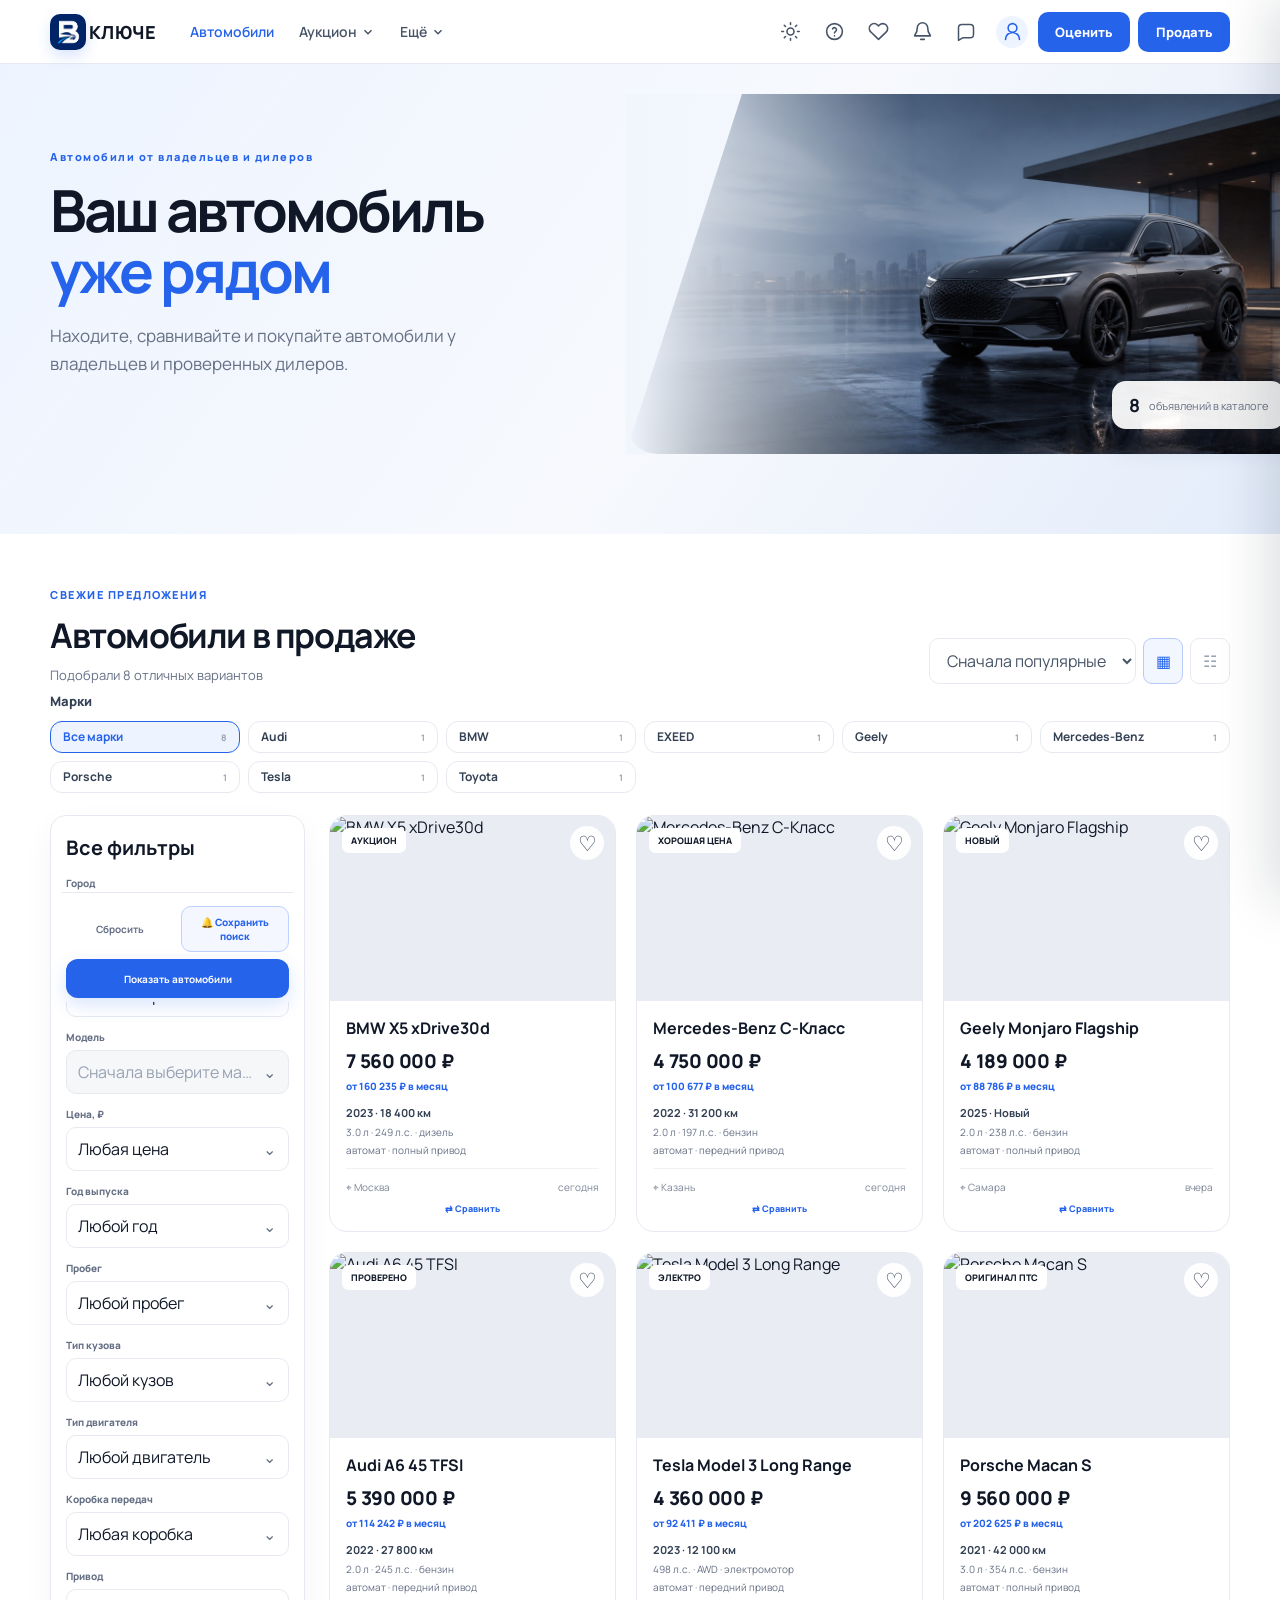
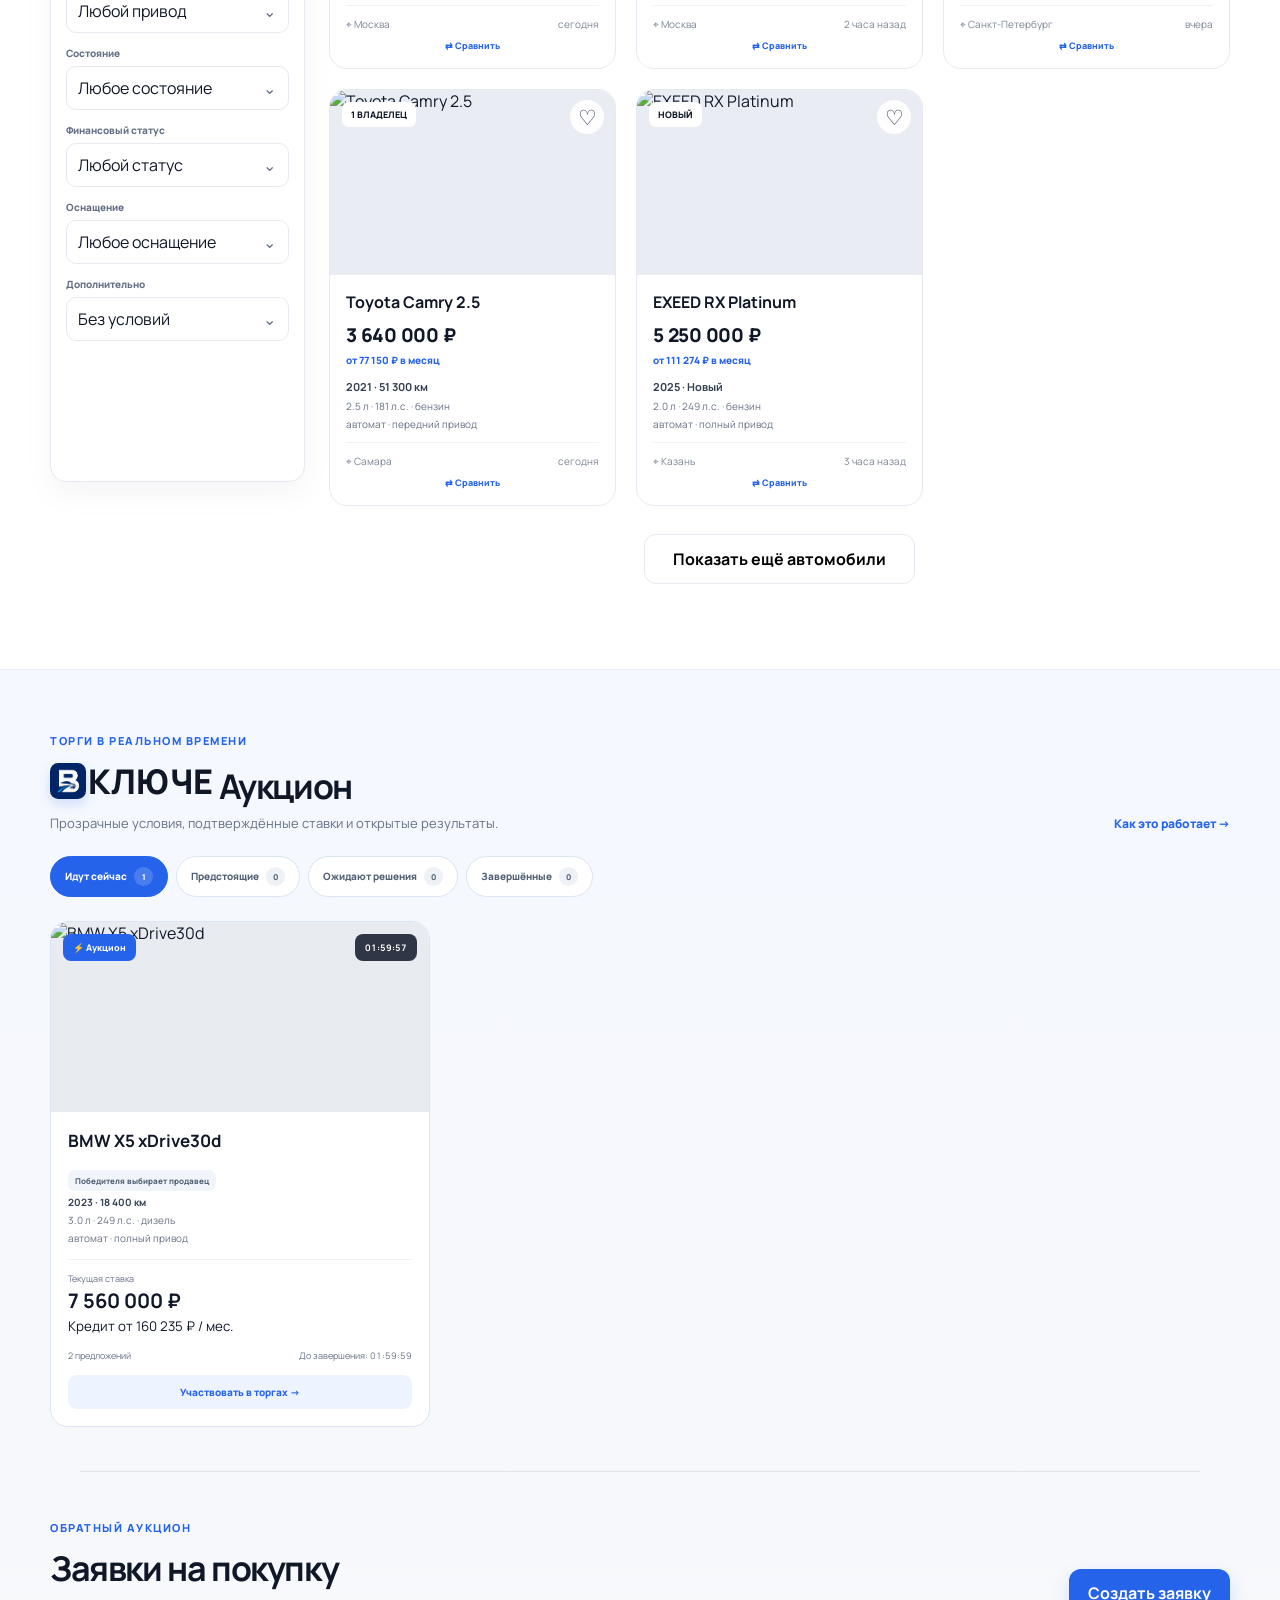
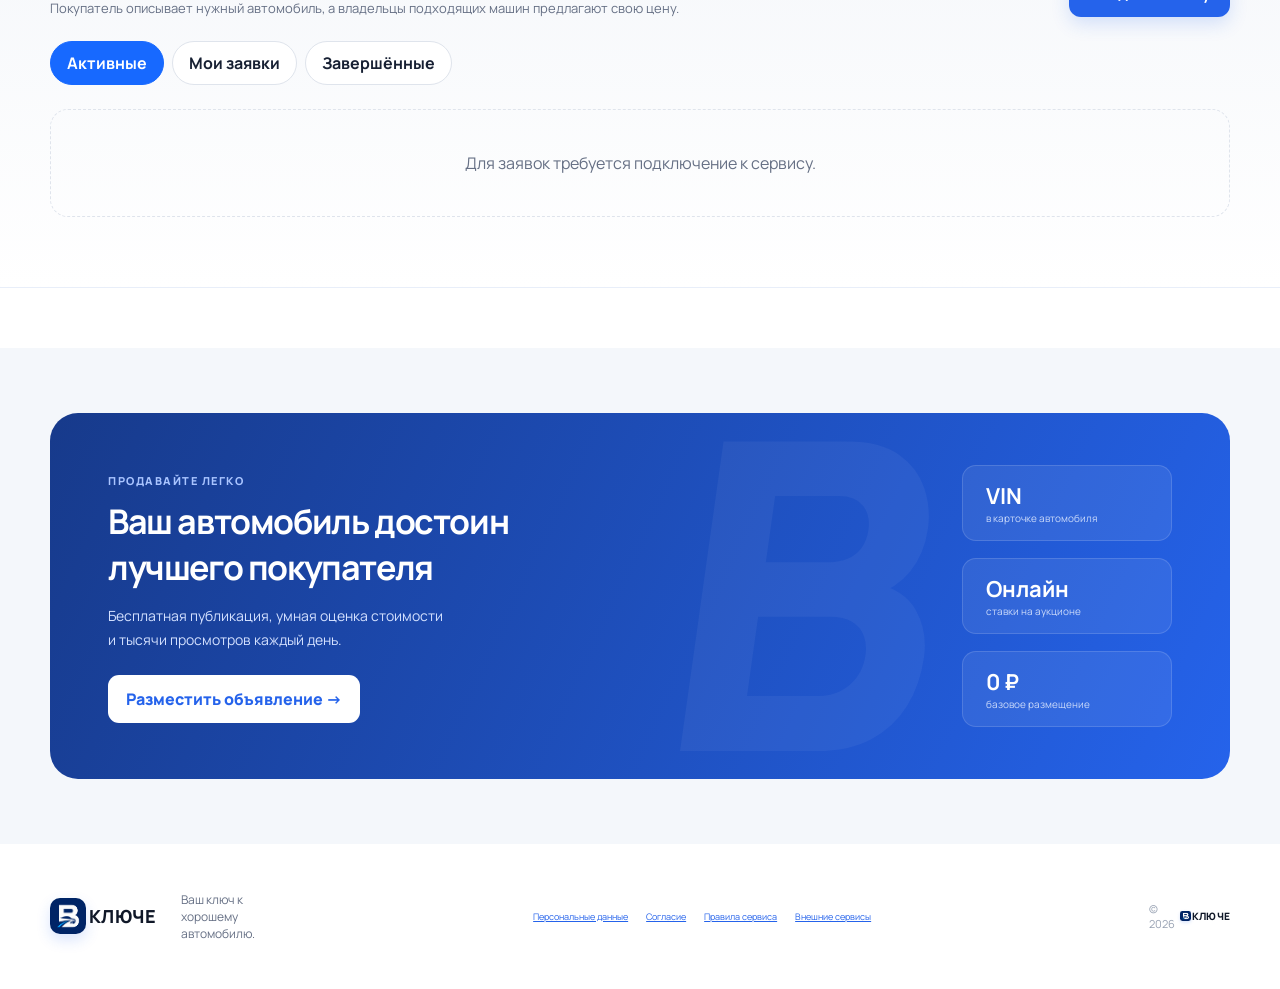
==== index.html @ 54376572 "Preserve completed auction previews" ====
<!doctype html>
<html lang="ru">
<head>
  <meta charset="UTF-8" />
  <meta name="viewport" content="width=device-width, initial-scale=1.0" />
  <meta name="description" content="ВКЛЮЧЕ — объявления о продаже автомобилей" />
  <meta name="theme-color" content="#082b66" />
  <title>ВКЛЮЧЕ — автомобили с пробегом и новые</title>
  <script>try{document.documentElement.dataset.theme=localStorage.getItem('vkluche-theme')||((window.matchMedia&&window.matchMedia('(prefers-color-scheme: dark)').matches)?'dark':'light')}catch(error){document.documentElement.dataset.theme='light'}</script>
  <link rel="icon" type="image/png" href="assets/brand/vkluche-logo-wheel.png" />
  <link rel="apple-touch-icon" href="assets/brand/vkluche-logo-wheel.png" />
  <link rel="manifest" href="site.webmanifest" />
  <link rel="preconnect" href="https://fonts.googleapis.com">
  <link rel="preconnect" href="https://fonts.gstatic.com" crossorigin>
  <link href="https://fonts.googleapis.com/css2?family=Manrope:wght@400;500;600;700;800&display=swap" rel="stylesheet">
  <link rel="stylesheet" href="https://unpkg.com/leaflet@1.9.4/dist/leaflet.css" />
  <link rel="stylesheet" href="styles.css?v=20" />
  <link rel="stylesheet" href="trim-autofill.css?v=1" />
  <link rel="stylesheet" href="notification-actions.css?v=4" />
  <link rel="stylesheet" href="brand.css?v=3" />
  <link rel="stylesheet" href="mobile.css?v=2" />
  <link rel="stylesheet" href="auth.css?v=2" />
  <link rel="stylesheet" href="legal.css?v=1" />
  <link rel="stylesheet" href="privacy-center.css?v=1" />
  <link rel="stylesheet" href="privacy-center-actions.css?v=1" />
  <link rel="stylesheet" href="legal-renewal.css?v=1" />
  <link rel="stylesheet" href="max-notifications.css?v=1" />
  <link rel="stylesheet" href="filters.css?v=5" />
  <link rel="stylesheet" href="catalog-sidebar.css?v=5" />
  <link rel="stylesheet" href="body-paint.css?v=8" />
  <link rel="stylesheet" href="theme.css?v=4" />
  <link rel="stylesheet" href="feed-admin.css" />
  <link rel="stylesheet" href="dropdown-filters.css" />
  <link rel="stylesheet" href="listing-details.css" />
  <link rel="stylesheet" href="engine-type-visible.css?v=2" />
  <link rel="stylesheet" href="card-redesign.css?v=3" />
  <link rel="stylesheet" href="catalog-loading.css?v=1" />
  <link rel="stylesheet" href="listing-withdrawal.css?v=1" />
  <link rel="stylesheet" href="trust.css?v=2" />
  <link rel="stylesheet" href="auction-deal.css?v=1" />
  <link rel="stylesheet" href="auction-v2.css?v=3" />
  <link rel="stylesheet" href="auction-bid-fix.css?v=4" />
  <link rel="stylesheet" href="location-map.css?v=2" />
  <link rel="stylesheet" href="dashboard.css?v=14" />
  <link rel="stylesheet" href="company-feed-status.css?v=1" />
  <link rel="stylesheet" href="market-tools.css?v=1" />
  <link rel="stylesheet" href="compare-management.css?v=1" />
  <link rel="stylesheet" href="loan.css?v=1" />
  <link rel="stylesheet" href="trade-in.css?v=1" />
  <link rel="stylesheet" href="viewing.css?v=1" />
  <link rel="stylesheet" href="reservation.css?v=1" />
  <link rel="stylesheet" href="consultation.css?v=1" />
  <link rel="stylesheet" href="seller-profile.css?v=1" />
  <link rel="stylesheet" href="service-programs.css?v=1" />
  <link rel="stylesheet" href="condition-report.css?v=1" />
  <link rel="stylesheet" href="sales-funnel.css?v=1" />
  <link rel="stylesheet" href="market-insights.css?v=1" />
  <link rel="stylesheet" href="listing-market-tools.css?v=2" />
  <link rel="stylesheet" href="interaction-fixes.css?v=2" />
  <link rel="stylesheet" href="archive-listing.css?v=3" />
  <link rel="stylesheet" href="help.css?v=2" />
  <link rel="stylesheet" href="help-extra.css?v=1" />
  <link rel="stylesheet" href="help-groups.css?v=2" />
  <link rel="stylesheet" href="procurement.css?v=2" />
  <link rel="stylesheet" href="integrations.css?v=1" />
  <link rel="stylesheet" href="admin-users.css?v=1" />
  <link rel="stylesheet" href="dashboard-readable.css?v=1" />
  <link rel="stylesheet" href="admin-users-table.css?v=2" />
  <link rel="stylesheet" href="mobile-readable.css?v=1" />
  <link rel="stylesheet" href="vat.css?v=1" />
  <link rel="stylesheet" href="ui-polish.css?v=8" />
</head>
<body>
  <header class="topbar">
    <div class="container nav">
      <a class="brand" href="#" aria-label="ВКЛЮЧЕ"><img class="brand-logo" src="assets/brand/vkluche-logo-wheel.png" alt=""><span class="brand-name">КЛЮЧЕ</span></a>
      <nav class="nav-links" id="navLinks">
        <a class="active" href="#catalog">Автомобили</a><details class="more-nav auction-nav"><summary>Аукцион <svg viewBox="0 0 16 16" aria-hidden="true"><path d="m4 6 4 4 4-4"/></svg></summary><div><a href="#auctions">Автомобили на аукционе</a><a href="#procurements">Заявки на покупку</a></div></details><details class="more-nav"><summary>Ещё <svg viewBox="0 0 16 16" aria-hidden="true"><path d="m4 6 4 4 4-4"/></svg></summary><div><a href="#services">Спецтехника</a><a href="#services">Мото</a><a href="#services">Запчасти</a><button class="open-feed" type="button">Загрузить фид</button></div></details>
        <div class="mobile-nav-actions"><button class="open-trade-in" type="button">Оценить автомобиль</button><button class="open-modal" type="button">Продать автомобиль</button><button class="open-feed" type="button">Загрузить фид</button></div>
      </nav>
      <div class="nav-actions">
        <button class="header-icon theme-toggle" id="themeToggle" type="button" aria-label="Включить тёмную тему" aria-pressed="false" title="Тёмная тема"><svg class="theme-sun" viewBox="0 0 24 24" aria-hidden="true"><circle cx="12" cy="12" r="4"/><path d="M12 2v2M12 20v2M4.9 4.9l1.4 1.4M17.7 17.7l1.4 1.4M2 12h2M20 12h2M4.9 19.1l1.4-1.4M17.7 6.3l1.4-1.4"/></svg><svg class="theme-moon" viewBox="0 0 24 24" aria-hidden="true"><path d="M20.2 15.2A8.5 8.5 0 0 1 8.8 3.8 8.5 8.5 0 1 0 20.2 15.2Z"/></svg></button>
        <button class="header-icon help-trigger" id="helpTrigger" type="button" aria-label="Инструкции и помощь" title="Инструкции и помощь"><svg viewBox="0 0 24 24" aria-hidden="true"><circle cx="12" cy="12" r="9"/><path d="M9.8 9a2.35 2.35 0 0 1 4.5 1c0 1.8-2.3 2.1-2.3 3.7M12 17h.01"/></svg></button>
        <button class="header-icon favorite-top" aria-label="Избранное" title="Избранное"><svg viewBox="0 0 24 24" aria-hidden="true"><path d="M20.8 4.6a5.5 5.5 0 0 0-7.8 0L12 5.7l-1.1-1.1a5.5 5.5 0 0 0-7.8 7.8l1.1 1.1L12 21l7.8-7.5 1.1-1.1a5.5 5.5 0 0 0-.1-7.8Z"/></svg><span class="header-badge" id="favCount"></span></button>
        <button class="profile-trigger auth-trigger" type="button" aria-label="Профиль" title="Профиль"><span class="profile-trigger-avatar"><svg viewBox="0 0 24 24" aria-hidden="true"><path d="M20 21a8 8 0 0 0-16 0M12 13a5 5 0 1 0 0-10 5 5 0 0 0 0 10Z"/></svg></span></button>
        <button class="header-evaluate open-trade-in" type="button">Оценить</button><button class="primary-btn header-sell open-modal">Продать</button>
        <button class="menu-btn header-icon" id="menuBtn" type="button" aria-label="Открыть меню" aria-controls="navLinks" aria-expanded="false"><svg viewBox="0 0 24 24" aria-hidden="true"><path class="menu-line menu-line-top" d="M4 7h16"/><path class="menu-line menu-line-middle" d="M4 12h16"/><path class="menu-line menu-line-bottom" d="M4 17h16"/></svg><span>Меню</span></button>
      </div>
    </div>
  </header>
  <div class="nav-menu-backdrop" id="navMenuBackdrop"></div>

  <main>
    <section class="hero">
      <div class="container hero-inner">
        <div class="hero-copy">
          <span class="eyebrow" id="catalogTrustLabel">Автомобили от владельцев и дилеров</span>
          <h1>Ваш автомобиль<br><em>уже рядом</em></h1>
          <p>Находите, сравнивайте и покупайте автомобили у владельцев и проверенных дилеров.</p>
        </div>
        <div class="hero-art" aria-hidden="true">
          <div class="hero-orbit"></div>
          <img src="assets/hero-car-v2.jpg" alt="Стильный современный кроссовер" fetchpriority="high" />
          <div class="trust-pill"><b id="liveListingCount">—</b><span>объявлений в каталоге</span></div>
        </div>
        <form class="search-panel unified-search-panel" id="searchForm">
          <label class="search-main"><span>Что ищете?</span><input id="searchInput" type="search" placeholder="Марка, модель или ключевое слово"></label>
          <label class="search-price"><span>Цена, ₽</span><span class="search-range"><input id="priceInputFrom" type="number" min="0" placeholder="от"><i>—</i><input id="priceInput" type="number" min="0" placeholder="до"></span></label>
          <label><span>Город</span><select id="cityInput"><option value="">Вся Россия</option></select></label>
          <button class="filter-toggle search-filter-toggle" id="filterToggle" type="button">Все фильтры <span id="filterCount"></span></button>
          <button class="search-btn" type="submit">Показать <b id="searchResultCount"></b><span>→</span></button>
          <div class="selected-filter-tags" id="selectedFilterTags" aria-live="polite"></div>
        </form>
      </div>
    </section>

    <section class="catalog container" id="catalog">
      <div class="section-head">
        <div><span class="eyebrow blue">СВЕЖИЕ ПРЕДЛОЖЕНИЯ</span><h2>Автомобили в продаже</h2><p id="resultCount">Загружаем актуальные объявления…</p></div>
        <div class="catalog-controls"><select id="sortSelect" aria-label="Сортировка"><option value="popular">Сначала популярные</option><option value="low">Сначала дешевле</option><option value="high">Сначала дороже</option><option value="year">Сначала новее</option><option value="mileage">С меньшим пробегом</option></select><button class="view-btn active" data-view="grid">▦</button><button class="view-btn" data-view="list">☷</button></div>
      </div>
      <nav class="catalog-brand-bar" id="catalogBrandBar" aria-label="Популярные марки"></nav>
      <div class="catalog-layout">
      <aside class="filter-panel" id="filterPanel" aria-label="Фильтры автомобилей">
        <div class="filter-panel-head"><div><b>Все фильтры</b><span>Уточните параметры единого поиска</span></div><button class="filter-panel-close" id="filterClose" type="button" aria-label="Закрыть">×</button></div>
        <form id="advancedFilters">
          <div class="filter-grid dropdown-filter-grid">
            <div class="multi-dropdown"><span>Марка</span><button type="button" data-dropdown-button data-placeholder="Любая марка">Любая марка</button><div class="multi-dropdown-menu" id="filterBrandOptions"></div></div>
            <div class="multi-dropdown"><span>Модель</span><button type="button" data-dropdown-button data-placeholder="Любая модель" disabled>Сначала выберите марку</button><div class="multi-dropdown-menu" id="filterModelOptions"></div></div>
            <div class="multi-dropdown unified-duplicate-filter"><span>Цена, ₽</span><button type="button" data-dropdown-button data-placeholder="Любая цена" data-range-label="price">Любая цена</button><div class="multi-dropdown-menu"><div class="dropdown-range"><input id="filterPriceFrom" type="number" min="0" placeholder="от, ₽"><span>—</span><input id="filterPriceTo" type="number" min="0" placeholder="до, ₽"></div><label><input type="checkbox" name="filterPrice" value="0-1000000"><span>До 1 млн</span></label><label><input type="checkbox" name="filterPrice" value="1000000-3000000"><span>1–3 млн</span></label><label><input type="checkbox" name="filterPrice" value="3000000-5000000"><span>3–5 млн</span></label><label><input type="checkbox" name="filterPrice" value="5000000-8000000"><span>5–8 млн</span></label><label><input type="checkbox" name="filterPrice" value="8000000-Infinity"><span>От 8 млн</span></label></div></div>
            <div class="multi-dropdown"><span>Год выпуска</span><button type="button" data-dropdown-button data-placeholder="Любой год" data-range-label="year">Любой год</button><div class="multi-dropdown-menu"><div class="dropdown-range"><input id="filterYearFrom" type="number" min="1950" max="2026" placeholder="от"><span>—</span><input id="filterYearTo" type="number" min="1950" max="2026" placeholder="до"></div><label><input type="checkbox" name="filterYear" value="0-2015"><span>До 2015</span></label><label><input type="checkbox" name="filterYear" value="2016-2020"><span>2016–2020</span></label><label><input type="checkbox" name="filterYear" value="2021-2023"><span>2021–2023</span></label><label><input type="checkbox" name="filterYear" value="2024-Infinity"><span>2024 и новее</span></label></div></div>
            <div class="multi-dropdown"><span>Пробег</span><button type="button" data-dropdown-button data-placeholder="Любой пробег" data-range-label="mileage">Любой пробег</button><div class="multi-dropdown-menu"><div class="dropdown-range"><input id="filterMileageFrom" type="number" min="0" placeholder="от, км"><span>—</span><input id="filterMileageTo" type="number" min="0" placeholder="до, км"></div><label><input type="checkbox" name="filterMileage" value="0-0"><span>Новый</span></label><label><input type="checkbox" name="filterMileage" value="1-30000"><span>До 30 000 км</span></label><label><input type="checkbox" name="filterMileage" value="30001-100000"><span>30–100 тыс. км</span></label><label><input type="checkbox" name="filterMileage" value="100001-200000"><span>100–200 тыс. км</span></label><label><input type="checkbox" name="filterMileage" value="200001-Infinity"><span>Более 200 тыс. км</span></label></div></div>
            <div class="multi-dropdown"><span>Коробка передач</span><button type="button" data-dropdown-button data-placeholder="Любая коробка">Любая коробка</button><div class="multi-dropdown-menu"><label><input type="checkbox" name="filterGearbox" value="Автомат"><span>Автомат</span></label><label><input type="checkbox" name="filterGearbox" value="Механика"><span>Механика</span></label><label><input type="checkbox" name="filterGearbox" value="Робот"><span>Робот</span></label><label><input type="checkbox" name="filterGearbox" value="Вариатор"><span>Вариатор</span></label></div></div>
            <div class="multi-dropdown"><span>Тип двигателя</span><button type="button" data-dropdown-button data-placeholder="Любой двигатель">Любой двигатель</button><div class="multi-dropdown-menu"><label><input type="checkbox" name="filterEngine" value="petrol"><span>Бензин</span></label><label><input type="checkbox" name="filterEngine" value="diesel"><span>Дизель</span></label><label><input type="checkbox" name="filterEngine" value="hybrid"><span>Гибрид</span></label><label><input type="checkbox" name="filterEngine" value="electric"><span>Электромотор</span></label><label><input type="checkbox" name="filterEngine" value="gas"><span>Газ</span></label></div></div>
            <div class="multi-dropdown"><span>Тип кузова</span><button type="button" data-dropdown-button data-placeholder="Любой кузов">Любой кузов</button><div class="multi-dropdown-menu"><label><input type="checkbox" name="filterBody" value="Седан"><span>Седан</span></label><label><input type="checkbox" name="filterBody" value="Кроссовер"><span>Кроссовер</span></label><label><input type="checkbox" name="filterBody" value="Хэтчбек"><span>Хэтчбек</span></label><label><input type="checkbox" name="filterBody" value="Универсал"><span>Универсал</span></label><label><input type="checkbox" name="filterBody" value="Купе"><span>Купе</span></label><label><input type="checkbox" name="filterBody" value="Минивэн"><span>Минивэн</span></label></div></div>
            <div class="multi-dropdown"><span>Привод</span><button type="button" data-dropdown-button data-placeholder="Любой привод">Любой привод</button><div class="multi-dropdown-menu"><label><input type="checkbox" name="filterDrive" value="Передний"><span>Передний</span></label><label><input type="checkbox" name="filterDrive" value="Полный"><span>Полный</span></label><label><input type="checkbox" name="filterDrive" value="Задний"><span>Задний</span></label></div></div>
            <div class="multi-dropdown"><span>Состояние</span><button type="button" data-dropdown-button data-placeholder="Любое состояние">Любое состояние</button><div class="multi-dropdown-menu"><label><input type="checkbox" name="filterCondition" value="new"><span>Новый</span></label><label><input type="checkbox" name="filterCondition" value="used"><span>С пробегом</span></label></div></div>
            <div class="multi-dropdown"><span>Финансовый статус</span><button type="button" data-dropdown-button data-placeholder="Любой статус">Любой статус</button><div class="multi-dropdown-menu"><label><input type="checkbox" name="filterFinance" value="clear"><span>Без кредита и лизинга</span></label><label><input type="checkbox" name="filterFinance" value="credit"><span>В кредите</span></label><label><input type="checkbox" name="filterFinance" value="pledge"><span>В залоге</span></label><label><input type="checkbox" name="filterFinance" value="leasing"><span>В лизинге</span></label><label><input type="checkbox" name="filterFinance" value="unknown"><span>Статус неизвестен</span></label><label><input type="checkbox" name="filterFinance" value="other"><span>Другое обременение</span></label></div></div>
            <div class="multi-dropdown"><span>Оснащение</span><button type="button" data-dropdown-button data-placeholder="Любое оснащение">Любое оснащение</button><div class="multi-dropdown-menu"><label><input type="checkbox" name="filterEquipment" value="Климат-контроль"><span>Климат-контроль</span></label><label><input type="checkbox" name="filterEquipment" value="Круиз-контроль"><span>Круиз-контроль</span></label><label><input type="checkbox" name="filterEquipment" value="Подогрев сидений"><span>Подогрев сидений</span></label><label><input type="checkbox" name="filterEquipment" value="Камера"><span>Камера</span></label><label><input type="checkbox" name="filterEquipment" value="Парктроник"><span>Парктроники</span></label><label><input type="checkbox" name="filterEquipment" value="Bluetooth"><span>Bluetooth</span></label><label><input type="checkbox" name="filterEquipment" value="Контроль слепых зон"><span>Контроль слепых зон</span></label><label><input type="checkbox" name="filterEquipment" value="Панорам"><span>Панорамная крыша</span></label></div></div>
            <div class="multi-dropdown"><span>Дополнительно</span><button type="button" data-dropdown-button data-placeholder="Без условий">Без условий</button><div class="multi-dropdown-menu"><label><input type="checkbox" name="filterExtras" value="fullVat"><span>Цена с полным НДС</span></label><label><input type="checkbox" name="filterExtras" value="secondSet"><span>Второй комплект шин или колёс</span></label><label><input type="checkbox" name="filterExtras" value="trimKnown"><span>Указана комплектация</span></label></div></div>
            <div class="multi-dropdown unified-duplicate-filter"><span>Город</span><button type="button" data-dropdown-button data-placeholder="Вся Россия">Вся Россия</button><div class="multi-dropdown-menu" id="filterCityOptions"></div></div>
          </div>
          <div class="filter-actions"><button class="filter-reset" id="filterReset" type="button">Сбросить</button><button class="save-search-btn" id="saveSearch" type="button">🔔 Сохранить поиск</button><button class="primary-btn" type="submit">Показать <span id="filterPreviewCount">автомобили</span></button></div>
        </form>
      </aside>
      <div class="filter-mobile-backdrop" id="filterBackdrop"></div>
      <div class="catalog-results">
      <div class="filter-chips"><button class="chip active" data-filter="all">Все</button><button class="chip" data-filter="new">Новые</button><button class="chip" data-filter="used">С пробегом</button><button class="chip" data-filter="suv">Кроссоверы</button><button class="chip" data-filter="electric">Электро</button></div>
      <div class="cars-grid" id="carsGrid"></div>
      <div class="empty" id="emptyState"><b>Ничего не нашли</b><span>Попробуйте изменить параметры поиска</span><button id="resetBtn">Сбросить фильтры</button></div>
      <button class="load-more" id="loadMore">Показать ещё автомобили</button>
      </div>
      </div>
    </section>

    <div class="auction-market-zone">
      <section class="auctions-section" id="auctions">
        <div class="container">
          <div class="section-head auction-section-head">
            <div><span class="eyebrow blue">ТОРГИ В РЕАЛЬНОМ ВРЕМЕНИ</span><h2><span class="brand-inline"><img src="assets/brand/vkluche-logo-wheel.png" alt=""><span>КЛЮЧЕ</span></span> Аукцион</h2><p>Прозрачные условия, подтверждённые ставки и открытые результаты.</p></div>
            <a class="auction-rules-link" href="#services">Как это работает →</a>
          </div>
          <div class="auction-tabs" id="auctionTabs" role="tablist" aria-label="Состояние аукционов">
            <button class="active" type="button" data-auction-tab="active" role="tab">Идут сейчас <span></span></button>
            <button type="button" data-auction-tab="scheduled" role="tab">Предстоящие <span></span></button>
            <button type="button" data-auction-tab="decision" role="tab">Ожидают решения <span></span></button>
            <button type="button" data-auction-tab="completed" role="tab">Завершённые <span></span></button>
          </div>
          <div class="auction-grid" id="auctionGrid"></div>
          <div class="auction-empty" id="auctionEmpty"><b>В этом разделе пока нет аукционов</b><span>Выберите другую вкладку или выставьте автомобиль на торги.</span><button class="primary-btn open-modal" type="button">Запустить аукцион</button></div>
        </div>
      </section>

      <section class="procurement-section" id="procurements">
        <div class="container">
          <div class="section-head procurement-head"><div><span class="eyebrow blue">ОБРАТНЫЙ АУКЦИОН</span><h2>Заявки на покупку</h2><p>Покупатель описывает нужный автомобиль, а владельцы подходящих машин предлагают свою цену.</p></div><button class="primary-btn" id="newProcurement" type="button">Создать заявку</button></div>
          <div class="procurement-tabs" id="procurementTabs"><button class="active" data-procurement-tab="active" type="button">Активные</button><button data-procurement-tab="mine" type="button">Мои заявки</button><button data-procurement-tab="completed" type="button">Завершённые</button></div>
          <div class="procurement-grid" id="procurementGrid"><div class="procurement-loading">Загружаем заявки…</div></div>
        </div>
      </section>
    </div>

    <section class="sell-section" id="services">
      <div class="container sell-card">
        <div><span class="eyebrow light">ПРОДАВАЙТЕ ЛЕГКО</span><h2>Ваш автомобиль достоин<br>лучшего покупателя</h2><p>Бесплатная публикация, умная оценка стоимости<br>и тысячи просмотров каждый день.</p><button class="white-btn open-modal">Разместить объявление →</button></div>
        <div class="sell-stats"><div><b>12 мин</b><span>до первого отклика</span></div><div><b>7 дней</b><span>средний срок продажи</span></div><div><b>0 ₽</b><span>базовое размещение</span></div></div>
      </div>
    </section>
  </main>

  <footer><div class="container footer-inner"><a class="brand" href="#" aria-label="ВКЛЮЧЕ"><img class="brand-logo" src="assets/brand/vkluche-logo-wheel.png" alt=""><span class="brand-name">КЛЮЧЕ</span></a><p>Ваш ключ к хорошему автомобилю.</p><nav class="legal-links" aria-label="Правовая информация"><a href="legal.html#privacy">Персональные данные</a><a href="legal.html#consent">Согласие</a><a href="legal.html#terms">Правила сервиса</a><a href="legal.html#processors">Внешние сервисы</a></nav><span class="copyright">© 2026 <span class="brand-inline compact"><img src="assets/brand/vkluche-logo-wheel.png" alt=""><span>КЛЮЧЕ</span></span></span></div></footer>

  <div class="modal listing-modal" id="modal" role="dialog" aria-modal="true" aria-labelledby="modalTitle">
    <div class="modal-backdrop"></div><div class="modal-card listing-card"><button class="modal-close" aria-label="Закрыть">×</button>
      <div class="wizard-head"><div><span class="eyebrow blue">НОВОЕ ОБЪЯВЛЕНИЕ</span><h2 id="modalTitle">Продать автомобиль</h2></div><span class="draft-status">Можно сохранить черновик</span></div>
      <div class="wizard-progress"><i></i><i></i><i></i><i></i></div>
      <form id="listingForm">
        <section class="wizard-step active" data-step="0"><h3>Какой автомобиль продаёте?</h3><p>Заполните основные данные — это займёт пару минут.</p><div class="form-grid"><label id="brandSelectField">Марка *<select id="carBrand" required><option value="">Загрузка марок…</option></select></label><label id="modelSelectField">Модель *<select id="carModel" required disabled><option value="">Сначала выберите марку</option></select></label><label id="customBrandField" hidden>Марка *<input name="customBrand" id="customBrand" placeholder="Введите название марки"></label><label id="customModelField" hidden>Модель *<input name="customModel" id="customModel" placeholder="Введите название модели"></label><label>Год выпуска *<input name="year" required type="number" min="1950" max="2026" placeholder="2022"></label><label>Пробег, км *<input name="km" required type="number" min="0" placeholder="45000"></label><label>Состояние<select name="condition"><option value="used">С пробегом</option><option value="new">Новый</option></select></label><label>Тип кузова<select name="body"><option>Седан</option><option>Кроссовер</option><option>Хэтчбек</option><option>Универсал</option><option>Купе</option><option>Минивэн</option></select></label></div></section>
        <section class="wizard-step" data-step="1"><h3>Характеристики и комплектация</h3><p>Укажите точную версию и оснащение — эти сведения попадут в карточку и сравнение.</p><div class="form-grid"><label>Поколение<input name="generation" placeholder="Например, III рестайлинг"></label><label>Модификация<input name="modification" placeholder="2.0 AT 4WD (249 л.с.)"></label><label>Комплектация<input name="trimName" placeholder="Comfort, Premium, SE"></label><label>Количество дверей<select name="doors"><option value="">Не указано</option><option>2</option><option>3</option><option>4</option><option>5</option></select></label><label>Количество мест<select name="seats"><option value="">Не указано</option><option>2</option><option>4</option><option>5</option><option>6</option><option>7</option><option>8</option></select></label><label>Руль<select name="steeringWheel"><option value="left">Левый</option><option value="right">Правый</option></select></label><label>Объём двигателя, л<input name="volume" type="number" step="0.1" min="0" placeholder="2.0"></label><label>Мощность, л.с.<input name="power" type="number" min="0" placeholder="249"></label><label>Коробка передач<select name="gearbox"><option>Автомат</option><option>Механика</option><option>Робот</option><option>Вариатор</option></select></label><label>Привод<select name="drive"><option>Передний</option><option>Полный</option><option>Задний</option></select></label><label>Цвет<input name="color" placeholder="Чёрный"></label><label>Количество владельцев<select name="owners"><option>1 владелец</option><option>2 владельца</option><option>3 владельца</option><option>4 и более</option></select></label><label>ПТС<select name="ptsType"><option value="">Не указано</option><option>Оригинал</option><option>Дубликат</option><option>Электронный ПТС</option></select></label><label>Количество ключей<select name="keysCount"><option value="">Не указано</option><option>1</option><option>2</option><option>3 и более</option></select></label></div><div class="equipment-editor"><h4>Оснащение автомобиля</h4><p>Отметьте только фактически установленные опции.</p><div class="equipment-groups"><fieldset><legend>Безопасность</legend><label><input type="checkbox" name="equipment" value="ABS"> ABS</label><label><input type="checkbox" name="equipment" value="ESP"> ESP</label><label><input type="checkbox" name="equipment" value="Подушки безопасности"> Подушки безопасности</label><label><input type="checkbox" name="equipment" value="Контроль слепых зон"> Контроль слепых зон</label></fieldset><fieldset><legend>Комфорт</legend><label><input type="checkbox" name="equipment" value="Климат-контроль"> Климат-контроль</label><label><input type="checkbox" name="equipment" value="Круиз-контроль"> Круиз-контроль</label><label><input type="checkbox" name="equipment" value="Бесключевой доступ"> Бесключевой доступ</label><label><input type="checkbox" name="equipment" value="Электропривод сидений"> Электропривод сидений</label></fieldset><fieldset><legend>Обогревы</legend><label><input type="checkbox" name="equipment" value="Подогрев сидений"> Подогрев сидений</label><label><input type="checkbox" name="equipment" value="Подогрев руля"> Подогрев руля</label><label><input type="checkbox" name="equipment" value="Обогрев лобового стекла"> Обогрев лобового стекла</label></fieldset><fieldset><legend>Мультимедиа и обзор</legend><label><input type="checkbox" name="equipment" value="Bluetooth"> Bluetooth</label><label><input type="checkbox" name="equipment" value="Навигация"> Навигация</label><label><input type="checkbox" name="equipment" value="Камера заднего вида"> Камера заднего вида</label><label><input type="checkbox" name="equipment" value="Парктроники"> Парктроники</label></fieldset></div><label class="equipment-other">Другие опции<textarea name="equipmentOther" rows="2" placeholder="Панорамная крыша, фаркоп — через запятую"></textarea></label></div><div class="second-wheels"><label class="second-wheels-toggle"><input type="checkbox" name="secondSet" id="secondSet"> <span><b>Есть второй комплект шин или колёс</b><small>Например, зимние колёса в сборе</small></span></label><div class="form-grid" id="secondSetFields" hidden><label>Что входит<select name="secondSetType"><option value="wheels">Колёса в сборе</option><option value="tires">Только шины</option></select></label><label>Сезон<select name="secondSetSeason"><option>Зимние</option><option>Летние</option><option>Всесезонные</option></select></label><label>Размер<input name="secondSetSize" placeholder="R18, 225/60"></label><label>Состояние<select name="secondSetCondition"><option>Отличное</option><option>Хорошее</option><option>Требует замены</option></select></label></div></div><label class="wide listing-description">Описание<textarea name="description" rows="4" placeholder="Расскажите о состоянии, обслуживании и особенностях автомобиля"></textarea></label></section>
        <section class="wizard-step" data-step="2"><h3>Добавьте фотографии и документы</h3><p>Фотографии и отчёты повышают доверие к объявлению.</p><label class="photo-upload" id="photoUpload"><input id="photoInput" type="file" accept="image/*" multiple><span class="upload-icon">＋</span><b>Выберите фотографии</b><small>или перетащите их сюда · до 10 файлов</small></label><div class="upload-preview" id="uploadPreview"></div><div class="photo-tip"><b>Совет</b><span>Сфотографируйте автомобиль со всех сторон, салон и приборную панель при дневном свете.</span></div><label class="document-upload">Документы автомобиля<input id="documentInput" type="file" accept=".pdf,.jpg,.jpeg,.png,.doc,.docx" multiple><span>＋ Прикрепить Автотеку, диагностику или другой отчёт</span><small>До 3 файлов · общий размер до 4 МБ</small></label><div class="document-preview" id="documentPreview"></div></section>
        <section class="wizard-step" data-step="3"><h3>Цена, контакты и место осмотра</h3><p>Укажите, где покупатель сможет посмотреть автомобиль.</p><div class="form-grid"><label class="wide price-field">Цена, ₽ *<input name="price" required type="number" min="1" placeholder="3 500 000"><span id="priceHint">Укажите стоимость автомобиля</span></label><label>Город *<select name="city" required><option value="">Выберите город</option><option>Абакан</option><option>Анадырь</option><option>Архангельск</option><option>Астрахань</option><option>Барнаул</option><option>Белгород</option><option>Биробиджан</option><option>Благовещенск</option><option>Брянск</option><option>Великий Новгород</option><option>Владивосток</option><option>Владикавказ</option><option>Владимир</option><option>Волгоград</option><option>Вологда</option><option>Воронеж</option><option>Горно-Алтайск</option><option>Грозный</option><option>Екатеринбург</option><option>Иваново</option><option>Ижевск</option><option>Иркутск</option><option>Йошкар-Ола</option><option>Казань</option><option>Калининград</option><option>Калуга</option><option>Кемерово</option><option>Киров</option><option>Кострома</option><option>Краснодар</option><option>Красноярск</option><option>Курган</option><option>Курск</option><option>Кызыл</option><option>Липецк</option><option>Магадан</option><option>Магас</option><option>Майкоп</option><option>Махачкала</option><option>Москва</option><option>Мурманск</option><option>Нальчик</option><option>Нижний Новгород</option><option>Новосибирск</option><option>Омск</option><option>Орёл</option><option>Оренбург</option><option>Пенза</option><option>Пермь</option><option>Петрозаводск</option><option>Петропавловск-Камчатский</option><option>Псков</option><option>Ростов-на-Дону</option><option>Рязань</option><option>Салехард</option><option>Самара</option><option>Санкт-Петербург</option><option>Саранск</option><option>Саратов</option><option>Севастополь</option><option>Симферополь</option><option>Смоленск</option><option>Ставрополь</option><option>Сыктывкар</option><option>Тамбов</option><option>Тверь</option><option>Томск</option><option>Тула</option><option>Тюмень</option><option>Улан-Удэ</option><option>Ульяновск</option><option>Уфа</option><option>Хабаровск</option><option>Ханты-Мансийск</option><option>Чебоксары</option><option>Челябинск</option><option>Черкесск</option><option>Чита</option><option>Элиста</option><option>Южно-Сахалинск</option><option>Якутск</option><option>Ярославль</option></select></label><label>Ваше имя *<input name="seller" required placeholder="Александр"></label><label class="wide">Номер телефона *<input name="phone" required type="tel" placeholder="+7 999 000-00-00"></label></div><div class="listing-location"><label>Адрес осмотра *<div class="address-search-row"><input id="listingAddress" name="address" required autocomplete="street-address" placeholder="Улица и номер дома"><button id="findAddress" type="button">Найти</button></div></label><div class="address-actions"><button id="useMyLocation" type="button">⌖ Моё местоположение</button><span id="locationStatus">Введите адрес и выберите точку на карте</span></div><div class="address-results" id="addressResults"></div><div class="listing-location-map" id="listingLocationMap"></div><input id="listingLatitude" name="latitude" type="hidden"><input id="listingLongitude" name="longitude" type="hidden"><label class="location-privacy">Что увидят покупатели<select name="locationPrecision"><option value="approximate" selected>Примерный район — безопаснее</option><option value="exact">Точный адрес и метку</option></select></label></div><label class="consent"><input type="checkbox" required> <span>Я согласен с правилами размещения объявлений</span></label></section>
        <div class="wizard-actions"><button class="wizard-back" id="wizardBack" type="button">Назад</button><span id="stepLabel">Шаг 1 из 4</span><button class="save-draft-btn" id="saveDraft" type="button">Сохранить черновик</button><button class="primary-btn" id="wizardNext" type="button">Продолжить →</button></div>
      </form>
      <div class="publish-success" id="publishSuccess"><span>✓</span><h3>Объявление опубликовано!</h3><p>Оно уже появилось в каталоге. Покупатели смогут связаться с вами по указанному номеру.</p><button class="primary-btn" id="viewPublished">Посмотреть объявление</button></div>
    </div>
  </div>
  <div class="modal feed-modal" id="feedModal" role="dialog" aria-modal="true" aria-labelledby="feedTitle">
    <div class="modal-backdrop"></div>
    <div class="modal-card feed-card">
      <button class="modal-close" type="button" aria-label="Закрыть">×</button>
      <span class="eyebrow blue">АВТОЗАГРУЗКА</span>
      <h2 id="feedTitle">Загрузить Avito XML-фид</h2>
      <p>Поддерживается структура <b>Ads → Ad</b>. Поле <b>Id</b> сохраняется: повторная загрузка обновит объявление с таким же ID.</p>
      <form id="feedForm">
        <label class="feed-upload" id="feedUpload">XML-файл<input id="feedFile" type="file" accept=".xml,text/xml,application/xml"><span id="feedFileName">Выберите файл с объявлениями</span></label>
        <div class="feed-divider"><span>или</span></div>
        <label>Ссылка на XML-фид<input id="feedUrl" type="url" placeholder="https://example.ru/avito-feed.xml"></label>
        <small class="feed-note">Загрузка по ссылке работает, если сервер фида разрешает CORS-запросы.</small>
        <div class="feed-actions"><button class="wizard-back feed-cancel" type="button">Отмена</button><button class="primary-btn" id="importFeed" type="submit">Загрузить объявления</button></div>
      </form>
      <div class="feed-report" id="feedReport" role="status"></div>
      <section class="auto-feed-section">
        <div class="auto-feed-head"><div><span class="eyebrow blue">ПО РАСПИСАНИЮ</span><h3>Автоматические фиды</h3></div><span class="auto-feed-badge">Supabase</span></div>
        <p>Добавьте постоянную ссылку — система будет проверять её и обновлять каталог автоматически.</p>
        <form id="autoFeedForm" class="auto-feed-form">
          <label>Название источника<input name="name" required maxlength="80" placeholder="Дилер АвтоПрайм"></label>
          <label>Ссылка на XML-фид<input name="url" type="url" required placeholder="https://dealer.ru/avito-feed.xml"></label>
          <div class="auto-feed-row"><label>Проверять<select name="interval"><option value="30">каждые 30 минут</option><option value="60" selected>каждый час</option><option value="180">каждые 3 часа</option><option value="360">каждые 6 часов</option><option value="1440">раз в сутки</option></select></label><label>Скрывать после<select name="threshold"><option value="1">1 пропуска</option><option value="2" selected>2 пропусков</option><option value="3">3 пропусков</option></select></label></div>
          <button class="primary-btn" type="submit">Добавить автоматический фид</button>
        </form>
        <div class="auto-feed-login" id="autoFeedNotice">Войдите как администратор, чтобы управлять источниками.</div>
        <div class="feed-sources" id="feedSources"></div>
      </section>
    </div>
  </div>
  <div class="detail" id="carDetail" role="region" aria-labelledby="detailTitle">
    <div class="detail-backdrop" data-detail-close></div>
    <section class="detail-sheet">
      <div class="detail-top"><nav class="detail-breadcrumbs" aria-label="Навигация по каталогу"><button type="button" data-detail-close>Автомобили</button><span>›</span><button type="button" id="detailBreadcrumbBrand"></button><span>›</span><b id="detailBreadcrumbCar"></b></nav><div><button class="detail-share" id="shareCar">↗ Поделиться</button><button class="detail-x" data-detail-close aria-label="Закрыть">×</button></div></div>
      <div class="detail-body">
        <div class="detail-main">
          <div class="gallery"><div class="gallery-main"><img id="detailImage" alt=""><button class="gallery-arrow prev" id="prevPhoto">‹</button><button class="gallery-arrow next" id="nextPhoto">›</button><span class="photo-count" id="photoCount"></span></div><div class="gallery-thumbs" id="galleryThumbs"></div></div>
          <div class="mobile-price" id="mobilePrice"></div>
          <div class="listing-owner-tools" id="listingOwnerTools"><span><b>Управление объявлением</b><small>Доступно владельцу и администратору</small></span><div><button type="button" id="editListingFromCard">Редактировать</button><button type="button" id="withdrawListingFromCard">Снять с публикации</button></div></div>
          <div class="detail-section"><h2>Характеристики</h2><div class="spec-grid" id="detailSpecs"></div></div>
          <div class="detail-section"><h2>Описание</h2><p class="description" id="detailDescription"></p></div>
          <div class="detail-section vehicle-documents" id="documentsSection"><h2>Документы автомобиля</h2><div id="detailDocuments"></div></div>
          <div class="detail-section"><h2>Место осмотра</h2><div class="detail-location-copy"><b id="mapCity"></b><span id="mapAddress">Точное место уточняйте у продавца</span></div><div class="detail-location-map" id="detailLocationMap"></div><button class="seller-profile-link" id="sellerProfileLink" type="button"><span class="seller-avatar" id="locationSellerAvatar">А</span><span><b id="locationSellerName">Авто Эксперт</b><small>Открыть профиль продавца →</small></span></button></div>
        </div>
        <aside class="detail-aside"><div class="sticky-card"><span class="detail-date" id="detailDate"></span><h1 id="detailTitle"></h1><div class="detail-price" id="detailPrice"></div><div class="finance-note">от <b id="monthlyPrice"></b> в месяц</div><button class="history-report-btn" id="historyReportButton" type="button"><span class="history-report-logo">A</span><span><b>Автотека · отчёт об истории</b><small id="historyReportStatus">Проверка по VIN и базам</small></span><i>→</i></button><button class="contact-btn" id="showPhone">Показать телефон</button><button class="message-btn" id="sendMessage">Написать продавцу</button><button class="aside-fav" id="detailFav">♡ Добавить в избранное</button><div class="seller"><div class="seller-avatar">А</div><div><b>Авто Эксперт</b><span>Проверенный продавец · 4.9 ★</span></div></div><div class="safe-note"><b>Безопасная сделка</b><span>Не переводите предоплату до осмотра автомобиля.</span></div></div></aside>
        <div class="mobile-detail-actions"><button id="mobilePrimaryAction" type="button">Позвонить</button><button id="mobileMessage" type="button">Написать</button><button id="mobileFavorite" type="button" aria-label="Добавить в избранное">♡</button></div>
      </div>
    </section>
  </div>
  <div class="photo-lightbox" id="photoLightbox" role="dialog" aria-modal="true" aria-label="Просмотр фотографий" hidden>
    <button class="photo-lightbox-close" id="photoLightboxClose" type="button" aria-label="Закрыть">×</button>
    <button class="photo-lightbox-arrow prev" id="photoLightboxPrev" type="button" aria-label="Предыдущее фото">‹</button>
    <div class="photo-lightbox-stage" id="photoLightboxStage"><img id="photoLightboxImage" alt=""><span id="photoLightboxCount"></span></div>
    <button class="photo-lightbox-arrow next" id="photoLightboxNext" type="button" aria-label="Следующее фото">›</button>
    <div class="photo-lightbox-thumbs" id="photoLightboxThumbs"></div>
  </div>
  <div class="modal seller-profile-modal" id="sellerProfileModal" role="dialog" aria-modal="true" aria-labelledby="sellerProfileTitle"><div class="modal-backdrop" data-seller-profile-close></div><div class="modal-card seller-profile-card"><button class="modal-close" type="button" data-seller-profile-close aria-label="Закрыть">×</button><span class="seller-profile-avatar" id="sellerProfileAvatar">А</span><h2 id="sellerProfileTitle">Авто Эксперт</h2><p id="sellerProfileMeta">Проверенный продавец</p><div class="seller-profile-stats"><div><b>4.9 ★</b><span>рейтинг</span></div><div><b id="sellerListingCount">1</b><span>объявлений</span></div></div><button class="primary-btn" id="profileMessage" type="button">Написать продавцу</button></div></div>
  <div class="modal auth-modal" id="authModal" role="dialog" aria-modal="true" aria-labelledby="authTitle">
    <div class="modal-backdrop" data-auth-close></div>
    <div class="modal-card auth-card">
      <button class="modal-close" type="button" aria-label="Закрыть" data-auth-close>×</button>
      <div class="auth-brand"><img class="brand-logo auth-brand-logo" src="assets/brand/vkluche-logo-wheel.png" alt="Логотип ВКЛЮЧЕ"><span><b>Личный кабинет</b><small>КЛЮЧЕ</small></span></div>
      <section class="auth-view active" data-auth-view="login">
        <span class="eyebrow blue">ДОБРО ПОЖАЛОВАТЬ</span><h2 id="authTitle">Войти</h2><p>Войдите, чтобы размещать объявления и участвовать в аукционах.</p>
        <form id="loginForm" class="auth-form"><label>Электронная почта<input name="email" type="email" autocomplete="email" required placeholder="name@example.ru"></label><label>Пароль<input name="password" type="password" autocomplete="current-password" minlength="6" required placeholder="Не менее 6 символов"></label><button class="primary-btn" type="submit">Войти</button></form>
        <div class="auth-links"><button type="button" data-auth-switch="reset">Забыли пароль?</button><button type="button" data-auth-switch="register">Создать аккаунт</button></div>
      </section>
      <section class="auth-view" data-auth-view="register">
        <span class="eyebrow blue">РЕГИСТРАЦИЯ</span><h2>Создать аккаунт</h2><p>Один аккаунт подходит для покупки и продажи автомобилей.</p>
        <form id="registerForm" class="auth-form"><label>Имя<input name="name" autocomplete="name" required maxlength="60" placeholder="Александр"></label><label>Электронная почта<input name="email" type="email" autocomplete="email" required placeholder="name@example.ru"></label><label>Пароль<input name="password" type="password" autocomplete="new-password" minlength="6" required placeholder="Не менее 6 символов"></label><label>Тип участника<select name="accountType"><option value="private">Частное лицо</option><option value="professional">Профессиональный участник</option></select></label><fieldset class="auth-legal-consents"><legend>Документы и согласия</legend><label class="auth-consent"><input name="termsConsent" type="checkbox" required><span>Принимаю <a href="legal.html#terms" target="_blank">Пользовательское соглашение</a></span></label><label class="auth-consent"><input name="personalDataConsent" type="checkbox" required><span>Отдельно даю <a href="legal.html#consent" target="_blank">согласие на обработку персональных данных</a></span></label><label class="auth-consent"><input name="privacyAcknowledged" type="checkbox" required><span>Ознакомлен с <a href="legal.html#privacy" target="_blank">Политикой обработки персональных данных</a></span></label><label class="auth-consent optional"><input name="emailConsent" type="checkbox"><span>Получать сервисные уведомления по email (необязательно)</span></label><label class="auth-consent optional"><input name="marketingConsent" type="checkbox"><span>Получать новости и предложения ВКЛЮЧЕ (необязательно)</span></label></fieldset><small class="auth-legal-note">После регистрации предложим отдельно подключить MAX. Подключение добровольное.</small><button class="primary-btn" type="submit">Зарегистрироваться</button></form>
        <div class="auth-links"><button type="button" data-auth-switch="login">Уже есть аккаунт — войти</button></div>
      </section>
      <section class="auth-view auth-channels" data-auth-view="channels"><span class="eyebrow blue">ПОЧТИ ГОТОВО</span><h2>Получать важные уведомления?</h2><p id="channelOnboardingText">Подключите мессенджер, чтобы не пропустить начало торгов, перебитую ставку и ответ продавца.</p><div class="auth-channel-list"><article><span class="auth-channel-icon max">MAX</span><div><b>Уведомления в MAX</b><small>Аукционы, ставки, вопросы и результаты</small></div><button class="primary-btn" id="registrationMaxConnect" type="button">Подключить</button></article><article><span class="auth-channel-icon telegram">T</span><div><b>Telegram</b><small>Уведомления с кнопкой перехода к действию</small></div><button class="primary-btn" id="registrationTelegramConnect" type="button">Подключить</button></article></div><small class="auth-channel-consent">Мессенджер откроется отдельно. Канал подключится только после вашего подтверждения в боте.</small><button class="auth-channel-skip" id="registrationChannelsSkip" type="button">Не сейчас, продолжить без мессенджеров</button></section>
      <section class="auth-view" data-auth-view="reset">
        <span class="eyebrow blue">ВОССТАНОВЛЕНИЕ</span><h2>Сбросить пароль</h2><p>Отправим на почту безопасную ссылку для создания нового пароля.</p>
        <form id="resetForm" class="auth-form"><label>Электронная почта<input name="email" type="email" autocomplete="email" required placeholder="name@example.ru"></label><button class="primary-btn" type="submit">Отправить ссылку</button></form><div class="auth-links"><button type="button" data-auth-switch="login">← Вернуться ко входу</button></div>
      </section>
      <section class="auth-view" data-auth-view="new-password">
        <span class="eyebrow blue">НОВЫЙ ПАРОЛЬ</span><h2>Придумайте пароль</h2><p>После сохранения вы останетесь в своем аккаунте.</p>
        <form id="newPasswordForm" class="auth-form"><label>Новый пароль<input name="password" type="password" autocomplete="new-password" minlength="8" required placeholder="Не менее 8 символов"></label><label>Повторите новый пароль<input name="passwordConfirm" type="password" autocomplete="new-password" minlength="8" required placeholder="Введите пароль ещё раз"></label><button class="primary-btn" type="submit">Сохранить новый пароль</button></form>
      </section>
      <section class="auth-view dashboard-view" data-auth-view="profile">
        <div class="dashboard-user"><div><span class="eyebrow blue">ЛИЧНЫЙ КАБИНЕТ</span><h2 id="profileName">Пользователь</h2></div><div class="profile-summary"><span class="profile-avatar" id="profileAvatar">В</span><div><b id="profileEmail"></b><small id="profileRole"></small></div></div></div>
        <button class="dashboard-menu-toggle" id="dashboardMenuToggle" type="button" aria-expanded="false">Разделы кабинета</button>
        <div class="dashboard-layout"><nav class="dashboard-tabs" id="dashboardTabs" aria-label="Разделы кабинета"></nav><div class="dashboard-content" id="dashboardContent"><div class="dashboard-loading">Загружаем данные кабинета…</div></div></div>
        <button class="privacy-center-button" data-open-privacy type="button">Персональные данные и согласия</button><button class="auth-logout" id="logoutButton" type="button">Выйти из аккаунта</button>
      </section>
      <section class="auth-view auth-setup" data-auth-view="setup"><span class="eyebrow blue">НУЖНА НАСТРОЙКА</span><h2>Подключите Supabase</h2><p>Интерфейс авторизации готов. Укажите URL проекта и публичный anon key в файле <code>supabase-config.js</code>.</p></section>
      <div class="auth-message" id="authMessage" role="status" aria-live="polite"></div>
    </div>
  </div>
  <div class="toast" id="toast">Готово</div>
  <div class="modal procurement-modal" id="procurementModal"><div class="modal-backdrop" data-procurement-close></div><div class="modal-card"><button class="modal-close" data-procurement-close type="button">×</button><span class="eyebrow blue">ЗАЯВКА НА ПОКУПКУ</span><h2>Какой автомобиль нужен?</h2><form id="procurementForm"><div class="procurement-form-grid"><label>Марка<input name="brand" required maxlength="60" placeholder="Toyota"></label><label>Модель<input name="model" maxlength="80" placeholder="Camry или любая"></label><label>Год от<input name="yearFrom" type="number" min="1950" max="2026" placeholder="2020"></label><label>Год до<input name="yearTo" type="number" min="1950" max="2026" placeholder="2024"></label><label>Пробег до, км<input name="mileageTo" type="number" min="0" placeholder="100000"></label><label>Бюджет до, ₽<input name="budget" type="number" min="1" required placeholder="3000000"></label><label>Шаг снижения цены, ₽<input name="step" type="number" min="1000" value="10000" required></label><label>Принимать предложения<select name="duration"><option value="24">24 часа</option><option value="72" selected>3 дня</option><option value="168">7 дней</option><option value="336">14 дней</option></select></label></div><label>Пожелания<textarea name="notes" maxlength="1000" placeholder="Цвет, комплектация, город осмотра и другие условия"></textarea></label><label class="procurement-consent"><input name="rules" type="checkbox" required> Подтверждаю параметры и понимаю, что заявка не является договором купли-продажи</label><button class="primary-btn" type="submit">Опубликовать заявку</button></form></div></div>
  <div class="modal procurement-modal" id="procurementOfferModal"><div class="modal-backdrop" data-procurement-offer-close></div><div class="modal-card"><button class="modal-close" data-procurement-offer-close type="button">×</button><span class="eyebrow blue">ПРЕДЛОЖЕНИЕ ПРОДАВЦА</span><h2 id="procurementOfferTitle">Предложить автомобиль</h2><form id="procurementOfferForm"><label>Ваш опубликованный автомобиль<select name="listingId" required><option value="">Выберите автомобиль</option></select></label><label>Цена предложения, ₽<input name="amount" type="number" min="1" required></label><label>Комментарий<textarea name="comment" maxlength="500" placeholder="Где и когда можно осмотреть автомобиль"></textarea></label><small id="procurementOfferHint"></small><button class="primary-btn" type="submit">Отправить предложение</button></form></div></div>
  <div class="modal save-search-modal" id="saveSearchModal" role="dialog" aria-modal="true" aria-labelledby="saveSearchTitle"><div class="modal-backdrop" data-save-search-close></div><div class="modal-card"><button class="modal-close" type="button" aria-label="Закрыть" data-save-search-close>×</button><span class="eyebrow blue">УВЕДОМЛЕНИЯ</span><h2 id="saveSearchTitle">Сохранить поиск</h2><p>Назовите подборку — она появится в личном кабинете.</p><form id="saveSearchForm"><label>Название поиска<input name="name" required maxlength="80" placeholder="Например, кроссовер для семьи"></label><label class="save-search-option"><input name="notifyInApp" type="checkbox" checked><span>Уведомлять в личном кабинете</span></label><label class="save-search-option"><input name="notifyEmail" type="checkbox" checked><span>Присылать уведомления на почту</span></label><button class="primary-btn" type="submit">Сохранить поиск</button></form></div></div>
  <div class="modal withdrawal-modal" id="withdrawalModal" role="dialog" aria-modal="true" aria-labelledby="withdrawalTitle"><div class="modal-backdrop" data-withdrawal-close></div><div class="modal-card withdrawal-card"><button class="modal-close" type="button" aria-label="Закрыть" data-withdrawal-close>×</button><span class="eyebrow blue">УПРАВЛЕНИЕ ОБЪЯВЛЕНИЕМ</span><h2 id="withdrawalTitle">Снять с публикации?</h2><p id="withdrawalCar"></p><form id="withdrawalForm"><fieldset><legend>Почему вы снимаете объявление?</legend><label><input type="radio" name="reason" value="sold_on_platform" required><span><b>Продано через ВКЛЮЧЕ</b><small>Отметим автомобиль проданным</small></span></label><label><input type="radio" name="reason" value="sold_elsewhere"><span><b>Продано в другом месте</b><small>Отметим автомобиль проданным</small></span></label><label><input type="radio" name="reason" value="temporarily_unavailable"><span><b>Временно не продаю</b><small>Объявление можно будет восстановить</small></span></label><label><input type="radio" name="reason" value="changed_mind"><span><b>Передумал продавать</b><small>Перенесём объявление в архив</small></span></label><label><input type="radio" name="reason" value="duplicate_or_error"><span><b>Ошибка или дубликат</b><small>Перенесём объявление в архив</small></span></label><label><input type="radio" name="reason" value="other"><span><b>Другая причина</b><small>Расскажите подробнее ниже</small></span></label></fieldset><label class="withdrawal-comment">Комментарий<textarea name="comment" maxlength="500" placeholder="Необязательно"></textarea></label><div class="withdrawal-warning" id="withdrawalWarning">Объявление исчезнет из поиска, но сохранится в личном кабинете.</div><label class="withdrawal-confirm"><input type="checkbox" required><span>Да, я уверен, что хочу снять объявление</span></label><div class="withdrawal-actions"><button class="wizard-back" type="button" data-withdrawal-close>Отмена</button><button class="primary-btn" type="submit" id="withdrawalSubmit">Снять с публикации</button></div></form></div></div>
  <script src="https://cdn.jsdelivr.net/npm/@supabase/supabase-js@2"></script>
  <script src="https://unpkg.com/leaflet@1.9.4/dist/leaflet.js"></script>
  <script src="supabase-config.js"></script>
  <script src="auth.js?v=11"></script>
  <script src="app.js?v=93"></script>
  <script src="body-paint.js?v=8"></script>
  <script src="theme.js?v=1"></script>
  <script src="location.js?v=3"></script>
  <script src="dashboard.js?v=44"></script>
  <script src="chat.js?v=3"></script>
  <script src="compare.js?v=8"></script>
  <script src="loan.js?v=2"></script>
  <script src="trade-in.js?v=3"></script>
  <script src="viewing.js?v=1"></script>
  <script src="reservation.js?v=1"></script>
  <script src="consultation.js?v=1"></script>
  <script src="seller-profile.js?v=1"></script>
  <script src="service-programs.js?v=1"></script>
  <script src="condition-report.js?v=1"></script>
  <script src="sales-tracking.js?v=1"></script>
  <script src="search-server.js?v=3"></script>
  <script src="help.js?v=65"></script>
  <script src="help-tours.js?v=27"></script>
  <script src="help-groups.js?v=8"></script>
  <script src="privacy-center.js?v=1"></script>
  <script src="legal-renewal.js?v=1"></script>
  <script src="email-notifications.js?v=2"></script>
  <script src="telegram-notifications.js?v=1"></script>
  <script src="max-notifications.js?v=2"></script>
  <script src="procurement.js?v=2"></script>
  <script src="compact-aside.js?v=1"></script>
</body>
</html>
---- styles.css ----
:root{--ink:#101828;--muted:#667085;--blue:#2563eb;--blue-dark:#1747b8;--pale:#f4f7fb;--line:#e6eaf0;--white:#fff;--radius:22px}*{box-sizing:border-box}html{scroll-behavior:smooth}body{margin:0;font-family:Manrope,Arial,sans-serif;color:var(--ink);background:#fff}.container{width:min(1180px,calc(100% - 40px));margin:auto}button,input,select{font:inherit}button,a{transition:.2s ease}.topbar{height:76px;background:#fff;border-bottom:1px solid var(--line);position:sticky;top:0;z-index:20}.nav{height:100%;display:flex;align-items:center;gap:40px}.brand{display:flex;align-items:center;gap:9px;text-decoration:none;color:var(--ink);font-weight:800;letter-spacing:-.6px;font-size:18px}.brand-mark{display:grid;place-items:center;width:34px;height:34px;background:var(--blue);color:#fff;border-radius:10px;font-size:19px;transform:skew(-7deg)}.nav-links{display:flex;gap:26px;flex:1}.nav-links a{text-decoration:none;color:#475467;font-size:14px;font-weight:600}.nav-links a:hover,.nav-links a.active{color:var(--blue)}.nav-actions{display:flex;align-items:center;gap:10px}.icon-btn,.login-btn,.menu-btn{border:0;background:transparent;color:var(--ink);font-weight:600;cursor:pointer}.favorite-top{font-size:17px}.favorite-top span{font-size:12px}.primary-btn{border:0;background:var(--blue);color:#fff;padding:13px 19px;border-radius:12px;font-weight:700;cursor:pointer;box-shadow:0 7px 18px #2563eb2b}.primary-btn:hover,.search-btn:hover{background:var(--blue-dark);transform:translateY(-1px)}.menu-btn{display:none;font-size:22px}.hero{background:linear-gradient(125deg,#edf4ff 0%,#f7f9fd 55%,#e3ecfa 100%);overflow:hidden}.hero-inner{min-height:470px;position:relative;display:flex;align-items:flex-start;padding-top:80px}.hero-copy{position:relative;z-index:2;width:52%}.eyebrow{font-size:11px;letter-spacing:1.5px;font-weight:800;color:var(--blue)}h1{font-size:58px;line-height:1.05;letter-spacing:-3px;margin:14px 0 20px}h1 em{color:var(--blue);font-style:normal}.hero-copy p{color:var(--muted);max-width:500px;font-size:17px;line-height:1.65}.hero-art{position:absolute;right:-80px;top:30px;width:58%;height:360px}.hero-art img{width:100%;height:100%;object-fit:cover;clip-path:polygon(17% 0,100% 0,100% 100%,0 100%);filter:saturate(.85);border-radius:32px}.hero-art:after{content:"";position:absolute;inset:0;background:linear-gradient(90deg,#f1f6fd 0%,transparent 42%);pointer-events:none}.trust-pill{position:absolute;right:25px;bottom:25px;background:#ffffffec;padding:12px 17px;border-radius:14px;display:flex;gap:9px;align-items:center;z-index:2;box-shadow:0 12px 30px #182d5430}.trust-pill b{font-size:18px}.trust-pill span{font-size:11px;color:var(--muted)}.search-panel{position:absolute;bottom:-38px;left:0;right:0;z-index:5;background:#fff;border-radius:18px;padding:11px;display:grid;grid-template-columns:2.2fr 1fr 1fr auto;box-shadow:0 18px 45px #2435551a;border:1px solid #e9edf4}.search-panel label{padding:7px 16px;border-right:1px solid var(--line);display:flex;flex-direction:column;gap:4px}.search-panel label span{font-size:10px;text-transform:uppercase;letter-spacing:.8px;color:#98a2b3;font-weight:700}.search-panel input,.search-panel select{border:0;outline:0;color:var(--ink);font-weight:600;background:transparent;min-width:0}.search-btn{background:var(--blue);border:0;color:#fff;border-radius:12px;padding:0 28px;font-weight:800;cursor:pointer}.search-btn span{margin-left:8px}.quick{display:grid;grid-template-columns:repeat(5,1fr);gap:12px;padding-top:77px;padding-bottom:67px}.quick a{text-decoration:none;color:var(--ink);background:#fff;border:1px solid var(--line);border-radius:17px;padding:18px;display:grid;grid-template-columns:42px 1fr;column-gap:12px}.quick a:hover{border-color:#b9ccf9;transform:translateY(-3px);box-shadow:0 10px 25px #21365a10}.quick-icon{grid-row:1/3;background:#edf4ff;color:var(--blue);border-radius:12px;width:42px;height:42px;display:grid;place-items:center;font-size:20px;font-weight:800}.quick b{font-size:13px;align-self:end}.quick small{font-size:10px;color:var(--muted)}.catalog{padding-bottom:85px}.section-head{display:flex;justify-content:space-between;align-items:flex-end}.section-head h2,.sell-card h2,.modal-card h2{font-size:34px;letter-spacing:-1.4px;margin:8px 0}.section-head p{color:var(--muted);font-size:13px;margin:0}.blue{color:var(--blue)}.catalog-controls{display:flex;gap:7px}.catalog-controls select{border:1px solid var(--line);padding:10px 13px;border-radius:10px;background:#fff;color:#475467}.view-btn{border:1px solid var(--line);background:#fff;border-radius:9px;width:40px;color:#98a2b3;cursor:pointer}.view-btn.active{color:var(--blue);border-color:#b8cafa;background:#f2f6ff}.filter-chips{display:flex;gap:8px;margin:26px 0 19px}.chip{border:1px solid var(--line);background:#fff;border-radius:30px;padding:9px 16px;color:#475467;cursor:pointer;font-size:13px;font-weight:600}.chip.active{background:var(--ink);color:#fff;border-color:var(--ink)}.cars-grid{display:grid;grid-template-columns:repeat(4,1fr);gap:20px}.car-card{border:1px solid var(--line);border-radius:18px;overflow:hidden;background:#fff;cursor:pointer}.car-card:hover{transform:translateY(-4px);box-shadow:0 15px 35px #16244117}.car-image{height:185px;position:relative;overflow:hidden;background:#e9edf3}.car-image img{width:100%;height:100%;object-fit:cover;transition:.4s}.car-card:hover .car-image img{transform:scale(1.035)}.badge{position:absolute;left:12px;top:12px;background:#fff;color:var(--ink);font-size:9px;font-weight:800;padding:6px 9px;border-radius:7px;text-transform:uppercase}.fav-btn{position:absolute;right:11px;top:10px;width:34px;height:34px;border:0;border-radius:50%;background:#fffffff0;font-size:21px;cursor:pointer;color:#344054}.fav-btn.saved{color:#e5484d}.car-content{padding:16px}.car-content h3{margin:0 0 6px;font-size:16px;white-space:nowrap;overflow:hidden;text-overflow:ellipsis}.price{font-size:18px;font-weight:800}.car-meta{display:flex;flex-wrap:wrap;gap:6px 13px;color:var(--muted);font-size:11px;margin:13px 0}.car-location{border-top:1px solid #f0f2f5;padding-top:11px;display:flex;justify-content:space-between;color:#7b8495;font-size:10px}.cars-grid.list-view{grid-template-columns:1fr}.list-view .car-card{display:grid;grid-template-columns:280px 1fr}.list-view .car-image{height:180px}.empty{display:none;text-align:center;padding:55px;border:1px dashed #ccd3df;border-radius:18px;color:var(--muted)}.empty b,.empty span{display:block}.empty b{color:var(--ink);font-size:22px;margin-bottom:7px}.empty button{margin-top:18px;border:0;background:var(--blue);color:#fff;padding:10px 15px;border-radius:9px}.load-more{display:block;margin:28px auto 0;border:1px solid var(--line);background:#fff;padding:13px 28px;border-radius:12px;font-weight:700;cursor:pointer}.load-more:hover{border-color:var(--blue);color:var(--blue)}.sell-section{background:#f4f7fb;padding:65px 0}.sell-card{background:linear-gradient(115deg,#173a8b,#2563eb);color:#fff;border-radius:28px;padding:52px 58px;display:flex;align-items:center;justify-content:space-between;overflow:hidden;position:relative}.sell-card:after{content:"В";position:absolute;right:24%;top:-120px;color:#ffffff0c;font-size:430px;font-weight:800;transform:skew(-8deg)}.light{color:#a9c4ff}.sell-card p{color:#d4e1ff;line-height:1.7;font-size:14px}.white-btn{background:#fff;color:var(--blue);border:0;border-radius:11px;padding:13px 18px;font-weight:800;margin-top:10px;cursor:pointer;position:relative;z-index:2}.sell-stats{display:grid;grid-template-columns:1fr;gap:17px;position:relative;z-index:2}.sell-stats div{background:#ffffff13;border:1px solid #ffffff24;padding:15px 23px;border-radius:14px;min-width:210px}.sell-stats b,.sell-stats span{display:block}.sell-stats b{font-size:22px}.sell-stats span{font-size:10px;color:#cbdafa}footer{padding:35px 0}.footer-inner{display:flex;align-items:center;gap:25px}.footer-inner p{flex:1;color:var(--muted);font-size:12px}.footer-inner>span{color:#98a2b3;font-size:11px}.modal{position:fixed;inset:0;z-index:50;display:none;align-items:center;justify-content:center}.modal.open{display:flex}.modal-backdrop{position:absolute;inset:0;background:#0e1729b5;backdrop-filter:blur(4px)}.modal-card{position:relative;width:min(470px,calc(100% - 30px));background:#fff;border-radius:23px;padding:35px;box-shadow:0 25px 80px #0004}.modal-close{position:absolute;right:17px;top:14px;border:0;background:transparent;font-size:28px;cursor:pointer}.modal-card p{font-size:13px;color:var(--muted)}.modal-card form{display:grid;gap:13px;margin-top:22px}.modal-card label{font-size:11px;font-weight:700;color:#475467}.modal-card input{width:100%;border:1px solid var(--line);border-radius:10px;padding:12px;margin-top:6px;outline:0}.modal-card input:focus{border-color:var(--blue)}.toast{position:fixed;bottom:25px;left:50%;transform:translate(-50%,20px);background:#101828;color:#fff;padding:12px 19px;border-radius:10px;z-index:80;opacity:0;pointer-events:none;transition:.25s;font-size:13px}.toast.show{opacity:1;transform:translate(-50%,0)}
@media(max-width:950px){.nav-links{display:none;position:absolute;top:76px;left:0;right:0;background:#fff;padding:20px;flex-direction:column;box-shadow:0 15px 25px #0001}.nav-links.open{display:flex}.login-btn{display:none}.menu-btn{display:block}.hero-copy{width:62%}.hero-art{right:-170px}.quick{grid-template-columns:repeat(3,1fr)}.cars-grid{grid-template-columns:repeat(2,1fr)}}
@media(max-width:650px){.container{width:min(100% - 28px,1180px)}.topbar{height:66px}.nav{gap:10px}.nav .primary-btn{display:none}.nav-actions{margin-left:auto}.hero-inner{min-height:570px;padding-top:42px}.hero-copy{width:100%}h1{font-size:42px}.hero-copy p{font-size:14px;width:86%}.hero-art{top:255px;right:-40px;width:115%;height:240px}.search-panel{bottom:-108px;grid-template-columns:1fr 1fr}.search-main{grid-column:1/3}.search-panel label:nth-child(3){border-right:0}.search-btn{height:46px;grid-column:1/3}.quick{padding-top:145px;grid-template-columns:1fr 1fr;padding-bottom:50px}.quick a:last-child{grid-column:1/3}.section-head{align-items:flex-start;gap:15px}.section-head h2{font-size:26px}.catalog-controls select{display:none}.filter-chips{overflow:auto;padding-bottom:5px}.chip{white-space:nowrap}.cars-grid{grid-template-columns:1fr 1fr;gap:10px}.car-image{height:135px}.car-content{padding:12px}.car-meta span:nth-child(n+3){display:none}.cars-grid.list-view{grid-template-columns:1fr}.list-view .car-card{grid-template-columns:130px 1fr}.list-view .car-image{height:145px}.sell-card{padding:36px 27px;display:block}.sell-card h2{font-size:28px}.sell-stats{margin-top:28px;grid-template-columns:1fr 1fr}.sell-stats div:last-child{grid-column:1/3}.sell-stats div{min-width:0}.footer-inner{flex-wrap:wrap}.footer-inner p{display:none}}
.detail{display:none;position:fixed;inset:0;z-index:60}.detail.open{display:block}.detail-backdrop{position:absolute;inset:0;background:#10182899;backdrop-filter:blur(3px)}.detail-sheet{position:absolute;inset:18px 18px 0;background:#f6f7f9;border-radius:24px 24px 0 0;overflow:auto;animation:detailIn .28s ease}@keyframes detailIn{from{transform:translateY(25px);opacity:.5}}.detail-top{height:66px;background:#fff;border-bottom:1px solid var(--line);display:flex;align-items:center;justify-content:space-between;padding:0 max(28px,calc((100% - 1180px)/2));position:sticky;top:0;z-index:5}.detail-top button{border:0;background:transparent;cursor:pointer;font-weight:700;color:#344054}.detail-back{font-size:14px}.detail-share{margin-right:18px}.detail-x{font-size:29px!important;font-weight:400!important}.detail-body{width:min(1180px,calc(100% - 40px));margin:28px auto 70px;display:grid;grid-template-columns:minmax(0,1fr) 355px;gap:28px}.gallery{background:#fff;border-radius:19px;overflow:hidden}.gallery-main{height:500px;position:relative;background:#e8ebf0}.gallery-main img{width:100%;height:100%;object-fit:cover}.gallery-arrow{position:absolute;top:50%;transform:translateY(-50%);border:0;background:#ffffffea;width:43px;height:43px;border-radius:50%;font-size:28px;cursor:pointer;box-shadow:0 5px 16px #0002}.gallery-arrow.prev{left:17px}.gallery-arrow.next{right:17px}.photo-count{position:absolute;right:17px;bottom:15px;background:#101828c7;color:#fff;border-radius:20px;padding:7px 12px;font-size:11px}.gallery-thumbs{height:86px;display:flex;gap:8px;padding:9px;overflow-x:auto}.gallery-thumbs button{border:2px solid transparent;padding:0;border-radius:9px;overflow:hidden;min-width:105px;cursor:pointer;background:#eee}.gallery-thumbs button.active{border-color:var(--blue)}.gallery-thumbs img{width:100%;height:100%;object-fit:cover}.detail-section{background:#fff;border-radius:19px;padding:26px 28px;margin-top:18px}.detail-section h2{font-size:22px;margin:0 0 22px}.spec-grid{display:grid;grid-template-columns:1fr 1fr;gap:17px 40px}.spec{display:flex;justify-content:space-between;border-bottom:1px dashed #d8dde6;padding-bottom:9px;font-size:13px}.spec span{color:var(--muted)}.spec b{font-weight:600}.description{font-size:14px;line-height:1.8;color:#475467;white-space:pre-line;margin:0}.map-placeholder{height:130px;border-radius:14px;background:radial-gradient(circle at 30% 30%,#d9e7dd,#e6eaee);display:flex;align-items:center;justify-content:center;gap:12px}.map-placeholder>span{background:var(--blue);color:#fff;width:39px;height:39px;border-radius:50%;display:grid;place-items:center}.map-placeholder b,.map-placeholder small{display:block}.map-placeholder small{color:var(--muted);margin-top:4px}.sticky-card{position:sticky;top:92px;background:#fff;border-radius:19px;padding:25px;box-shadow:0 10px 30px #17213d0b}.detail-date{font-size:11px;color:var(--muted)}.sticky-card h1{font-size:25px;line-height:1.25;letter-spacing:-.7px;margin:8px 0 13px}.detail-price{font-size:29px;font-weight:800}.finance-note{background:#eef4ff;color:#45618f;border-radius:9px;padding:10px 12px;font-size:11px;margin:12px 0 20px}.contact-btn,.message-btn,.aside-fav{width:100%;height:47px;border-radius:11px;font-weight:800;cursor:pointer;margin-top:8px}.contact-btn{border:0;background:var(--blue);color:#fff}.message-btn{border:0;background:#e9f0ff;color:var(--blue)}.aside-fav{border:1px solid var(--line);background:#fff;color:#475467}.aside-fav.saved{color:#e5484d;border-color:#f4bdc0}.seller{border-top:1px solid var(--line);margin-top:22px;padding-top:20px;display:flex;align-items:center;gap:12px}.seller-avatar{background:#e9f0ff;color:var(--blue);width:42px;height:42px;border-radius:50%;display:grid;place-items:center;font-weight:800}.seller b,.seller span{display:block}.seller b{font-size:13px}.seller span{font-size:9px;color:var(--muted);margin-top:3px}.safe-note{margin-top:18px;background:#f5f7fa;border-radius:11px;padding:13px}.safe-note b,.safe-note span{display:block;font-size:10px}.safe-note span{color:var(--muted);margin-top:4px;line-height:1.45}.mobile-price{display:none}
@media(max-width:850px){.detail-sheet{inset:0;border-radius:0}.detail-body{grid-template-columns:1fr;margin-top:15px}.detail-aside{grid-row:1}.sticky-card{position:static}.gallery-main{height:440px}}
@media(max-width:650px){.detail-top{height:58px;padding:0 15px}.detail-share{font-size:0}.detail-share:first-letter{font-size:18px}.detail-body{width:100%;margin:0;display:flex;flex-direction:column;gap:0}.detail-aside{display:none}.gallery{border-radius:0}.gallery-main{height:300px}.gallery-thumbs{height:66px}.gallery-thumbs button{min-width:75px}.mobile-price{display:block;background:#fff;padding:20px 18px 4px;font-size:22px;font-weight:800}.detail-section{border-radius:0;margin-top:10px;padding:22px 18px}.spec-grid{grid-template-columns:1fr;gap:11px}.detail-sheet:after{content:"";display:block;height:76px}.detail-body:after{content:"Позвонить продавцу";position:fixed;left:14px;right:14px;bottom:12px;height:50px;background:var(--blue);color:#fff;border-radius:12px;display:grid;place-items:center;font-weight:800;z-index:5;box-shadow:0 6px 24px #163ea855}}
.listing-card{width:min(720px,calc(100% - 30px));max-height:calc(100vh - 34px);overflow:auto;padding:34px 40px}.wizard-head{display:flex;align-items:flex-start;justify-content:space-between;padding-right:25px}.wizard-head h2{margin-bottom:0}.draft-status{font-size:10px;color:#7990b5;background:#f0f5ff;padding:7px 10px;border-radius:20px}.wizard-progress{display:grid;grid-template-columns:repeat(4,1fr);gap:6px;margin:24px 0 28px}.wizard-progress i{height:4px;border-radius:5px;background:#e5e9ef}.wizard-progress i.done{background:var(--blue)}.wizard-step{display:none;min-height:360px}.wizard-step.active{display:block;animation:stepIn .22s ease}@keyframes stepIn{from{opacity:0;transform:translateX(8px)}}.wizard-step h3,.publish-success h3{font-size:21px;margin:0 0 7px}.wizard-step>p{font-size:12px;color:var(--muted);margin:0 0 23px}.form-grid{display:grid;grid-template-columns:1fr 1fr;gap:16px}.form-grid .wide{grid-column:1/3}.listing-card label{display:block;font-size:11px;font-weight:700;color:#475467}.listing-card input:not([type=checkbox]),.listing-card select,.listing-card textarea{display:block;width:100%;border:1px solid var(--line);border-radius:10px;padding:12px;margin-top:7px;outline:0;background:#fff;color:var(--ink);resize:vertical}.listing-card input:focus,.listing-card select:focus,.listing-card textarea:focus{border-color:var(--blue);box-shadow:0 0 0 3px #2563eb12}.wizard-actions{display:flex;align-items:center;justify-content:flex-end;border-top:1px solid var(--line);padding-top:20px;margin-top:10px;gap:13px}.wizard-actions>span{font-size:10px;color:var(--muted);margin-right:auto}.wizard-back{border:1px solid var(--line);background:#fff;padding:12px 18px;border-radius:11px;font-weight:700;cursor:pointer;visibility:hidden}.photo-upload{height:175px!important;border:1.5px dashed #b9c6da;border-radius:15px;background:#f8faff;display:flex!important;flex-direction:column;align-items:center;justify-content:center;cursor:pointer;color:var(--ink)!important}.photo-upload.drag{border-color:var(--blue);background:#edf4ff}.photo-upload input{display:none!important}.upload-icon{display:grid;place-items:center;width:42px;height:42px;border-radius:12px;background:#e8f0ff;color:var(--blue);font-size:24px;margin-bottom:10px}.photo-upload b{font-size:13px}.photo-upload small{font-size:9px;color:var(--muted);margin-top:4px}.upload-preview{display:flex;gap:9px;overflow:auto;margin-top:12px}.upload-preview div{position:relative;min-width:88px;height:67px;border-radius:9px;overflow:hidden}.upload-preview img{width:100%;height:100%;object-fit:cover}.upload-preview button{position:absolute;right:3px;top:3px;border:0;background:#101828c9;color:#fff;border-radius:50%;width:19px;height:19px;cursor:pointer;line-height:16px}.photo-tip{display:flex;gap:10px;background:#f6f7f9;border-radius:11px;padding:13px;margin-top:14px;font-size:10px}.photo-tip b{color:var(--blue)}.photo-tip span{color:var(--muted)}.price-field{position:relative}.price-field>span{display:block;font-size:9px;color:#8190a5;margin-top:6px}.consent{display:flex!important;gap:7px;align-items:center;margin-top:18px}.publish-success{display:none;text-align:center;padding:55px 20px}.publish-success>span{display:grid;place-items:center;width:62px;height:62px;background:#e9f9ef;color:#18a558;border-radius:50%;font-size:30px;margin:0 auto 18px}.publish-success p{font-size:12px;color:var(--muted);line-height:1.6;max-width:390px;margin:0 auto 23px}
.sale-mode{display:grid;grid-template-columns:1fr 1fr;gap:8px;margin-bottom:18px}.sale-mode-btn{border:1px solid var(--line);background:#fff;border-radius:11px;padding:12px;font-size:11px;font-weight:800;color:#667085;cursor:pointer}.sale-mode-btn.active{border-color:var(--blue);background:#eef4ff;color:var(--blue)}.auction-settings{background:#f7f9fd;border:1px solid #dce6f6;border-radius:14px;padding:16px;margin-bottom:17px}.auction-settings[hidden]{display:none}.auction-check{display:flex!important;align-items:center;gap:8px;line-height:1.4}.auction-check input{width:auto!important;margin:0!important}.auction-box{display:none;border:1px solid #bfd1ff;background:linear-gradient(145deg,#f6f9ff,#edf3ff);border-radius:14px;padding:15px;margin:12px 0 16px}.auction-head{display:flex;justify-content:space-between;align-items:center;color:var(--blue);font-size:11px;font-weight:800}.auction-head b{font-variant-numeric:tabular-nums;color:#344054}.auction-stats{display:grid;grid-template-columns:1fr 1fr;gap:8px;margin:13px 0}.auction-stats div{background:#fff;border-radius:10px;padding:10px}.auction-stats small,.auction-stats b{display:block}.auction-stats small{font-size:8px;color:var(--muted)}.auction-stats b{font-size:15px;margin-top:3px}.auction-box form{display:grid;gap:8px}.auction-box label{font-size:9px;font-weight:700;color:#475467}.auction-box input{width:100%;border:1px solid #d7dfed;border-radius:9px;padding:10px;margin-top:4px}.auction-box .contact-btn{margin-top:1px}.seller-auction{border-top:1px solid #d8e2f5;margin-top:15px;padding-top:13px}.seller-auction>b,.seller-auction>small{display:block}.seller-auction>b{font-size:11px}.seller-auction>small{font-size:8px;color:var(--muted);margin:3px 0 8px}.auction-bid{display:grid;grid-template-columns:minmax(0,1fr) auto;gap:4px 8px;background:#fff;border-radius:9px;padding:9px;margin-top:6px;align-items:center}.auction-bid>span b,.auction-bid>span small{display:block}.auction-bid>span b{font-size:10px}.auction-bid>span small{font-size:7px;color:var(--muted);margin-top:2px}.auction-bid strong{font-size:11px}.auction-bid button{grid-column:1/3;border:0;background:#edf3ff;color:var(--blue);border-radius:7px;padding:6px;font-size:8px;font-weight:800;cursor:pointer}.auction-bid.winner{border:1px solid #55b979;background:#f0fbf4}.no-bids{font-size:9px!important;margin:8px 0 0!important}
.feed-card{width:min(560px,calc(100% - 30px))}.feed-card h2{font-size:28px}.feed-card form{gap:14px}.feed-upload{border:1.5px dashed #b9c6da;border-radius:13px;background:#f8faff;padding:18px!important;cursor:pointer}.feed-upload input{display:none}.feed-upload span{display:block;color:var(--blue);font-size:12px;margin-top:6px}.feed-divider{display:flex;align-items:center;gap:10px;color:#98a2b3;font-size:10px}.feed-divider:before,.feed-divider:after{content:"";height:1px;background:var(--line);flex:1}.feed-note{color:var(--muted);font-size:9px;line-height:1.5}.feed-actions{display:flex;justify-content:flex-end;gap:10px;margin-top:5px}.feed-actions .wizard-back{visibility:visible}.feed-report{display:none;margin-top:18px;padding:13px;border-radius:11px;font-size:11px;line-height:1.6}.feed-report.success{display:block;background:#eaf8ef;color:#176b36}.feed-report.error{display:block;background:#fff0f0;color:#a52d2d}.feed-report b{display:block;font-size:13px}
@media(max-width:650px){.listing-card{width:100%;height:100%;max-height:none;border-radius:0;padding:24px 18px}.wizard-head h2{font-size:27px}.draft-status{display:none}.wizard-step{min-height:calc(100vh - 245px)}.form-grid{grid-template-columns:1fr}.form-grid .wide{grid-column:auto}.wizard-actions{position:sticky;bottom:-24px;background:#fff;padding:14px 0 24px;z-index:3}.photo-upload{height:155px!important}.open-feed{display:none}.feed-card{width:calc(100% - 20px);padding:28px 20px}.detail.auction-active .detail-aside{display:block;order:2;padding:10px}.detail.auction-active .sticky-card{border-radius:14px}}
@media(max-width:650px){.wizard-actions{flex-wrap:wrap}.wizard-actions>span{order:-1;width:100%;margin:0}.save-draft-btn,.wizard-actions .primary-btn{flex:1;padding-inline:10px}}
.save-draft-btn{border:1px solid var(--blue);background:#fff;color:var(--blue);padding:12px 18px;border-radius:11px;font-weight:700;cursor:pointer}.save-draft-btn:disabled{opacity:.55;cursor:wait}
.financial-status{margin:18px 0;padding:16px;border:1px solid var(--line);border-radius:14px;background:#f8faff}.financial-status h4{margin:0 0 4px}.financial-status>div>p,.financial-detail>p{margin:0 0 14px;color:var(--muted);font-size:10px}.financial-status>label{display:block;margin-bottom:12px}.financial-detail .equipment-detail-head span{background:#fff3df;color:#8a5900}
.auctions-section{background:linear-gradient(180deg,#f5f8ff,#fff);padding:58px 0 70px;margin-bottom:60px;border-top:1px solid #e8eef9;border-bottom:1px solid #e8eef9}.auction-section-head{margin-bottom:24px}.auction-section-head h2{margin-bottom:5px}.auction-rules-link{color:var(--blue);font-size:12px;font-weight:800;text-decoration:none}.auction-grid{display:grid;grid-template-columns:repeat(3,1fr);gap:20px}.auction-card{background:#fff;border:1px solid #dce5f5;border-radius:18px;overflow:hidden;cursor:pointer;transition:.2s}.auction-card:hover{transform:translateY(-4px);box-shadow:0 15px 35px #1d376517}.auction-card-image{height:190px;position:relative;background:#e8ebf0}.auction-card-image img{width:100%;height:100%;object-fit:cover}.auction-card-image span,.auction-card-image b{position:absolute;top:12px;border-radius:8px;padding:7px 10px;font-size:9px}.auction-card-image span{left:12px;background:var(--blue);color:#fff;font-weight:800}.auction-card-image b{right:12px;background:#101828d9;color:#fff;font-variant-numeric:tabular-nums}.auction-card-body{padding:17px}.auction-card-body h3{font-size:17px;margin:0 0 15px}.auction-card-price span,.auction-card-price strong{display:block}.auction-card-price span{font-size:9px;color:var(--muted)}.auction-card-price strong{font-size:20px;margin-top:2px}.auction-card-meta{display:flex;justify-content:space-between;color:var(--muted);font-size:9px;margin:13px 0}.auction-card-body button{width:100%;border:0;background:#edf3ff;color:var(--blue);border-radius:9px;padding:10px;font-size:10px;font-weight:800;cursor:pointer}.auction-empty{display:none;flex-direction:column;align-items:center;text-align:center;border:1px dashed #cbd6e8;border-radius:16px;padding:38px}.auction-empty b,.auction-empty span{display:block}.auction-empty span{font-size:11px;color:var(--muted);margin:6px 0 15px}@media(max-width:850px){.auction-grid{grid-template-columns:repeat(2,1fr)}}@media(max-width:650px){.auctions-section{padding:42px 0;margin-bottom:42px}.auction-section-head{display:block}.auction-rules-link{display:inline-block;margin-top:14px}.auction-grid{grid-template-columns:1fr}.auction-card-image{height:210px}}
.start-auction-btn{width:100%;height:47px;margin-top:8px;border:1px solid #f1b84b;border-radius:11px;background:#fff8e8;color:#925900;font-weight:800;cursor:pointer}.auction-start-modal{z-index:70}.auction-start-card{width:min(580px,calc(100% - 28px));padding:34px}.auction-start-card h2{margin:8px 0}.auction-start-card>p{color:var(--muted);margin:0 0 22px}.auction-start-card form>.auction-check{margin:18px 0}.auction-start-card .primary-btn{width:100%}@media(max-width:650px){.auction-start-card{padding:28px 18px}.auction-start-card .form-grid{grid-template-columns:1fr}}
.auction-watch-btn{width:100%;border:1px solid #bfd1ff;background:#fff;color:var(--blue);border-radius:9px;padding:10px;font-size:10px;font-weight:800;cursor:pointer;margin-bottom:12px}.notification-center{position:relative}.notification-bell{position:relative;border:0;background:transparent;font-size:18px;cursor:pointer;padding:8px}.notification-bell span{position:absolute;right:0;top:0;min-width:17px;height:17px;border-radius:10px;background:#e5484d;color:#fff;font-size:9px;display:grid;place-items:center}.notification-bell span:empty{display:none}.notification-panel{display:none;position:absolute;right:0;top:46px;width:340px;max-height:430px;overflow:auto;background:#fff;border:1px solid var(--line);border-radius:15px;box-shadow:0 18px 45px #17213d24;z-index:90;padding:14px}.notification-panel.open{display:block}.notification-panel>div{display:flex;justify-content:space-between;align-items:center;padding:4px 3px 11px}.notification-panel>div button{border:0;background:transparent;color:var(--blue);font-size:10px;cursor:pointer}.notification-panel article{padding:11px;border-top:1px solid #eef1f5}.notification-panel article.unread{background:#f1f6ff}.notification-panel article b,.notification-panel article span,.notification-panel article small{display:block}.notification-panel article b{font-size:11px}.notification-panel article span{font-size:10px;color:#475467;margin:4px 0}.notification-panel article small{font-size:8px;color:var(--muted)}.notification-panel section>p{text-align:center;color:var(--muted);font-size:11px}@media(max-width:650px){.notification-panel{position:fixed;left:10px;right:10px;top:70px;width:auto;max-height:70vh}}
[hidden]{display:none!important}#brandSelectField,#customBrandField{order:1}#modelSelectField,#customModelField{order:2}.wizard-step[data-step="0"] .form-grid>label:not(#brandSelectField):not(#customBrandField):not(#modelSelectField):not(#customModelField){order:3}
.return-to-list{display:block;border:0;background:transparent;color:var(--blue);padding:5px 0 0;font-size:9px;font-weight:700;text-align:left;cursor:pointer}
.topbar{height:64px}.nav{gap:34px}.nav-links{align-items:center;gap:25px}.nav-actions{gap:4px}.header-icon,.profile-trigger{position:relative;width:40px;height:40px;display:grid;place-items:center;border:0;border-radius:10px;background:transparent;color:#475467;cursor:pointer}.header-icon:hover,.profile-trigger:hover{background:#f2f5f9;color:var(--blue)}.header-icon svg,.profile-trigger svg{width:21px;height:21px;fill:none;stroke:currentColor;stroke-width:1.8;stroke-linecap:round;stroke-linejoin:round}.header-badge{position:absolute!important;right:1px!important;top:1px!important;min-width:16px!important;height:16px!important;padding:0 4px!important;display:grid!important;place-items:center!important;border:2px solid #fff;border-radius:10px!important;background:#e5484d!important;color:#fff!important;font-size:8px!important;font-weight:800}.header-badge:empty,.header-badge#favCount:empty{display:none!important}.profile-trigger-avatar{width:32px;height:32px;display:grid;place-items:center;border-radius:50%;background:#edf3ff;color:var(--blue);font-size:12px;font-weight:800}.profile-trigger.authenticated .profile-trigger-avatar{background:var(--blue);color:#fff}.header-sell{min-width:92px;height:40px;padding:0 17px;border-radius:10px;box-shadow:none;margin-left:5px}.more-nav{position:relative;color:#475467;font-size:14px;font-weight:600}.more-nav summary{display:flex;align-items:center;gap:4px;list-style:none;cursor:pointer}.more-nav summary::-webkit-details-marker{display:none}.more-nav summary svg{width:14px;height:14px;fill:none;stroke:currentColor;stroke-width:1.7}.more-nav[open] summary,.more-nav summary:hover{color:var(--blue)}.more-nav>div{position:absolute;top:30px;left:-16px;width:175px;padding:8px;background:#fff;border:1px solid var(--line);border-radius:12px;box-shadow:0 14px 35px #17213d1c;display:grid;z-index:30}.more-nav>div a,.more-nav>div button{display:block;width:100%;padding:10px 11px;border:0;border-radius:8px;background:transparent;color:#475467;text-align:left;font-size:12px;font-weight:600;text-decoration:none;cursor:pointer}.more-nav>div a:hover,.more-nav>div button:hover{background:#f2f5f9;color:var(--blue)}.notification-bell span.header-badge{right:1px;top:1px}.notification-bell{padding:0}.notification-center{height:40px}@media(max-width:950px){.nav-links{top:64px;align-items:stretch}.more-nav summary{min-height:44px}.more-nav>div{position:static;width:100%;box-shadow:none;border:0;border-left:2px solid #e4eaf4;border-radius:0;margin-left:5px;padding:0 0 0 9px}.more-nav>div a,.more-nav>div button{font-size:13px}.nav-links.open{max-height:calc(100vh - 64px)}}@media(max-width:650px){.topbar{height:60px}.nav{gap:6px}.container.nav{width:calc(100% - 24px)}.brand{margin-right:auto}.brand-mark{width:32px;height:32px}.favorite-top,.header-sell{display:none}.nav-actions{gap:0}.header-icon,.profile-trigger{width:38px;height:38px}.nav-links{top:60px}.nav-links.open{max-height:calc(100vh - 60px)}}

/* Комплектация объявления */
.equipment-editor,.second-wheels{margin-top:18px;padding:18px;border:1px solid #dfe6f0;border-radius:14px;background:#f8faff}.equipment-editor h4{margin:0 0 4px;font-size:16px}.equipment-editor>p{margin:0 0 14px;color:#667085;font-size:12px}.equipment-groups{display:grid;grid-template-columns:repeat(2,minmax(0,1fr));gap:12px}.equipment-groups fieldset{display:grid;gap:8px;margin:0;padding:13px;border:1px solid #dfe6f0;border-radius:11px;background:#fff}.equipment-groups legend{padding:0 5px;font-size:12px;font-weight:800}.equipment-groups label{display:flex;align-items:center;gap:8px;font-size:12px}.equipment-groups input,.second-wheels-toggle input{width:17px;height:17px;margin:0;accent-color:var(--blue)}.equipment-other{display:grid;gap:7px;margin-top:14px;font-size:12px;font-weight:700}.equipment-other textarea{width:100%;box-sizing:border-box}.second-wheels-toggle{display:flex;align-items:flex-start;gap:10px;cursor:pointer}.second-wheels-toggle span,.second-wheels-toggle b,.second-wheels-toggle small{display:block}.second-wheels-toggle small{margin-top:3px;color:#667085;font-size:11px;font-weight:400}.second-wheels .form-grid{margin-top:14px}.listing-description{display:grid;gap:7px;margin-top:18px}.equipment-detail-head{display:flex;align-items:center;justify-content:space-between;gap:12px}.equipment-detail-head h2{margin:0}.equipment-detail-head span{color:#667085;font-size:11px}.equipment-detail #equipmentSummary{display:flex;flex-wrap:wrap;gap:7px;margin:13px 0}.equipment-detail #equipmentSummary span{padding:7px 9px;border-radius:8px;background:#eef4ff;color:#24436e;font-size:11px}.equipment-detail-groups{display:grid;grid-template-columns:repeat(2,minmax(0,1fr));gap:14px}.equipment-detail-groups section{padding-top:11px;border-top:1px solid #e4e9f1}.equipment-detail-groups h3{margin:0 0 8px;font-size:13px}.equipment-detail-groups section div{display:grid;gap:6px}.equipment-detail-groups section span{font-size:12px;color:#344054}.equipment-empty{color:#667085;font-size:12px}@media(max-width:700px){.equipment-editor,.second-wheels{padding:13px}.equipment-groups,.equipment-detail-groups{grid-template-columns:1fr}.equipment-detail-head{align-items:flex-start;flex-direction:column}}
.card-trim,.card-equipment{display:block;overflow:hidden;text-overflow:ellipsis;white-space:nowrap}.card-trim{margin-top:4px;color:#315da8;font-size:11px;font-weight:700}.card-equipment{margin-top:4px;color:#667085;font-size:10px}.card-trim+.card-equipment{margin-bottom:2px}@media(max-width:650px){.card-trim{font-size:10px}.card-equipment{font-size:9px;line-height:1.35;white-space:normal;display:-webkit-box;-webkit-line-clamp:2;-webkit-box-orient:vertical}}
.catalog-match-note{margin:0 0 15px;padding:11px 13px;border-radius:10px;background:#f4f6f9;color:#667085;font-size:11px;line-height:1.45}.catalog-match-note.matched{background:#eef5ff;color:#28579e}.vin-lookup-row{display:flex;gap:8px}.vin-lookup-row input{min-width:0;flex:1}.vin-lookup-row button{flex:0 0 auto;border:0;border-radius:9px;padding:0 14px;background:#e9f0ff;color:var(--blue);font-size:11px;font-weight:800;cursor:pointer}.vin-lookup-row button:disabled{opacity:.6}.field-note.success{color:#17814c}.field-note.error{color:#b42318}@media(max-width:650px){.vin-lookup-row{align-items:stretch;flex-direction:column}.vin-lookup-row button{min-height:42px}.catalog-match-note{font-size:10px}}
.catalog-confirm{display:flex!important;align-items:flex-start;gap:10px;margin-top:16px;padding:13px;border:1px solid #cddcf5;border-radius:11px;background:#f5f8ff}.catalog-confirm input{width:18px;height:18px;margin:1px 0 0;accent-color:var(--blue)}.catalog-confirm span,.catalog-confirm b,.catalog-confirm small{display:block}.catalog-confirm b{font-size:12px}.catalog-confirm small{margin-top:4px;color:#667085;font-size:10px;font-weight:400;line-height:1.4}
.equipment-editor-head{display:flex;align-items:flex-start;justify-content:space-between;gap:12px}.equipment-editor-head p{margin:4px 0 0;color:#667085;font-size:11px}.equipment-editor-head>span{flex:0 0 auto;padding:6px 9px;border-radius:8px;background:#e9f0ff;color:var(--blue);font-size:10px;font-weight:800}.equipment-search{display:block;margin:14px 0}.equipment-search input{width:100%;box-sizing:border-box;border:1px solid #ccd6e4;border-radius:10px;background:#fff;padding:11px 12px;font:inherit}.equipment-groups.expanded{grid-template-columns:1fr}.equipment-groups.expanded details{overflow:hidden;border:1px solid #dfe6f0;border-radius:11px;background:#fff}.equipment-groups.expanded summary{display:flex;align-items:center;justify-content:space-between;gap:10px;padding:13px;cursor:pointer;list-style:none}.equipment-groups.expanded summary::-webkit-details-marker{display:none}.equipment-groups.expanded summary span{font-size:12px;font-weight:800}.equipment-groups.expanded summary b{color:#667085;font-size:10px}.equipment-groups.expanded details>div{display:grid;grid-template-columns:repeat(2,minmax(0,1fr));gap:1px 18px;padding:0 13px 13px}.equipment-groups.expanded details label{min-height:30px}.equipment-search-empty{margin:0;color:#667085;font-size:11px}@media(max-width:650px){.equipment-editor-head{align-items:flex-start;flex-direction:column}.equipment-groups.expanded details>div{grid-template-columns:1fr}.equipment-groups.expanded summary{padding:12px}}
.help-trigger{width:auto;gap:7px;padding:0 10px}.help-trigger>span,.menu-btn>span{font-size:12px;font-weight:700}.menu-btn{display:none}.nav-menu-backdrop{display:none;position:fixed;inset:64px 0 0;z-index:19;background:#10182866;backdrop-filter:blur(2px)}.nav-menu-backdrop.open{display:block}.menu-btn svg path{transform-origin:center;transition:transform .2s ease,opacity .15s ease}.menu-btn.open .menu-line-top{transform:translateY(5px) rotate(45deg)}.menu-btn.open .menu-line-middle{opacity:0}.menu-btn.open .menu-line-bottom{transform:translateY(-5px) rotate(-45deg)}@media(max-width:950px){.menu-btn{display:flex;width:auto;align-items:center;justify-content:center;gap:7px;padding:0 10px}.nav-links{z-index:21}.nav-links.open{overflow:auto}}@media(max-width:650px){.help-trigger{width:38px;padding:0}.help-trigger>span,.menu-btn>span{display:none}.menu-btn{width:38px;padding:0}.nav-menu-backdrop{inset:60px 0 0}}
.menu-open{overflow:hidden}
#vinLookupField{order:0!important}
.vin-decode-details{order:0!important;grid-column:1/-1;display:grid;gap:9px;padding:13px;border:1px solid #c9d9f5;border-radius:11px;background:#f7faff}.vin-found>b,.vin-missing>b{font-size:11px}.vin-found>div{display:flex;flex-wrap:wrap;gap:7px;margin-top:8px}.vin-found span{display:grid;gap:2px;padding:7px 9px;border-radius:8px;background:#fff;color:#243b63;font-size:11px;font-weight:700}.vin-found small{color:#7b879a;font-size:8px;font-weight:600;text-transform:uppercase}.vin-missing{padding-top:9px;border-top:1px solid #dce5f4}.vin-missing p{margin:4px 0 0;color:#667085;font-size:10px;line-height:1.5}.vin-origin{color:#52647f;font-size:9px}.vin-decode-details[hidden]{display:none!important}@media(max-width:650px){.vin-found>div{display:grid;grid-template-columns:repeat(2,minmax(0,1fr))}.vin-found span{min-width:0}}
.help-trigger{width:40px;padding:0}
.gallery-main #detailImage{cursor:zoom-in}.photo-lightbox{position:fixed;inset:0;z-index:150;display:grid;grid-template-columns:74px minmax(0,1fr) 74px;grid-template-rows:minmax(0,1fr) 92px;background:#080b11f7;color:#fff}.photo-lightbox-stage{min-width:0;min-height:0;display:grid;place-items:center;position:relative;padding:28px 12px 14px}.photo-lightbox-stage img{display:block;max-width:100%;max-height:calc(100vh - 135px);object-fit:contain;user-select:none}.photo-lightbox-stage>span{position:absolute;right:24px;bottom:22px;padding:7px 11px;border-radius:20px;background:#0009;font-size:11px}.photo-lightbox-close{position:absolute;right:20px;top:16px;z-index:2;width:44px;height:44px;border:0;border-radius:50%;background:#ffffff18;color:#fff;font-size:30px;cursor:pointer}.photo-lightbox-close:hover,.photo-lightbox-arrow:hover{background:#ffffff2b}.photo-lightbox-arrow{align-self:center;width:48px;height:58px;margin:auto;border:0;border-radius:13px;background:#ffffff12;color:#fff;font-size:43px;line-height:1;cursor:pointer}.photo-lightbox-arrow.prev{grid-column:1;grid-row:1}.photo-lightbox-arrow.next{grid-column:3;grid-row:1}.photo-lightbox-stage{grid-column:2;grid-row:1}.photo-lightbox-thumbs{grid-column:1/-1;grid-row:2;display:flex;justify-content:center;gap:7px;overflow-x:auto;padding:9px 18px 14px}.photo-lightbox-thumbs button{flex:0 0 92px;height:64px;padding:0;border:2px solid transparent;border-radius:8px;overflow:hidden;background:#202630;opacity:.65;cursor:pointer}.photo-lightbox-thumbs button.active{border-color:#fff;opacity:1}.photo-lightbox-thumbs img{width:100%;height:100%;object-fit:cover}.lightbox-open{overflow:hidden}@media(max-width:650px){.photo-lightbox{grid-template-columns:48px minmax(0,1fr) 48px;grid-template-rows:minmax(0,1fr) 76px}.photo-lightbox-stage{grid-column:1/-1;padding:58px 8px 8px}.photo-lightbox-stage img{max-height:calc(100vh - 155px)}.photo-lightbox-arrow{position:relative;z-index:2;width:40px;height:50px;background:#0008}.photo-lightbox-arrow.prev{grid-column:1}.photo-lightbox-arrow.next{grid-column:3}.photo-lightbox-close{right:12px;top:10px}.photo-lightbox-thumbs{padding:7px 10px 10px;justify-content:flex-start}.photo-lightbox-thumbs button{flex-basis:76px;height:56px}.photo-lightbox-stage>span{right:12px;bottom:14px}}
.auction-stats{grid-template-columns:repeat(auto-fit,minmax(90px,1fr))}
.quick-photo-progress{position:absolute;z-index:2;left:8px;right:8px;bottom:7px;display:flex;gap:3px;pointer-events:none}.quick-photo-progress i{height:3px;flex:1;border-radius:4px;background:#ffffff80;box-shadow:0 1px 3px #0003}.quick-photo-progress i.active{background:#fff}@media(hover:none),(pointer:coarse){.quick-photo-progress{display:none}}
.auction-card-image .quick-photo-progress{top:auto;left:8px;right:8px;bottom:7px;padding:0;border-radius:0;background:transparent;color:inherit;font-size:inherit}.auction-card-image .quick-photo-progress i{padding:0}
.participant-summary:empty{display:none!important}.participant-profile-button{border:1px solid #c7d7f2!important;background:#fff!important}.participant-card{width:min(500px,calc(100% - 24px))}.participant-score{display:flex;align-items:baseline;gap:8px;margin:14px 0;padding:13px;border-radius:11px;background:#edf4ff;color:var(--blue)}.participant-score b{font-size:28px}.participant-score span{font-size:9px;font-weight:800}.participant-facts{display:grid;grid-template-columns:repeat(2,minmax(0,1fr));gap:8px}.participant-facts span{padding:10px;border:1px solid var(--line);border-radius:9px}.participant-facts small,.participant-facts b{display:block}.participant-facts small{color:var(--muted);font-size:8px}.participant-facts b{margin-top:3px;font-size:10px}.participant-privacy{color:var(--muted);font-size:8px;line-height:1.5}.participant-card form{display:grid;gap:9px}.participant-card form label{display:grid;gap:5px;color:#475467;font-size:8px;font-weight:800}.participant-card select,.participant-card textarea{width:100%;border:1px solid var(--line);border-radius:8px;padding:9px;font:inherit;font-size:9px}.participant-actions{display:flex;gap:8px}.participant-actions button{flex:1;border:1px solid #cbd7ea;border-radius:8px;background:#fff;color:#526174;padding:9px;font-size:8px;font-weight:850}.participant-actions .primary-btn{border-color:var(--blue);background:var(--blue);color:#fff}@media(max-width:650px){.participant-facts{grid-template-columns:1fr 1fr}.participant-actions{display:grid}.participant-card{max-height:calc(100vh - 24px);overflow:auto}}
---- trim-autofill.css ----
.trim-autofill {
  display: grid;
  align-content: end;
  gap: 6px;
}

.trim-autofill button {
  min-height: 42px;
  border: 1px solid #bfd0eb;
  border-radius: 10px;
  background: #edf4ff;
  color: var(--blue);
  font: inherit;
  font-weight: 800;
  cursor: pointer;
}

.trim-autofill button:hover {
  background: #dfeaff;
}

.trim-autofill small {
  color: var(--muted);
  font-size: 11px;
  line-height: 1.35;
}

@media (max-width: 650px) {
  .trim-autofill {
    grid-column: 1 / -1;
  }
}
---- notification-actions.css ----
.notification-item{display:block;width:100%;padding:11px;border:0;border-top:1px solid #eef1f5;background:#fff;text-align:left;cursor:pointer}.notification-item:hover{background:#f7f9fc}.notification-item.unread{background:#f1f6ff}.notification-item.unread:hover{background:#e7f0ff}.notification-item b,.notification-item span,.notification-item small{display:block}.notification-item b{font-size:11px}.notification-item span{margin:4px 0;color:#475467;font-size:10px}.notification-item small{color:var(--muted);font-size:8px}.notification-item:disabled{opacity:.65;cursor:wait}
.channel-coming-soon{display:flex;align-items:center;justify-content:space-between;gap:10px;padding:10px;border:1px solid #e2e8f1;border-radius:9px;background:#f8fafc}.channel-coming-soon span,.channel-coming-soon b,.channel-coming-soon small{display:block}.channel-coming-soon small{margin-top:2px;color:#7b8798;font-size:7px}.channel-coming-soon em{padding:4px 7px;border-radius:999px;background:#edf1f6;color:#64748b;font-size:7px;font-style:normal;font-weight:800}.channel-connect-note{margin:2px 0 0;color:#667085;font-size:8px;line-height:1.45}
.test-email-btn{border:1px solid #bcd0f1;border-radius:8px;background:#fff;color:var(--blue);padding:9px;font-size:8px;font-weight:800;cursor:pointer}.test-email-btn:disabled{opacity:.6}.test-email-status{min-height:12px;color:#667085;font-size:8px;line-height:1.4}.test-email-status.success{color:#17814c}.test-email-status.error{color:#b42318}
.email-delivery-summary{display:grid;gap:5px;padding-top:5px;border-top:1px solid #e6ebf2;color:#667085;font-size:8px}.email-delivery-summary>b{color:#344054}.email-delivery-summary>span{display:flex;justify-content:space-between;gap:8px}.email-delivery-summary>span small{text-align:right}.email-delivery-summary>span.sent{color:#17814c}.email-delivery-summary>span.failed{color:#b42318}.email-delivery-summary>span.pending{color:#a66a00}
---- brand.css ----
.brand {
  gap: 3px;
  letter-spacing: 0;
}

.brand-logo {
  display: block;
  width: 36px;
  height: 36px;
  flex: 0 0 36px;
  border-radius: 10px;
  object-fit: cover;
  box-shadow: 0 6px 14px rgb(37 99 235 / 17%);
}

.brand-name {
  letter-spacing: 0.4px;
}

.brand-inline {
  display: inline-flex;
  align-items: center;
  gap: 2px;
  color: var(--ink);
  font-style: normal;
  font-weight: 800;
  letter-spacing: 0.2px;
  white-space: nowrap;
}

.brand-inline img {
  display: block;
  width: 1.06em;
  height: 1.06em;
  border-radius: 0.24em;
  object-fit: cover;
  box-shadow: 0 0.15em 0.35em rgb(37 99 235 / 18%);
}

.auth-brand-logo { width: 42px; height: 42px; flex-basis: 42px; border-radius: 12px; }

@media(max-width:650px){.brand-logo{width:32px;height:32px;flex-basis:32px}.brand-name{font-size:15px}}

.brand-inline.compact {
  gap: 1px;
  font-size: 0.92em;
}

.copyright {
  display: inline-flex;
  align-items: center;
  gap: 5px;
}
---- mobile.css ----
.mobile-nav-actions,
.mobile-detail-actions {
  display: none;
}

@media (max-width: 950px) {
  .nav-links.open {
    max-height: calc(100vh - 76px);
    overflow-y: auto;
  }

  .mobile-nav-actions {
    display: grid;
    grid-template-columns: 1fr 1fr;
    gap: 10px;
    padding-top: 14px;
    border-top: 1px solid var(--line);
  }

  .mobile-nav-actions button {
    min-height: 46px;
    border: 1px solid var(--line);
    border-radius: 11px;
    background: #fff;
    color: var(--ink);
    font-weight: 800;
  }

  .mobile-nav-actions .open-modal {
    border-color: var(--blue);
    background: var(--blue);
    color: #fff;
  }
}

@media (max-width: 650px) {
  body {
    overflow-x: hidden;
  }

  .nav-links {
    top: 66px;
  }

  .nav-links a {
    min-height: 44px;
    display: flex;
    align-items: center;
  }

  .brand-word {
    font-size: 16px;
  }

  .search-panel input,
  .search-panel select,
  .listing-card input:not([type="checkbox"]),
  .listing-card select,
  .listing-card textarea {
    font-size: 16px;
  }

  .sale-mode {
    grid-template-columns: 1fr;
  }

  .sale-mode-btn,
  .wizard-back,
  .wizard-actions .primary-btn {
    min-height: 46px;
  }

  .wizard-actions {
    padding-left: 2px;
    padding-right: 2px;
  }

  .auction-box input,
  .feed-card input {
    font-size: 16px;
  }

  .detail-body:after,
  .detail-sheet:after {
    display: none;
  }

  .detail-body {
    padding-bottom: 78px;
  }

  .detail.auction-active .detail-aside {
    order: -1;
    padding: 10px;
  }

  .detail.auction-active .sticky-card > :not(.auction-box) {
    display: none;
  }

  .detail.auction-active .auction-box {
    margin: 0;
  }

  .mobile-detail-actions {
    position: fixed;
    display: grid;
    grid-template-columns: 1fr 52px;
    gap: 8px;
    left: 12px;
    right: 12px;
    bottom: max(10px, env(safe-area-inset-bottom));
    z-index: 8;
    padding: 7px;
    border: 1px solid var(--line);
    border-radius: 15px;
    background: rgb(255 255 255 / 94%);
    box-shadow: 0 8px 30px rgb(16 24 40 / 22%);
    backdrop-filter: blur(10px);
  }

  .mobile-detail-actions button {
    min-height: 48px;
    border: 0;
    border-radius: 11px;
    font-weight: 800;
  }

  #mobilePrimaryAction {
    background: var(--blue);
    color: #fff;
  }

  #mobileFavorite {
    background: #edf3ff;
    color: var(--blue);
    font-size: 24px;
  }

  #mobileFavorite.saved {
    color: #e5484d;
  }

  .auction-card-body button,
  .auction-box .contact-btn,
  .feed-actions button {
    min-height: 44px;
  }
}

@media (max-width: 420px) {
  .cars-grid {
    grid-template-columns: repeat(2, minmax(0, 1fr));
    gap: 8px;
  }

  .car-image {
    height: auto;
    aspect-ratio: 16 / 10;
  }

  .car-meta span:nth-child(n) {
    display: inline;
  }

  .quick {
    grid-template-columns: 1fr;
  }

  .quick a:last-child {
    grid-column: auto;
  }

  .sell-stats {
    grid-template-columns: 1fr;
  }

  .sell-stats div:last-child {
    grid-column: auto;
  }
}
---- auth.css ----
.auth-card{width:min(440px,calc(100% - 30px));max-height:calc(100dvh - 30px);overflow-y:auto}.auth-brand{display:flex;align-items:center;gap:11px;margin-bottom:27px}.auth-brand>span:last-child{display:grid}.auth-brand b{font-size:13px}.auth-brand small{font-size:9px;color:var(--muted);letter-spacing:1.2px;margin-top:2px}.auth-view{display:none}.auth-view.active{display:block}.auth-view h2{margin-top:7px}.auth-form{display:grid;gap:13px;margin-top:22px}.auth-form label{font-size:11px;font-weight:700;color:#475467}.auth-form input,.auth-form select{width:100%;border:1px solid var(--line);border-radius:10px;padding:12px;margin-top:6px;outline:0;background:#fff}.auth-form input:focus,.auth-form select:focus{border-color:var(--blue);box-shadow:0 0 0 3px #2563eb12}.auth-form .primary-btn{width:100%;min-height:47px;margin-top:4px}.auth-form button:disabled{opacity:.65;cursor:wait}.auth-links{display:flex;justify-content:space-between;gap:16px;margin-top:18px}.auth-links button{border:0;background:transparent;padding:0;color:var(--blue);font-size:12px;font-weight:700;cursor:pointer}.auth-consent{display:flex!important;align-items:flex-start;gap:8px;line-height:1.45}.auth-consent input{width:17px!important;height:17px;margin:1px 0 0!important;flex:0 0 auto}.auth-message{display:none;margin-top:18px;padding:11px 13px;border-radius:10px;font-size:12px;line-height:1.45}.auth-message:not(:empty){display:block}.auth-message.error{background:#fff0f0;color:#b42318}.auth-message.success{background:#ecfdf3;color:#027a48}.profile-summary{display:flex;align-items:center;gap:14px;background:var(--pale);border-radius:14px;padding:16px;margin:20px 0}.profile-avatar{width:48px;height:48px;border-radius:50%;display:grid;place-items:center;background:var(--blue);color:#fff;font-size:20px;font-weight:800}.profile-summary b,.profile-summary small{display:block}.profile-summary b{font-size:13px}.profile-summary small{margin-top:4px;color:var(--muted);font-size:11px}.auth-logout{width:100%;min-height:45px;border:1px solid #f1b7b7;border-radius:11px;background:#fff;color:#b42318;font-weight:800;cursor:pointer}.auth-setup code{font-size:11px;background:var(--pale);padding:2px 5px;border-radius:4px}.auth-trigger.authenticated{color:var(--blue)}
.auth-channels>p{line-height:1.6}.auth-channel-list{display:grid;gap:10px;margin:22px 0 14px}.auth-channel-list article{display:grid;grid-template-columns:44px 1fr auto;gap:12px;align-items:center;border:1px solid var(--line);border-radius:14px;padding:13px}.auth-channel-list article.disabled{background:#f8fafc}.auth-channel-list article>div{display:grid;gap:3px}.auth-channel-list b{font-size:13px}.auth-channel-list small,.auth-channel-list em{font-size:10px;color:var(--muted);font-style:normal}.auth-channel-icon{width:44px;height:44px;border-radius:12px;display:grid;place-items:center;font-weight:800}.auth-channel-icon.max{background:#7657ff;color:#fff;font-size:11px}.auth-channel-icon.telegram{background:#eaf6ff;color:#229ed9;font-size:18px}.auth-channel-list .primary-btn{padding:10px 13px;box-shadow:none}.auth-channel-list .primary-btn:disabled{opacity:.65}.auth-channel-consent{display:block;color:var(--muted);line-height:1.5}.auth-channel-skip{width:100%;margin-top:18px;padding:11px;border:0;background:transparent;color:var(--muted);font-weight:700;cursor:pointer}.auth-channel-skip:hover{color:var(--blue)}
@media(max-width:950px){.mobile-nav-actions{grid-template-columns:1fr 1fr}.mobile-nav-actions .auth-trigger{grid-column:1/-1}.mobile-nav-actions .open-modal{grid-column:auto}}
@media(max-width:650px){.auth-card{width:100%;max-height:calc(100dvh - 12px);position:absolute;bottom:0;border-radius:22px 22px 0 0;padding:27px 20px max(24px,env(safe-area-inset-bottom))}.auth-form input,.auth-form select{font-size:16px;min-height:48px}.auth-links{flex-direction:column;align-items:flex-start}.auth-links button{min-height:32px}.auth-brand{margin-bottom:20px}}
---- legal.css ----
.auth-legal-consents{display:grid;gap:10px;margin:2px 0;padding:14px;border:1px solid var(--line);border-radius:12px;background:#f8fafc}.auth-legal-consents legend{padding:0 6px;color:#344054;font-size:11px;font-weight:800}.auth-legal-consents .auth-consent{margin:0}.auth-legal-consents .auth-consent.optional{padding-top:9px;border-top:1px solid #e4e7ec}.auth-legal-consents a,.legal-links a{color:var(--blue);text-decoration:underline}.auth-legal-note{margin-top:-5px;color:var(--muted);font-size:9px;line-height:1.5}.legal-links{display:flex;flex-wrap:wrap;justify-content:center;gap:8px 18px;width:100%;font-size:9px}.legal-page{background:#f5f7fb;color:#101828}.legal-shell{width:min(920px,calc(100% - 32px));margin:32px auto 70px}.legal-head,.legal-document{background:#fff;border:1px solid #e4e7ec;border-radius:18px;padding:28px}.legal-head{margin-bottom:18px}.legal-head h1{margin:10px 0}.legal-warning{margin-top:18px;padding:14px;border:1px solid #fdb022;border-radius:12px;background:#fffaeb;color:#7a2e0e}.legal-document{margin-top:16px;scroll-margin-top:20px}.legal-document h2{margin-top:0}.legal-document h3{margin:24px 0 8px}.legal-document p,.legal-document li{font-size:14px;line-height:1.65;color:#344054}.legal-document a{color:#175cd3}.legal-table{width:100%;border-collapse:collapse;font-size:13px}.legal-table th,.legal-table td{padding:10px;border:1px solid #e4e7ec;text-align:left;vertical-align:top}.legal-back{display:inline-flex;margin-bottom:16px;color:#175cd3;font-weight:700;text-decoration:none}@media(max-width:650px){.legal-shell{width:min(100% - 20px,920px);margin-top:14px}.legal-head,.legal-document{padding:19px;border-radius:14px}.legal-table{display:block;overflow-x:auto}.legal-links{justify-content:flex-start}}
---- privacy-center.css ----
.privacy-center-button{width:100%;min-height:44px;margin-bottom:10px;border:1px solid #b2ccff;border-radius:11px;background:#f5f8ff;color:#175cd3;font-weight:800;cursor:pointer}.privacy-card{width:min(560px,calc(100% - 24px));max-height:calc(100dvh - 30px);overflow:auto}.privacy-consent-row{display:flex;align-items:center;justify-content:space-between;gap:12px;padding:13px 0;border-bottom:1px solid #eaecf0}.privacy-consent-row b,.privacy-consent-row small{display:block}.privacy-consent-row small{margin-top:4px;color:#667085;font-size:9px}.privacy-consent-row em{padding:5px 8px;border-radius:999px;font-size:9px;font-style:normal;font-weight:800}.privacy-consent-row em.granted{background:#ecfdf3;color:#027a48}.privacy-consent-row em.revoked{background:#f2f4f7;color:#667085}.privacy-actions{display:grid;gap:9px;margin-top:18px}.privacy-actions a,.privacy-actions button{display:grid;place-items:center;min-height:42px;border:1px solid #d0d5dd;border-radius:10px;background:#fff;color:#175cd3;font-size:10px;font-weight:800;text-decoration:none;cursor:pointer}
---- privacy-center-actions.css ----
.privacy-consent-row>div{display:flex;align-items:center;gap:7px}.privacy-consent-row>div button{border:0;background:transparent;color:#175cd3;font-size:9px;font-weight:800;cursor:pointer}.privacy-consent-row>div button:disabled{opacity:.5}
---- legal-renewal.css ----
.legal-renewal{z-index:20000}.legal-renewal .modal-backdrop{cursor:default}.legal-renewal .modal-card{width:min(520px,calc(100% - 24px))}.legal-renewal form{display:grid;gap:11px;margin-top:18px}.legal-renewal form label{display:flex;align-items:flex-start;gap:9px;padding:12px;border:1px solid #e4e7ec;border-radius:10px;font-size:11px;font-weight:700;line-height:1.5}.legal-renewal form input{flex:0 0 auto;width:18px;height:18px}.legal-renewal form a{color:#175cd3}.legal-renewal #legalRenewalLogout{border:0;background:transparent;color:#667085;font-weight:700;cursor:pointer}
---- max-notifications.css ----
.max-channel-control{display:flex;align-items:center;justify-content:space-between;gap:12px;padding:12px;border:1px solid #d0d5dd;border-radius:11px}.max-channel-control b,.max-channel-control small{display:block}.max-channel-control small{margin-top:3px;color:#667085;font-size:9px}.max-channel-control>div{display:flex;gap:6px}.max-channel-control button{border:1px solid #b2ccff;border-radius:8px;background:#fff;color:#175cd3;padding:7px 9px;font-size:9px;font-weight:800;cursor:pointer}.max-channel-control #maxDisconnect{border-color:#fecdca;color:#b42318}@media(max-width:650px){.max-channel-control{align-items:flex-start;flex-direction:column}.max-channel-control>div{width:100%}.max-channel-control button{flex:1}}
---- filters.css ----
.filter-toggle{border:1px solid #b9caf5;background:#f2f6ff;color:var(--blue);border-radius:10px;padding:10px 13px;font-weight:800;cursor:pointer;white-space:nowrap}.filter-toggle span:not(:empty){display:inline-grid;place-items:center;min-width:19px;height:19px;padding:0 5px;margin-left:3px;border-radius:10px;background:var(--blue);color:#fff;font-size:10px}.filter-panel{display:none;margin:22px 0 8px;padding:22px;border:1px solid var(--line);border-radius:18px;background:#fff;box-shadow:0 12px 32px #17213d0b}.filter-panel.open{display:block}.filter-panel-head{display:flex;align-items:center;justify-content:space-between;margin-bottom:18px}.filter-panel-head>div{display:grid;gap:3px}.filter-panel-head b{font-size:18px}.filter-panel-head span{font-size:11px;color:var(--muted)}.filter-panel-close{border:0;background:transparent;font-size:25px;cursor:pointer}.filter-grid{display:grid;grid-template-columns:repeat(5,minmax(0,1fr));gap:15px}.filter-grid label,.filter-grid fieldset{min-width:0;margin:0;border:0;padding:0;font-size:10px;font-weight:800;color:#667085}.filter-grid input,.filter-grid select{width:100%;height:44px;margin-top:6px;border:1px solid var(--line);border-radius:10px;background:#fff;padding:0 11px;color:var(--ink);outline:0}.filter-grid input:focus,.filter-grid select:focus{border-color:var(--blue);box-shadow:0 0 0 3px #2563eb10}.filter-grid legend{padding:0}.range-fields{display:grid;grid-template-columns:1fr 1fr;gap:6px}.filter-actions{display:flex;justify-content:flex-end;align-items:center;gap:12px;margin-top:20px;padding-top:17px;border-top:1px solid var(--line)}.filter-reset{border:0;background:transparent;color:#667085;font-weight:700;cursor:pointer}.filter-actions .primary-btn{min-width:190px}.filter-mobile-backdrop{display:none}
@media(max-width:1050px){.filter-grid{grid-template-columns:repeat(3,minmax(0,1fr))}}
@media(max-width:650px){.catalog-controls{width:100%;display:grid!important;grid-template-columns:auto 1fr auto auto}.catalog-controls .filter-toggle{grid-column:1/2}.filter-panel{position:fixed;display:block;z-index:72;inset:8px 0 0;margin:0;padding:22px 18px max(18px,env(safe-area-inset-bottom));border-radius:24px 24px 0 0;overflow-y:auto;transform:translateY(105%);transition:transform .25s ease;box-shadow:0 -12px 45px #10182835}.filter-panel.open{transform:translateY(0)}.filter-mobile-backdrop.open{display:block;position:fixed;inset:0;z-index:71;background:#10182899;backdrop-filter:blur(3px)}.filter-grid{grid-template-columns:1fr 1fr;gap:15px 10px}.filter-grid input,.filter-grid select{font-size:16px;min-height:48px}.filter-grid label:nth-last-child(-n+2){grid-column:auto}.filter-actions{position:sticky;bottom:calc(-1 * max(18px,env(safe-area-inset-bottom)));margin:22px -18px calc(-1 * max(18px,env(safe-area-inset-bottom)));padding:12px 18px max(12px,env(safe-area-inset-bottom));background:#fff;box-shadow:0 -8px 24px #10182812}.filter-actions .primary-btn{flex:1;min-width:0;min-height:48px}.filter-reset{min-height:44px}.filter-chips{overflow-x:auto;padding-bottom:4px}.filter-chips::-webkit-scrollbar{display:none}}
@media(max-width:420px){.filter-grid{grid-template-columns:1fr}.catalog-controls{grid-template-columns:1fr auto auto}.catalog-controls .filter-toggle{grid-column:1/2}.catalog-controls select{grid-column:1/-1;grid-row:2}.filter-actions{gap:8px}}
.save-search-btn{border:1px solid #bfd1ff;background:#f4f7ff;color:var(--blue);border-radius:10px;padding:11px 15px;font-weight:800;cursor:pointer}@media(max-width:650px){.save-search-btn{min-height:44px;font-size:11px}}

/* Единый поиск: основные поля и расширенные фильтры работают как один блок. */
.search-panel.unified-search-panel{grid-template-columns:minmax(230px,2fr) minmax(190px,1.25fr) minmax(145px,.9fr) auto auto}
.search-range{display:grid!important;grid-template-columns:minmax(0,1fr) auto minmax(0,1fr);align-items:center;gap:6px}
.search-range i{color:#98a2b3;font-style:normal;font-weight:500}
.search-range input{width:100%}
.search-filter-toggle{min-height:48px;align-self:stretch;padding-inline:17px}
.search-btn b{font-weight:800}
.selected-filter-tags{grid-column:1/-1;display:flex;flex-wrap:wrap;gap:6px;padding:2px 5px 1px}
.selected-filter-tags:empty{display:none}
.selected-filter-tags button{max-width:220px;padding:5px 9px;border:0;border-radius:20px;background:#edf3ff;color:#315aab;font-size:9px;font-weight:700;white-space:nowrap;overflow:hidden;text-overflow:ellipsis;cursor:pointer}
.unified-duplicate-filter{display:none}
.hero+.filter-panel{width:min(1180px,calc(100% - 40px));margin:58px auto 0}

@media(max-width:1050px) and (min-width:651px){.search-panel.unified-search-panel{grid-template-columns:minmax(210px,1.6fr) minmax(170px,1.1fr) minmax(130px,.8fr) auto auto}.search-filter-toggle{padding-inline:12px}.unified-search-panel .search-btn{padding-inline:18px}}
@media(max-width:650px){.search-panel.unified-search-panel{grid-template-columns:1fr 1fr;bottom:-150px}.unified-search-panel .search-main{grid-column:1/-1}.unified-search-panel .search-price,.unified-search-panel label:nth-child(3){grid-column:auto;border-right:0}.search-filter-toggle,.unified-search-panel .search-btn{grid-column:auto;min-height:48px}.selected-filter-tags{grid-column:1/-1;max-height:58px;overflow:auto;padding-inline:0}.hero+.filter-panel{position:fixed;inset:8px 0 0;width:auto;margin:0}.quick{padding-top:188px}.catalog-controls{width:auto!important;display:flex!important;grid-template-columns:none!important}.catalog-controls select{display:block!important}}
@media(max-width:420px){.search-panel.unified-search-panel{grid-template-columns:1fr 1fr}.unified-search-panel .search-main,.unified-search-panel label:nth-child(3){grid-column:1/-1}.unified-search-panel .search-price,.search-filter-toggle,.unified-search-panel .search-btn{grid-column:auto}.catalog-controls select{grid-column:auto;grid-row:auto}}
.save-search-modal .modal-card{width:min(480px,calc(100% - 28px))}.save-search-option{display:flex!important;align-items:center;gap:10px;padding:11px 12px;border:1px solid var(--line);border-radius:11px}.save-search-option input{width:18px!important;height:18px;margin:0!important;accent-color:var(--blue)}.save-search-option span{color:#344054}.saved-search-description{display:block;margin-top:5px;color:#667085;font-size:10px;line-height:1.45}.saved-search-actions{display:flex;gap:7px}.saved-search-actions button{min-height:36px}
---- catalog-sidebar.css ----
.catalog-brand-bar{display:flex;align-items:center;gap:8px;margin:8px 0 22px;padding-bottom:5px;overflow-x:auto;scrollbar-width:thin}.catalog-brand-bar>span{position:sticky;left:0;z-index:2;padding-right:6px;background:#fff;color:#344054;font-size:13px;font-weight:800}.catalog-brand-bar button{flex:0 0 auto;border:1px solid var(--line);border-radius:12px;background:#fff;padding:9px 12px;color:#344054;font:700 12px/1 Manrope,sans-serif;cursor:pointer}.catalog-brand-bar button:hover{border-color:#9bb6f1;background:#f7f9ff}.catalog-brand-bar button.active{border-color:var(--blue);background:#edf3ff;color:var(--blue)}.catalog-brand-bar small{margin-left:4px;color:#98a2b3;font-size:9px}.catalog-layout{display:grid;grid-template-columns:255px minmax(0,1fr);gap:24px;align-items:start}.catalog-results{min-width:0}.catalog-layout .filter-chips{margin-top:0}.detail-headline-facts{display:flex;flex-wrap:wrap;gap:7px;margin:-3px 0 15px}.detail-headline-facts span{padding:6px 8px;border-radius:8px;background:#f2f5f9;color:#475467;font-size:10px;font-weight:700}.mobile-headline-facts{display:block;margin-top:8px;color:#667085;font-size:12px;font-weight:600;line-height:1.55}
@media(min-width:901px){.catalog-layout .filter-panel{position:sticky;top:82px;display:block;margin:0;padding:18px 15px;border-radius:16px;max-height:calc(100vh - 100px);overflow:visible}.catalog-layout .filter-panel-head{margin-bottom:15px}.catalog-layout .filter-panel-head span,.catalog-layout .filter-panel-close{display:none}.catalog-layout .filter-panel-head b{font-size:20px}.catalog-layout .filter-grid{display:flex;flex-direction:column;gap:13px}.catalog-layout .filter-grid>.multi-dropdown:nth-child(1){order:1}.catalog-layout .filter-grid>.multi-dropdown:nth-child(2){order:2}.catalog-layout .filter-grid>.multi-dropdown:nth-child(3){order:3}.catalog-layout .filter-grid>.multi-dropdown:nth-child(4){order:4}.catalog-layout .filter-grid>.multi-dropdown:nth-child(5){order:5}.catalog-layout .filter-grid>.multi-dropdown:nth-child(8){order:6}.catalog-layout .filter-grid>.multi-dropdown:nth-child(7){order:7}.catalog-layout .filter-grid>.multi-dropdown:nth-child(6){order:8}.catalog-layout .filter-grid>.multi-dropdown:nth-child(9){order:9}.catalog-layout .filter-grid>.multi-dropdown:nth-child(10){order:10}.catalog-layout .filter-grid>.multi-dropdown:nth-child(11){order:11}.catalog-layout .filter-grid>.multi-dropdown:nth-child(12){order:12}.catalog-layout .filter-grid>.multi-dropdown:nth-child(13){order:13}.catalog-layout .filter-actions{position:sticky;bottom:-1px;z-index:3;display:grid;grid-template-columns:1fr 1fr;gap:7px;margin:16px -4px -4px;padding:13px 4px 4px;background:#fff}.catalog-layout .filter-actions .primary-btn{grid-column:1/-1;min-width:0}.catalog-layout .filter-actions button{min-height:39px;padding:8px;font-size:10px}.catalog-layout .multi-dropdown-menu{position:fixed;left:auto;right:auto;width:280px;top:auto;margin-top:7px}.catalog-layout .cars-grid{grid-template-columns:repeat(3,minmax(0,1fr))}.catalog-layout .cars-grid.list-view{grid-template-columns:1fr}}
@media(max-width:900px){.catalog-layout{display:block}.catalog-brand-bar{margin-bottom:16px}.catalog-layout .filter-panel{margin-bottom:16px}}
@media(max-width:650px){.catalog-brand-bar{margin-inline:-14px;padding-inline:14px}.catalog-brand-bar>span{left:-14px;padding-left:14px}.detail-headline-facts{display:none}}
@media(min-width:901px){.catalog-layout .filter-panel{position:relative;top:auto;max-height:none}}

/* Марки показываются компактной многострочной сеткой, а не одной прокручиваемой лентой. */
.catalog-brand-bar{display:grid;grid-template-columns:repeat(6,minmax(0,1fr));align-items:stretch;overflow:visible;padding-bottom:0}.catalog-brand-bar>span{position:static;grid-column:1/-1;padding:0 0 3px;background:transparent}.catalog-brand-bar button{min-width:0;width:100%;display:flex;align-items:center;justify-content:space-between;gap:5px;text-align:left;overflow:hidden}.catalog-brand-bar button small{flex:0 0 auto}
@media(max-width:1050px){.catalog-brand-bar{grid-template-columns:repeat(4,minmax(0,1fr))}}
@media(max-width:650px){.catalog-brand-bar{grid-template-columns:repeat(2,minmax(0,1fr));margin-inline:0;padding-inline:0}.catalog-brand-bar>span{padding-left:0}}
@media(min-width:901px){.catalog-layout .multi-dropdown-menu{position:absolute;z-index:30;left:0;right:auto;top:calc(100% + 7px);width:280px;margin:0}.catalog-layout .multi-dropdown:nth-child(n+10) .multi-dropdown-menu{top:auto;bottom:calc(100% + 7px)}}

/* Каталог идёт перед аукционом; прежняя строка поиска и быстрые плитки скрыты. */
main{display:flex;flex-direction:column}.hero{order:1}.catalog{order:2}.auction-market-zone{order:3}.sell-section{order:4}.quick{display:none!important}.hero .search-panel{display:none!important}.catalog-results>.filter-chips{display:none}.catalog-layout .unified-duplicate-filter{display:block}.catalog-controls>#filterToggle{display:none}.catalog{padding-top:48px}.catalog-layout .filter-panel-head>div>span{display:none}
@media(max-width:900px){.catalog-controls>#filterToggle{display:inline-flex;align-items:center;justify-content:center}.catalog-layout .filter-panel:not(.open){display:none}}
@media(max-width:650px){.catalog{padding-top:34px}.catalog-layout .filter-panel{display:block}.catalog-layout .filter-panel:not(.open){display:block}}
---- body-paint.css ----
.body-paint-editor,.body-paint-card{margin:22px 0;padding:20px;border:1px solid var(--line);border-radius:16px;background:#fbfcfe}.body-paint-head{display:flex;justify-content:space-between;gap:14px;margin-bottom:15px}.body-paint-head h4,.body-paint-head h2{margin:0 0 5px}.body-paint-head p{margin:0;color:var(--muted);font-size:11px}.body-paint-source{align-self:flex-start;padding:6px 9px;border-radius:20px;background:#edf3ff;color:var(--blue);font-size:9px;font-weight:800}.body-paint-modes{display:flex;flex-wrap:wrap;gap:7px;margin-bottom:16px}.body-paint-modes button{border:1px solid var(--line);border-radius:9px;background:#fff;padding:9px 11px;color:#475467;font-size:10px;font-weight:800;cursor:pointer}.body-paint-modes button.active{border-color:var(--blue);background:#edf3ff;color:var(--blue)}.body-paint-map{position:relative;width:min(100%,430px);margin:auto;padding:18px 38px;border-radius:48% 48% 35% 35%/14% 14% 18% 18%;background:#e9edf3;box-shadow:inset 0 0 0 3px #d4dae3}.body-paint-map:before,.body-paint-map:after{content:"";position:absolute;left:50%;transform:translateX(-50%);width:38%;height:18px;border-radius:50%;background:#c6ced9}.body-paint-map:before{top:5px}.body-paint-map:after{bottom:5px}.body-paint-zones{position:relative;z-index:1;display:grid;grid-template-columns:1fr 1.3fr 1.3fr 1fr;gap:5px}.body-zone{min-width:0;min-height:48px;border:1px solid #c8d0dc;border-radius:8px;background:#fff;color:#475467;padding:5px;font:700 9px/1.25 Manrope,sans-serif;cursor:pointer}.body-zone:hover{border-color:#829bd0}.body-zone.painted{border-color:#dc6b4d;background:#f47b5b;color:#fff;box-shadow:0 3px 10px #c4472935}.body-zone.wide{grid-column:1/-1;min-height:34px}.body-zone.center{grid-column:2/4}.body-zone.left{grid-column:1/3}.body-zone.right{grid-column:3/5}.body-paint-summary{display:flex;flex-wrap:wrap;gap:6px;margin-top:14px}.body-paint-summary span{padding:6px 8px;border-radius:8px;background:#f0f3f7;color:#475467;font-size:9px}.body-paint-summary .warning{background:#fff3df;color:#9a5b00}.body-paint-summary .clean{background:#eaf8ef;color:#167443}.body-paint-map.readonly .body-zone{cursor:default}.body-paint-map.readonly .body-zone:not(.painted){color:#98a2b3}.body-paint-card{margin-top:18px;background:#fff}.body-paint-card .body-paint-map{width:min(100%,520px)}
@media(max-width:650px){.body-paint-editor,.body-paint-card{padding:16px 12px;border-radius:0}.body-paint-map{padding:15px 24px}.body-zone{min-height:44px;font-size:8px}.body-paint-head{display:block}.body-paint-source{display:inline-block;margin-top:8px}}

/* Интерактивный контур автомобиля */
.body-paint-map{width:min(100%,420px);padding:8px 22px 14px;border-radius:24px;background:linear-gradient(180deg,#f5f7fa,#e9edf3);box-shadow:inset 0 0 0 1px #d9dfe8}.body-paint-map:before,.body-paint-map:after{display:none}.body-paint-map svg{display:block;width:100%;max-height:570px;margin:auto;overflow:visible}.car-contour{fill:#dfe4eb;stroke:#7e8999;stroke-width:4}.car-wheels rect{fill:#343c48}.body-paint-map .body-zone{cursor:pointer;outline:none}.body-paint-map .body-zone>path{fill:#fff;stroke:#9da8b7;stroke-width:2;transition:fill .18s,stroke .18s,filter .18s}.body-paint-map .body-zone:hover>path,.body-paint-map .body-zone:focus>path{stroke:var(--blue);filter:drop-shadow(0 2px 4px #2563eb35)}.body-paint-map .body-zone.painted>path{fill:#f47b5b;stroke:#c84d31;filter:drop-shadow(0 3px 4px #9f301d35)}.body-paint-map .body-zone text{fill:#475467;font:700 10px Manrope,sans-serif;text-anchor:middle;pointer-events:none}.body-paint-map .body-zone.painted text{fill:#fff}.body-paint-map .vertical-label{transform-box:fill-box;transform-origin:center;transform:rotate(-90deg)}.body-paint-map.readonly .body-zone{cursor:default}.body-paint-map.readonly .body-zone:hover>path{stroke:#9da8b7;filter:none}.body-paint-legend{display:flex;flex-wrap:wrap;justify-content:center;gap:12px;margin-top:3px;color:#667085;font-size:9px}.body-paint-legend span{display:flex;align-items:center;gap:5px}.body-paint-legend i{width:12px;height:12px;border:1px solid #9da8b7;border-radius:3px;background:#fff}.body-paint-legend span:last-child i{border-color:#c84d31;background:#f47b5b}
@media(max-width:650px){.body-paint-map{padding:7px 8px 12px}.body-paint-map svg{max-height:520px}.body-paint-map .body-zone text{font-size:9px}}

/* Развёртка кузова как в акте осмотра: схема и синхронный список деталей. */
.body-paint-layout{display:grid;grid-template-columns:minmax(0,1fr) 225px;gap:16px;align-items:start}.body-paint-layout .body-paint-map{width:auto;max-width:none;margin:0;padding:12px}.body-paint-layout svg{width:100%;max-height:none}.view-outline,.side-outline{fill:#e1e6ed;stroke:#7e8999;stroke-width:3}.side-wheels circle{fill:#343c48;stroke:#fff;stroke-width:5}.view-title{fill:#344054;font:800 13px Manrope,sans-serif;text-anchor:middle}.body-paint-layout .body-zone text{fill:#344054;font:800 12px Manrope,sans-serif}.body-paint-layout .body-zone.painted text{fill:#fff}.body-paint-parts-list{display:grid;gap:5px;padding:11px;border:1px solid #dce2ea;border-radius:14px;background:#fff}.body-paint-parts-list>b{margin:2px 3px 7px;font-size:12px}.body-paint-parts-list button{display:grid;grid-template-columns:24px minmax(0,1fr) auto;align-items:center;gap:7px;width:100%;min-height:34px;padding:4px 6px;border:1px solid transparent;border-radius:8px;background:#f6f7f9;color:#475467;text-align:left;cursor:pointer}.body-paint-parts-list button:hover,.body-paint-parts-list button:focus{border-color:#9cb2df;outline:none}.body-paint-parts-list button i{display:grid;place-items:center;width:22px;height:22px;border-radius:50%;background:#fff;color:#667085;font-size:9px;font-style:normal;font-weight:800}.body-paint-parts-list button span{font-size:9px;font-weight:700;line-height:1.25}.body-paint-parts-list button em{display:none;color:#fff;font-size:7px;font-style:normal;font-weight:800;text-transform:uppercase}.body-paint-parts-list button.painted{border-color:#c84d31;background:#f47b5b;color:#fff}.body-paint-parts-list button.painted i{color:#c84d31}.body-paint-parts-list button.painted em{display:block}.readonly+.body-paint-parts-list button,.body-paint-map.readonly~.body-paint-parts-list button{cursor:default}.body-paint-map.readonly~.body-paint-parts-list button:hover{border-color:transparent}
@media(max-width:720px){.body-paint-layout{grid-template-columns:1fr}.body-paint-parts-list{grid-template-columns:1fr 1fr}.body-paint-parts-list>b{grid-column:1/-1}.body-paint-parts-list button{grid-template-columns:22px minmax(0,1fr)}.body-paint-parts-list button em{display:none!important}}
@media(max-width:420px){.body-paint-parts-list{grid-template-columns:1fr}.body-paint-parts-list>b{grid-column:auto}}
.unfolded-title{fill:#344054;font:800 15px Manrope,sans-serif;text-anchor:middle}.fold-line{fill:none;stroke:#aab4c2;stroke-width:2;stroke-dasharray:6 6}.body-paint-layout .side-outline{fill:#eef1f5;stroke:#9aa5b4;stroke-width:2}
.tts-body-diagram{max-width:470px;margin:auto}.diagram-guide{fill:#f7f8fa;stroke:#aab3c0;stroke-width:2}.tts-body-diagram .body-zone>path{stroke-width:2.2}.tts-body-diagram .body-zone[data-body-zone="roof"]:not(.painted)>path{fill:url(#roofHatch)}.tts-body-diagram .bumper-shape{stroke-linecap:round}.diagram-wheels circle:first-child{fill:#f8f9fb;stroke:#9ba5b3;stroke-width:2}.diagram-wheels circle:last-child{fill:#fff;stroke:#b6bec9;stroke-width:2}.tts-body-diagram .body-zone text{font-size:12px}
@media(min-width:721px){.body-paint-layout{align-items:stretch}.body-paint-parts-list{height:100%;grid-template-rows:auto repeat(17,minmax(0,1fr));gap:2px;padding:8px}.body-paint-parts-list>b{margin:0 3px 3px}.body-paint-parts-list button{min-height:0;height:auto;padding:1px 5px}.body-paint-parts-list button i{width:19px;height:19px}.body-paint-parts-list button span{font-size:8px;line-height:1.1}.body-paint-parts-list button em{font-size:6px}}
.body-paint-map .body-zone.damaged>path{stroke:#c62828;stroke-width:5;filter:drop-shadow(0 2px 4px #c6282845)}.body-paint-parts-list button.damaged{border-color:#e05252;box-shadow:inset 4px 0 #c62828}.body-paint-legend .damage-legend i{border:3px solid #c62828;background:#fff}.body-damage-editor{margin-top:20px;padding-top:18px;border-top:1px solid var(--line)}.body-damage-editor h4,.body-damage-detail h3{margin:0 0 5px}.body-damage-editor>div>p{margin:0 0 14px;color:var(--muted);font-size:11px}#bodyDamageForm{display:grid;grid-template-columns:1fr 1fr;gap:10px}#bodyDamageForm .damage-note{grid-column:1/-1}#bodyDamageForm button{justify-self:start;border:0;border-radius:10px;background:var(--blue);color:#fff;padding:10px 15px;font-weight:800;cursor:pointer}.body-damage-count{margin-top:10px;color:var(--muted);font-size:10px}.body-damage-list{display:grid;gap:7px;margin-top:13px}.body-damage-list article{display:flex;align-items:center;justify-content:space-between;gap:10px;padding:10px 12px;border-left:4px solid #c62828;border-radius:9px;background:#fff3f2}.body-damage-list article span{display:grid;gap:3px}.body-damage-list article b{font-size:11px}.body-damage-list article small{color:var(--muted);font-size:9px}.body-damage-list article button{border:0;background:transparent;color:#a61f1f;font-size:20px;cursor:pointer}.damage-empty{color:var(--muted);font-size:10px}.body-damage-detail{margin-top:18px}
@media(max-width:650px){#bodyDamageForm{grid-template-columns:1fr}#bodyDamageForm .damage-note{grid-column:auto}}
---- theme.css ----
:root{color-scheme:light}.theme-toggle .theme-moon{display:none}:root[data-theme="dark"]{color-scheme:dark;--ink:#f1f5f9;--muted:#a8b3c4;--blue:#6f9cff;--blue-dark:#4d7fe8;--pale:#111827;--line:#303a49;--white:#151c28}:root[data-theme="dark"] body{background:#0c111a;color:var(--ink)}:root[data-theme="dark"] .topbar,:root[data-theme="dark"] footer{background:#101722}:root[data-theme="dark"] .hero{background:linear-gradient(125deg,#111d31,#101722 55%,#172238)}:root[data-theme="dark"] .hero-art:after{background:linear-gradient(90deg,#111d31 0%,transparent 42%)}:root[data-theme="dark"] .trust-pill{background:#172130ee}:root[data-theme="dark"] .auctions-section{background:linear-gradient(180deg,#111827,#0c111a);border-color:#273244}:root[data-theme="dark"] .sell-section{background:#101722}:root[data-theme="dark"] :is(.car-card,.auction-card,.filter-panel,.catalog-brand-bar>span,.multi-dropdown-menu,.detail-sheet,.gallery,.detail-section,.sticky-card,.modal-card,.listing-card,.dashboard-content,.dashboard-block,.dashboard-card,.company-feed-card,.body-paint-card,.body-paint-parts-list,.photo-tip,.safe-note,.seller-profile-card,.comparison-drawer,.help-panel,.help-card,.notification-panel){background-color:#151c28!important;color:var(--ink)}:root[data-theme="dark"] :is(input,select,textarea,.multi-dropdown>[data-dropdown-button],.view-btn,.chip,.load-more,.filter-toggle,.filter-reset,.save-search-btn,.wizard-back,.body-paint-modes button,.body-paint-parts-list button){background-color:#101722!important;border-color:var(--line)!important;color:var(--ink)!important}:root[data-theme="dark"] :is(.car-content,.auction-card-body,.detail-top,.wizard-actions,.filter-actions){background-color:#151c28!important}:root[data-theme="dark"] :is(.nav-links a,.more-nav summary,.car-location,.detail-date,.spec span,.body-paint-head p,.body-paint-parts-list button span){color:#a8b3c4}:root[data-theme="dark"] :is(.badge,.fav-btn,.gallery-arrow){background:#182232ee;color:#f1f5f9}:root[data-theme="dark"] .car-image,:root[data-theme="dark"] .auction-card-image,:root[data-theme="dark"] .gallery-main{background:#222c3a}:root[data-theme="dark"] .detail-sheet{background:#0c111a!important}:root[data-theme="dark"] .detail-top{border-color:var(--line)}:root[data-theme="dark"] .detail-headline-facts span,:root[data-theme="dark"] .card-trust,:root[data-theme="dark"] .body-paint-summary span{background:#222c3a;color:#c7d0dd}:root[data-theme="dark"] .catalog-brand-bar button{background:#151c28;border-color:var(--line);color:#dce3ed}:root[data-theme="dark"] .catalog-brand-bar button.active{background:#20365e;color:#9dbaff}:root[data-theme="dark"] .body-paint-map{background:linear-gradient(180deg,#202938,#17202d);box-shadow:inset 0 0 0 1px #344052}:root[data-theme="dark"] .body-paint-layout .body-zone:not(.painted)>path{fill:#263142;stroke:#718096}:root[data-theme="dark"] .diagram-guide{fill:#182231}:root[data-theme="dark"] .diagram-wheels circle:last-child{fill:#151c28}:root[data-theme="dark"] .tts-body-diagram .body-zone[data-body-zone="roof"]:not(.painted)>path{fill:url(#roofHatch)}:root[data-theme="dark"] .modal-backdrop,:root[data-theme="dark"] .detail-backdrop{background:#03060bd9}:root[data-theme="dark"] .nav-links{background:#101722}:root[data-theme="dark"] .theme-toggle .theme-sun{display:none}:root[data-theme="dark"] .theme-toggle .theme-moon{display:block}.theme-toggle svg{transition:transform .25s}.theme-toggle:hover svg{transform:rotate(12deg)}
:root[data-theme="dark"] :is(.auth-card,.help-route,.help-article-link,.context-popover,.settings-line,.settings-action,.settings-profile-form,.business-grid article,.comparison-table,.search-panel){background:#151c28!important;color:var(--ink);border-color:var(--line)!important}
:root[data-theme="dark"] :is(.help-route:hover,.help-article-link:hover,.settings-action:hover){background:#1b2534!important}
:root[data-theme="dark"] :is(.help-close,.profile-summary,.dashboard-task,.dashboard-empty){background:#202a39;color:var(--ink)}
:root[data-theme="dark"] :is(.market-note,.analytics-funnel){background:#172238;border-color:var(--line)}:root[data-theme="dark"] .analytics-funnel article{background:#151c28;border-color:var(--line)}:root[data-theme="dark"] .analytics-bar-row>i{background:#263142}
:root[data-theme="dark"] :is(.inventory-advice,.inventory-advice>div){background:#151c28;border-color:var(--line)}:root[data-theme="dark"] .inventory-advice>p{color:#c1cad7}
:root[data-theme="dark"] .participant-funnel{background:#151c28;border-color:var(--line)}:root[data-theme="dark"] .participant-funnel article>div i{background:#263142}
:root[data-theme="dark"] :is(.auth-form label,.help-article>p,.help-article ol,.settings-profile-form label){color:#b5c0cf}
@media(prefers-reduced-motion:no-preference){body,.topbar,.car-card,.auction-card,.filter-panel,.detail-sheet,.modal-card,input,select,textarea{transition:background-color .22s,border-color .22s,color .22s}}
@media(max-width:650px){.theme-toggle{width:34px;height:34px;flex:0 0 34px}.theme-toggle svg{width:18px;height:18px}}
---- feed-admin.css ----
.feed-card{max-height:calc(100dvh - 30px);overflow-y:auto}.auto-feed-section{margin-top:25px;padding-top:24px;border-top:1px solid var(--line)}.auto-feed-head{display:flex;align-items:flex-start;justify-content:space-between;gap:15px}.auto-feed-head h3{margin:4px 0 0;font-size:21px}.auto-feed-badge{padding:5px 9px;border-radius:20px;background:#e9fbf5;color:#087a58;font-size:9px;font-weight:800}.auto-feed-form{display:none!important}.auto-feed-form.allowed{display:grid!important}.auto-feed-form .auto-feed-row{display:grid;grid-template-columns:1fr 1fr;gap:10px}.auto-feed-form select{width:100%;border:1px solid var(--line);border-radius:10px;padding:12px;margin-top:6px;background:#fff}.auto-feed-login{padding:13px;border-radius:10px;background:var(--pale);color:var(--muted);font-size:11px}.feed-sources{display:grid;gap:9px;margin-top:14px}.feed-source{display:grid;grid-template-columns:minmax(0,1fr) auto;gap:7px 12px;padding:13px;border:1px solid var(--line);border-radius:12px}.feed-source>span{min-width:0}.feed-source b,.feed-source small{display:block}.feed-source b{font-size:12px;white-space:nowrap;overflow:hidden;text-overflow:ellipsis}.feed-source small{margin-top:4px;color:var(--muted);font-size:9px}.feed-source button{grid-row:1/3;grid-column:2;align-self:center;border:0;border-radius:9px;background:#edf3ff;color:var(--blue);padding:9px 11px;font-size:10px;font-weight:800;cursor:pointer}.feed-source button:disabled{opacity:.6}.feed-source-status.error{color:#b42318}.feed-source-status.success{color:#087a58}
@media(max-width:650px){.feed-card{max-height:calc(100dvh - 20px)}.auto-feed-form .auto-feed-row{grid-template-columns:1fr}.auto-feed-form input,.auto-feed-form select{font-size:16px}}
---- dropdown-filters.css ----
.dropdown-filter-grid{overflow:visible}.multi-dropdown{position:relative;min-width:0}.multi-dropdown>span{display:block;font-size:10px;font-weight:800;color:#667085;margin-bottom:6px}.multi-dropdown>[data-dropdown-button]{position:relative;width:100%;height:44px;padding:0 34px 0 11px;border:1px solid var(--line);border-radius:10px;background:#fff;color:var(--ink);text-align:left;white-space:nowrap;overflow:hidden;text-overflow:ellipsis;cursor:pointer}.multi-dropdown>[data-dropdown-button]:after{content:'⌄';position:absolute;right:12px;color:#667085}.multi-dropdown>[data-dropdown-button]:disabled{background:#f6f7f9;color:#98a2b3;cursor:not-allowed}.multi-dropdown.active>[data-dropdown-button]{border-color:var(--blue);box-shadow:0 0 0 3px #2563eb10}.multi-dropdown-menu{position:absolute;display:none;z-index:12;left:0;right:0;top:calc(100% + 7px);max-height:260px;overflow-y:auto;padding:7px;background:#fff;border:1px solid var(--line);border-radius:12px;box-shadow:0 16px 38px #10182824}.multi-dropdown.open .multi-dropdown-menu{display:grid}.multi-dropdown-menu label{display:flex!important;align-items:center;gap:9px;min-height:39px;padding:7px 8px!important;border-radius:8px;color:#344054!important;font-size:11px!important;cursor:pointer}.multi-dropdown-menu label:hover{background:#f4f7fb}.multi-dropdown-menu input{width:17px!important;height:17px!important;min-height:17px!important;margin:0!important;accent-color:var(--blue)}.multi-dropdown-menu span{min-width:0}.multi-dropdown-menu-empty{padding:13px;color:var(--muted);font-size:11px}
.dropdown-range{display:grid;grid-template-columns:1fr auto 1fr;align-items:center;gap:6px;padding:5px 5px 10px;margin-bottom:4px;border-bottom:1px solid var(--line)}.multi-dropdown-menu .dropdown-range input{width:100%!important;height:39px!important;min-height:39px!important;margin:0!important;padding:0 8px;border:1px solid var(--line);border-radius:8px;font-size:12px}.dropdown-range>span{color:#98a2b3;font-size:11px}
@media(max-width:650px){.multi-dropdown{position:static}.multi-dropdown>[data-dropdown-button]{height:48px;font-size:14px}.multi-dropdown-menu{position:fixed;z-index:74;left:10px;right:10px;top:auto;bottom:max(10px,env(safe-area-inset-bottom));max-height:55dvh;border-radius:17px;padding:10px}.multi-dropdown-menu label{min-height:47px;font-size:13px!important}.multi-dropdown-menu input{width:20px!important;height:20px!important;min-height:20px!important}.multi-dropdown-menu .dropdown-range input{font-size:16px!important}}
---- listing-details.css ----
html,body{overflow-x:clip}.hero{overflow:visible}.search-main{min-width:0}.search-main input{display:block;width:100%;text-overflow:ellipsis}.search-main input::placeholder{color:#8b95a5;opacity:1}.engine-type{display:inline-flex;align-items:center;gap:4px;color:#315fae;font-weight:700}.engine-type:before{content:'◆';font-size:7px}.document-upload{margin-top:15px;padding:13px!important;border:1px solid var(--line);border-radius:11px;background:#fff;cursor:pointer}.document-upload input{display:none!important}.document-upload span,.document-upload small{display:block}.document-upload span{color:var(--blue);font-size:11px}.document-upload small{margin-top:4px;color:var(--muted);font-size:8px}.document-preview{display:grid;gap:6px;margin-top:9px}.document-preview>div{display:flex;align-items:center;gap:8px;padding:9px 10px;border-radius:9px;background:#f5f7fa;font-size:10px}.document-preview b{min-width:0;overflow:hidden;text-overflow:ellipsis;white-space:nowrap;flex:1}.document-preview button{border:0;background:transparent;color:#b42318;cursor:pointer}.vehicle-documents{display:none}.vehicle-documents>div{display:grid;gap:8px}.vehicle-document{display:flex;align-items:center;gap:11px;padding:12px;border:1px solid var(--line);border-radius:11px;text-decoration:none;color:var(--ink)}.vehicle-document>span:first-child{width:35px;height:35px;display:grid;place-items:center;border-radius:9px;background:#eef3ff;color:var(--blue);font-size:10px;font-weight:800}.vehicle-document b,.vehicle-document small{display:block}.vehicle-document b{font-size:11px}.vehicle-document small{font-size:8px;color:var(--muted);margin-top:3px}.seller-profile-link{width:100%;display:flex;align-items:center;gap:11px;margin-top:14px;padding:12px;border:1px solid var(--line);border-radius:12px;background:#fff;text-align:left;cursor:pointer}.seller-profile-link>span:last-child{display:grid;gap:3px}.seller-profile-link b{font-size:11px}.seller-profile-link small{font-size:8px;color:var(--blue)}.seller-profile-card{text-align:center}.seller-profile-avatar{width:64px;height:64px;margin:0 auto 14px;display:grid;place-items:center;border-radius:50%;background:#e9f0ff;color:var(--blue);font-size:25px;font-weight:800}.seller-profile-stats{display:grid;grid-template-columns:1fr 1fr;gap:9px;margin:22px 0}.seller-profile-stats div{padding:13px;border-radius:11px;background:var(--pale)}.seller-profile-stats b,.seller-profile-stats span{display:block}.seller-profile-stats b{font-size:16px}.seller-profile-stats span{margin-top:3px;color:var(--muted);font-size:8px}.seller-profile-card .primary-btn{width:100%}
@media(max-width:1050px) and (min-width:651px){.search-panel{grid-template-columns:minmax(250px,1.5fr) minmax(130px,.8fr) minmax(150px,.9fr) auto}.search-panel label{padding-inline:12px}.search-btn{padding-inline:20px}}
@media(max-width:650px){.hero{overflow:visible}.search-panel{left:0;right:0}.search-main{min-height:62px}.search-main input{min-height:27px;color:var(--ink)!important;background:#fff!important}.mobile-detail-actions{grid-template-columns:1fr 1fr 50px!important}.mobile-detail-actions #mobileMessage{background:#e9f0ff;color:var(--blue)}.car-meta .engine-type{display:inline-flex!important}.seller-profile-modal .modal-card{width:calc(100% - 24px)}}
---- engine-type-visible.css ----
.car-meta .engine-type{display:flex;align-items:center;justify-content:space-between;flex-basis:100%;padding:7px 9px;border-radius:8px;background:#edf3ff;color:#315fae}.car-meta .engine-type:before{content:'◆';font-size:7px}.car-meta .engine-type small{margin-right:auto;margin-left:5px;color:#667da5;font-size:8px}.car-meta .engine-type b{font-size:10px}
@media(max-width:650px){.car-meta .engine-type{display:flex!important}.car-meta .engine-type small{display:inline!important}.car-meta .engine-type b{display:inline!important}}
---- card-redesign.css ----
.car-content{display:flex;min-height:225px;flex-direction:column}.car-content h3{margin-bottom:7px}.price{font-size:19px;letter-spacing:-.25px}.car-facts{display:grid;gap:5px;margin:13px 0 10px;color:#667085;font-size:10px;line-height:1.35}.car-facts .car-fact-main{color:#344054;font-size:11px;font-weight:700}.card-trust{align-self:flex-start;margin:0 0 11px;padding:5px 7px;border-radius:7px;font-size:8px;font-weight:800}.card-trust.verified{background:#e5f6eb;color:#137a48}.card-trust.submitted{background:#fff4d6;color:#815b0a}.car-location{margin-top:auto}.engine-type{display:none!important}
.auction-vehicle-facts{display:grid;gap:4px;margin:-6px 0 14px;color:#667085;font-size:10px}.auction-vehicle-facts span:first-child{color:#344054;font-weight:700}.auction-card-price{padding-top:12px;border-top:1px solid #edf0f5}.auction-card-meta{gap:10px}.auction-card-meta span:last-child{text-align:right;font-variant-numeric:tabular-nums}
@media(max-width:650px){.cars-grid,.cars-grid.list-view{grid-template-columns:repeat(2,minmax(0,1fr));gap:8px}.car-card,.list-view .car-card{display:block;min-width:0}.car-image,.list-view .car-image{height:auto;aspect-ratio:16/10}.car-content{min-height:218px;padding:10px}.car-content h3{font-size:14px;line-height:1.35}.price{font-size:16px;line-height:1.3}.car-facts{gap:5px;margin:10px 0 8px;font-size:10px;line-height:1.45}.car-facts .car-fact-main{font-size:11px}.card-trust{max-width:100%;margin-bottom:8px;padding:5px 6px;overflow:hidden;text-overflow:ellipsis;white-space:nowrap;font-size:9px;line-height:1.35}.car-location{font-size:10px;line-height:1.35;gap:4px}.car-location span{min-width:0;overflow:hidden;text-overflow:ellipsis;white-space:nowrap}.badge{left:7px;top:7px;max-width:calc(100% - 48px);padding:5px 6px;overflow:hidden;text-overflow:ellipsis;white-space:nowrap;font-size:8px}.fav-btn{right:6px;top:6px;width:29px;height:29px;font-size:18px}.auction-vehicle-facts{font-size:10px;line-height:1.45}}
---- catalog-loading.css ----
.catalog-skeleton {
  min-height: 355px;
  overflow: hidden;
  padding-bottom: 18px;
  border: 1px solid var(--line);
  border-radius: 18px;
  background: #fff;
}

.catalog-skeleton div,
.catalog-skeleton span,
.catalog-skeleton b,
.catalog-skeleton i {
  display: block;
  background: linear-gradient(90deg, #eef1f5 25%, #f7f8fa 45%, #eef1f5 65%);
  background-size: 240% 100%;
  animation: catalogShimmer 1.25s infinite linear;
}

.catalog-skeleton div { height: 185px; }
.catalog-skeleton span { width: 64%; height: 16px; margin: 18px 16px 0; border-radius: 6px; }
.catalog-skeleton b { width: 46%; height: 21px; margin: 13px 16px 0; border-radius: 6px; }
.catalog-skeleton i { width: 75%; height: 10px; margin: 12px 16px 0; border-radius: 5px; }
.catalog-skeleton i:last-child { width: 55%; }

.catalog-load-error {
  grid-column: 1 / -1;
  display: grid;
  justify-items: center;
  gap: 8px;
  padding: 48px 20px;
  border: 1px dashed #cbd6e8;
  border-radius: 18px;
  color: var(--muted);
  text-align: center;
}

.catalog-load-error b { color: var(--ink); font-size: 18px; }
.catalog-load-error span { font-size: 12px; }
.catalog-load-error button { margin-top: 8px; padding: 11px 16px; border: 0; border-radius: 10px; background: var(--blue); color: #fff; font-weight: 800; cursor: pointer; }

@keyframes catalogShimmer { to { background-position: -140% 0; } }

@media (max-width: 650px) {
  .catalog-skeleton { min-height: 260px; }
  .catalog-skeleton div { height: auto; aspect-ratio: 4 / 3; }
  .catalog-skeleton span { width: 72%; height: 14px; margin: 12px 10px 0; }
  .catalog-skeleton b { width: 58%; height: 18px; margin: 10px 10px 0; }
  .catalog-skeleton i { margin: 9px 10px 0; }
}
---- listing-withdrawal.css ----
.withdrawal-modal{z-index:75}.withdrawal-card{width:min(570px,calc(100% - 28px));max-height:calc(100vh - 30px);overflow:auto}.withdrawal-card h2{margin:8px 0}.withdrawal-card>p{margin:0 0 18px}.withdrawal-card form{margin-top:0}.withdrawal-card fieldset{display:grid;grid-template-columns:1fr 1fr;gap:8px;margin:0;padding:0;border:0}.withdrawal-card legend{grid-column:1/3;margin-bottom:8px;font-size:11px;font-weight:800}.withdrawal-card fieldset label{display:flex;align-items:flex-start;gap:8px;padding:11px;border:1px solid var(--line);border-radius:10px;cursor:pointer}.withdrawal-card fieldset label:has(input:checked){border-color:var(--blue);background:#f2f6ff}.withdrawal-card fieldset input{width:auto;margin:2px 0 0}.withdrawal-card fieldset b,.withdrawal-card fieldset small{display:block}.withdrawal-card fieldset b{font-size:10px}.withdrawal-card fieldset small{margin-top:3px;color:var(--muted);font-size:8px}.withdrawal-comment textarea{display:block;width:100%;min-height:68px;margin-top:6px;padding:11px;border:1px solid var(--line);border-radius:9px;resize:vertical;font:inherit}.withdrawal-warning{padding:11px;border-radius:9px;background:#fff5d8;color:#765400;font-size:9px;line-height:1.5}.withdrawal-confirm{display:flex!important;align-items:center;gap:8px}.withdrawal-confirm input{width:auto!important;margin:0!important}.withdrawal-actions{display:flex;justify-content:flex-end;gap:8px}.withdrawal-actions .wizard-back{visibility:visible}.withdrawal-actions button{min-height:42px}@media(max-width:650px){.withdrawal-card{width:100%;height:100%;max-height:none;border-radius:0;padding:27px 18px}.withdrawal-card fieldset{grid-template-columns:1fr}.withdrawal-card legend{grid-column:1}.withdrawal-actions{position:sticky;bottom:-27px;padding:13px 0 27px;background:#fff}.withdrawal-actions button{flex:1}}
---- trust.css ----
.field-note{display:block;margin-top:4px;color:var(--muted);font-size:8px}.condition-checklist{display:grid;grid-template-columns:repeat(2,minmax(0,1fr));gap:8px;margin:0 0 14px}.condition-checklist label,.verification-explainer>div{display:flex!important;align-items:flex-start;gap:9px;padding:11px!important;border:1px solid var(--line);border-radius:10px;background:#fff}.condition-checklist input{width:auto!important;margin-top:2px}.condition-checklist b,.condition-checklist small{display:block}.condition-checklist b{font-size:10px}.condition-checklist small{margin-top:3px;color:var(--muted);font-size:8px;line-height:1.4}.verification-explainer>div:first-child{border-color:#bfd1ff;background:#f4f7ff}.trust-section{border:1px solid #dbe6fa!important;background:#f7faff}.trust-section-head{display:flex;align-items:center;justify-content:space-between;gap:12px}.trust-section-head h2{margin:0!important}.trust-section-head span{padding:5px 8px;border-radius:999px;font-size:8px;font-weight:800}.trust-section-head .verified{color:#157347;background:#dff3e8}.trust-section-head .submitted{color:#7a5200;background:#fff1c7}.trust-section-head .unverified{color:#667085;background:#e9edf3}.trust-section>p{margin:9px 0 12px;color:var(--muted);font-size:10px;line-height:1.5}.trust-checks{display:flex;flex-wrap:wrap;gap:6px}.trust-checks span{padding:6px 8px;border-radius:8px;background:#e9edf3;color:#667085;font-size:9px;font-weight:700}.trust-checks .done{background:#e0f2e8;color:#137a48}
@media(max-width:650px){.condition-checklist{grid-template-columns:1fr}.trust-section-head{align-items:flex-start;flex-direction:column}}
---- auction-deal.css ----
.auction-deal{margin-top:14px;padding-top:14px;border-top:1px solid #d8e2f5}.auction-deal[hidden]{display:none}.auction-deal-head{display:flex;align-items:center;justify-content:space-between;gap:8px}.auction-deal-head>b{font-size:12px}.auction-deal-head>span{padding:5px 7px;border-radius:999px;background:#fff;color:var(--blue);font-size:8px;font-weight:800}.auction-deal>p{margin:8px 0;color:#526174;font-size:9px;line-height:1.5}.auction-deal-actions{display:flex;gap:7px;margin-top:9px}.auction-deal-actions button{flex:1;border:1px solid #cbd7ea;border-radius:8px;background:#fff;color:#526174;padding:8px;font-size:8px;font-weight:800;cursor:pointer}.auction-deal-actions .accept{border-color:var(--blue);background:var(--blue);color:#fff}.auction-deal details{margin-top:11px}.auction-deal summary{color:var(--blue);font-size:9px;font-weight:800;cursor:pointer}.auction-deal ol{display:grid;gap:7px;margin:9px 0 0;padding:0;list-style:none}.auction-deal li{display:flex;justify-content:space-between;gap:8px;border-left:2px solid #c7d7f2;padding-left:8px;font-size:8px}.auction-deal time{color:var(--muted);white-space:nowrap}
@media(max-width:650px){.auction-deal-actions{flex-direction:column}.auction-deal li{flex-direction:column;gap:2px}}
---- auction-v2.css ----
.auction-tabs{display:flex;gap:8px;margin:0 0 22px;overflow-x:auto;padding-bottom:2px;scrollbar-width:none}.auction-tabs::-webkit-scrollbar{display:none}.auction-tabs button{flex:0 0 auto;border:1px solid #dbe4f2;border-radius:999px;background:#fff;color:#536174;padding:10px 14px;font:800 10px Manrope,sans-serif;cursor:pointer}.auction-tabs button span{display:inline-grid;min-width:19px;height:19px;margin-left:5px;padding:0 5px;place-items:center;border-radius:999px;background:#eef2f7;font-size:8px}.auction-tabs button.active{border-color:var(--blue);background:var(--blue);color:#fff}.auction-tabs button.active span{background:#ffffff2b}.auction-card-rule{display:inline-flex;margin:0 0 10px;padding:5px 7px;border-radius:7px;background:#f1f5fb;color:#536174;font-size:8px;font-weight:800}.auction-card-result{display:flex;justify-content:space-between;gap:10px;margin:12px 0;color:#536174;font-size:9px}.auction-card-result b{color:#172033}.auction-lot-passport{margin:0 0 13px;padding:11px;border-radius:11px;background:#fff;border:1px solid #dce5f5}.auction-lot-passport>div{display:flex;justify-content:space-between;gap:10px}.auction-lot-passport b{font-size:10px}.auction-lot-passport a{color:var(--blue);font-size:8px;font-weight:800}.auction-lot-passport ul{display:grid;grid-template-columns:1fr 1fr;gap:5px;margin:9px 0 0;padding:0;list-style:none;color:#536174;font-size:8px}.auction-lot-passport li::before{content:'✓';margin-right:5px;color:#239a55;font-weight:900}.auction-rule-note{margin:0 0 11px;padding:9px 10px;border-radius:9px;background:#fff8e8;color:#744d05;font-size:8px;line-height:1.45}.auction-readiness{margin:15px 0;padding:13px;border:1px solid #dce5f5;border-radius:12px;background:#f8faff}.auction-readiness>b{font-size:11px}.auction-readiness p{margin:4px 0 10px;color:#667085;font-size:9px}.auction-readiness ul{display:grid;gap:6px;margin:0;padding:0;list-style:none}.auction-readiness li{font-size:9px;color:#526174}.auction-readiness li::before{content:'○';display:inline-block;width:17px;color:#a2acbb;font-weight:900}.auction-readiness li.ready::before{content:'✓';color:#239a55}.auction-readiness li.missing{color:#a33b35}.auction-readiness li.missing::before{content:'!';color:#d24c43}.winner-mode{grid-column:1/-1}.winner-mode small{display:block;margin-top:4px;color:#7a8698;font-size:8px;line-height:1.4}.bid-confirm-card{width:min(460px,calc(100% - 28px));padding:30px}.bid-confirm-summary{margin:16px 0;padding:14px;border-radius:12px;background:#f4f7fc}.bid-confirm-summary span,.bid-confirm-summary b{display:block}.bid-confirm-summary span{font-size:9px;color:#667085}.bid-confirm-summary b{margin-top:3px;font-size:23px}.bid-confirm-card>p{color:#526174;font-size:10px;line-height:1.55}.bid-confirm-actions{display:grid;grid-template-columns:1fr 1fr;gap:8px;margin-top:18px}.bid-confirm-actions button{height:43px;border-radius:10px;font-weight:800;cursor:pointer}.bid-confirm-cancel{border:1px solid #ccd6e5;background:#fff;color:#526174}.bid-history-public{margin-top:10px}.bid-history-public summary{cursor:pointer;color:var(--blue);font-size:9px;font-weight:800}.bid-history-public ol{display:grid;gap:5px;margin:8px 0 0;padding:0;list-style:none}.bid-history-public li{display:flex;justify-content:space-between;color:#526174;font-size:8px}
@media(max-width:650px){.auction-tabs{margin-right:-16px;padding-right:16px}.auction-grid{grid-template-columns:repeat(2,minmax(0,1fr));gap:8px}.auction-card-image{height:auto;aspect-ratio:16/10}.auction-card-body{padding:10px}.auction-card-body h3{font-size:13px;line-height:1.35;margin-bottom:9px}.auction-card-price strong{font-size:16px}.auction-card-meta{display:grid;gap:4px}.auction-lot-passport ul{grid-template-columns:1fr}.bid-confirm-actions{grid-template-columns:1fr}.auction-readiness{padding:11px}}
.auction-participation-actions{display:grid;grid-template-columns:1fr 1fr;gap:7px;margin:-4px 0 12px}.auction-participation-actions button{border:1px solid #cbd8ec;border-radius:9px;background:#fff;color:#315fba;padding:9px 6px;font-size:8px;font-weight:800;cursor:pointer}.auction-questions{display:grid;gap:7px;margin:0 0 12px}.auction-questions>b{font-size:10px}.auction-questions article{padding:9px;border-radius:9px;background:#fff}.auction-questions p{margin:0;color:#3f4d60;font-size:8px;line-height:1.45}.auction-questions small{display:block;margin:7px 0 2px;color:#7c8797;font-size:7px;font-weight:800}.auction-questions button{margin-top:7px;border:0;background:#edf3ff;color:var(--blue);border-radius:6px;padding:6px 8px;font-size:8px;font-weight:800;cursor:pointer}.channel-settings-card{width:min(570px,calc(100% - 28px));padding:30px}.channel-settings-card form{display:grid;grid-template-columns:1fr 1fr;gap:14px}.channel-settings-card fieldset{display:grid;align-content:start;gap:8px;border:1px solid #dde5f0;border-radius:12px;padding:13px}.channel-settings-card legend{padding:0 5px;font-size:10px;font-weight:800}.channel-settings-card label{display:flex;align-items:flex-start;gap:8px;color:#485568;font-size:9px}.channel-settings-card label input{width:auto;margin:2px 0 0}.channel-settings-card label span,.channel-settings-card label b,.channel-settings-card label small{display:block}.channel-settings-card label small{margin-top:2px;color:#8a94a3;font-size:7px}.channel-settings-card fieldset>input{width:100%;border:1px solid #d5deeb;border-radius:8px;padding:9px;font-size:9px}.channel-settings-card form>.primary-btn{grid-column:1/-1}.compact-action-card{width:min(460px,calc(100% - 28px));padding:30px}.compact-action-card>p{color:#667085;font-size:10px}.compact-action-card form{display:grid;gap:12px}.compact-action-card label{display:grid;gap:5px;color:#475467;font-size:9px;font-weight:800}.compact-action-card input,.compact-action-card textarea{width:100%;border:1px solid #d5deeb;border-radius:9px;padding:11px;font:inherit}.compact-action-card textarea{min-height:95px;resize:vertical}.notification-panel>div>span{display:flex;gap:5px}
.auction-questions article.question-focus{outline:3px solid rgba(37,99,235,.28);background:#edf4ff;transition:.2s}
@media(max-width:650px){.auction-participation-actions{grid-template-columns:1fr}.channel-settings-card form{grid-template-columns:1fr}.channel-settings-card form>.primary-btn{grid-column:auto}.channel-settings-card,.compact-action-card{padding:26px 18px}}
---- auction-bid-fix.css ----
.bid-confirm-modal {
  z-index: 90;
}

.auth-modal {
  z-index: 100;
}

.auction-participation-note {
  margin: 0 0 11px;
  padding: 10px 11px;
  border-radius: 9px;
  background: #fff8e8;
  color: #744d05;
  font-size: 9px;
  line-height: 1.5;
}

.bid-confirm-error {
  margin: 12px 0 0 !important;
  padding: 10px 12px;
  border-radius: 9px;
  background: #fff0f0;
  color: #a52f2f !important;
}

.auction-bid.mine {
  border: 1px solid #8fb0ff;
  background: #f2f6ff;
}

.quick-bid-btn {
  display: grid;
  width: 100%;
  padding: 13px 14px;
  border: 0;
  border-radius: 11px;
  background: var(--blue);
  color: #fff;
  text-align: left;
  cursor: pointer;
  box-shadow: 0 7px 18px rgb(37 99 235 / 20%);
}

.quick-bid-btn span,
.quick-bid-btn small,
.quick-bid-btn b {
  display: block;
}

.quick-bid-btn span {
  font-size: 9px;
  font-weight: 700;
  opacity: .85;
}

.quick-bid-btn b {
  margin-top: 2px;
  font-size: 18px;
}

.quick-bid-btn small {
  margin-top: 3px;
  font-size: 8px;
  opacity: .78;
}

.quick-bid-btn:hover {
  background: var(--blue-dark);
}

.custom-bid-divider {
  display: flex;
  align-items: center;
  gap: 8px;
  color: #8994a5;
  font-size: 8px;
}

.custom-bid-divider::before,
.custom-bid-divider::after {
  content: "";
  flex: 1;
  height: 1px;
  background: #e1e7f0;
}

.custom-bid-submit {
  background: #eaf1ff;
  color: var(--blue);
}

.proxy-bid-form {
  margin-top: 12px;
  padding: 13px;
  border: 1px solid #bfd1ff;
  border-radius: 12px;
  background: rgb(255 255 255 / 72%);
}

.proxy-bid-form > div b,
.proxy-bid-form > div small { display: block; }
.proxy-bid-form > div b { font-size: 11px; color: #24447d; }
.proxy-bid-form > div small { margin-top: 4px; color: #667085; font-size: 8px; line-height: 1.45; }
.proxy-bid-form .proxy-cancel { border: 0; background: transparent; color: #a13737; font-size: 9px; font-weight: 700; cursor: pointer; }
.proxy-bid-form #proxyBidStatus { margin: 2px 0 0; padding: 9px; border-radius: 8px; background: #ecf8f0; color: #267344; font-size: 8px; line-height: 1.4; }

[data-theme="dark"] .proxy-bid-form { background: rgb(20 31 52 / 80%); border-color: #35558c; }
[data-theme="dark"] .proxy-bid-form > div b { color: #b9ceff; }
[data-theme="dark"] .proxy-bid-form > div small { color: #aab4c6; }
[data-theme="dark"] .proxy-bid-form #proxyBidStatus { background: #173827; color: #8be0aa; }

@media (max-width: 650px) {
  .bid-confirm-modal {
    align-items: flex-end;
  }

  .bid-confirm-card {
    width: 100%;
    max-height: calc(100dvh - 16px);
    overflow-y: auto;
    border-radius: 20px 20px 0 0;
  }
}
---- location-map.css ----
.listing-location{margin-top:18px;padding:17px;border:1px solid var(--line);border-radius:15px;background:#f8faff}
.listing-location>label:first-child{display:block}
.address-search-row{display:grid;grid-template-columns:1fr auto;gap:8px}
.address-search-row input{margin-top:7px!important}
.address-search-row button,.address-actions button{border:1px solid #bfd1ff;border-radius:10px;background:#fff;color:var(--blue);font-weight:800;cursor:pointer}
.address-search-row button{margin-top:7px;padding:0 17px}
.address-actions{display:flex;align-items:center;gap:10px;margin:10px 0}
.address-actions button{padding:8px 11px;font-size:10px}
.address-actions span{color:var(--muted);font-size:9px}
.address-results{display:none;position:relative;z-index:100;margin-bottom:9px;padding:5px;border:1px solid var(--line);border-radius:11px;background:#fff;box-shadow:0 12px 28px #10182817}
.address-results.open{display:grid}
.address-results button{padding:9px;border:0;border-radius:8px;background:#fff;color:#344054;text-align:left;font-size:10px;line-height:1.4;cursor:pointer}
.address-results button:hover{background:#f1f5fb}
.listing-location-map,.detail-location-map{height:230px;border:1px solid var(--line);border-radius:13px;background:#e9edf3;overflow:hidden}
.listing-location-map.map-unavailable{display:grid;place-items:center;padding:24px;color:#667085;font-size:12px;line-height:1.5;text-align:center}
.location-privacy{margin-top:12px}
.detail-location-copy{display:grid;gap:4px;margin-bottom:12px}
.detail-location-copy b{font-size:14px}
.detail-location-copy span{color:var(--muted);font-size:11px;line-height:1.45}
.detail-location-map{height:260px}
.location-area-marker{background:#2563eb2e;border:2px solid #2563eb;border-radius:50%}
.leaflet-control-attribution{font-size:8px}
@media(max-width:650px){.listing-location{margin-inline:-2px;padding:13px}.address-search-row{grid-template-columns:1fr}.address-search-row button{min-height:44px;margin-top:0}.address-actions{align-items:flex-start;flex-direction:column}.listing-location-map{height:250px}.detail-location-map{height:220px}}
---- dashboard.css ----
.auth-card.dashboard-open{width:min(1080px,calc(100% - 30px))}.dashboard-view{min-height:620px}.dashboard-user{display:flex;align-items:flex-start;justify-content:space-between;gap:20px}.dashboard-user .profile-summary{margin:0;min-width:270px;padding:11px 14px}.dashboard-layout{display:grid;grid-template-columns:190px minmax(0,1fr);gap:18px;margin-top:20px}.dashboard-tabs{display:block;padding-right:13px;border-right:1px solid var(--line)}.dashboard-nav-group{margin:0 0 17px}.dashboard-nav-group>span{display:block;margin:0 8px 6px;color:#8a96a8;font-size:8px;font-weight:900;letter-spacing:.08em;text-transform:uppercase}.dashboard-tabs button{display:flex;align-items:center;justify-content:space-between;width:100%;border:0;border-radius:9px;background:transparent;color:#526174;padding:9px 10px;text-align:left;font-size:10px;font-weight:750;cursor:pointer}.dashboard-tabs button:hover{background:#f4f7fb;color:var(--ink)}.dashboard-tabs button.active{background:#eaf1ff;color:var(--blue)}.dashboard-nav-badge{min-width:18px;padding:2px 5px;border-radius:999px;background:#dce8ff;color:var(--blue);text-align:center;font-size:8px}.dashboard-menu-toggle{display:none}.dashboard-content{display:grid;align-content:start;gap:13px;min-width:0;min-height:300px}.dashboard-page-head{display:flex;align-items:flex-end;justify-content:space-between;gap:12px}.dashboard-page-head h3{margin:0;font-size:19px}.dashboard-page-head p{margin:4px 0 0;color:var(--muted);font-size:9px}.dashboard-loading,.dashboard-empty{display:grid;place-items:center;gap:5px;min-height:130px;color:var(--muted);text-align:center;font-size:10px}.dashboard-empty b{color:var(--ink);font-size:12px}.dashboard-stats{display:grid;grid-template-columns:repeat(4,minmax(0,1fr));gap:9px}.dashboard-stat{padding:14px;border:1px solid var(--line);border-radius:11px;background:#f8faff;cursor:default}.dashboard-stat b,.dashboard-stat span{display:block}.dashboard-stat b{font-size:20px}.dashboard-stat span{margin-top:3px;color:var(--muted);font-size:8px}.dashboard-block{overflow:hidden;border:1px solid var(--line);border-radius:12px;background:#fff}.dashboard-block-head{display:flex;align-items:center;justify-content:space-between;padding:12px 14px;border-bottom:1px solid var(--line)}.dashboard-block-head h3{margin:0;font-size:12px}.dashboard-block-head span{color:var(--muted);font-size:9px}.dashboard-block-head button,.dashboard-row button,.dashboard-car button,.moderation-card button,.dashboard-quick-actions button,.dashboard-status-tabs button,.dashboard-settings-grid button{border:0;border-radius:7px;background:#edf3ff;color:var(--blue);padding:7px 9px;font-size:8px;font-weight:800;cursor:pointer}.dashboard-row,.dashboard-car,.moderation-card{display:flex;align-items:center;gap:11px;padding:11px 14px;border-bottom:1px solid #edf0f4}.dashboard-row:last-child,.dashboard-car:last-child,.moderation-card:last-child{border-bottom:0}.dashboard-row>span,.dashboard-car>span{min-width:0;flex:1}.dashboard-row b,.dashboard-row small,.dashboard-car b,.dashboard-car small,.moderation-card b,.moderation-card small{display:block}.dashboard-row b,.dashboard-car b,.moderation-card b{font-size:10px}.dashboard-row small,.dashboard-car small,.moderation-card small{margin-top:3px;color:var(--muted);font-size:8px}.dashboard-row em,.dashboard-car em{font-style:normal;color:#526174;font-size:8px;font-weight:800}.dashboard-row .status{padding:5px 7px;border-radius:999px;background:#edf1f6}.dashboard-row .status.confirmed{color:#137a48;background:#e0f2e8}.dashboard-row .status.awaiting_buyer{color:#7a5200;background:#fff1c7}.dashboard-car{cursor:pointer}.dashboard-car img{width:64px;height:45px;flex:0 0 auto;border-radius:7px;object-fit:cover}.dashboard-task{border-left:3px solid #f0a11a}.dashboard-task.urgent{border-left-color:#d94242}.dashboard-task button{white-space:nowrap}.dashboard-quick-actions,.dashboard-settings-grid{display:grid;grid-template-columns:repeat(3,minmax(0,1fr));gap:9px}.dashboard-quick-actions button,.dashboard-settings-grid button{min-height:58px;padding:12px;background:#fff;border:1px solid var(--line);color:var(--ink);text-align:left;font-size:10px}.dashboard-quick-actions button:hover,.dashboard-settings-grid button:hover{border-color:#b9cef5;background:#f7faff}.dashboard-status-tabs{display:flex;gap:6px;overflow-x:auto;padding:10px 12px;border-bottom:1px solid var(--line)}.dashboard-status-tabs button{white-space:nowrap;background:#f2f4f7;color:#667085}.dashboard-status-tabs button.active{background:#174caa;color:#fff}.dashboard-tools{display:flex;gap:8px}.dashboard-tools input{width:min(260px,100%);border:1px solid var(--line);border-radius:8px;padding:8px 10px;font-size:9px}.moderation-card{align-items:flex-start;justify-content:space-between}.moderation-card>div:first-child{min-width:0}.moderation-card>div:last-child{display:flex;gap:6px}.moderation-card .approve{background:#137a48;color:#fff}.dashboard-view>.privacy-center-button,.dashboard-view>.auth-logout{width:auto;min-height:36px;margin-top:16px;padding:0 14px;font-size:9px}.dashboard-view>.privacy-center-button{display:none}
@media(max-width:700px){.auth-card.dashboard-open{width:100%}.dashboard-view{min-height:auto}.dashboard-user{display:block}.dashboard-user .profile-summary{margin-top:12px;min-width:0}.dashboard-menu-toggle{display:flex;align-items:center;justify-content:space-between;width:100%;margin-top:16px;border:1px solid var(--line);border-radius:9px;background:#fff;padding:11px 12px;color:var(--ink);font-size:10px;font-weight:850}.dashboard-menu-toggle:after{content:'⌄';font-size:15px}.dashboard-menu-toggle[aria-expanded=true]:after{transform:rotate(180deg)}.dashboard-layout{display:block;margin-top:8px}.dashboard-tabs{display:none;margin-bottom:12px;padding:10px;border:1px solid var(--line);border-radius:11px;background:#f8faff}.dashboard-tabs.open{display:block}.dashboard-nav-group{margin-bottom:12px}.dashboard-content{min-height:240px}.dashboard-page-head{align-items:flex-start}.dashboard-page-head h3{font-size:17px}.dashboard-stats{grid-template-columns:repeat(2,minmax(0,1fr))}.dashboard-quick-actions,.dashboard-settings-grid{grid-template-columns:1fr 1fr}.dashboard-row,.dashboard-car{align-items:flex-start}.dashboard-car img{width:54px;height:42px}.dashboard-tools{display:block}.dashboard-tools input{width:100%}.moderation-card{display:grid}.dashboard-view>.auth-logout{width:100%}}
.question-row{align-items:flex-start}.question-row.unread{background:#f4f8ff;border-left:3px solid var(--blue)}.question-row p{margin:5px 0;color:#344054;font-size:9px;line-height:1.45}.question-row blockquote{margin:8px 0 0;padding:8px 10px;border-left:3px solid #9bb7ed;background:#f7f9fd;color:#475467;font-size:8px}.question-row .saved-search-actions{display:flex;gap:6px;flex-wrap:wrap;justify-content:flex-end}
.verification-card{display:grid;grid-template-columns:minmax(0,1fr) auto;align-items:center}.verification-card-summary{display:flex;align-items:center;gap:11px;min-width:0}.verification-card-summary img{width:76px;height:54px;border-radius:8px;object-fit:cover}.verification-card-summary span{min-width:0}.verification-card-actions{display:flex;gap:6px}.verification-form{grid-column:1/3;display:grid;grid-template-columns:1fr 1fr;gap:12px;width:100%;margin-top:12px;padding:16px;border-radius:11px;background:#f7f9fd;border:1px solid #dce6f6}.verification-form[hidden]{display:none}.verification-guide{grid-column:1/3;padding:11px;border-radius:9px;background:#edf3ff}.verification-guide b,.verification-guide span{display:block}.verification-guide b{font-size:10px}.verification-guide span{margin-top:3px;color:var(--muted);font-size:8px}.verification-form fieldset{display:grid;gap:8px;margin:0;padding:12px;border:1px solid var(--line);border-radius:9px}.verification-form legend,.verification-form>label{font-size:9px;font-weight:800;color:#475467}.verification-form fieldset label{display:flex;align-items:center;gap:7px;font-size:9px}.verification-form input{width:auto}.verification-form select,.verification-form textarea{display:block;width:100%;margin-top:6px;padding:10px;border:1px solid var(--line);border-radius:8px;background:#fff;font:inherit;font-size:9px}.verification-form textarea{min-height:74px;resize:vertical}.verification-form-actions{grid-column:1/3;display:flex;justify-content:flex-end;gap:7px}.verification-form-actions button{border:0;border-radius:7px;background:#edf3ff;color:var(--blue);padding:8px 10px;font-size:8px;font-weight:800;cursor:pointer}.verification-form-actions .approve{background:#137a48;color:#fff}@media(max-width:700px){.verification-card{grid-template-columns:1fr}.verification-card-actions{margin-top:9px}.verification-form{grid-column:1;grid-template-columns:1fr}.verification-guide,.verification-form-actions{grid-column:1}.verification-form-actions button{flex:1}.verification-card-summary img{width:64px;height:48px}}
.business-heading{display:flex;align-items:flex-start;justify-content:space-between;gap:14px;margin-bottom:14px}.business-heading h3{margin:4px 0 2px;font-size:22px}.business-heading small{color:var(--muted);font-size:9px}.business-heading em{padding:6px 9px;border-radius:999px;background:#edf3ff;color:var(--blue);font-size:8px;font-style:normal;font-weight:800}.business-onboarding{padding:25px}.business-onboarding h3{margin:7px 0}.business-onboarding>p{color:var(--muted);font-size:10px}.business-onboarding form,.business-grid form{display:grid;grid-template-columns:1fr 1fr auto;gap:8px;margin-top:15px}.business-onboarding input,.business-grid input,.business-inline-form input,.business-inline-form select,.dashboard-row>select,.bulk-settings select{min-width:0;border:1px solid var(--line);border-radius:8px;background:#fff;padding:9px;font:inherit;font-size:9px}.business-onboarding label{display:grid;gap:5px;font-size:8px;font-weight:800}.business-grid{display:grid;grid-template-columns:repeat(2,minmax(0,1fr));gap:8px;padding:12px}.business-grid article{padding:11px;border:1px solid #e3e8f0;border-radius:9px}.business-grid article b,.business-grid article small{display:block}.business-grid article b{font-size:10px}.business-grid article small{margin-top:3px;color:var(--muted);font-size:8px}.business-grid form{grid-column:1/-1;margin:0}.business-grid button,.business-inline-form button,.bulk-settings button{border:0;border-radius:8px;background:var(--blue);color:#fff;padding:9px;font-size:8px;font-weight:800;cursor:pointer}.business-inline-form{display:grid;grid-template-columns:1fr 150px auto;gap:8px;padding:12px 14px}.bulk-inventory{display:grid;max-height:360px;overflow:auto}.bulk-inventory>label{display:grid;grid-template-columns:auto 54px minmax(0,1fr) 120px;align-items:center;gap:9px;padding:9px 13px;border-bottom:1px solid #edf0f4}.bulk-inventory img{width:54px;height:40px;border-radius:7px;object-fit:cover}.bulk-inventory b,.bulk-inventory small{display:block}.bulk-inventory b{font-size:9px}.bulk-inventory small{margin-top:3px;color:var(--muted);font-size:7px}.bulk-inventory select{min-width:0;border:1px solid var(--line);border-radius:7px;padding:7px;font-size:8px}.bulk-settings{display:grid;grid-template-columns:repeat(3,1fr) auto;gap:8px;padding:13px;background:#f7f9fd}.dashboard-block>.dashboard-empty{margin:12px}
@media(max-width:700px){.business-onboarding form,.business-grid form,.business-inline-form,.bulk-settings{grid-template-columns:1fr}.business-grid{grid-template-columns:1fr}.bulk-inventory>label{grid-template-columns:auto 44px minmax(0,1fr)}.bulk-inventory img{width:44px;height:36px}.bulk-inventory select{grid-column:2/4;width:100%}.business-heading h3{font-size:18px}}
.feed-attach-block{border-color:#bfd1ff;background:#f5f8ff}.feed-attach-block form{display:grid;grid-template-columns:1fr 1fr auto;align-items:end;gap:8px;padding:14px}.feed-attach-block label{display:grid;gap:5px;color:#475467;font-size:8px;font-weight:800}.feed-attach-block select{width:100%;border:1px solid #ced9e9;border-radius:8px;background:#fff;padding:10px;font:inherit;font-size:9px}.feed-attach-block button{border:0;border-radius:8px;background:var(--blue);color:#fff;padding:11px;font-size:8px;font-weight:800;cursor:pointer}@media(max-width:700px){.feed-attach-block form{grid-template-columns:1fr}}
.feed-admin-assignment form{display:grid;grid-template-columns:1fr 1fr auto;align-items:end;gap:8px;padding:14px}.feed-admin-assignment label{display:grid;gap:5px;color:#475467;font-size:8px;font-weight:800}.feed-admin-assignment select{width:100%;border:1px solid var(--line);border-radius:8px;padding:10px;background:#fff;font:inherit;font-size:9px}.feed-admin-assignment button{border:0;border-radius:8px;background:var(--blue);color:#fff;padding:11px 16px;font-size:8px;font-weight:800}@media(max-width:700px){.feed-admin-assignment form{grid-template-columns:1fr}}
.dashboard-view>.privacy-center-button,.dashboard-view>.auth-logout{display:none}.settings-lines{display:grid}.settings-line,.settings-action{display:flex;align-items:center;justify-content:space-between;gap:16px;min-height:56px;padding:11px 14px;border:0;border-bottom:1px solid #edf0f4;background:#fff;text-align:left}.settings-line:last-child,.settings-action:last-child{border-bottom:0}.settings-line span,.settings-action span{min-width:0}.settings-line b,.settings-line small,.settings-action b,.settings-action small{display:block}.settings-line b,.settings-action b{color:var(--ink);font-size:10px}.settings-line small,.settings-action small{margin-top:3px;color:var(--muted);font-size:8px}.settings-line em{color:var(--muted);font-size:8px;font-style:normal;text-align:right}.settings-status{flex:0 0 auto;border-radius:999px;padding:5px 8px;font-size:8px;font-weight:850}.settings-status.connected{background:#e1f3e9;color:#137a48}.settings-status.off{background:#f0f2f5;color:#667085}.settings-action{width:100%;cursor:pointer}.settings-action:hover{background:#f8faff}.settings-action i{color:var(--blue);font-size:14px;font-style:normal}.settings-action.danger b,.settings-action.danger i{color:#b42318}.settings-profile-form{display:grid;grid-template-columns:repeat(3,minmax(0,1fr));gap:10px;padding:14px;background:#f8faff}.settings-profile-form[hidden]{display:none}.settings-profile-form label{display:grid;gap:5px;color:#526174;font-size:8px;font-weight:800}.settings-profile-form input{min-width:0;border:1px solid var(--line);border-radius:8px;background:#fff;padding:9px 10px;font-size:9px}.settings-profile-form>div{grid-column:1/-1;display:flex;justify-content:flex-end;gap:8px}.settings-profile-form button{border:0;border-radius:7px;padding:8px 11px;font-size:8px;font-weight:800;cursor:pointer}@media(max-width:700px){.settings-profile-form{grid-template-columns:1fr}.settings-line,.settings-action{align-items:flex-start}.settings-line em{max-width:42%}}
.deal-workflow-list{display:grid;gap:12px}.deal-workflow-card{overflow:hidden;border:1px solid var(--line);border-radius:13px;background:#fff}.deal-workflow-card>header{display:flex;align-items:center;gap:11px;padding:13px 14px;border-bottom:1px solid var(--line)}.deal-workflow-card>header img{width:72px;height:52px;border-radius:8px;object-fit:cover}.deal-workflow-card>header span{min-width:0;flex:1}.deal-workflow-card>header small,.deal-workflow-card>header b,.deal-workflow-card>header strong{display:block}.deal-workflow-card>header small{color:var(--muted);font-size:8px}.deal-workflow-card>header b{margin-top:2px;font-size:11px}.deal-workflow-card>header strong{margin-top:3px;font-size:13px}.deal-workflow-card>header em{padding:6px 9px;border-radius:999px;background:#edf3ff;color:var(--blue);font-size:8px;font-style:normal;font-weight:850}.deal-progress{display:grid;grid-template-columns:repeat(5,1fr);margin:0;padding:16px 14px 10px;list-style:none}.deal-progress li{position:relative;display:grid;justify-items:center;gap:5px;color:#98a2b3;font-size:7px;text-align:center}.deal-progress li:before{content:'';position:absolute;z-index:0;top:10px;right:50%;width:100%;height:2px;background:#e4e8ef}.deal-progress li:first-child:before{display:none}.deal-progress i{position:relative;z-index:1;display:grid;place-items:center;width:21px;height:21px;border-radius:50%;background:#e8ecf2;font-size:8px;font-style:normal;font-weight:900}.deal-progress li.done,.deal-progress li.current{color:var(--blue);font-weight:800}.deal-progress li.done:before,.deal-progress li.current:before{background:#86aaf1}.deal-progress li.done i,.deal-progress li.current i{background:var(--blue);color:#fff}.deal-next{display:grid;grid-template-columns:2fr 1fr 1fr;gap:9px;margin:4px 14px 12px;padding:11px;border-radius:9px;background:#f6f8fc}.deal-next span{min-width:0}.deal-next small,.deal-next b{display:block}.deal-next small{color:var(--muted);font-size:7px}.deal-next b{margin-top:3px;font-size:9px}.deal-workflow-actions{display:flex;flex-wrap:wrap;gap:7px;padding:0 14px 13px}.deal-workflow-actions button{border:1px solid #cbd7ea;border-radius:8px;background:#fff;color:#526174;padding:8px 10px;font-size:8px;font-weight:850;cursor:pointer}.deal-workflow-actions button.primary{border-color:var(--blue);background:var(--blue);color:#fff}.deal-workflow-actions button.danger{margin-left:auto;border-color:#efc2be;color:#b42318}.deal-workflow-card>details{border-top:1px solid var(--line);padding:10px 14px}.deal-workflow-card>details summary{color:var(--blue);font-size:8px;font-weight:850;cursor:pointer}.deal-event-list{display:grid;gap:8px;margin:10px 0 0;padding:0;list-style:none}.deal-event-list li{display:flex;justify-content:space-between;gap:10px;border-left:2px solid #c7d7f2;padding-left:8px}.deal-event-list b,.deal-event-list small{display:block;font-size:8px}.deal-event-list small,.deal-event-list time{margin-top:2px;color:var(--muted);font-size:7px}.deal-event-list time{white-space:nowrap}@media(max-width:700px){.deal-workflow-card>header{align-items:flex-start}.deal-workflow-card>header img{width:58px;height:45px}.deal-workflow-card>header em{max-width:32%;text-align:center}.deal-progress{overflow-x:auto;padding-inline:8px}.deal-progress li{min-width:62px}.deal-next{grid-template-columns:1fr}.deal-workflow-actions{display:grid;grid-template-columns:1fr}.deal-workflow-actions button.danger{margin-left:0}.deal-event-list li{display:grid;gap:2px}}
.report-toolbar{display:flex;align-items:center;justify-content:space-between;gap:10px}.report-toolbar>div{display:flex;gap:6px;overflow-x:auto}.report-toolbar button{border:1px solid var(--line);border-radius:8px;background:#fff;color:#526174;padding:8px 10px;font-size:8px;font-weight:850;white-space:nowrap;cursor:pointer}.report-toolbar button.active,.report-toolbar .report-export{border-color:var(--blue);background:var(--blue);color:#fff}.report-toolbar button:disabled{opacity:.45;cursor:not-allowed}.report-table-wrap{overflow-x:auto}.report-table{width:100%;border-collapse:collapse;min-width:720px}.report-table th,.report-table td{padding:10px 12px;border-bottom:1px solid #edf0f4;text-align:left;font-size:8px}.report-table th{background:#f7f9fc;color:#667085;font-size:7px;text-transform:uppercase}.report-table tbody tr{cursor:pointer}.report-table tbody tr:hover{background:#f8faff}.report-table td b,.report-table td small{display:block}.report-table td b{font-size:9px}.report-table td small{margin-top:3px;color:var(--muted);font-size:7px}@media(max-width:700px){.report-toolbar{align-items:stretch;flex-direction:column}.report-toolbar>div{width:100%}.report-toolbar>div button{flex:1}.report-toolbar .report-export{width:100%}.report-table-wrap{margin-inline:-1px}.report-table th,.report-table td{padding:9px}}
.analytics-funnel{display:grid;grid-template-columns:1fr auto 1fr auto 1fr;align-items:center;gap:10px;padding:15px;border-radius:13px;background:linear-gradient(135deg,#eef4ff,#f8faff)}.analytics-funnel article{display:grid;place-items:center;min-height:74px;border:1px solid #dce7fa;border-radius:11px;background:#fff;text-align:center}.analytics-funnel article b{color:var(--blue);font-size:21px}.analytics-funnel article span{margin-top:3px;color:var(--muted);font-size:8px}.analytics-funnel>i{color:#90a9d5;font-size:18px;font-style:normal}.analytics-grid{display:grid;grid-template-columns:repeat(2,minmax(0,1fr));gap:12px}.analytics-bars{display:grid;gap:10px;padding:14px}.analytics-bar-row{display:grid;grid-template-columns:95px minmax(70px,1fr) 72px;align-items:center;gap:9px}.analytics-bar-row>span{overflow:hidden;color:#526174;font-size:8px;text-overflow:ellipsis;white-space:nowrap}.analytics-bar-row>i{display:block;height:8px;overflow:hidden;border-radius:999px;background:#edf1f6}.analytics-bar-row>i>b{display:block;height:100%;border-radius:inherit;background:linear-gradient(90deg,#2866cf,#6c96e5)}.analytics-bar-row>strong{text-align:right;font-size:8px}.analytics-grid .dashboard-row em{white-space:nowrap}@media(max-width:700px){.analytics-funnel{grid-template-columns:1fr 1fr 1fr;gap:6px;padding:9px}.analytics-funnel>i{display:none}.analytics-funnel article{min-height:65px}.analytics-funnel article b{font-size:17px}.analytics-grid{grid-template-columns:1fr}.analytics-bar-row{grid-template-columns:82px minmax(50px,1fr) 62px}.analytics-bars{padding:11px}}
.market-note{display:flex;align-items:flex-start;gap:12px;padding:13px 15px;border:1px solid #bfd1f5;border-radius:11px;background:#f4f8ff}.market-note b{flex:0 0 auto;color:var(--blue);font-size:9px}.market-note span{color:#526174;font-size:8px;line-height:1.45}.market-table-wrap{overflow-x:auto}.market-table{width:100%;min-width:760px;border-collapse:collapse}.market-table th,.market-table td{padding:10px 12px;border-bottom:1px solid #edf0f4;text-align:left;font-size:8px}.market-table th{background:#f7f9fc;color:#667085;font-size:7px;text-transform:uppercase}.market-table tbody tr{cursor:pointer}.market-table tbody tr:hover{background:#f8faff}.market-table td b,.market-table td small{display:block}.market-table td small{margin-top:3px;color:var(--muted);font-size:7px}.market-confidence{display:inline-block;border-radius:999px;padding:5px 7px;background:#f0f2f5;color:#667085;font-size:7px;font-weight:850}.market-confidence.high{background:#e1f3e9;color:#137a48}.market-confidence.medium{background:#fff1c7;color:#805800}@media(max-width:700px){.market-note{display:grid}.market-table-wrap{margin-inline:-1px}.market-table th,.market-table td{padding:9px}}
.inventory-advice-list{display:grid;gap:10px}.inventory-advice{overflow:hidden;border:1px solid var(--line);border-left:4px solid #b7c2d2;border-radius:12px;background:#fff}.inventory-advice.attention{border-left-color:#e3a11a}.inventory-advice.urgent{border-left-color:#d94242}.inventory-advice header{display:flex;align-items:flex-start;justify-content:space-between;gap:12px;padding:13px 14px}.inventory-advice header span{min-width:0}.inventory-advice header small,.inventory-advice header b,.inventory-advice header em{display:block}.inventory-advice header small{color:var(--muted);font-size:7px}.inventory-advice header b{margin-top:3px;font-size:11px}.inventory-advice header em{margin-top:3px;color:#526174;font-size:8px;font-style:normal}.inventory-advice header strong{flex:0 0 auto;border-radius:999px;background:#edf3ff;color:var(--blue);padding:6px 8px;font-size:8px}.inventory-advice>p{margin:0;padding:0 14px 12px;color:#475467;font-size:9px;line-height:1.45}.inventory-advice>div{display:flex;align-items:center;gap:7px;padding:10px 14px;background:#f8faff}.inventory-advice>div span{color:#667085;font-size:7px}.inventory-advice>div button{margin-left:auto;border:1px solid #bfd1f5;border-radius:7px;background:#fff;color:var(--blue);padding:7px 9px;font-size:8px;font-weight:850;cursor:pointer}@media(max-width:700px){.inventory-advice header{display:grid}.inventory-advice header strong{justify-self:start}.inventory-advice>div{align-items:stretch;flex-direction:column}.inventory-advice>div button{width:100%;margin-left:0}}
.participant-funnel{display:grid;gap:8px;padding:14px;border:1px solid var(--line);border-radius:12px;background:#fff}.participant-funnel article{display:grid;grid-template-columns:26px minmax(0,1fr) 48px;align-items:center;gap:10px}.participant-funnel article>span{display:grid;place-items:center;width:24px;height:24px;border-radius:50%;background:#edf3ff;color:var(--blue);font-size:8px;font-weight:900}.participant-funnel article>div b{display:block;font-size:9px}.participant-funnel article>div i{display:block;height:7px;margin-top:5px;overflow:hidden;border-radius:999px;background:#edf1f6}.participant-funnel article>div em{display:block;height:100%;border-radius:inherit;background:linear-gradient(90deg,#2866cf,#6c96e5)}.participant-funnel article>strong{text-align:right;font-size:14px}@media(max-width:700px){.participant-funnel{padding:11px}.participant-funnel article{grid-template-columns:24px minmax(0,1fr) 36px;gap:7px}.participant-funnel article>strong{font-size:12px}}
.credit-application-row{display:grid;grid-template-columns:minmax(0,1fr) 220px;gap:18px;align-items:center;padding:15px 0;border-bottom:1px solid var(--line)}.credit-application-row>div{display:grid;gap:5px}.credit-application-row b{font-size:13px}.credit-application-row small{color:var(--muted);font-size:10px}.credit-application-row label{font-size:9px;color:var(--muted)}.credit-application-row select{display:block;width:100%;margin-top:5px;padding:9px;border:1px solid var(--line);border-radius:9px;background:#fff}@media(max-width:650px){.credit-application-row{grid-template-columns:1fr}}
---- company-feed-status.css ----
.company-feed-card{display:flex;align-items:flex-start;justify-content:space-between;gap:14px;padding:14px;border:1px solid #e0e6ef;border-radius:11px;background:#fff}.company-feed-card+.company-feed-card{margin-top:8px}.company-feed-card>div{display:grid;gap:4px;min-width:0}.company-feed-card>div>b{font-size:10px}.company-feed-card small{color:#667085;font-size:8px}.company-feed-status{width:max-content;padding:4px 7px;border-radius:999px;background:#f0f2f5;color:#667085;font-size:8px;font-weight:800}.company-feed-card.success .company-feed-status{background:#e9f8ef;color:#17814c}.company-feed-card.error{border-color:#f0c7c7;background:#fffafa}.company-feed-card.error .company-feed-status{background:#fdecec;color:#b42318}.company-feed-card p{margin:4px 0 0;padding:8px;border-radius:7px;background:#fff1f1;color:#8c2731;font-size:8px;line-height:1.45}.company-feed-card>button{border:0;border-radius:8px;background:#edf3ff;color:var(--blue);padding:9px 11px;font-size:8px;font-weight:800;white-space:nowrap;cursor:pointer}.company-feed-card>button:disabled{opacity:.6}@media(max-width:650px){.company-feed-card{display:grid}.company-feed-card>button{width:100%}}
---- market-tools.css ----
.chat-inbox-button svg{width:20px;height:20px;fill:none;stroke:currentColor;stroke-width:1.8}.chat-card{width:min(900px,calc(100% - 30px));height:min(680px,calc(100dvh - 30px));padding:0;display:grid;grid-template-columns:300px 1fr;overflow:hidden}.chat-card>aside{border-right:1px solid var(--line);overflow-y:auto}.chat-title{display:grid;gap:3px;padding:24px 20px 16px}.chat-title small{color:var(--muted);font-size:9px}.chat-card>aside button{width:100%;display:flex;gap:10px;align-items:center;border:0;border-top:1px solid #f0f2f5;background:#fff;padding:12px 16px;text-align:left;cursor:pointer}.chat-card>aside button.active{background:#eef4ff}.chat-card>aside button>span:first-child{width:35px;height:35px;display:grid;place-items:center;border-radius:50%;background:#e8efff;color:var(--blue);font-weight:800}.chat-card>aside button>span:last-child{min-width:0}.chat-card>aside button b,.chat-card>aside button small{display:block}.chat-card>aside button b{font-size:9px;white-space:nowrap;overflow:hidden;text-overflow:ellipsis}.chat-card>aside button small{margin-top:3px;color:var(--muted);font-size:7px}.chat-card>aside p{padding:14px;color:var(--muted);font-size:9px}.chat-card>section{display:grid;grid-template-rows:64px 1fr auto;min-width:0}.chat-card>section>header{display:flex;align-items:center;gap:10px;border-bottom:1px solid var(--line);padding:0 48px 0 18px}.chat-card>section>header button{display:none;border:0;background:transparent}.chat-card>section>header b,.chat-card>section>header small{display:block}.chat-card>section>header b{font-size:11px}.chat-card>section>header small{margin-top:3px;color:var(--muted);font-size:8px}.chat-messages{display:flex;flex-direction:column;gap:7px;overflow-y:auto;padding:18px;background:#f6f8fb}.chat-messages article{align-self:flex-start;max-width:78%;padding:9px 11px;border-radius:12px 12px 12px 3px;background:#fff;box-shadow:0 2px 7px #17213d0a}.chat-messages article.mine{align-self:flex-end;border-radius:12px 12px 3px 12px;background:var(--blue);color:#fff}.chat-messages p{margin:0;color:inherit;font-size:10px;white-space:pre-wrap}.chat-messages time{display:block;margin-top:4px;text-align:right;font-size:7px;opacity:.65}.chat-placeholder{margin:auto;max-width:320px;text-align:center;color:var(--muted);font-size:10px;line-height:1.6}.chat-card form{display:grid!important;grid-template-columns:1fr auto;gap:8px!important;margin:0!important;border-top:1px solid var(--line);padding:11px}.chat-card textarea{resize:none;border:1px solid var(--line);border-radius:9px;padding:10px;font:inherit;font-size:10px}.chat-card form button{border:0;border-radius:9px;background:var(--blue);color:#fff;padding:0 14px;font-size:9px;font-weight:800}.card-compare,.aside-compare{border:0;background:transparent;color:var(--blue);font-size:9px;font-weight:800;cursor:pointer}.card-compare{padding:8px 0 0}.card-compare.selected{color:#137a48}.aside-compare{width:100%;padding:10px}.compare-bar{position:fixed;left:50%;bottom:18px;z-index:45;display:none;align-items:center;gap:12px;transform:translateX(-50%);border-radius:13px;background:#101828;color:#fff;padding:9px 11px 9px 16px;box-shadow:0 12px 35px #10182855;font-size:10px}.compare-bar.show{display:flex}.compare-bar button{border:0;border-radius:8px;background:var(--blue);color:#fff;padding:8px 11px;font-size:9px;font-weight:800}.compare-bar #clearCompare{background:transparent;padding:5px}.compare-card{width:min(1100px,calc(100% - 30px));max-height:calc(100dvh - 30px);overflow:auto}.compare-card table{width:100%;border-collapse:collapse;min-width:650px}.compare-card th,.compare-card td{border-bottom:1px solid var(--line);padding:11px;text-align:left;font-size:9px}.compare-card thead th{vertical-align:top}.compare-card thead img{display:block;width:130px;height:78px;border-radius:8px;object-fit:cover;margin-bottom:7px}.compare-card thead b{font-size:10px}.recommendations>div{display:grid;grid-template-columns:repeat(3,1fr);gap:9px}.recommendations button{display:flex;align-items:center;gap:9px;border:1px solid var(--line);border-radius:10px;background:#fff;padding:8px;text-align:left;cursor:pointer}.recommendations img{width:75px;height:54px;border-radius:7px;object-fit:cover}.recommendations b,.recommendations small{display:block}.recommendations b{font-size:9px}.recommendations small{margin-top:3px;color:var(--muted);font-size:7px}
@media(max-width:650px){.chat-card{width:100%;height:100dvh;grid-template-columns:1fr;border-radius:0}.chat-card>section{display:none}.chat-card.conversation-open>aside{display:none}.chat-card.conversation-open>section{display:grid}.chat-card>section>header button{display:block}.compare-bar{bottom:78px;width:calc(100% - 24px);justify-content:space-between}.compare-card{width:100%;max-height:100dvh;border-radius:18px 18px 0 0;position:absolute;bottom:0}.recommendations>div{grid-template-columns:1fr}.chat-inbox-button{display:grid!important}}
---- compare-management.css ----
.compare-tray{display:flex;gap:6px}.compare-tray>span{position:relative;width:42px;height:34px}.compare-tray img{width:42px;height:34px;border-radius:6px;object-fit:cover}.compare-tray b{display:none}.compare-tray span>button{position:absolute;right:-4px;top:-5px;width:16px;height:16px;padding:0!important;border-radius:50%!important;background:#fff!important;color:#344054!important;box-shadow:0 2px 7px #0003;font-size:11px!important}.compare-heading{display:flex;align-items:center;justify-content:space-between;gap:15px}.compare-heading label{display:flex;align-items:center;gap:6px;color:#475467;font-size:9px}.compare-column-remove{float:right;width:22px;height:22px;border:0;border-radius:50%;background:#eef1f6;color:#667085;cursor:pointer}.compare-empty-column{min-width:145px;text-align:center!important}.compare-empty-column button{display:grid;place-items:center;gap:7px;width:100%;min-height:115px;border:1px dashed #b8c6da;border-radius:10px;background:#f8fafc;color:var(--blue);font-size:18px;cursor:pointer}.compare-empty-column span{font-size:8px;font-weight:800}.compare-empty-cell{text-align:center!important;color:#98a2b3}.compare-no-differences{padding:25px;text-align:center;color:#667085}.replace-compare-card{width:min(620px,calc(100% - 28px));padding:30px}.replace-compare-card>p{color:#667085;font-size:10px}.replace-compare-card>div{display:grid;grid-template-columns:1fr 1fr;gap:8px}.replace-compare-card>div button{display:flex;align-items:center;gap:9px;border:1px solid #dde4ee;border-radius:10px;background:#fff;padding:8px;text-align:left;cursor:pointer}.replace-compare-card img{width:75px;height:52px;border-radius:7px;object-fit:cover}.replace-compare-card b,.replace-compare-card small{display:block}.replace-compare-card b{font-size:9px}.replace-compare-card small{margin-top:4px;color:var(--blue);font-size:8px}@media(max-width:650px){.compare-bar>span{display:none}.compare-tray{flex:1}.compare-tray>span{width:38px}.compare-tray img{width:38px}.compare-heading{align-items:flex-start;flex-direction:column}.replace-compare-card>div{grid-template-columns:1fr}}
---- loan.css ----
.loan-open-btn{width:100%;margin:8px 0 12px;border:1px solid var(--blue);border-radius:11px;background:#fff;color:var(--blue);padding:11px;font-weight:800;cursor:pointer}.loan-card{width:min(680px,calc(100% - 24px));max-height:calc(100vh - 30px);overflow:auto;padding:30px}.loan-card h2{margin:5px 0}.loan-card>p{color:var(--muted)}.loan-fields{display:grid;grid-template-columns:1fr 1fr;gap:12px}.loan-fields label{font-size:11px;font-weight:700;color:#475467}.loan-fields input,.loan-fields select{display:block;width:100%;margin-top:6px;padding:11px;border:1px solid var(--line);border-radius:10px;background:#fff}.loan-result{display:grid;grid-template-columns:repeat(3,1fr);gap:8px;margin:16px 0}.loan-result span{display:grid;gap:4px;padding:12px;border-radius:12px;background:#f1f5ff}.loan-result small{color:var(--muted);font-size:9px}.loan-result b{font-size:16px}.loan-disclaimer{font-size:9px;color:var(--muted)}#loanApplication{margin-top:20px;padding-top:17px;border-top:1px solid var(--line)}#loanApplication h3{margin-top:0}.loan-consent{display:flex;gap:8px;margin:14px 0;font-size:10px;line-height:1.45}.loan-consent input{flex:0 0 auto}@media(max-width:650px){.loan-card{width:100%;height:100%;max-height:none;border-radius:0;padding:24px 16px}.loan-fields{grid-template-columns:1fr}.loan-result{grid-template-columns:1fr}.loan-result span{grid-template-columns:1fr auto;align-items:center}}
---- trade-in.css ----
.trade-in-open{width:100%;margin-top:8px;border:1px solid #bdd0f5;border-radius:10px;background:#fff;color:var(--blue);padding:11px;font-weight:800;cursor:pointer}.trade-in-card{width:min(620px,calc(100% - 28px));max-height:calc(100dvh - 28px);overflow:auto}.trade-in-target{display:grid;gap:3px;margin:12px 0;padding:12px;border-radius:10px;background:#f3f7ff}.trade-in-target small{color:var(--muted)}.trade-in-fields{display:grid;grid-template-columns:1fr 1fr;gap:10px}.trade-in-card form{display:grid;gap:10px}.trade-in-card label{display:grid;gap:5px;font-size:12px;font-weight:700}.trade-in-card input,.trade-in-card select,.trade-in-card textarea{width:100%;border:1px solid var(--line);border-radius:9px;padding:10px;font:inherit}.trade-in-consent{grid-template-columns:auto 1fr!important;align-items:start;font-weight:500!important;line-height:1.45}.trade-in-consent input{width:auto;margin-top:3px}.trade-in-row{display:grid;grid-template-columns:minmax(0,1fr) 210px;gap:16px;align-items:center;padding:14px;border-bottom:1px solid var(--line)}.trade-in-row div{display:grid;gap:4px}.trade-in-row small{color:var(--muted)}.trade-in-row label{font-size:12px}.trade-in-row select,.trade-in-row input{width:100%;margin-top:4px;border:1px solid var(--line);border-radius:8px;padding:8px}@media(max-width:650px){.trade-in-open{min-height:44px;font-size:13px}.trade-in-fields,.trade-in-row{grid-template-columns:1fr}.trade-in-card{width:100%;max-height:100dvh;border-radius:18px 18px 0 0;position:absolute;bottom:0}}
---- viewing.css ----
.viewing-open{width:100%;margin-top:8px;border:0;border-radius:10px;background:var(--blue);color:#fff;padding:11px;font-weight:800;cursor:pointer}.viewing-card{width:min(520px,calc(100% - 28px));max-height:calc(100dvh - 28px);overflow:auto}.viewing-card form{display:grid;gap:11px;margin-top:15px}.viewing-card label{display:grid;gap:5px;font-size:12px;font-weight:700}.viewing-card input,.viewing-card textarea{width:100%;border:1px solid var(--line);border-radius:9px;padding:10px;font:inherit}.viewing-consent{grid-template-columns:auto 1fr!important;align-items:start;font-weight:500!important;line-height:1.45}.viewing-consent input{width:auto;margin-top:3px}.viewing-row{display:grid;grid-template-columns:minmax(0,1fr) 210px;gap:16px;align-items:center;padding:14px;border-bottom:1px solid var(--line)}.viewing-row>div{display:grid;gap:4px}.viewing-row small{color:var(--muted)}.viewing-row label{font-size:12px}.viewing-row select{width:100%;margin-top:4px;border:1px solid var(--line);border-radius:8px;padding:8px}@media(max-width:650px){.viewing-open{min-height:44px;font-size:13px}.viewing-row{grid-template-columns:1fr}.viewing-card{width:100%;max-height:100dvh;position:absolute;bottom:0;border-radius:18px 18px 0 0}}
---- reservation.css ----
.reservation-open{width:100%;margin-top:8px;border:1px solid #bdd0f5;border-radius:10px;background:#edf4ff;color:var(--blue);padding:11px;font-weight:800;cursor:pointer}.reservation-card{width:min(500px,calc(100% - 28px));max-height:calc(100dvh - 28px);overflow:auto}.reservation-note{display:grid;gap:4px;margin:13px 0;padding:12px;border-radius:10px;background:#f3f7ff;font-size:12px}.reservation-note span{color:var(--muted);line-height:1.45}.reservation-card form{display:grid;gap:11px}.reservation-card label{display:grid;gap:5px;font-size:12px;font-weight:700}.reservation-card input,.reservation-card select,.reservation-card textarea{width:100%;border:1px solid var(--line);border-radius:9px;padding:10px;font:inherit}.reservation-row{display:grid;grid-template-columns:minmax(0,1fr) auto;gap:16px;align-items:center;padding:14px;border-bottom:1px solid var(--line)}.reservation-row>div{display:grid;gap:4px}.reservation-row small{color:var(--muted)}.reservation-actions{display:flex;gap:7px}.reservation-actions button{border:0;border-radius:8px;padding:8px 10px;font-weight:800;cursor:pointer}.reservation-actions .accept{background:#167342;color:#fff}.reservation-actions .reject{background:#f1f3f6;color:#596273}@media(max-width:650px){.reservation-open{min-height:44px;font-size:13px}.reservation-row{grid-template-columns:1fr}.reservation-card{width:100%;max-height:100dvh;position:absolute;bottom:0;border-radius:18px 18px 0 0}}
---- consultation.css ----
.consultation-open{width:100%;margin-top:8px;border:1px solid var(--line);border-radius:10px;background:#fff;color:var(--ink);padding:11px;font-weight:800;cursor:pointer}.consultation-card{width:min(520px,calc(100% - 28px));max-height:calc(100dvh - 28px);overflow:auto}.consultation-card form{display:grid;gap:11px;margin-top:14px}.consultation-card label{display:grid;gap:5px;font-size:12px;font-weight:700}.consultation-card input,.consultation-card select,.consultation-card textarea{width:100%;border:1px solid var(--line);border-radius:9px;padding:10px;font:inherit}.consultation-consent{grid-template-columns:auto 1fr!important;align-items:start;font-weight:500!important;line-height:1.45}.consultation-consent input{width:auto;margin-top:3px}.inquiry-row{display:grid;grid-template-columns:minmax(0,1fr) 210px;gap:16px;align-items:center;padding:14px;border-bottom:1px solid var(--line)}.inquiry-row>div{display:grid;gap:4px}.inquiry-row small{color:var(--muted)}.inquiry-row label{font-size:12px}.inquiry-row select{width:100%;margin-top:4px;border:1px solid var(--line);border-radius:8px;padding:8px}.lead-type{display:inline-flex;width:max-content;border-radius:999px;background:#edf4ff;color:var(--blue);padding:4px 7px;font-size:11px;font-weight:800}@media(max-width:650px){.consultation-open{min-height:44px;font-size:13px}.inquiry-row{grid-template-columns:1fr}.consultation-card{width:100%;max-height:100dvh;position:absolute;bottom:0;border-radius:18px 18px 0 0}}
---- seller-profile.css ----
.seller-profile-card{width:min(620px,calc(100% - 28px));max-height:calc(100dvh - 28px);overflow:auto;text-align:left}.seller-profile-loading{display:grid;place-items:center;min-height:240px;color:var(--muted)}.public-seller-head{display:flex;align-items:center;gap:14px}.public-seller-head>span,.public-seller-head>img{width:66px;height:66px;display:grid;place-items:center;flex:0 0 auto;border-radius:16px;background:#e9f0ff;color:var(--blue);object-fit:cover;font-size:26px;font-weight:900}.public-seller-head h2{margin:3px 0}.public-seller-head small,.public-seller-head p{margin:0;color:var(--muted)}.public-seller-stats{display:grid;grid-template-columns:repeat(3,1fr);gap:8px;margin:18px 0}.public-seller-stats div{padding:12px;border-radius:11px;background:var(--pale);text-align:center}.public-seller-stats b,.public-seller-stats span{display:block}.public-seller-stats span{margin-top:3px;color:var(--muted);font-size:11px}.public-seller-description{line-height:1.55}.public-seller-contacts{display:flex;flex-wrap:wrap;gap:8px;margin:14px 0}.public-seller-contacts a{border-radius:8px;background:#edf4ff;padding:8px 10px;color:var(--blue);text-decoration:none;font-weight:750}.seller-profile-card section{margin-top:18px}.seller-profile-card section h3{font-size:15px}.seller-profile-card section article{display:grid;gap:3px;padding:10px 0;border-bottom:1px solid var(--line)}.seller-profile-card section article span,.seller-profile-card section article small,.seller-profile-empty{color:var(--muted);font-size:12px}.seller-review p{margin:4px 0;line-height:1.45}.seller-review>b{color:#e59600}.seller-review-add{margin:12px 0;border:1px solid var(--line);border-radius:8px;background:#fff;padding:9px;color:var(--blue);font-weight:800;cursor:pointer}.seller-profile-card>.primary-btn{width:100%}@media(max-width:650px){.seller-profile-card{width:100%;max-height:100dvh;position:absolute;bottom:0;border-radius:18px 18px 0 0}.public-seller-stats{grid-template-columns:repeat(3,1fr)}.public-seller-stats b{font-size:16px}}
.company-public-form{display:grid;grid-template-columns:1fr 1fr;gap:12px;padding:16px}.company-public-form label{display:grid;gap:5px;color:var(--muted);font-size:13px;font-weight:750}.company-public-form .wide,.company-public-form button{grid-column:1/-1}.company-public-form input,.company-public-form textarea{width:100%;border:1px solid var(--line);border-radius:9px;padding:10px;font:inherit;color:var(--ink);background:#fff}.public-profile-stats{padding:14px}@media(max-width:650px){.company-public-form{grid-template-columns:1fr}.company-public-form .wide,.company-public-form button{grid-column:auto}}
---- service-programs.css ----
.service-programs-detail{border:1px solid #cfe0fb;background:linear-gradient(145deg,#f7faff,#fff)}.service-programs-head{display:flex;align-items:flex-start;justify-content:space-between;gap:12px}.service-programs-head h2{margin:4px 0 0}.service-programs-head>b{border-radius:999px;background:#e7f0ff;color:var(--blue);padding:6px 9px;font-size:11px}.service-program-list{display:grid;gap:9px;margin-top:14px}.service-program-list article{display:flex;gap:11px;padding:13px;border:1px solid var(--line);border-radius:12px;background:#fff}.service-program-list article>i{width:34px;height:34px;display:grid;place-items:center;flex:0 0 auto;border-radius:10px;background:#e8f6ee;color:#167342;font-size:17px;font-style:normal;font-weight:900}.service-program-list small,.service-program-list span{color:var(--muted);font-size:11px}.service-program-list h3{margin:2px 0 5px;font-size:14px}.service-program-list p{margin:0 0 6px;line-height:1.45}.service-program-list a{display:block;margin-top:7px;color:var(--blue);font-size:12px;font-weight:750;text-decoration:none}.service-program-disclaimer{margin:12px 0 0;color:var(--muted);font-size:11px}.program-create-form{display:grid;grid-template-columns:1fr 1fr;gap:10px;padding:15px}.program-create-form label{display:grid;gap:5px;color:var(--muted);font-size:12px;font-weight:750}.program-create-form .wide,.program-create-form button{grid-column:1/-1}.program-create-form input,.program-create-form select,.program-create-form textarea{width:100%;border:1px solid var(--line);border-radius:8px;padding:9px;font:inherit}.company-program{display:grid;grid-template-columns:minmax(0,1fr) minmax(260px,1fr);gap:14px;padding:14px;border-bottom:1px solid var(--line)}.company-program>div{display:grid;align-content:start;gap:4px}.company-program small{color:var(--muted)}.program-listings{display:flex;flex-wrap:wrap;gap:6px}.program-listings label{display:flex;align-items:center;gap:5px;border:1px solid var(--line);border-radius:8px;padding:6px 8px;font-size:11px}.program-listings input{accent-color:var(--blue)}@media(max-width:650px){.service-programs-head,.company-program{display:grid}.company-program,.program-create-form{grid-template-columns:1fr}.program-create-form .wide,.program-create-form button{grid-column:auto}}
---- condition-report.css ----
.condition-report{border:1px solid #cdddf7;background:#fbfdff}.condition-report-loading{display:grid;place-items:center;min-height:120px;color:var(--muted)}.condition-report-head{display:flex;align-items:flex-start;justify-content:space-between;gap:14px}.condition-report-head h2{margin:4px 0}.condition-report-head p{margin:0;color:var(--muted)}.condition-report-status{border-radius:999px;padding:7px 10px;font-size:11px;font-weight:850;white-space:nowrap}.condition-report-status.verified{background:#e4f5eb;color:#167342}.condition-report-status.unverified{background:#f1f3f6;color:#667085}.condition-report-meta{display:grid;grid-template-columns:2fr 1fr 1fr;gap:8px;margin:16px 0}.condition-report-meta>span{display:grid;gap:3px;padding:10px;border-radius:9px;background:var(--pale)}.condition-report-meta small,.condition-row small,.condition-documents small{color:var(--muted);font-size:10px}.condition-report>section{margin-top:18px}.condition-report>section h3{font-size:14px}.condition-check-grid{display:grid;grid-template-columns:1fr 1fr;gap:7px}.condition-row{display:flex;gap:9px;padding:10px;border:1px solid var(--line);border-radius:10px;background:#fff}.condition-row>i{width:25px;height:25px;display:grid;place-items:center;flex:0 0 auto;border-radius:50%;background:#eef1f5;color:#667085;font-style:normal;font-weight:900}.condition-row.confirmed>i{background:#dff3e7;color:#167342}.condition-row.warning>i{background:#fff0d7;color:#9a5b00}.condition-row b,.condition-row span,.condition-row small{display:block}.condition-row span{margin:2px 0;font-size:12px}.condition-report blockquote{display:grid;gap:4px;margin:10px 0 0;padding:11px;border-left:3px solid var(--blue);background:#f3f7ff}.condition-tags{display:flex;flex-wrap:wrap;gap:5px;margin-top:8px}.condition-tags span{border-radius:999px;background:#fff0d7;color:#8a5700;padding:5px 7px;font-size:10px}.condition-damages{display:grid;gap:7px}.condition-documents{display:grid;grid-template-columns:1fr 1fr;gap:7px}.condition-documents span{display:grid;gap:3px;padding:10px;border:1px solid var(--line);border-radius:9px}.condition-empty{color:var(--muted);font-size:12px}.condition-report-warning{display:flex;gap:9px;margin-top:16px;padding:11px;border-radius:9px;background:#fff6e7;font-size:11px}.condition-report-warning span{color:#75521d;line-height:1.45}.condition-print{width:100%;margin-top:12px;border:1px solid var(--line);border-radius:9px;background:#fff;padding:10px;color:var(--blue);font-weight:800;cursor:pointer}@media(max-width:650px){.condition-report-head,.condition-report-warning{display:grid}.condition-report-meta,.condition-check-grid,.condition-documents{grid-template-columns:1fr}.condition-report-status{width:max-content}}@media print{body.printing-condition-report>*{display:none!important}body.printing-condition-report #carDetail{display:block!important;position:static!important}body.printing-condition-report #carDetail>*{display:none!important}body.printing-condition-report #carDetail .detail-sheet{display:block!important;position:static!important;overflow:visible!important}body.printing-condition-report .detail-sheet>*{display:none!important}body.printing-condition-report .detail-body{display:block!important}body.printing-condition-report .detail-body>*{display:none!important}body.printing-condition-report .detail-main{display:block!important}body.printing-condition-report .detail-main>*{display:none!important}body.printing-condition-report #conditionReport{display:block!important;border:0}.condition-print{display:none!important}}
---- sales-funnel.css ----
.sales-funnel{display:grid;gap:9px}.sales-funnel article{display:grid;grid-template-columns:34px minmax(0,1fr) auto;align-items:center;gap:10px;padding:12px;border:1px solid var(--line);border-radius:11px}.sales-funnel article>i{width:30px;height:30px;display:grid;place-items:center;border-radius:50%;background:#e8f0ff;color:var(--blue);font-style:normal;font-weight:900}.sales-funnel article>div{display:grid;gap:6px}.sales-funnel article b{font-size:14px}.sales-funnel article span{height:7px;overflow:hidden;border-radius:999px;background:#edf1f6}.sales-funnel article span em{display:block;height:100%;border-radius:inherit;background:linear-gradient(90deg,var(--blue),#59a0ff)}.sales-funnel article strong{font-size:22px}.sales-conversions{display:grid;grid-template-columns:repeat(4,1fr);gap:8px}.sales-conversions article{padding:13px;border-radius:11px;background:var(--pale)}.sales-conversions b,.sales-conversions span{display:block}.sales-conversions b{font-size:19px}.sales-conversions span{margin-top:4px;color:var(--muted);font-size:11px}@media(max-width:650px){.sales-conversions{grid-template-columns:1fr 1fr}.sales-funnel article strong{font-size:18px}}
---- market-insights.css ----
.price-row{display:flex;align-items:center;flex-wrap:wrap;gap:7px}
.market-badge{display:inline-flex;align-items:center;border-radius:999px;padding:5px 8px;font-size:9px;font-weight:800;white-space:nowrap}.market-badge.good{background:#e9f8ef;color:#167342}.market-badge.fair{background:#eef4ff;color:#245bb7}.market-badge.high{background:#fff3df;color:#9a5b00}
.card-credit{display:block;margin:5px 0 0;padding:0;border:0;background:transparent;color:var(--blue);font-size:10px;font-weight:800;cursor:pointer;text-align:left}.card-credit:hover{text-decoration:underline}
.market-price-detail{border:1px solid #dbe6f5;border-radius:16px;background:#f8fbff;padding:18px}.market-detail-head{display:flex;align-items:flex-start;justify-content:space-between;gap:12px}.market-detail-head h2{margin:0 0 4px}.market-detail-head p,.market-insufficient{margin:0;color:var(--muted);font-size:10px}
.market-scale{display:grid;grid-template-columns:1fr 1fr;gap:8px;margin-top:14px}.market-scale>span{display:grid;gap:3px;padding:11px;border-radius:10px;background:#fff;color:var(--muted);font-size:9px}.market-scale b{color:var(--ink);font-size:14px}.market-scale small{grid-column:1/-1;color:var(--muted)}
.market-credit-action{width:100%;margin-top:12px;border:0;border-radius:10px;background:var(--blue);color:#fff;padding:11px;font-weight:800;cursor:pointer}.price-history{margin-top:12px;border-top:1px solid var(--line);padding-top:10px}.price-history summary{color:var(--blue);font-size:10px;font-weight:800;cursor:pointer}.price-history div{display:flex;justify-content:space-between;padding:7px 0;border-bottom:1px solid var(--line);font-size:10px}.auction-card-price .market-badge{margin-top:7px}
@media(max-width:650px){.price-row{align-items:flex-start}.market-badge{font-size:10px;padding:4px 7px}.card-credit{font-size:12px;line-height:1.4}.market-detail-head{display:grid}.market-scale{grid-template-columns:1fr}.market-scale small{grid-column:auto}.market-credit-action{min-height:44px;font-size:13px}}
---- listing-market-tools.css ----
.detail{top:64px;z-index:60;background:#f6f7f9}.detail-backdrop{display:none}body.detail-page-open .topbar{position:fixed;top:0;left:0;right:0;width:100%;z-index:65}body.detail-page-open .topbar .nav-links,body.detail-page-open .topbar .more-nav>div{z-index:68}.detail-sheet{inset:0;position:absolute;border-radius:0;animation:none}.detail-top{height:54px}.detail-breadcrumbs{display:flex;align-items:center;min-width:0;gap:9px;color:#98a2b3;font-size:12px}.detail-breadcrumbs button{padding:4px 0;color:#536174!important}.detail-breadcrumbs button:hover{color:var(--blue)!important}.detail-breadcrumbs b{max-width:280px;overflow:hidden;color:#344054;text-overflow:ellipsis;white-space:nowrap}.detail-breadcrumbs span{color:#c4cad4}.history-report-btn{width:100%;min-height:62px;margin:15px 0 7px;padding:10px 12px;display:grid;grid-template-columns:38px 1fr auto;align-items:center;gap:10px;border:1px solid #d6e3f8;border-radius:12px;background:#f5f9ff;color:#1b4385;text-align:left;cursor:pointer}.history-report-btn:hover{border-color:#9cb9ed;background:#edf4ff}.history-report-logo{width:38px;height:38px;display:grid;place-items:center;border-radius:10px;background:linear-gradient(145deg,#3378ef,#1747b8);color:#fff;font-size:20px;font-weight:900;font-style:italic}.history-report-btn b,.history-report-btn small{display:block}.history-report-btn b{font-size:12px}.history-report-btn small{margin-top:3px;color:#61738e;font-size:9px}.history-report-btn i{font-size:18px;font-style:normal}.market-meter{position:relative;margin-top:18px;padding-top:21px}.market-meter-track{height:10px;display:grid;grid-template-columns:1fr 1fr 1fr;overflow:hidden;border-radius:999px;background:#e8edf4}.market-meter-track i:nth-child(1){background:#65bf87}.market-meter-track i:nth-child(2){background:#f0c85d}.market-meter-track i:nth-child(3){background:#eb8e7d}.market-meter-marker{position:absolute;top:14px;width:18px;height:24px;transform:translateX(-50%);filter:drop-shadow(0 2px 3px #0003)}.market-meter-marker:before{content:"";display:block;margin:auto;border:7px solid transparent;border-top:0;border-bottom:9px solid #172033}.market-meter-marker:after{content:"";display:block;width:3px;height:10px;margin:auto;background:#172033;border-radius:2px}.market-meter-labels{display:grid;grid-template-columns:1fr 1fr 1fr;margin-top:7px;color:#6c7889;font-size:9px}.market-meter-labels span:nth-child(2){text-align:center}.market-meter-labels span:last-child{text-align:right}.market-comparison{display:flex;justify-content:space-between;gap:12px;margin-top:14px;padding:12px;border-radius:10px;background:#fff}.market-comparison span{display:grid;gap:3px;color:var(--muted);font-size:9px}.market-comparison span:last-child{text-align:right}.market-comparison b{color:var(--ink);font-size:14px}
@media(max-width:650px){.detail{top:60px}.detail-top{height:52px}.detail-breadcrumbs{gap:6px;font-size:11px}.detail-breadcrumbs b{max-width:135px}.detail-breadcrumbs button:nth-of-type(2),.detail-breadcrumbs span:nth-of-type(2){display:none}.history-report-btn{margin:10px 18px;width:calc(100% - 36px)}.market-comparison{display:grid}.market-comparison span:last-child{text-align:left}}
:root[data-theme="dark"] .detail{background:#0c111a}:root[data-theme="dark"] .history-report-btn,:root[data-theme="dark"] .market-comparison{background:#101722;border-color:#303a49}:root[data-theme="dark"] .detail-breadcrumbs b{color:#e5eaf1}:root[data-theme="dark"] .market-meter-marker:after{background:#e5eaf1}:root[data-theme="dark"] .market-meter-marker:before{border-bottom-color:#e5eaf1}
---- interaction-fixes.css ----
.loan-modal{z-index:75}

@keyframes historyReportAttention{0%,72%,100%{box-shadow:0 0 0 0 #2563eb00;transform:translateY(0)}80%{box-shadow:0 0 0 7px #2563eb18;transform:translateY(-1px)}88%{box-shadow:0 0 0 3px #2563eb10;transform:translateY(0)}}
@keyframes historyReportArrow{0%,72%,100%{transform:translateX(0)}82%{transform:translateX(4px)}90%{transform:translateX(0)}}
.history-report-btn:not(.available){animation:historyReportAttention 4.8s ease-in-out infinite}
.history-report-btn:not(.available) i{animation:historyReportArrow 4.8s ease-in-out infinite}
.history-report-btn:disabled{opacity:.65;cursor:wait;animation:none}
@media(prefers-reduced-motion:reduce){.history-report-btn,.history-report-btn i{animation:none!important}}

.loan-range-wrap{display:grid;grid-template-columns:minmax(0,1fr) auto;align-items:center;gap:10px;margin-top:8px}.loan-range{width:100%;height:20px;margin:0!important;padding:0!important;border:0!important;background:transparent!important;accent-color:var(--blue);cursor:pointer}.loan-range::-webkit-slider-runnable-track{height:5px;border-radius:999px;background:#dce6f7}.loan-range::-webkit-slider-thumb{width:18px;height:18px;margin-top:-6px;border:3px solid #fff;border-radius:50%;background:var(--blue);box-shadow:0 1px 5px #17213d35;-webkit-appearance:none}.loan-range{-webkit-appearance:none;appearance:none}.loan-range::-moz-range-track{height:5px;border-radius:999px;background:#dce6f7}.loan-range::-moz-range-thumb{width:14px;height:14px;border:3px solid #fff;border-radius:50%;background:var(--blue);box-shadow:0 1px 5px #17213d35}.loan-range-wrap output{min-width:76px;color:var(--blue);font-size:10px;font-weight:800;text-align:right;white-space:nowrap}:root[data-theme="dark"] .loan-range::-webkit-slider-runnable-track{background:#344052}:root[data-theme="dark"] .loan-range::-moz-range-track{background:#344052}
---- archive-listing.css ----
.archive-listing-btn{display:none;width:100%;height:42px;margin-top:8px;border:1px solid #efb4b4;border-radius:11px;background:#fff;color:#b42318;font-size:10px;font-weight:800;cursor:pointer}.archive-listing-btn:hover{background:#fff5f5}.archive-listing-btn:disabled{opacity:.6;cursor:wait}.listing-owner-tools{display:none;align-items:center;justify-content:space-between;gap:14px;margin-top:14px;padding:13px 15px;border:1px solid #f0c8c8;border-radius:12px;background:#fffafa}.listing-owner-tools b,.listing-owner-tools small{display:block}.listing-owner-tools b{font-size:11px}.listing-owner-tools small{margin-top:3px;color:var(--muted);font-size:8px}.listing-owner-tools>div{display:flex;align-items:center;gap:8px}.listing-owner-tools button{flex:0 0 auto;border:1px solid #efb4b4;border-radius:9px;background:#fff;color:#b42318;padding:9px 12px;font-size:9px;font-weight:800;cursor:pointer}.listing-owner-tools #editListingFromCard{border-color:#bfd3ff;color:var(--blue)}.listing-owner-tools #editListingFromCard:hover{background:#f3f7ff}.dashboard-listing-actions{display:flex;align-items:center;gap:6px}.dashboard-listing-actions button{white-space:nowrap}.edit-identity-control{pointer-events:none;background:#f4f6f8!important;color:#667085}.edit-locked{position:relative}.edit-locked:after{content:'Изменяется через поддержку';display:block;margin-top:4px;color:#667085;font-size:8px;font-weight:600}@media(max-width:650px){.listing-owner-tools{margin:10px 12px 0;padding:12px;align-items:flex-start;flex-direction:column}.listing-owner-tools span{min-width:0}.listing-owner-tools>div{width:100%}.listing-owner-tools button{flex:1;padding:9px 7px;font-size:9px}.dashboard-listing-actions{flex-wrap:wrap;justify-content:flex-end}}
---- help.css ----
.help-trigger{font-size:15px;font-weight:900}.help-shell{position:fixed;inset:0;z-index:140;pointer-events:none}.help-shell.open{pointer-events:auto}.help-backdrop{position:absolute;inset:0;background:#10182866;opacity:0;transition:.2s}.help-shell.open .help-backdrop{opacity:1}.help-panel{position:absolute;right:0;top:0;width:min(430px,100%);height:100%;overflow:auto;background:#fff;box-shadow:-18px 0 50px #10182826;transform:translateX(102%);transition:.25s;padding:25px}.help-shell.open .help-panel{transform:none}.help-panel-head{display:flex;justify-content:space-between;gap:12px}.help-panel-head h2{margin:4px 0 0}.help-close{border:0;background:#f0f3f7;border-radius:50%;width:35px;height:35px;font-size:20px;cursor:pointer}.help-search{width:100%;margin:18px 0 12px;border:1px solid #d5deeb;border-radius:11px;padding:12px;font:inherit;font-size:11px}.help-role{display:inline-flex;padding:5px 8px;border-radius:999px;background:#edf3ff;color:var(--blue);font-size:8px;font-weight:800}.help-section{margin-top:20px}.help-section h3{font-size:12px;margin:0 0 9px}.help-routes,.help-articles{display:grid;gap:7px}.help-route,.help-article-link{display:flex;align-items:center;justify-content:space-between;gap:12px;width:100%;border:1px solid #e1e7f0;border-radius:11px;background:#fff;padding:11px;text-align:left;cursor:pointer}.help-route:hover,.help-article-link:hover{border-color:#aabfe6;background:#f8faff}.help-route span,.help-article-link span{min-width:0}.help-route b,.help-route small,.help-article-link b,.help-article-link small{display:block}.help-route b,.help-article-link b{font-size:10px}.help-route small,.help-article-link small{margin-top:3px;color:#7b8798;font-size:8px}.help-route>i,.help-article-link>i{font-style:normal;color:var(--blue);font-weight:900}.help-article{display:none}.help-article.open{display:block}.help-article-back{border:0;background:transparent;color:var(--blue);padding:0;font-size:9px;font-weight:800;cursor:pointer}.help-article h3{font-size:19px;margin:13px 0 7px}.help-article>p{color:#5e6a7c;font-size:10px;line-height:1.6}.help-article ol{display:grid;gap:9px;padding-left:20px;color:#344054;font-size:10px;line-height:1.5}.help-article-note{padding:11px;border-radius:9px;background:#fff7e6;color:#76530c;font-size:9px;line-height:1.5}.help-article-action{width:100%;border:0;border-radius:10px;background:var(--blue);color:#fff;padding:12px;font-size:10px;font-weight:800;cursor:pointer}.context-help{display:inline-grid!important;place-items:center;width:17px!important;height:17px!important;margin-left:5px!important;padding:0!important;border:1px solid #b9c8df!important;border-radius:50%!important;background:#fff!important;color:#496ba5!important;font-size:9px!important;font-weight:900!important;cursor:pointer;vertical-align:middle}.context-popover{position:fixed;z-index:180;width:min(280px,calc(100vw - 24px));padding:11px;border:1px solid #d7e0ed;border-radius:10px;background:#fff;box-shadow:0 12px 35px #1018282b;color:#475467;font-size:9px;line-height:1.5}.tour-layer{position:fixed;inset:0;z-index:170;pointer-events:none}.tour-dim{position:absolute;inset:0;background:#10182880}.tour-focus{position:fixed;border:3px solid #76a2f5;border-radius:12px;box-shadow:0 0 0 9999px #10182880;transition:.25s}.tour-card{position:fixed;width:min(330px,calc(100vw - 24px));padding:16px;border-radius:13px;background:#fff;box-shadow:0 16px 45px #10182838;pointer-events:auto}.tour-card b,.tour-card p{display:block}.tour-card b{font-size:12px}.tour-card p{margin:6px 0 13px;color:#5f6b7c;font-size:9px;line-height:1.55}.tour-actions{display:flex;justify-content:space-between;gap:7px}.tour-actions button{border:0;border-radius:8px;padding:8px 11px;font-size:8px;font-weight:800;cursor:pointer}.tour-skip{background:#edf1f6;color:#536174}.tour-next{background:var(--blue);color:#fff}.help-empty{padding:20px;text-align:center;color:#7b8798;font-size:10px}.help-new-badge{padding:3px 6px;border-radius:999px;background:#e9f8ef;color:#17814c;font-size:7px;font-style:normal;font-weight:800}@media(max-width:650px){.help-panel{padding:20px 16px}.tour-card{left:12px!important;right:12px!important;bottom:12px!important;top:auto!important;width:auto}.tour-focus{border-width:2px}.help-trigger{display:grid}}
---- help-extra.css ----
.help-persona{display:flex;align-items:center;justify-content:space-between;gap:8px}.help-persona>button{border:0;background:transparent;color:var(--blue);font-size:8px;font-weight:800;cursor:pointer}.help-recommendation{display:block;width:100%;margin:6px 0;border:0;border-radius:11px;background:#eef4ff;padding:11px;text-align:left;cursor:pointer}.help-recommendation b,.help-recommendation span{display:block}.help-recommendation b{font-size:10px}.help-recommendation span{margin-top:3px;color:#667793;font-size:8px}.help-done{display:block!important;margin-top:4px!important;color:#17814c!important;font-size:7px!important;font-style:normal}.help-footer{display:flex;gap:7px;margin-top:18px;padding-top:14px;border-top:1px solid #e4e9f1}.help-footer button,.help-empty button{border:0;border-radius:8px;background:#edf3ff;color:var(--blue);padding:9px;font-size:8px;font-weight:800}.help-article-visual{display:grid;gap:6px;margin-top:12px;padding:12px;border-radius:10px;background:#f3f7ff}.help-article-visual b{font-size:10px}.help-article-visual span{font-size:8px;color:#667085}.help-article-visual button{border:0;border-radius:8px;background:#dfeaff;color:#174caa;padding:9px;font-size:8px;font-weight:800}.visual-guide{margin-top:25px}.visual-guide-screen{min-height:260px;display:flex;flex-direction:column;justify-content:center;padding:28px;border-radius:18px;background:linear-gradient(145deg,#142b51,#2464cc);color:#fff}.visual-guide-screen strong{margin-top:10px;font-size:18px}.visual-guide-screen p{font-size:12px;line-height:1.6}.visual-guide-progress{height:5px;margin:15px 0;background:#e4e9f1;border-radius:99px;overflow:hidden}.visual-guide-progress i{display:block;height:100%;background:var(--blue)}.visual-guide-controls{display:flex;align-items:center;justify-content:space-between}.visual-guide-controls button{border:0;border-radius:8px;background:#edf3ff;color:var(--blue);padding:9px}.support-card{max-width:540px}.support-card form,.support-card label{display:grid;gap:9px}.support-card input,.support-card select,.support-card textarea{width:100%;border:1px solid #d5deeb;border-radius:9px;padding:10px;font:inherit}.support-ticket{padding:12px 0;border-bottom:1px solid #e4e9f1}.support-ticket b,.support-ticket span{display:block}.support-ticket span{color:var(--blue);font-size:8px}.support-ticket p,.support-ticket blockquote{font-size:9px}
---- help-groups.css ----
.help-topic-group{--group-accent:#356fd2;display:grid;gap:9px;padding:12px;border:1px solid #dce5f2;border-radius:14px;background:#f7f9fc;box-shadow:0 3px 10px #17213d0a}.help-topic-group+.help-topic-group{margin-top:14px}.help-topic-group h4{display:flex;align-items:center;gap:8px;margin:0;color:#24344f;font-size:11px}.help-topic-group h4:before{content:"";width:5px;height:20px;border-radius:99px;background:var(--group-accent)}.help-topic-group>div{display:grid;gap:7px}.help-topic-group .help-article-link{border-color:#e0e6ef;background:#fff;box-shadow:0 1px 3px #17213d0a}.help-topic-group .help-article-link:hover{border-color:var(--group-accent);background:#fff}.help-topic-group[data-help-group="buying"]{--group-accent:#2774d9;background:#f5f8fe}.help-topic-group[data-help-group="selling"]{--group-accent:#1a936f;background:#f4faf7}.help-topic-group[data-help-group="auctions"]{--group-accent:#e58a18;background:#fff9f1}.help-topic-group[data-help-group="account"]{--group-accent:#7656d8;background:#f8f6fe}.help-topic-group[data-help-group="company"]{--group-accent:#0d8296;background:#f3fafb}.help-topic-group[data-help-group="admin"]{--group-accent:#c14455;background:#fff6f7}.help-section:has(#helpRecommendations){padding:12px;border-radius:13px;background:#f3f7ff}.help-section:has(#helpRecommendations)>h3{color:#31588f}@media(max-width:650px){.help-topic-group{padding:10px}.help-topic-group h4{font-size:12px}.help-topic-group h4:before{height:22px}}
.help-section:has(#helpRec){padding:12px;border-radius:13px;background:#f3f7ff}.help-section:has(#helpRec)>h3{color:#31588f}
---- procurement.css ----
.auction-market-zone{margin-bottom:60px;background:linear-gradient(180deg,#f5f8ff 0%,var(--surface,#f6f8fb) 72%,var(--bg,#fff) 100%);border-top:1px solid #e8eef9;border-bottom:1px solid #e8eef9}.auction-market-zone .auctions-section{margin-bottom:0;border-top:0;border-bottom:0;padding-bottom:44px;background:transparent}.procurement-section{position:relative;padding:44px 0 70px;background:transparent}.procurement-section::before{content:"";position:absolute;top:0;left:50%;width:min(1120px,calc(100% - 40px));height:1px;transform:translateX(-50%);background:var(--border,#dfe4ec)}.procurement-head{align-items:end}.procurement-head p{max-width:680px}.procurement-tabs{display:flex;gap:8px;margin:24px 0}.procurement-tabs button{border:1px solid var(--border,#dfe4ec);background:var(--card,#fff);color:var(--text,#172033);padding:10px 16px;border-radius:999px;font-weight:700}.procurement-tabs button.active{background:#1769ff;color:#fff;border-color:#1769ff}.procurement-grid{display:grid;grid-template-columns:repeat(3,minmax(0,1fr));gap:18px}.procurement-card{display:flex;flex-direction:column;gap:14px;padding:20px;border:1px solid var(--border,#e1e6ee);border-radius:20px;background:var(--card,#fff);box-shadow:0 8px 28px rgba(23,32,51,.06)}.procurement-card header,.procurement-card footer{display:flex;justify-content:space-between;align-items:center;gap:12px}.procurement-status{padding:5px 9px;border-radius:999px;background:#eaf2ff;color:#1769ff;font-size:12px;font-weight:800}.procurement-card h3{margin:0;font-size:21px}.procurement-card p{margin:0;color:var(--muted,#687386);line-height:1.45}.procurement-facts{display:grid;grid-template-columns:1fr 1fr;gap:8px}.procurement-facts span{padding:10px;border-radius:12px;background:var(--surface,#f5f7fa)}.procurement-facts small{display:block;color:var(--muted,#687386)}.procurement-facts b{display:block;margin-top:3px}.procurement-best{border-top:1px solid var(--border,#e1e6ee);padding-top:14px}.procurement-best b{display:block;font-size:20px}.procurement-card button{border:0;border-radius:12px;padding:11px 14px;font-weight:750;cursor:pointer}.procurement-offer{background:#1769ff;color:#fff}.procurement-select{background:#e8f7ef;color:#087a42}.procurement-cancel{background:transparent;color:#a23838}.procurement-empty,.procurement-loading{grid-column:1/-1;text-align:center;padding:42px;border:1px dashed var(--border,#dfe4ec);border-radius:18px;color:var(--muted,#687386)}.procurement-modal .modal-card{max-width:720px;max-height:min(90vh,780px);overflow:auto}.procurement-modal form,.procurement-modal form>label{display:grid;gap:12px}.procurement-form-grid{display:grid;grid-template-columns:1fr 1fr;gap:14px}.procurement-modal label{display:grid;gap:6px;font-weight:700}.procurement-modal input,.procurement-modal select,.procurement-modal textarea{width:100%;border:1px solid var(--border,#d9e0e9);background:var(--card,#fff);color:var(--text,#172033);border-radius:12px;padding:12px;font:inherit}.procurement-modal textarea{min-height:90px;resize:vertical}.procurement-consent{grid-template-columns:auto 1fr!important;align-items:start;font-weight:500!important}.procurement-consent input{width:auto;margin-top:3px}.procurement-offers{display:grid;gap:8px}.procurement-offers article{display:grid;grid-template-columns:1fr auto auto;gap:8px;align-items:center;padding:10px;background:var(--surface,#f5f7fa);border-radius:12px}.procurement-offers small{display:block;color:var(--muted,#687386)}
@media(max-width:900px){.procurement-grid{grid-template-columns:1fr 1fr}.procurement-section{padding:38px 0 48px}}@media(max-width:650px){.auction-market-zone{margin-bottom:42px}.auction-market-zone .auctions-section{padding-bottom:34px}.procurement-section::before{width:calc(100% - 24px)}}@media(max-width:620px){.procurement-grid{grid-template-columns:1fr}.procurement-head{align-items:stretch}.procurement-head>.primary-btn{width:100%}.procurement-tabs{overflow:auto}.procurement-tabs button{white-space:nowrap}.procurement-form-grid{grid-template-columns:1fr}.procurement-modal .modal-card{max-height:94vh}.procurement-offers article{grid-template-columns:1fr auto}.procurement-offers article button{grid-column:1/-1}}
---- integrations.css ----
.integration-create form{display:grid;grid-template-columns:repeat(2,minmax(0,1fr));gap:12px;padding:16px}.integration-create label{display:grid;gap:6px;color:var(--muted);font-size:8px;font-weight:800}.integration-create input,.integration-create select{border:1px solid var(--line);border-radius:9px;background:var(--card,#fff);color:var(--text);padding:10px;font:inherit}.integration-create fieldset{display:flex;align-items:center;gap:13px;border:1px solid var(--line);border-radius:10px;padding:10px}.integration-create fieldset legend{padding:0 5px;font-size:8px;font-weight:850}.integration-create fieldset label{display:flex;align-items:center}.integration-create fieldset input{width:auto}.integration-card{display:flex;align-items:center;justify-content:space-between;gap:14px;padding:14px;border-bottom:1px solid var(--line)}.integration-card>div:first-child{display:grid;gap:4px;min-width:0}.integration-card .status{justify-self:start;border-radius:999px;padding:4px 7px;background:#edf1f6;color:#596579;font-size:7px;font-weight:850}.integration-card .status.active{background:#dcf5e8;color:#087544}.integration-card .status.error{background:#fee7e7;color:#a52b2b}.integration-card small{overflow:hidden;color:var(--muted);font-size:8px;text-overflow:ellipsis}.integration-card>div:last-child{display:flex;gap:6px}.integration-card button,.integration-key button{border:1px solid #bfd1f5;border-radius:8px;background:#fff;color:var(--blue);padding:8px 10px;font-size:8px;font-weight:850;cursor:pointer}.integration-key{display:grid;grid-template-columns:1fr auto;gap:9px;align-items:center;border:1px solid #f1c05b;border-radius:12px;background:#fff8df;padding:14px}.integration-key b{grid-column:1/-1;color:#77500b;font-size:9px}.integration-key code{overflow:auto;border-radius:7px;background:#fff;padding:9px;font-size:8px}
.integration-endpoint{display:grid;gap:5px;border:1px solid var(--line);border-radius:11px;background:var(--card,#fff);padding:13px}.integration-endpoint code{overflow:auto;color:var(--blue);font-size:8px}.integration-endpoint small{color:var(--muted);font-size:8px}
@media(max-width:700px){.integration-create form{grid-template-columns:1fr}.integration-create fieldset{align-items:flex-start;flex-direction:column}.integration-card{align-items:stretch;flex-direction:column}.integration-card>div:last-child button{flex:1}.integration-key{grid-template-columns:1fr}.integration-key b{grid-column:auto}}
---- admin-users.css ----
.admin-user-tools{display:flex;align-items:center;justify-content:space-between;gap:10px;padding:12px;border:1px solid var(--line);border-radius:11px;background:#fff}.admin-user-tools input{width:min(330px,100%);border:1px solid var(--line);border-radius:8px;padding:9px 11px;font:inherit;font-size:9px}.admin-user-tools>div{display:flex;gap:5px;overflow-x:auto}.admin-user-tools button{border:1px solid var(--line);border-radius:8px;background:#fff;color:#526174;padding:8px 9px;font-size:8px;font-weight:800;white-space:nowrap;cursor:pointer}.admin-user-tools button.active{border-color:var(--blue);background:var(--blue);color:#fff}.admin-user-list{display:grid;gap:10px}.admin-user-card{overflow:hidden;border:1px solid var(--line);border-radius:12px;background:#fff}.admin-user-card.blocked{border-color:#efc2be;background:#fffafa}.admin-user-card>header{display:flex;align-items:center;gap:10px;padding:13px 14px;border-bottom:1px solid #edf0f4}.admin-user-avatar{display:grid;place-items:center;width:36px;height:36px;flex:0 0 auto;border-radius:50%;background:#eaf1ff;color:var(--blue);font-size:13px;font-weight:900}.admin-user-card>header>div{min-width:0;flex:1}.admin-user-card>header b,.admin-user-card>header small{display:block}.admin-user-card>header b{font-size:11px}.admin-user-card>header small{margin-top:3px;color:var(--muted);font-size:8px}.admin-user-card>header>em{border-radius:999px;background:#e1f3e9;color:#137a48;padding:6px 8px;font-size:8px;font-style:normal;font-weight:850}.admin-user-card>header>em.blocked{background:#fee4e2;color:#b42318}.admin-user-memberships{display:flex;flex-wrap:wrap;gap:6px;padding:10px 14px;background:#f8faff}.admin-user-memberships>small{color:var(--muted);font-size:8px}.admin-user-memberships>span{position:relative;border:1px solid #dce5f3;border-radius:8px;background:#fff;padding:6px 28px 6px 8px}.admin-user-memberships b,.admin-user-memberships small{display:block;font-size:8px}.admin-user-memberships small{margin-top:2px;color:var(--muted)}.admin-user-memberships button{position:absolute;top:50%;right:7px;transform:translateY(-50%);border:0;background:transparent;color:#98a2b3;cursor:pointer}.admin-user-actions{display:grid;grid-template-columns:1fr 1fr auto;align-items:end;gap:8px;padding:11px 14px}.admin-user-actions label{display:grid;gap:4px;color:#667085;font-size:7px;font-weight:800}.admin-user-actions select,.admin-user-card>form select{min-width:0;border:1px solid var(--line);border-radius:8px;background:#fff;padding:8px;font:inherit;font-size:8px}.admin-user-actions button,.admin-user-card>form button{border:0;border-radius:8px;background:var(--blue);color:#fff;padding:9px 11px;font-size:8px;font-weight:850;cursor:pointer}.admin-user-actions button.danger{background:#fff0ef;color:#b42318}.admin-user-actions button.restore{background:#e1f3e9;color:#137a48}.admin-user-card>form{display:grid;grid-template-columns:minmax(0,1fr) 170px auto;gap:8px;padding:0 14px 12px}.admin-user-card button:disabled,.admin-user-card select:disabled{opacity:.5;cursor:wait}@media(max-width:700px){.admin-user-tools{align-items:stretch;flex-direction:column}.admin-user-tools input{width:100%}.admin-user-tools>div{width:100%}.admin-user-card>header{align-items:flex-start}.admin-user-card>header>em{max-width:34%;text-align:center}.admin-user-actions,.admin-user-card>form{grid-template-columns:1fr}.admin-user-actions button,.admin-user-card>form button{width:100%}}
---- dashboard-readable.css ----
/* Readable personal cabinet: type scale, task-oriented navigation and generous spacing. */
.auth-card.dashboard-open{width:min(1240px,calc(100% - 32px));max-height:calc(100vh - 24px)}
.dashboard-view{min-height:680px;font-size:16px;line-height:1.45}
.dashboard-user{align-items:center}.dashboard-user .profile-summary{min-width:330px;padding:15px 18px}.dashboard-user .profile-summary b{font-size:16px}.dashboard-user .profile-summary small{font-size:13px;line-height:1.4}
.dashboard-layout{grid-template-columns:245px minmax(0,1fr);gap:28px;margin-top:24px}
.dashboard-tabs{padding-right:20px}.dashboard-nav-group{margin:0 0 8px;border-radius:12px}.dashboard-nav-group summary{display:grid;grid-template-columns:30px minmax(0,1fr) auto 16px;align-items:center;gap:8px;min-height:48px;padding:8px 10px;border-radius:10px;color:#344054;font-size:15px;font-weight:800;list-style:none;cursor:pointer}.dashboard-nav-group summary::-webkit-details-marker{display:none}.dashboard-nav-group summary:hover{background:#f5f7fb}.dashboard-nav-group summary i{display:grid;place-items:center;width:28px;height:28px;border-radius:8px;background:#edf3ff;color:var(--blue);font-size:15px;font-style:normal}.dashboard-nav-group summary>b{color:#98a2b3;font-size:15px;transition:transform .2s}.dashboard-nav-group[open] summary>b{transform:rotate(180deg)}.dashboard-nav-group>div{display:grid;gap:3px;margin:3px 0 8px;padding-left:38px}.dashboard-tabs button{min-height:42px;padding:9px 12px;font-size:14px;line-height:1.3}.dashboard-nav-badge{min-width:24px;padding:3px 7px;font-size:12px}.dashboard-nav-group summary>.dashboard-nav-badge{margin-right:2px}
.dashboard-content{gap:18px;min-height:420px}.dashboard-page-head{align-items:center;min-height:58px}.dashboard-page-head h3{font-size:28px;line-height:1.2}.dashboard-page-head p{margin-top:6px;font-size:15px;line-height:1.45}.dashboard-page-head button{min-height:42px;padding:10px 14px;font-size:14px}
.dashboard-loading,.dashboard-empty{min-height:160px;font-size:15px;line-height:1.5}.dashboard-empty b{font-size:17px}.dashboard-stats{gap:12px}.dashboard-stat{min-height:92px;padding:18px;border-radius:14px}.dashboard-stat b{font-size:27px;line-height:1.1}.dashboard-stat span{margin-top:7px;font-size:13px;line-height:1.35}
.dashboard-block{border-radius:15px}.dashboard-block-head{min-height:64px;padding:15px 18px}.dashboard-block-head h3{font-size:18px;line-height:1.3}.dashboard-block-head small{display:block;margin-top:4px;color:var(--muted);font-size:13px;line-height:1.4}.dashboard-block-head>span{font-size:14px}.dashboard-row,.dashboard-car,.moderation-card{gap:15px;min-height:66px;padding:14px 18px}.dashboard-row b,.dashboard-car b,.moderation-card b{font-size:15px;line-height:1.35}.dashboard-row small,.dashboard-car small,.moderation-card small{margin-top:5px;font-size:13px;line-height:1.4}.dashboard-row em,.dashboard-car em{font-size:13px}.dashboard-block-head button,.dashboard-row button,.dashboard-car button,.moderation-card button,.dashboard-status-tabs button,.dashboard-settings-grid button{min-height:38px;padding:9px 12px;font-size:13px}.dashboard-car img{width:88px;height:62px;border-radius:10px}
.dashboard-quick-actions{grid-template-columns:repeat(4,minmax(0,1fr));gap:12px}.dashboard-quick-actions button{display:flex;align-items:center;gap:12px;min-height:88px;padding:16px;border-radius:14px;font-size:15px}.dashboard-quick-actions button>i{display:grid;place-items:center;width:38px;height:38px;flex:0 0 auto;border-radius:10px;background:#edf3ff;color:var(--blue);font-size:20px;font-style:normal}.dashboard-quick-actions button>span{min-width:0}.dashboard-quick-actions button b,.dashboard-quick-actions button small{display:block}.dashboard-quick-actions button b{font-size:15px;line-height:1.3}.dashboard-quick-actions button small{margin-top:4px;color:var(--muted);font-size:12px;line-height:1.35}.attention-block{border-color:#cbdafa}.dashboard-task{border-left-width:4px}.dashboard-task button{font-size:13px}
.dashboard-tools input,.business-inline-form input,.business-inline-form select,.dashboard-row>select,.bulk-settings select{min-height:42px;font-size:14px}.dashboard-status-tabs{gap:8px;padding:12px 15px}.dashboard-status-tabs button{font-size:13px}.market-note{padding:16px 18px}.market-note b{font-size:14px}.market-note span{font-size:13px;line-height:1.5}
.settings-line,.settings-action{min-height:72px;padding:15px 18px}.settings-line b,.settings-action b{font-size:15px}.settings-line small,.settings-action small{margin-top:5px;font-size:13px}.settings-line em,.settings-status{font-size:12px}.settings-action i{font-size:20px}.settings-profile-form label{font-size:13px}.settings-profile-form input{min-height:42px;font-size:14px}.settings-profile-form button{min-height:38px;font-size:13px}
.business-heading h3{font-size:28px}.business-heading small{font-size:14px}.business-heading em{font-size:12px}.business-grid article b{font-size:15px}.business-grid article small{font-size:13px}.business-onboarding>p,.business-onboarding label{font-size:14px}.business-grid input,.business-inline-form button,.bulk-settings button{font-size:13px}.company-feed-card b{font-size:15px}.company-feed-card small,.company-feed-card p{font-size:13px}.inventory-advice header b{font-size:16px}.inventory-advice header small,.inventory-advice header em,.inventory-advice>div span{font-size:12px}.inventory-advice header strong,.inventory-advice>p,.inventory-advice>div button{font-size:13px}.participant-funnel article>div b{font-size:14px}.participant-funnel article>strong{font-size:18px}.analytics-funnel article span,.analytics-bar-row>span,.analytics-bar-row>strong{font-size:12px}.report-table th,.market-table th{font-size:11px}.report-table td,.market-table td{font-size:13px}.report-table td b,.market-table td b{font-size:14px}.report-table td small,.market-table td small{font-size:12px}
.verification-card-summary img{width:92px;height:66px}.verification-guide b{font-size:15px}.verification-guide span,.verification-form legend,.verification-form>label,.verification-form fieldset label,.verification-form select,.verification-form textarea,.verification-form-actions button{font-size:13px}.question-row p{font-size:14px}.question-row blockquote{font-size:13px}
.deal-workflow-card>header small,.deal-next small,.deal-event-list small,.deal-event-list time{font-size:12px}.deal-workflow-card>header b{font-size:16px}.deal-workflow-card>header strong{font-size:19px}.deal-workflow-card>header em,.deal-next b,.deal-workflow-actions button,.deal-workflow-card>details summary,.deal-event-list b{font-size:13px}.deal-progress li{font-size:11px}
.integration-endpoint,.integration-create label,.integration-create legend,.integration-card small,.integration-card p,.integration-card button,.integration-key{font-size:13px}.integration-card b{font-size:15px}
.admin-user-tools input{min-height:44px;font-size:14px}.admin-user-tools button{min-height:40px;font-size:13px}.admin-user-avatar{width:44px;height:44px;font-size:17px}.admin-user-card>header b{font-size:16px}.admin-user-card>header small{font-size:13px}.admin-user-card>header>em,.admin-user-memberships b,.admin-user-memberships small,.admin-user-actions label{font-size:12px}.admin-user-actions select,.admin-user-card>form select,.admin-user-actions button,.admin-user-card>form button{min-height:40px;font-size:13px}
@media(max-width:900px){.dashboard-layout{grid-template-columns:215px minmax(0,1fr);gap:18px}.dashboard-quick-actions{grid-template-columns:repeat(2,minmax(0,1fr))}.dashboard-stats{grid-template-columns:repeat(2,minmax(0,1fr))}}
@media(max-width:700px){.auth-card.dashboard-open{width:100%;max-height:none}.dashboard-view{font-size:16px}.dashboard-menu-toggle{min-height:48px;padding:12px 14px;font-size:15px}.dashboard-layout{display:block;margin-top:12px}.dashboard-tabs{margin-bottom:16px;padding:10px;border-radius:14px}.dashboard-nav-group summary{font-size:15px}.dashboard-nav-group>div{padding-left:38px}.dashboard-tabs button{font-size:14px}.dashboard-content{gap:15px}.dashboard-page-head{align-items:flex-start}.dashboard-page-head h3{font-size:24px}.dashboard-page-head p{font-size:14px}.dashboard-stats,.dashboard-quick-actions{grid-template-columns:1fr 1fr}.dashboard-stat{min-height:82px;padding:15px}.dashboard-stat b{font-size:23px}.dashboard-block-head{padding:14px 15px}.dashboard-row,.dashboard-car{padding:14px 15px}.dashboard-row{align-items:center}.dashboard-row b,.dashboard-car b{font-size:15px}.dashboard-row small,.dashboard-car small{font-size:13px}.dashboard-row em{font-size:12px}.dashboard-car img{width:76px;height:56px}.dashboard-quick-actions button{min-height:96px;align-items:flex-start;flex-direction:column}.dashboard-quick-actions button>i{width:34px;height:34px}.dashboard-user .profile-summary{min-width:0}.admin-user-card>header small{font-size:12px}}
@media(max-width:420px){.dashboard-stats{grid-template-columns:1fr 1fr}.dashboard-quick-actions{grid-template-columns:1fr}.dashboard-page-head h3{font-size:22px}}
---- admin-users-table.css ----
.dashboard-stats.compact .dashboard-stat{min-height:76px;padding:14px 16px}.admin-user-table-wrap{overflow:auto;border:1px solid var(--line);border-radius:14px;background:#fff}.admin-user-table{width:100%;min-width:820px;border-collapse:collapse}.admin-user-table th{padding:12px 14px;background:#f7f9fc;color:#667085;font-size:12px;text-align:left;text-transform:uppercase;letter-spacing:.03em}.admin-user-table td{padding:13px 14px;border-top:1px solid #edf0f4;color:#475467;font-size:13px}.admin-user-table tbody tr{cursor:pointer}.admin-user-table tbody tr:hover{background:#f7faff}.table-user{display:flex;align-items:center;gap:10px;min-width:210px}.table-user>i{display:grid;place-items:center;width:36px;height:36px;flex:0 0 auto;border-radius:50%;background:#eaf1ff;color:var(--blue);font-size:14px;font-style:normal;font-weight:900}.table-user b,.table-user small{display:block}.table-user b{color:var(--ink);font-size:14px}.table-user small{margin-top:2px;color:var(--muted);font-size:12px}.user-status{display:inline-flex;border-radius:999px;padding:5px 8px;font-size:12px;font-weight:800}.user-status.active{background:#e1f3e9;color:#137a48}.user-status.admin{background:#eaf1ff;color:var(--blue)}.user-status.blocked{background:#fee4e2;color:#b42318}.admin-user-table td:last-child{text-align:right}.admin-user-table td:last-child button{border:0;background:transparent;color:var(--blue);font-size:13px;font-weight:800;cursor:pointer}.admin-user-drawer-backdrop{position:fixed;inset:0;z-index:190;background:#10182866}.admin-user-drawer{position:fixed;z-index:191;top:12px;right:12px;bottom:12px;width:min(500px,calc(100% - 24px));overflow:auto;border-radius:18px;background:#fff;box-shadow:0 24px 70px #10182838}.admin-user-drawer>header{position:sticky;top:0;z-index:2;display:flex;align-items:center;gap:12px;padding:18px 20px;border-bottom:1px solid var(--line);background:#fff}.admin-user-drawer>header>span{min-width:0;flex:1}.admin-user-drawer>header small{color:var(--muted);font-size:12px}.admin-user-drawer>header h3{margin:2px 0 7px;font-size:21px}.admin-user-drawer>header>button{align-self:flex-start;border:0;background:transparent;color:#667085;font-size:28px;cursor:pointer}.admin-user-drawer>section{padding:18px 20px;border-bottom:1px solid var(--line)}.admin-user-drawer h4{margin:0 0 13px;font-size:16px}.admin-user-drawer dl{display:grid;gap:10px;margin:0}.admin-user-drawer dl>div{display:grid;grid-template-columns:135px minmax(0,1fr);gap:12px}.admin-user-drawer dt{color:var(--muted);font-size:12px}.admin-user-drawer dd{margin:0;color:var(--ink);font-size:14px}.admin-user-drawer .admin-user-actions{grid-template-columns:1fr 1fr;padding:0}.admin-user-drawer .admin-user-memberships{margin:0 0 12px;padding:0;background:transparent}.admin-user-drawer form{display:grid;grid-template-columns:1fr 1fr auto;gap:7px}.admin-user-drawer form select{min-width:0;border:1px solid var(--line);border-radius:8px;background:#fff;padding:9px;font-size:13px}.admin-user-drawer form button,.admin-user-drawer .danger-zone button{border:0;border-radius:8px;background:var(--blue);color:#fff;padding:9px 12px;font-size:13px;font-weight:800;cursor:pointer}.admin-user-drawer .danger-zone{background:#fffafa}.admin-user-drawer .danger-zone p{color:#667085;font-size:13px;line-height:1.5}.admin-user-drawer .danger-zone button.danger{background:#fff0ef;color:#b42318}.admin-user-drawer .danger-zone button.restore{background:#e1f3e9;color:#137a48}@media(max-width:700px){.admin-user-table{min-width:0}.admin-user-table thead{display:none}.admin-user-table,.admin-user-table tbody,.admin-user-table tr,.admin-user-table td{display:block}.admin-user-table tr{position:relative;padding:13px 94px 13px 13px;border-top:1px solid var(--line)}.admin-user-table tr:first-child{border-top:0}.admin-user-table td{padding:3px 0;border:0}.admin-user-table td:nth-child(2){position:absolute;top:13px;right:12px}.admin-user-table td:nth-child(3):before{content:'Тип: ';color:var(--muted)}.admin-user-table td:nth-child(4):before{content:'Компания: ';color:var(--muted)}.admin-user-table td:nth-child(5):before{content:'Вход: ';color:var(--muted)}.admin-user-table td:last-child{text-align:left}.admin-user-table td:last-child button{padding:5px 0}.admin-user-drawer{inset:0;width:100%;border-radius:0}.admin-user-drawer>header{padding:16px}.admin-user-drawer>section{padding:16px}.admin-user-drawer dl>div{grid-template-columns:1fr;gap:2px}.admin-user-drawer .admin-user-actions,.admin-user-drawer form{grid-template-columns:1fr}}
.messenger-status{display:inline-flex;margin:2px 4px 2px 0;border-radius:999px;padding:4px 7px;background:#f2f4f7;color:#667085;font-size:11px;font-weight:800}.messenger-status.connected{background:#e1f3e9;color:#137a48}.messenger-status.connected:before{content:"✓";margin-right:4px}.messenger-status.off{opacity:.72}@media(max-width:700px){.admin-user-table td:nth-child(5):before{content:"Каналы: ";color:var(--muted)}.admin-user-table td:nth-child(6):before{content:"Вход: ";color:var(--muted)}}
---- mobile-readable.css ----
/* Mobile readability baseline. Keep compact two-column catalog cards, but never
   make users zoom to read details, forms, auctions or the personal cabinet. */
@media (max-width: 700px) {
  html { -webkit-text-size-adjust: 100%; text-size-adjust: 100%; }
  body { font-size: 16px; line-height: 1.5; }

  :is(input, select, textarea) { font-size: 16px !important; }
  :is(button, a, summary) { touch-action: manipulation; }

  /* Header and navigation */
  .nav-links a,
  .mobile-nav-actions button,
  .more-nav summary,
  .more-nav button { font-size: 15px; }

  /* Catalog remains two cards per row, with a readable compact type scale. */
  .car-content { padding: 12px 11px 13px; }
  .car-content h3 { margin-bottom: 7px; font-size: 14px; line-height: 1.3; }
  .price { font-size: 16px; line-height: 1.25; }
  .car-meta { gap: 5px 8px; margin: 10px 0; font-size: 12px; line-height: 1.35; }
  .car-location { gap: 5px; padding-top: 9px; font-size: 11px; line-height: 1.35; }
  .badge { left: 8px; top: 8px; padding: 5px 7px; font-size: 10px; }
  .catalog-brand-bar button,
  .filter-toggle,
  .filter-reset,
  .save-search-btn,
  .load-more { min-height: 44px; font-size: 14px; }
  .filter-panel label,
  .multi-dropdown-menu label,
  .filter-summary,
  .filter-caption { font-size: 14px !important; line-height: 1.4; }

  /* Vehicle details */
  .detail-back { min-height: 44px; font-size: 15px; }
  .detail-top > div button { min-width: 44px; min-height: 44px; }
  .gallery-main { height: min(72vw, 330px); }
  .mobile-price { padding: 18px 16px 8px; font-size: 25px; line-height: 1.25; }
  .detail-headline-facts { padding-inline: 16px; }
  .detail-headline-facts span { font-size: 13px !important; line-height: 1.35; }
  .detail-section { padding: 22px 16px; }
  .detail-section h2 { margin-bottom: 17px; font-size: 21px; line-height: 1.3; }
  .spec { gap: 14px; min-height: 36px; padding-bottom: 10px; font-size: 14px; line-height: 1.4; }
  .spec span { flex: 0 1 48%; }
  .spec b { flex: 1; text-align: right; }
  .description { font-size: 15px; line-height: 1.7; }
  .detail-location-copy b { font-size: 16px; }
  .detail-location-copy span { font-size: 14px; }
  .seller-profile-link b,
  .vehicle-document b { font-size: 14px; }
  .seller-profile-link small,
  .vehicle-document small { font-size: 12px; line-height: 1.4; }
  .body-paint-head p,
  .body-paint-legend,
  .body-paint-summary span { font-size: 12px; line-height: 1.4; }
  .body-paint-parts-list button span { font-size: 12px; }
  .mobile-detail-actions button { font-size: 15px; }

  /* Auctions and marketplace tools */
  .auction-tabs button { min-height: 44px; font-size: 13px !important; }
  .auction-card-body h3 { font-size: 16px !important; line-height: 1.35; }
  .auction-card-body :is(p, span, small, li),
  .auction-box :is(p, span, small, li),
  .auction-stats :is(span, small) { font-size: 12px; line-height: 1.45; }
  .auction-card-body button,
  .auction-box button { font-size: 14px !important; }
  .participant-score span,
  .participant-facts small,
  .participant-privacy,
  .participant-card form label,
  .participant-actions button { font-size: 13px; }
  .participant-facts b { font-size: 14px; }

  /* Forms and all modal dialogs */
  .modal-card { width: calc(100% - 20px); padding: 27px 18px 22px; }
  .modal-card h2 { padding-right: 26px; font-size: 25px; line-height: 1.25; }
  .modal-card p,
  .modal-card label,
  .listing-card label,
  .wizard-step > p,
  .photo-tip,
  .document-preview > div { font-size: 14px; line-height: 1.5; }
  .wizard-step h3,
  .publish-success h3 { font-size: 21px; }
  .draft-status,
  .price-field > span,
  .photo-upload small,
  .document-upload small { font-size: 12px; line-height: 1.4; }
  .photo-upload b,
  .document-upload span { font-size: 14px; }
  .wizard-actions :is(button, span),
  .modal-card button[type="submit"] { font-size: 14px; }
  .wizard-actions button,
  .modal-card button[type="submit"] { min-height: 46px; }

  /* Help and notifications */
  .help-search { font-size: 16px; }
  .help-role,
  .help-route small,
  .help-article-link small,
  .help-article-back,
  .help-article-note,
  .tour-actions button,
  .help-new-badge { font-size: 12px; }
  .help-section h3,
  .help-route b,
  .help-article-link b,
  .tour-card b { font-size: 15px; }
  .help-article > p,
  .help-article ol,
  .tour-card p,
  .help-empty { font-size: 14px; line-height: 1.55; }
  .help-article-action { min-height: 46px; font-size: 14px; }
  .notification-item b { font-size: 14px !important; }
  .notification-item :is(span, small) { font-size: 12px !important; line-height: 1.45; }

  /* Auxiliary cards */
  .company-feed-card > div > b { font-size: 15px; }
  .company-feed-card :is(small, p, button),
  .compare-heading label,
  .replace-compare-card > p,
  .replace-compare-card b,
  .replace-compare-card small { font-size: 13px; line-height: 1.45; }
}

@media (max-width: 380px) {
  .cars-grid { gap: 7px; }
  .car-content { padding-inline: 9px; }
  .car-content h3 { font-size: 13px; }
  .price { font-size: 15px; }
  .car-meta { font-size: 11px; }
}
---- vat.css ----
.card-vat{display:inline-flex;width:max-content;margin:2px 0 9px;padding:5px 8px;border-radius:7px;background:#e8f7ee;color:#087443;font-size:9px;font-weight:850;line-height:1.25}.vat-detail-badge{margin:0 0 17px;padding:12px 14px;border:1px solid #a9ddbd;border-radius:11px;background:#eaf8ef;color:#087443;font-size:13px;font-weight:800}.full-vat-check{display:flex!important;align-items:flex-start;gap:10px;margin:0 0 14px;padding:12px;border:1px solid #a9ddbd;border-radius:11px;background:#f0fbf4;color:#174f35!important;cursor:pointer}.full-vat-check input{width:18px!important;height:18px;margin:2px 0 0!important;flex:0 0 auto}.full-vat-check span,.full-vat-check b,.full-vat-check small{display:block}.full-vat-check b{font-size:12px}.full-vat-check small{margin-top:3px;color:#527061;font-size:9px;line-height:1.4}@media(max-width:700px){.card-vat{font-size:11px}.vat-detail-badge{font-size:14px}.full-vat-check b{font-size:14px}.full-vat-check small{font-size:12px}}
---- ui-polish.css ----
/* Final visual-quality layer: consistent rhythm, readable type and safe wrapping. */
:where(.modal-card,.dashboard-content,.detail-main,.detail-aside,.car-content) *{min-width:0}
:where(.modal-card,.dashboard-content,.detail-main,.detail-aside) :is(p,small,span,label,b,strong,a,button){overflow-wrap:break-word}
:where(button,input,select,textarea){font-family:inherit}
:where(input,select,textarea){line-height:1.35}

/* Dialogs and forms */
.modal:not(#carDetail){z-index:110}
.modal-card{overscroll-behavior:contain}
.toast{z-index:140}
.modal-card form{align-content:start}
.modal-card form>label:not([class*="consent"]){display:grid;gap:6px}
.modal-card :is(input:not([type="checkbox"]):not([type="radio"]),select,textarea){min-height:44px;font-size:13px}
.modal-card textarea{line-height:1.5}
.modal-card .primary-btn{min-height:44px;line-height:1.3;white-space:normal}

/* A checkbox must never inherit the full-width text-input rule. */
:is(.loan-consent,.auth-consent,.consultation-consent,.trade-in-consent,.viewing-consent,.procurement-consent,.consent,.auction-check,.second-wheels-toggle){
  display:grid!important;
  grid-template-columns:20px minmax(0,1fr)!important;
  align-items:start!important;
  gap:10px!important;
  width:100%;
  line-height:1.5!important;
}
:is(.loan-consent,.auth-consent,.consultation-consent,.trade-in-consent,.viewing-consent,.procurement-consent,.consent,.auction-check,.second-wheels-toggle)>input[type="checkbox"]{
  appearance:auto;
  width:18px!important;
  min-width:18px!important;
  max-width:18px!important;
  height:18px!important;
  min-height:18px!important;
  margin:2px 0 0!important;
  padding:0!important;
  accent-color:var(--blue);
}
:is(.loan-consent,.auth-consent,.consultation-consent,.trade-in-consent,.viewing-consent,.procurement-consent,.consent,.auction-check,.second-wheels-toggle)>span{display:block;min-width:0}

/* Credit calculator */
.loan-card{scrollbar-gutter:stable;padding-right:34px}
.loan-fields{gap:16px 14px}
.loan-fields label{font-size:12px;line-height:1.4}
.loan-range-wrap{margin-top:8px}
.loan-result{gap:10px;margin:20px 0}
.loan-result span{min-height:76px;align-content:center;padding:14px}
.loan-result small{font-size:10px;line-height:1.35}
.loan-disclaimer{margin:14px 0 18px;font-size:11px;line-height:1.55}
#loanApplication{margin-top:24px;padding-top:22px}
#loanApplication h3{margin:0 0 18px;font-size:20px}
.loan-consent{margin:18px 0!important;font-size:12px!important;color:#475467}

/* Catalog cards: prevent equipment, price and metadata from visually merging. */
.car-content{gap:0}
.card-trim,.card-equipment{line-height:1.45}
.card-equipment{margin-bottom:8px}
.price-row{margin-top:2px}
.car-facts span{display:block}
.car-location{gap:10px}
.car-location span:last-child{text-align:right}

/* Details, dashboard and secondary panels */
.detail-section>p,.description{overflow-wrap:anywhere}
.detail-headline-facts{row-gap:7px}
.dashboard-row,.dashboard-car,.moderation-card{line-height:1.4}
.dashboard-row small,.dashboard-car small,.moderation-card small{line-height:1.45}
.dashboard-block-head{gap:14px}
.dashboard-block-head>div{min-width:0}
.notification-item,.company-feed-card,.help-article{line-height:1.5}

@media (max-width:700px){
  .modal{align-items:flex-end}
  .modal-card{max-height:calc(100dvh - 10px);padding:25px 18px max(22px,env(safe-area-inset-bottom));border-radius:20px 20px 0 0;scrollbar-gutter:auto}
  .modal-card h2{margin-bottom:10px;font-size:24px}
  .modal-card>p{margin-top:0;font-size:14px;line-height:1.5}
  .loan-card{width:100%;height:auto;max-height:calc(100dvh - 8px);padding-right:18px}
  .loan-fields{gap:15px}
  .loan-fields label{font-size:14px}
  .loan-result{grid-template-columns:1fr;gap:8px}
  .loan-result span{min-height:58px;grid-template-columns:minmax(0,1fr) auto;align-items:center}
  .loan-result small{font-size:12px}
  .loan-result b{font-size:16px;text-align:right}
  .loan-disclaimer,.loan-consent{font-size:13px!important}
  .car-content h3{white-space:normal;display:-webkit-box;-webkit-line-clamp:2;-webkit-box-orient:vertical}
  .card-trim{font-size:11px}
  .card-equipment{font-size:11px;margin-bottom:7px}
  .car-facts{font-size:11px}
  .car-facts .car-fact-main{font-size:12px}
  .car-location{font-size:11px}
  .dashboard-row,.dashboard-car{gap:10px;padding:14px 12px}
  .dashboard-row b,.dashboard-car b,.moderation-card b{font-size:14px}
  .dashboard-row small,.dashboard-car small,.moderation-card small{font-size:12px}
}

@media (max-width:380px){
  .modal-card{padding-inline:15px}
  .loan-result b{font-size:15px}
  .car-content{padding-inline:10px}
}

/* Compact vehicle action panel */
@media (min-width:851px){
  .detail-aside{min-height:0}
  .sticky-card{
    top:78px;
    max-height:calc(100dvh - 96px);
    overflow-y:auto;
    overscroll-behavior:contain;
    scrollbar-width:thin;
    padding:20px;
  }
  .sticky-card h1{margin:5px 0 9px;font-size:23px}
  .detail-price{font-size:27px}
  .detail-headline-facts{margin-bottom:10px}
  .finance-note{margin:8px 0 10px;padding:8px 10px}
}
.compact-aside-actions{display:grid;grid-template-columns:1fr 1fr;gap:8px;margin-top:10px}
.compact-aside-actions button{width:100%;min-height:42px;height:auto;margin:0;padding:9px 10px;border-radius:10px;font-size:11px;line-height:1.25}
.compact-aside-actions #sendMessage{grid-column:1/-1;background:var(--blue);color:#fff}
.compact-aside-actions #showPhone{border:1px solid #b9caf0;background:#fff;color:var(--blue)}
.compact-aside-actions #openViewing{border:0;background:#e9f0ff;color:var(--blue)}
.compact-aside-more{margin-top:10px;border:1px solid var(--line);border-radius:11px;background:var(--white,#fff);overflow:hidden}
.compact-aside-more>summary{display:flex;align-items:center;justify-content:space-between;min-height:40px;padding:9px 11px;color:#475467;font-size:11px;font-weight:800;cursor:pointer;list-style:none}
.compact-aside-more>summary::-webkit-details-marker{display:none}
.compact-aside-more>summary:after{content:'⌄';font-size:15px;transition:transform .2s}
.compact-aside-more[open]>summary:after{transform:rotate(180deg)}
.compact-aside-more[open]>summary{border-bottom:1px solid var(--line)}
.compact-aside-more-body{display:grid;grid-template-columns:1fr 1fr;gap:7px;padding:9px}
.compact-aside-more-body button{width:100%;min-height:38px;height:auto;margin:0;padding:8px;border:1px solid var(--line);border-radius:9px;background:var(--white,#fff);color:var(--muted);font-size:10px;font-weight:750;line-height:1.3}
.compact-aside-more-body .history-report-btn{grid-column:1/-1;display:grid;grid-template-columns:28px 1fr auto;text-align:left}
.compact-aside-more-body .history-report-btn{min-height:50px;padding:8px 10px;border-color:#c8daf7;background:#f5f9ff;color:#174caa}
.compact-aside-more-body .history-report-btn .history-report-logo{width:28px;height:28px;border-radius:8px;font-size:15px}
.compact-aside-more-body .history-report-btn b{font-size:11px;line-height:1.25}
.compact-aside-more-body .history-report-btn small{margin-top:2px;font-size:9px;line-height:1.3;color:#61738e}
.compact-aside-more-body .history-report-btn i{font-size:15px}
.history-report-btn.requested{border-color:#b7dfc7;background:#f0faf4;color:#137a48}
.history-inquiry{grid-template-columns:minmax(0,1fr);align-items:flex-start;gap:10px;padding:14px 16px}
.history-inquiry>div{min-width:0}
.history-inquiry .lead-type{background:#eaf2ff;color:#174caa}
.history-report-form{display:grid;grid-template-columns:minmax(210px,.9fr) minmax(220px,1.1fr) auto;align-items:end;gap:10px;width:100%;min-width:0;max-width:100%;padding:12px;border:1px solid #d8e3f3;border-radius:12px;background:#f7faff;box-sizing:border-box}
.history-report-form label{display:grid;gap:4px;font-size:12px;font-weight:750;color:var(--text)}
.history-report-form label,.history-report-form input{min-width:0;max-width:100%;box-sizing:border-box}
.history-report-form input{width:100%;min-height:40px;padding:8px 10px;border:1px solid var(--line);border-radius:9px;background:var(--white,#fff);color:var(--text)}
.history-report-form input[type=file]{overflow:hidden;padding:6px;font-size:11px}
.history-report-form button,.inquiry-report-download{min-height:40px;padding:8px 14px;border:0;border-radius:9px;background:#1769e0;color:#fff;font-weight:800;white-space:nowrap;cursor:pointer}
.history-report-form>small{grid-column:1/-1;margin:0;font-size:11px;color:var(--muted)}
.inquiry-response{padding:7px 9px;border-radius:8px;background:#eff8f2;color:#276b43!important}
@media(max-width:900px){.history-report-form{grid-template-columns:minmax(0,1fr) minmax(0,1fr)}.history-report-form button{grid-column:1/-1;width:100%}}
@media(max-width:700px){.history-inquiry{display:grid;padding:12px}.history-report-form{grid-template-columns:minmax(0,1fr);padding:10px}.history-report-form button,.history-report-form>small{grid-column:1}}
.header-evaluate,.header-sell{min-width:92px;height:40px;margin-left:4px;padding:0 17px;border:0;border-radius:10px;background:var(--blue);color:#fff;font-size:13px;font-weight:800;line-height:40px;box-shadow:none;cursor:pointer}
.header-evaluate:hover,.header-sell:hover{background:var(--blue-dark);color:#fff;transform:translateY(-1px)}
@media(max-width:950px){.header-evaluate{display:none}.mobile-nav-actions{grid-template-columns:1fr 1fr}.mobile-nav-actions .open-feed{grid-column:1/-1}}
.sticky-card>.seller{margin-top:12px;padding-top:12px}
.sticky-card>.seller .seller-avatar{width:34px;height:34px}
.sticky-card>.safe-note{display:flex;gap:6px;margin-top:10px;padding:8px 10px}
.sticky-card>.safe-note b,.sticky-card>.safe-note span{font-size:9px;line-height:1.35}
.sticky-card>.safe-note span{margin:0}
.sticky-card>.loan-open-btn{margin:0 0 8px;padding:8px;min-height:38px}
.sticky-card>.auction-box{margin:10px 0}

@media(max-width:850px){
  .compact-aside-more{display:none}
  .compact-aside-actions{display:none}
}
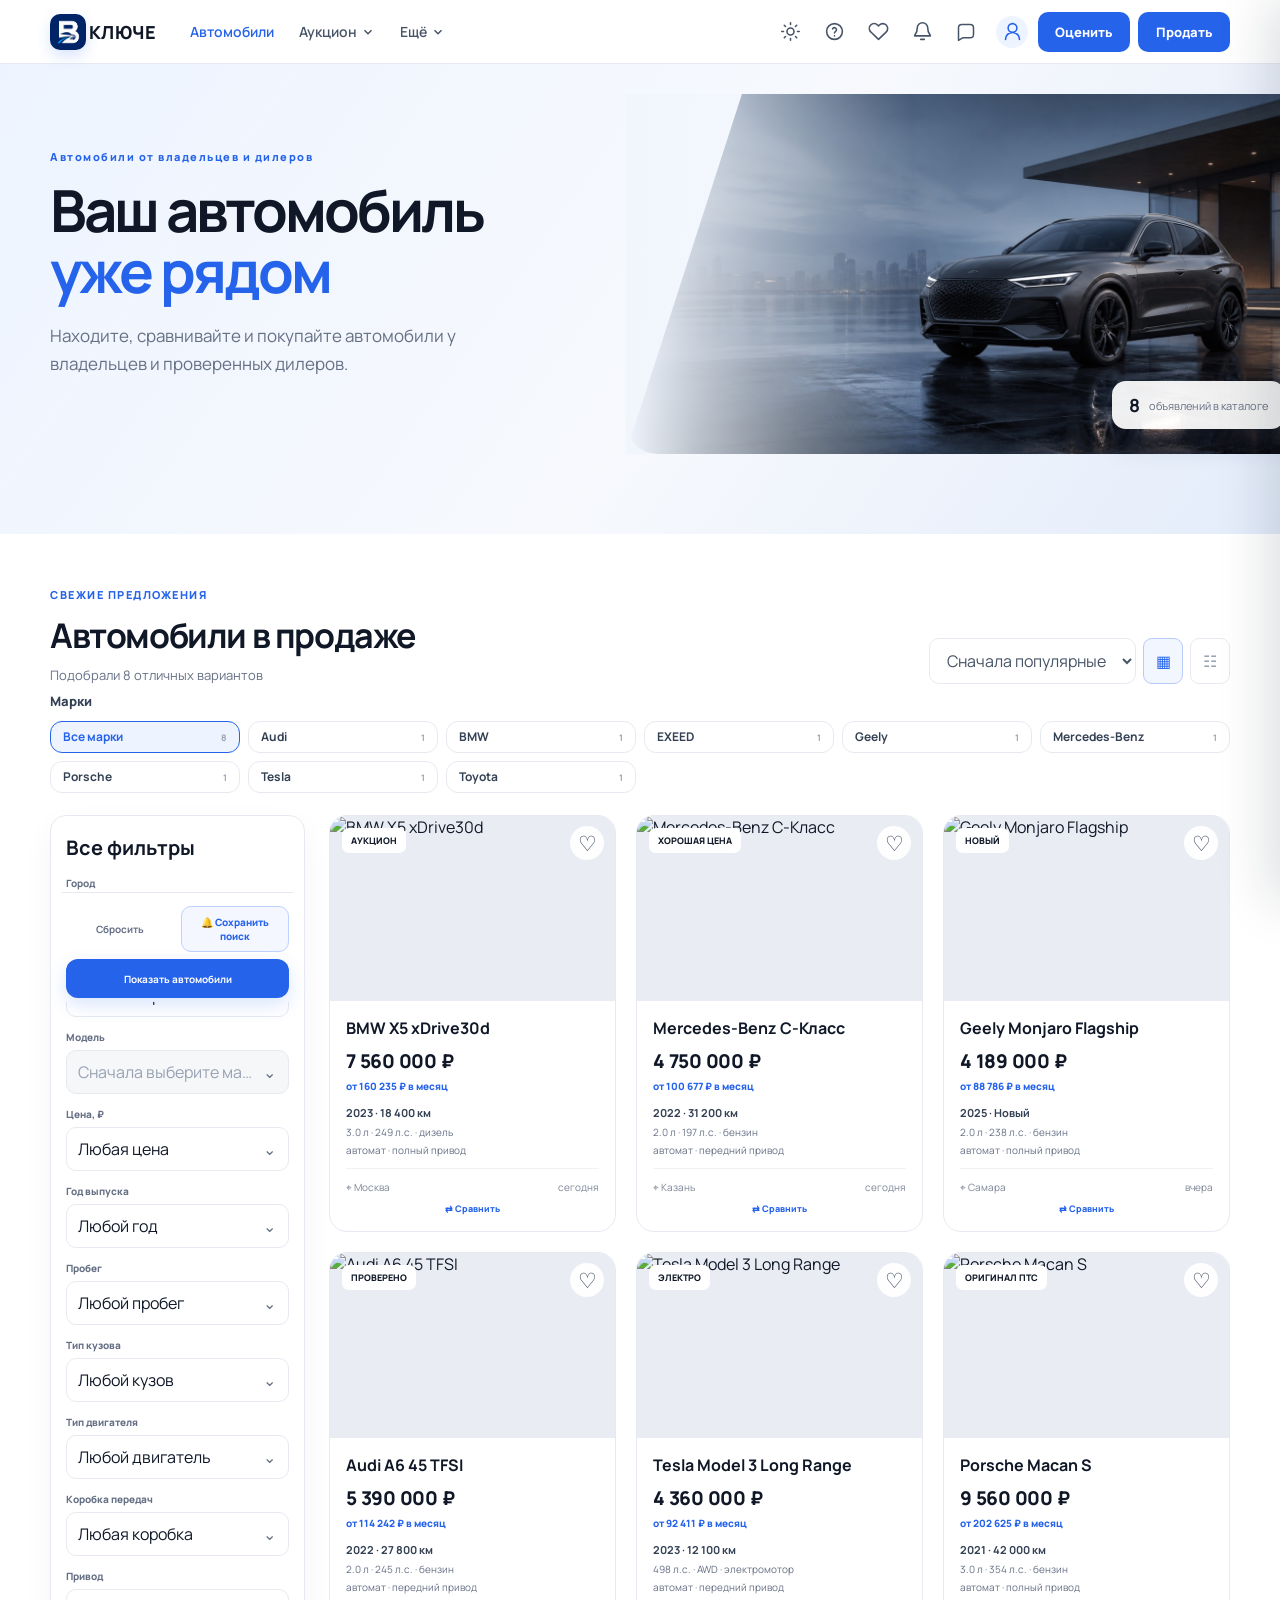
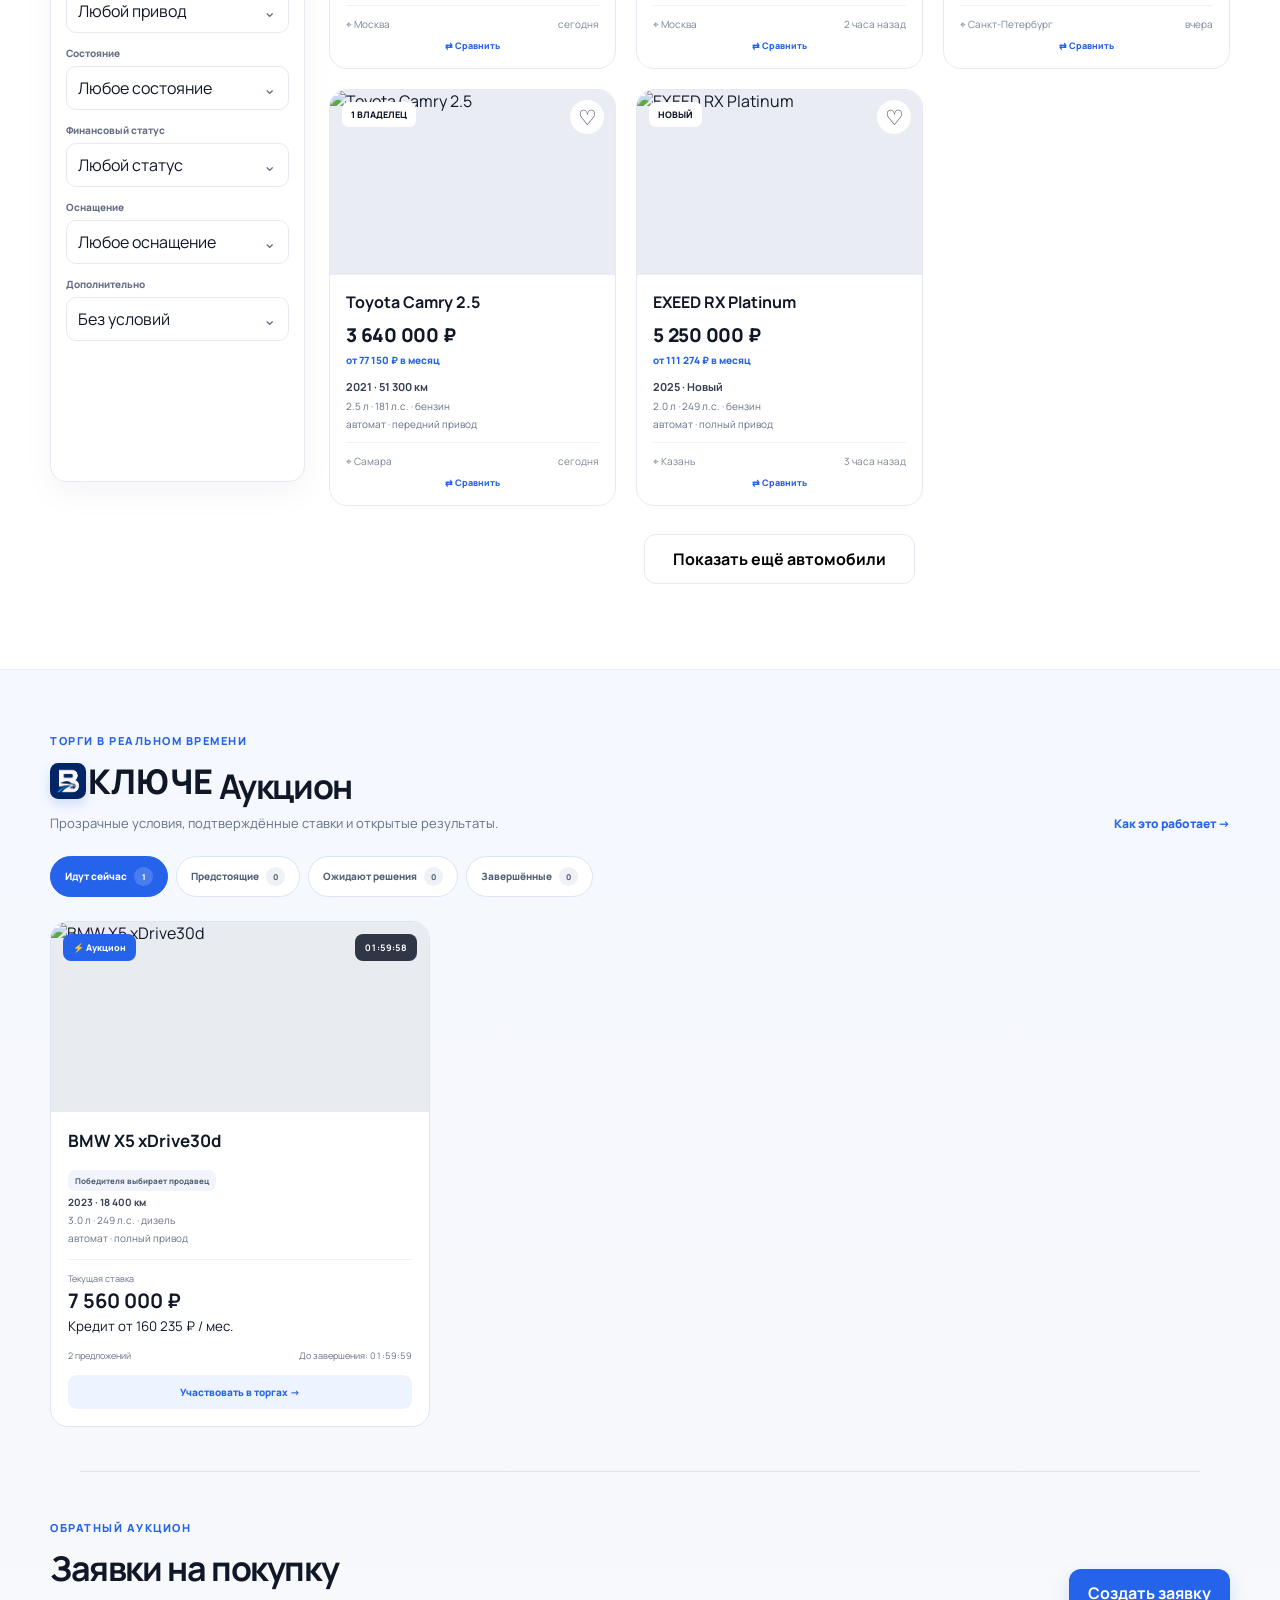
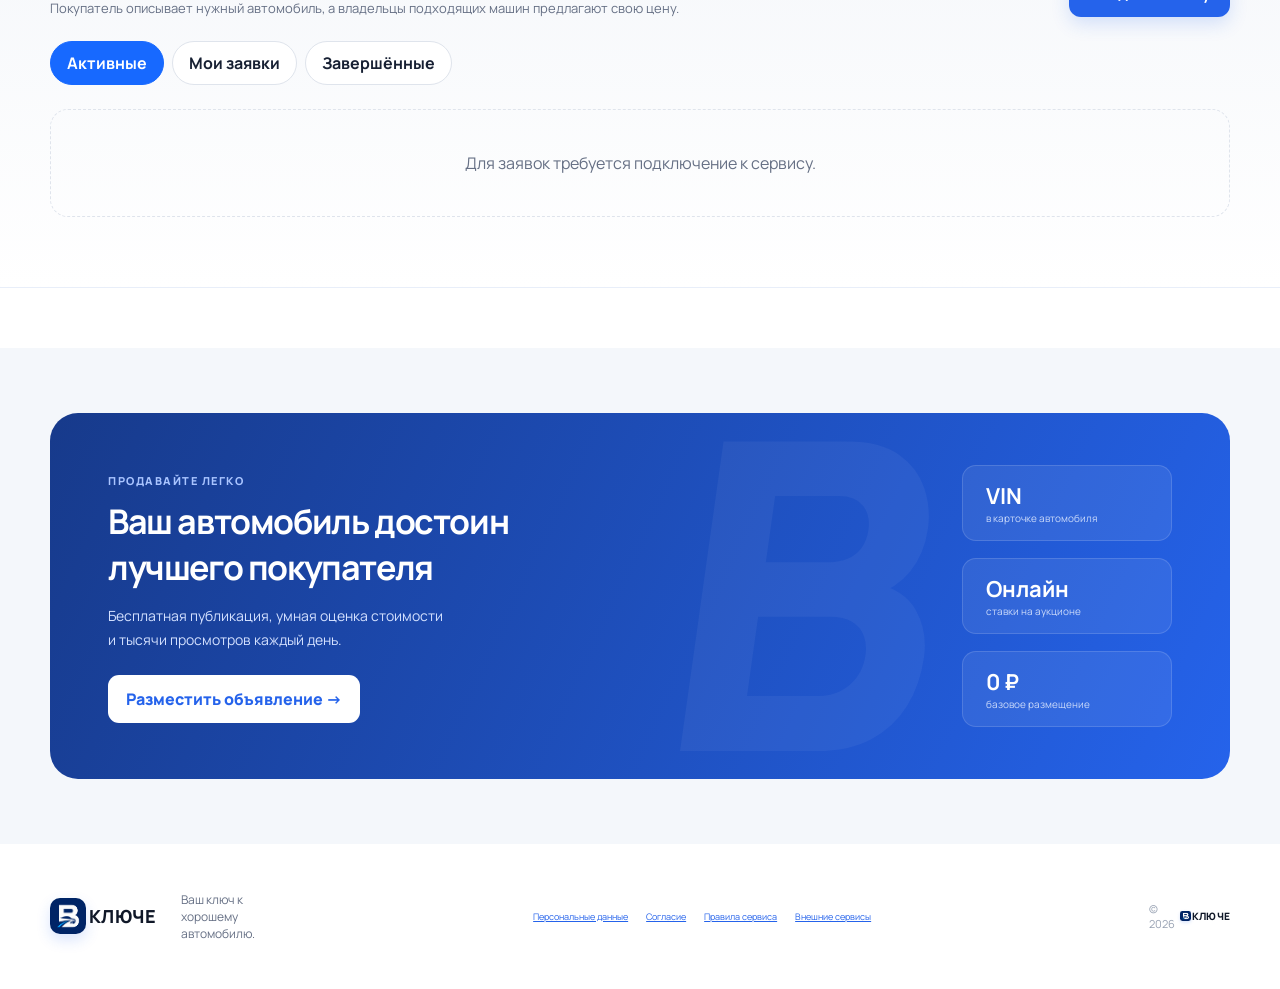
==== commit 6763ca0c: "Add ASPEK diagnostic report workflow" ====
--- a/index.html
+++ b/index.html
@@ -36,7 +36,7 @@
   <link rel="stylesheet" href="card-redesign.css?v=3" />
   <link rel="stylesheet" href="catalog-loading.css?v=1" />
   <link rel="stylesheet" href="listing-withdrawal.css?v=1" />
-  <link rel="stylesheet" href="trust.css?v=2" />
+  <link rel="stylesheet" href="trust.css?v=3" />
   <link rel="stylesheet" href="auction-deal.css?v=1" />
   <link rel="stylesheet" href="auction-v2.css?v=3" />
   <link rel="stylesheet" href="auction-bid-fix.css?v=4" />
@@ -303,11 +303,11 @@
   <script src="https://unpkg.com/leaflet@1.9.4/dist/leaflet.js"></script>
   <script src="supabase-config.js"></script>
   <script src="auth.js?v=11"></script>
-  <script src="app.js?v=93"></script>
+  <script src="app.js?v=94"></script>
   <script src="body-paint.js?v=8"></script>
   <script src="theme.js?v=1"></script>
   <script src="location.js?v=3"></script>
-  <script src="dashboard.js?v=44"></script>
+  <script src="dashboard.js?v=45"></script>
   <script src="chat.js?v=3"></script>
   <script src="compare.js?v=8"></script>
   <script src="loan.js?v=2"></script>
@@ -317,10 +317,10 @@
   <script src="consultation.js?v=1"></script>
   <script src="seller-profile.js?v=1"></script>
   <script src="service-programs.js?v=1"></script>
-  <script src="condition-report.js?v=1"></script>
+  <script src="condition-report.js?v=2"></script>
   <script src="sales-tracking.js?v=1"></script>
   <script src="search-server.js?v=3"></script>
-  <script src="help.js?v=65"></script>
+  <script src="help.js?v=66"></script>
   <script src="help-tours.js?v=27"></script>
   <script src="help-groups.js?v=8"></script>
   <script src="privacy-center.js?v=1"></script>
--- a/trust.css
+++ b/trust.css
@@ -1,2 +1,3 @@
 .field-note{display:block;margin-top:4px;color:var(--muted);font-size:8px}.condition-checklist{display:grid;grid-template-columns:repeat(2,minmax(0,1fr));gap:8px;margin:0 0 14px}.condition-checklist label,.verification-explainer>div{display:flex!important;align-items:flex-start;gap:9px;padding:11px!important;border:1px solid var(--line);border-radius:10px;background:#fff}.condition-checklist input{width:auto!important;margin-top:2px}.condition-checklist b,.condition-checklist small{display:block}.condition-checklist b{font-size:10px}.condition-checklist small{margin-top:3px;color:var(--muted);font-size:8px;line-height:1.4}.verification-explainer>div:first-child{border-color:#bfd1ff;background:#f4f7ff}.trust-section{border:1px solid #dbe6fa!important;background:#f7faff}.trust-section-head{display:flex;align-items:center;justify-content:space-between;gap:12px}.trust-section-head h2{margin:0!important}.trust-section-head span{padding:5px 8px;border-radius:999px;font-size:8px;font-weight:800}.trust-section-head .verified{color:#157347;background:#dff3e8}.trust-section-head .submitted{color:#7a5200;background:#fff1c7}.trust-section-head .unverified{color:#667085;background:#e9edf3}.trust-section>p{margin:9px 0 12px;color:var(--muted);font-size:10px;line-height:1.5}.trust-checks{display:flex;flex-wrap:wrap;gap:6px}.trust-checks span{padding:6px 8px;border-radius:8px;background:#e9edf3;color:#667085;font-size:9px;font-weight:700}.trust-checks .done{background:#e0f2e8;color:#137a48}
 @media(max-width:650px){.condition-checklist{grid-template-columns:1fr}.trust-section-head{align-items:flex-start;flex-direction:column}}
+.trust-section-head .company-verified,.card-trust.company-verified,.condition-report-status.company-verified{color:#12653e;background:#dff3e8}.condition-company-note{display:grid;gap:8px;margin:16px 0;padding:16px;border:1px solid #b9dfca;border-radius:14px;background:#f0faf4}.condition-company-note b{font-size:14px}.condition-company-note span{color:var(--muted);font-size:12px;line-height:1.55}.condition-company-note button{justify-self:start;border:0;border-radius:10px;padding:10px 14px;background:#16784a;color:#fff;font:inherit;font-weight:800;cursor:pointer}
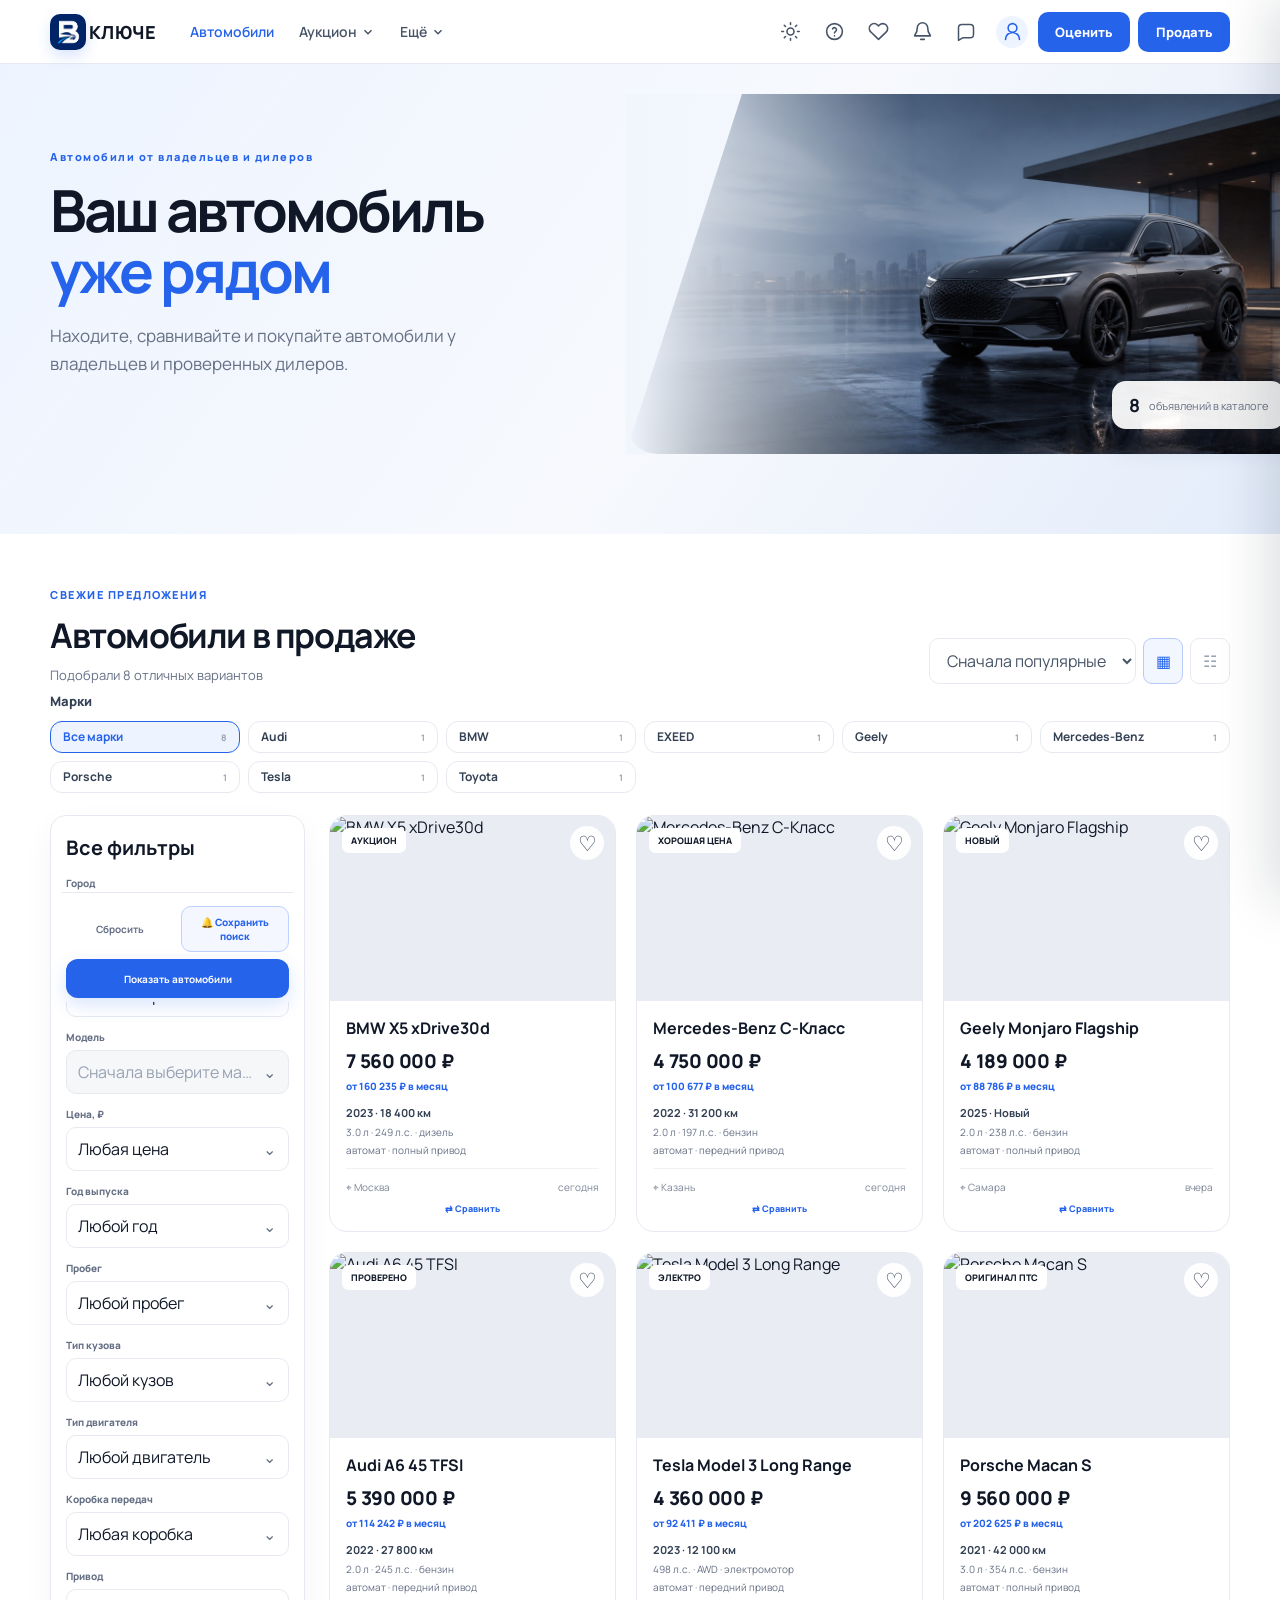
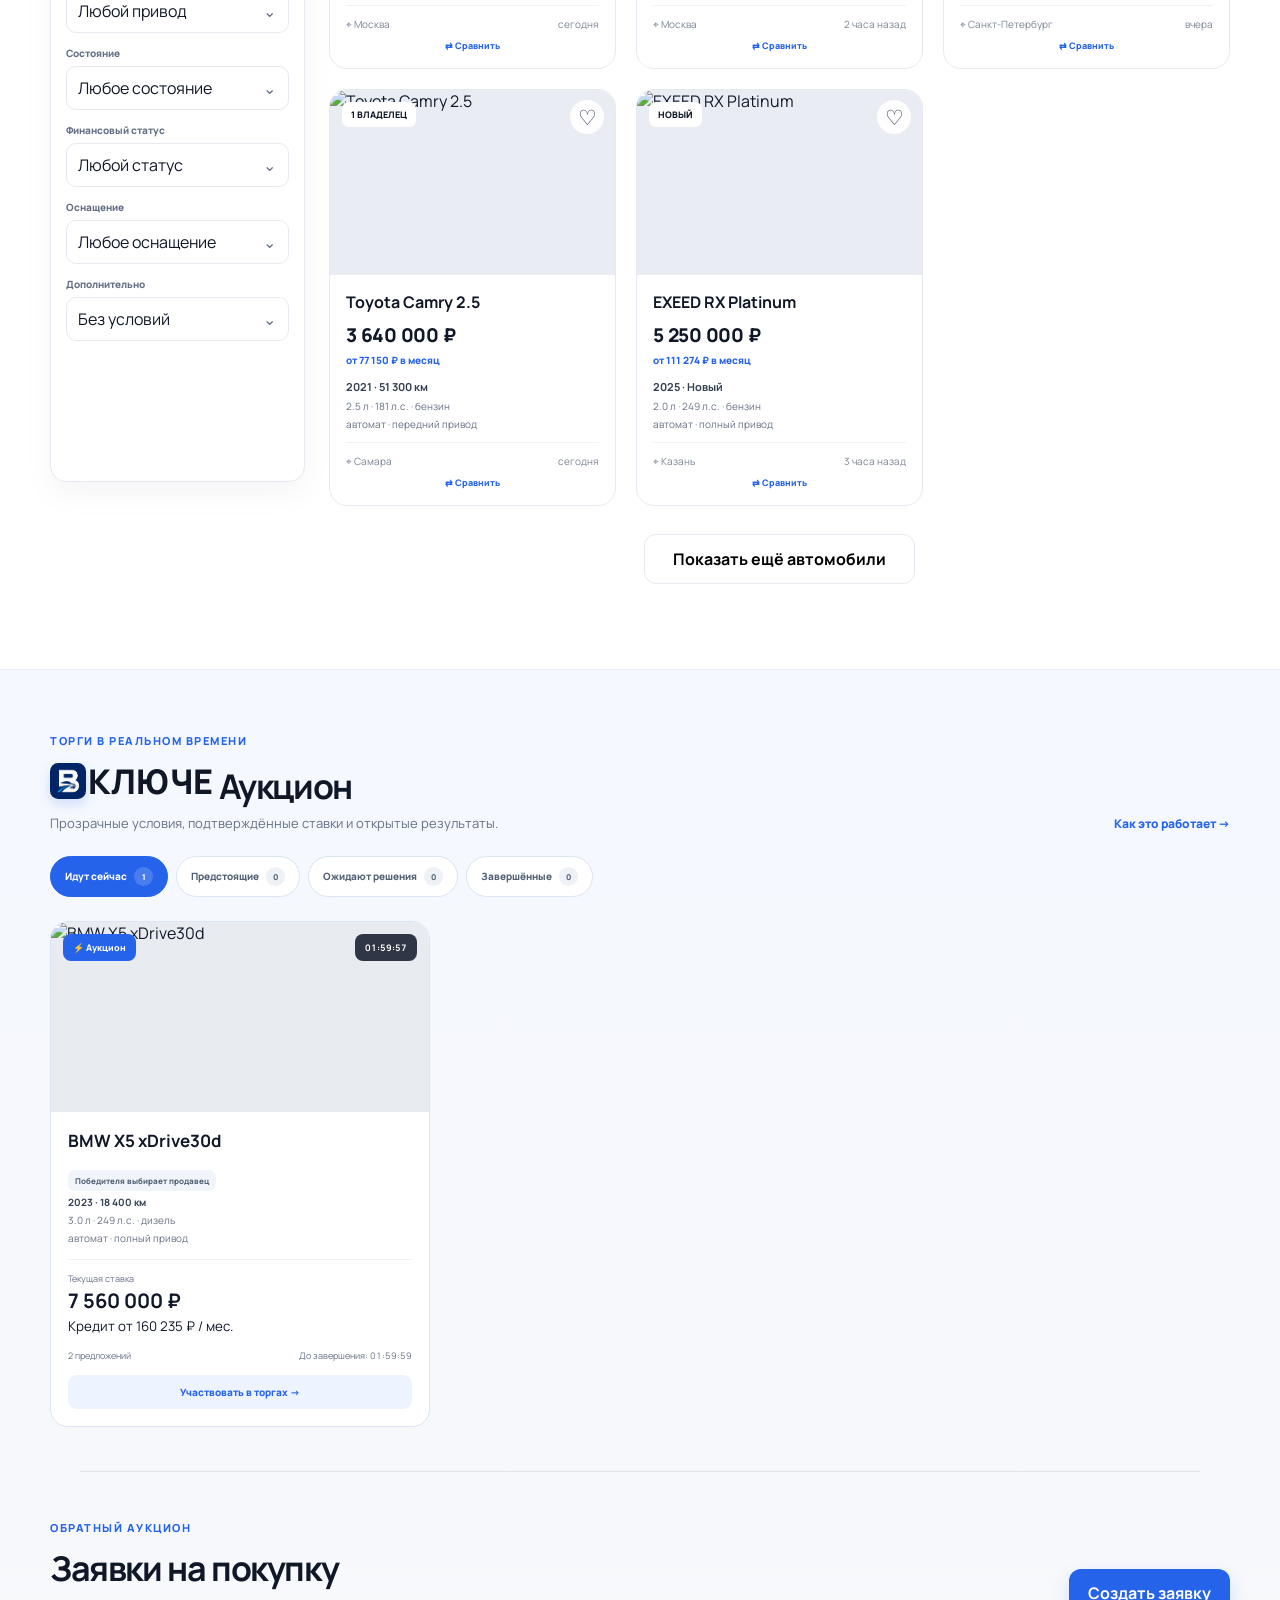
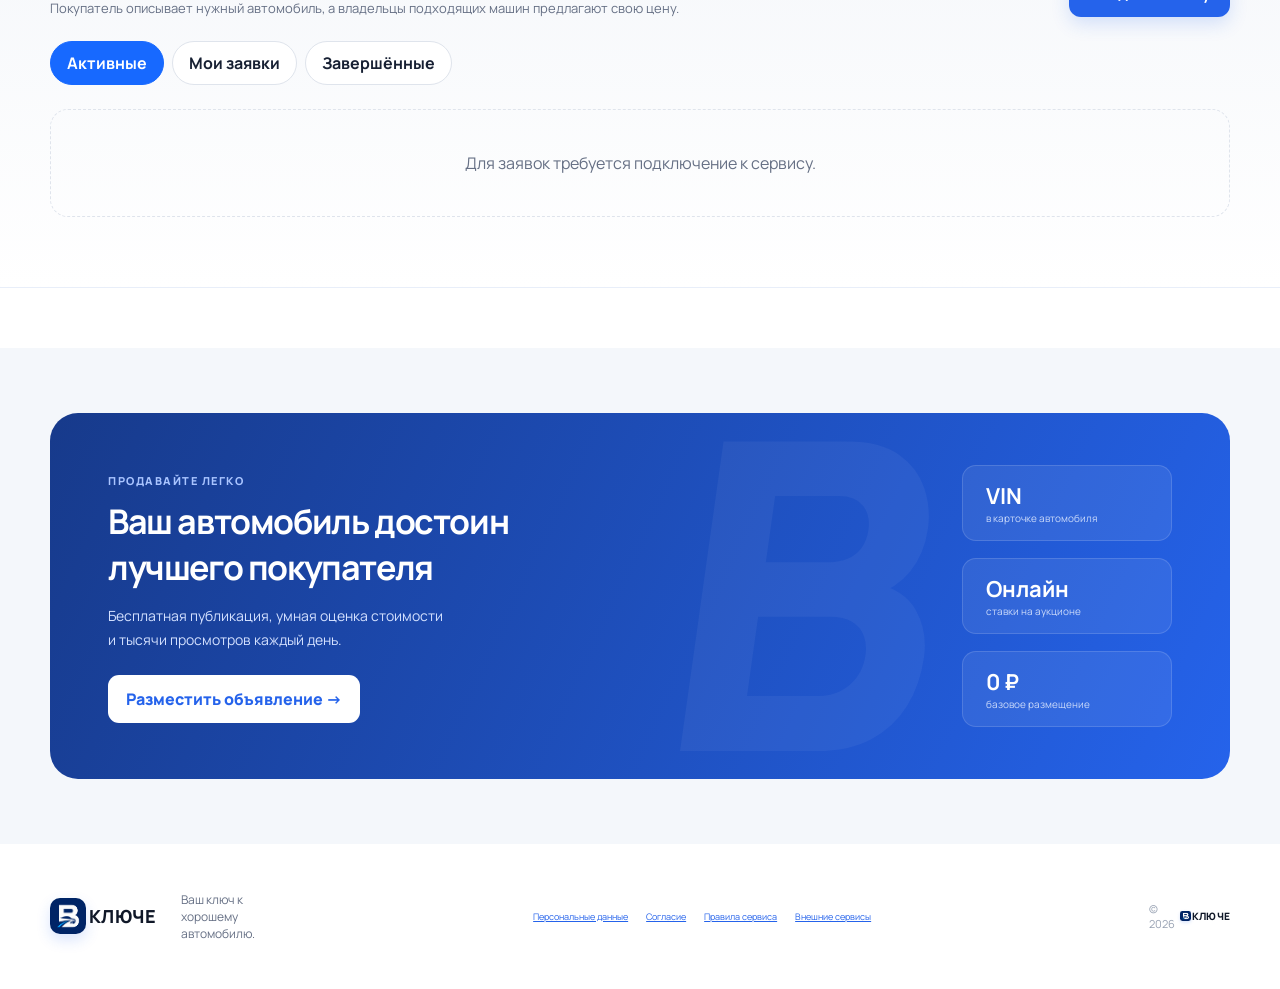
==== commit c64057e6: "Fix draft auctions and application confirmations" ====
--- a/index.html
+++ b/index.html
@@ -303,15 +303,16 @@
   <script src="https://unpkg.com/leaflet@1.9.4/dist/leaflet.js"></script>
   <script src="supabase-config.js"></script>
   <script src="auth.js?v=11"></script>
-  <script src="app.js?v=94"></script>
+  <script src="app.js?v=96"></script>
   <script src="body-paint.js?v=8"></script>
   <script src="theme.js?v=1"></script>
   <script src="location.js?v=3"></script>
-  <script src="dashboard.js?v=45"></script>
+  <script src="dashboard.js?v=46"></script>
   <script src="chat.js?v=3"></script>
   <script src="compare.js?v=8"></script>
-  <script src="loan.js?v=2"></script>
-  <script src="trade-in.js?v=3"></script>
+  <script src="request-receipt.js?v=1"></script>
+  <script src="loan.js?v=3"></script>
+  <script src="trade-in.js?v=4"></script>
   <script src="viewing.js?v=1"></script>
   <script src="reservation.js?v=1"></script>
   <script src="consultation.js?v=1"></script>
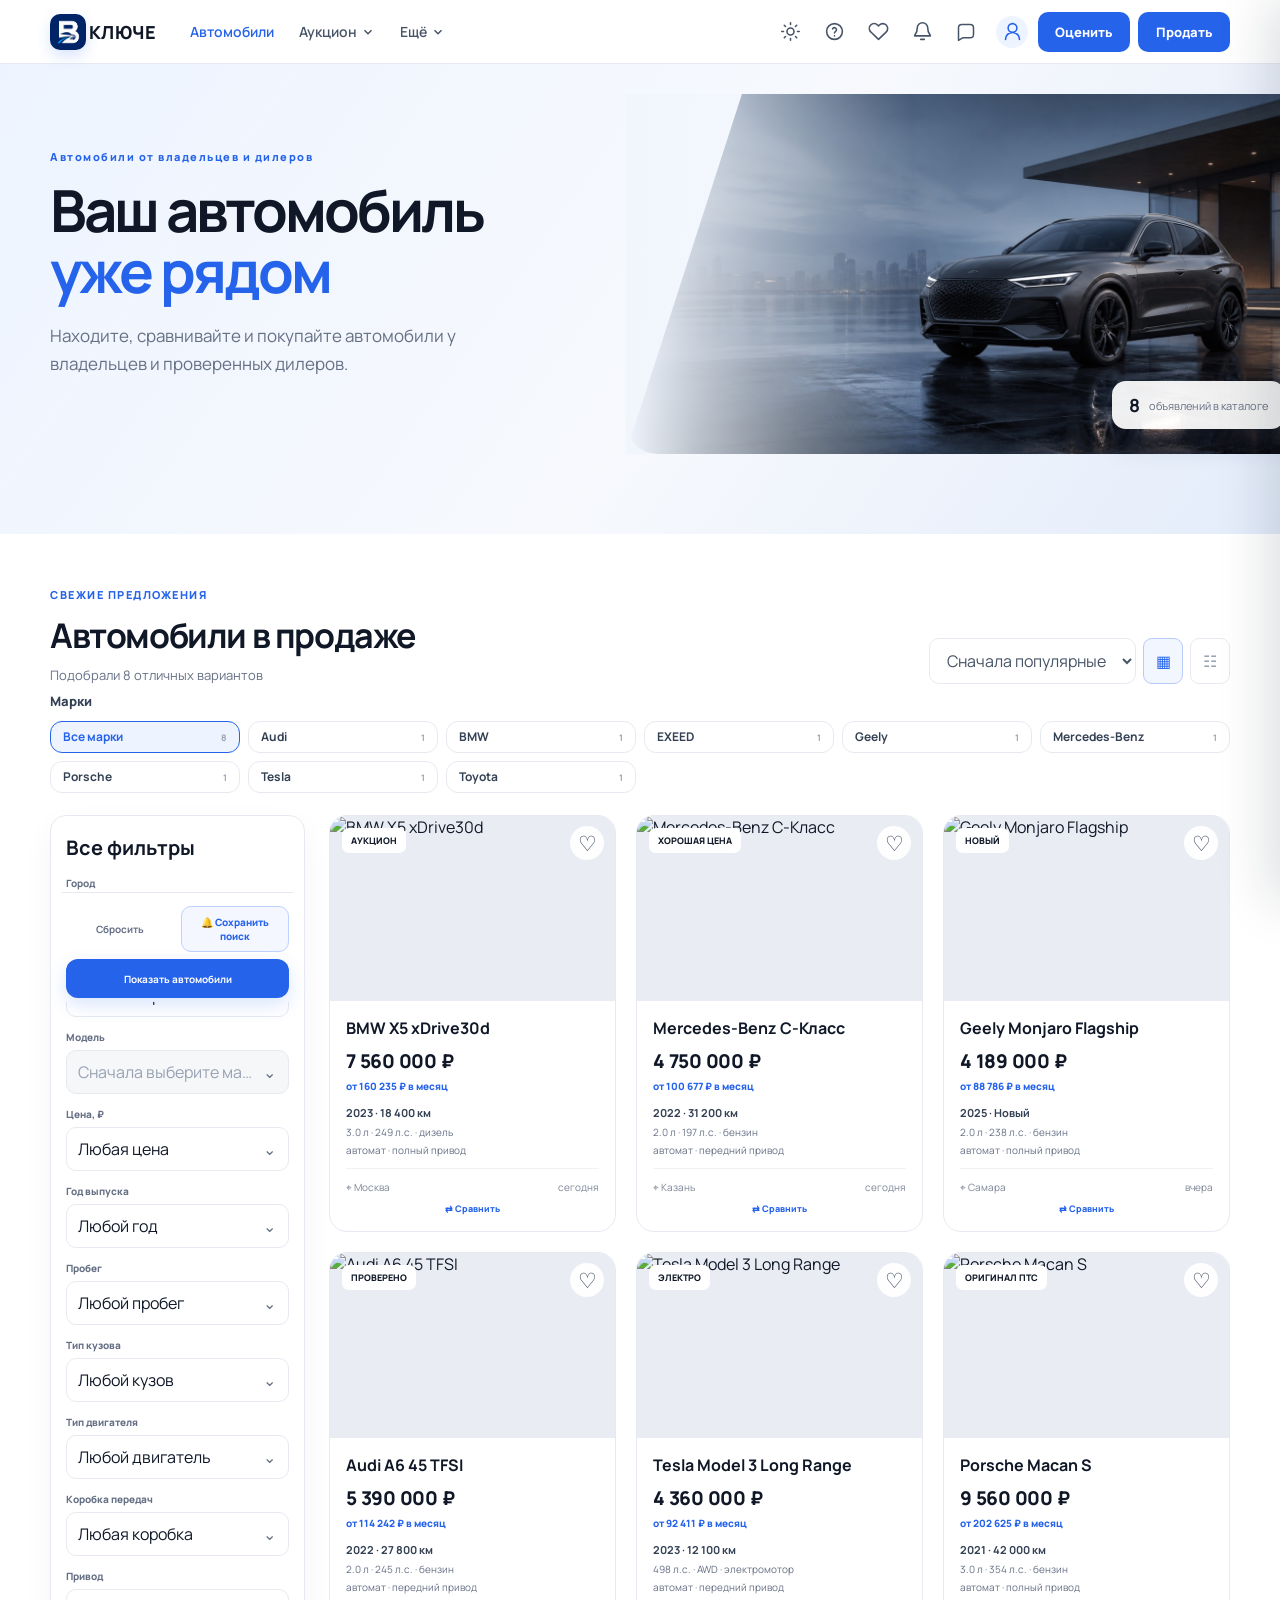
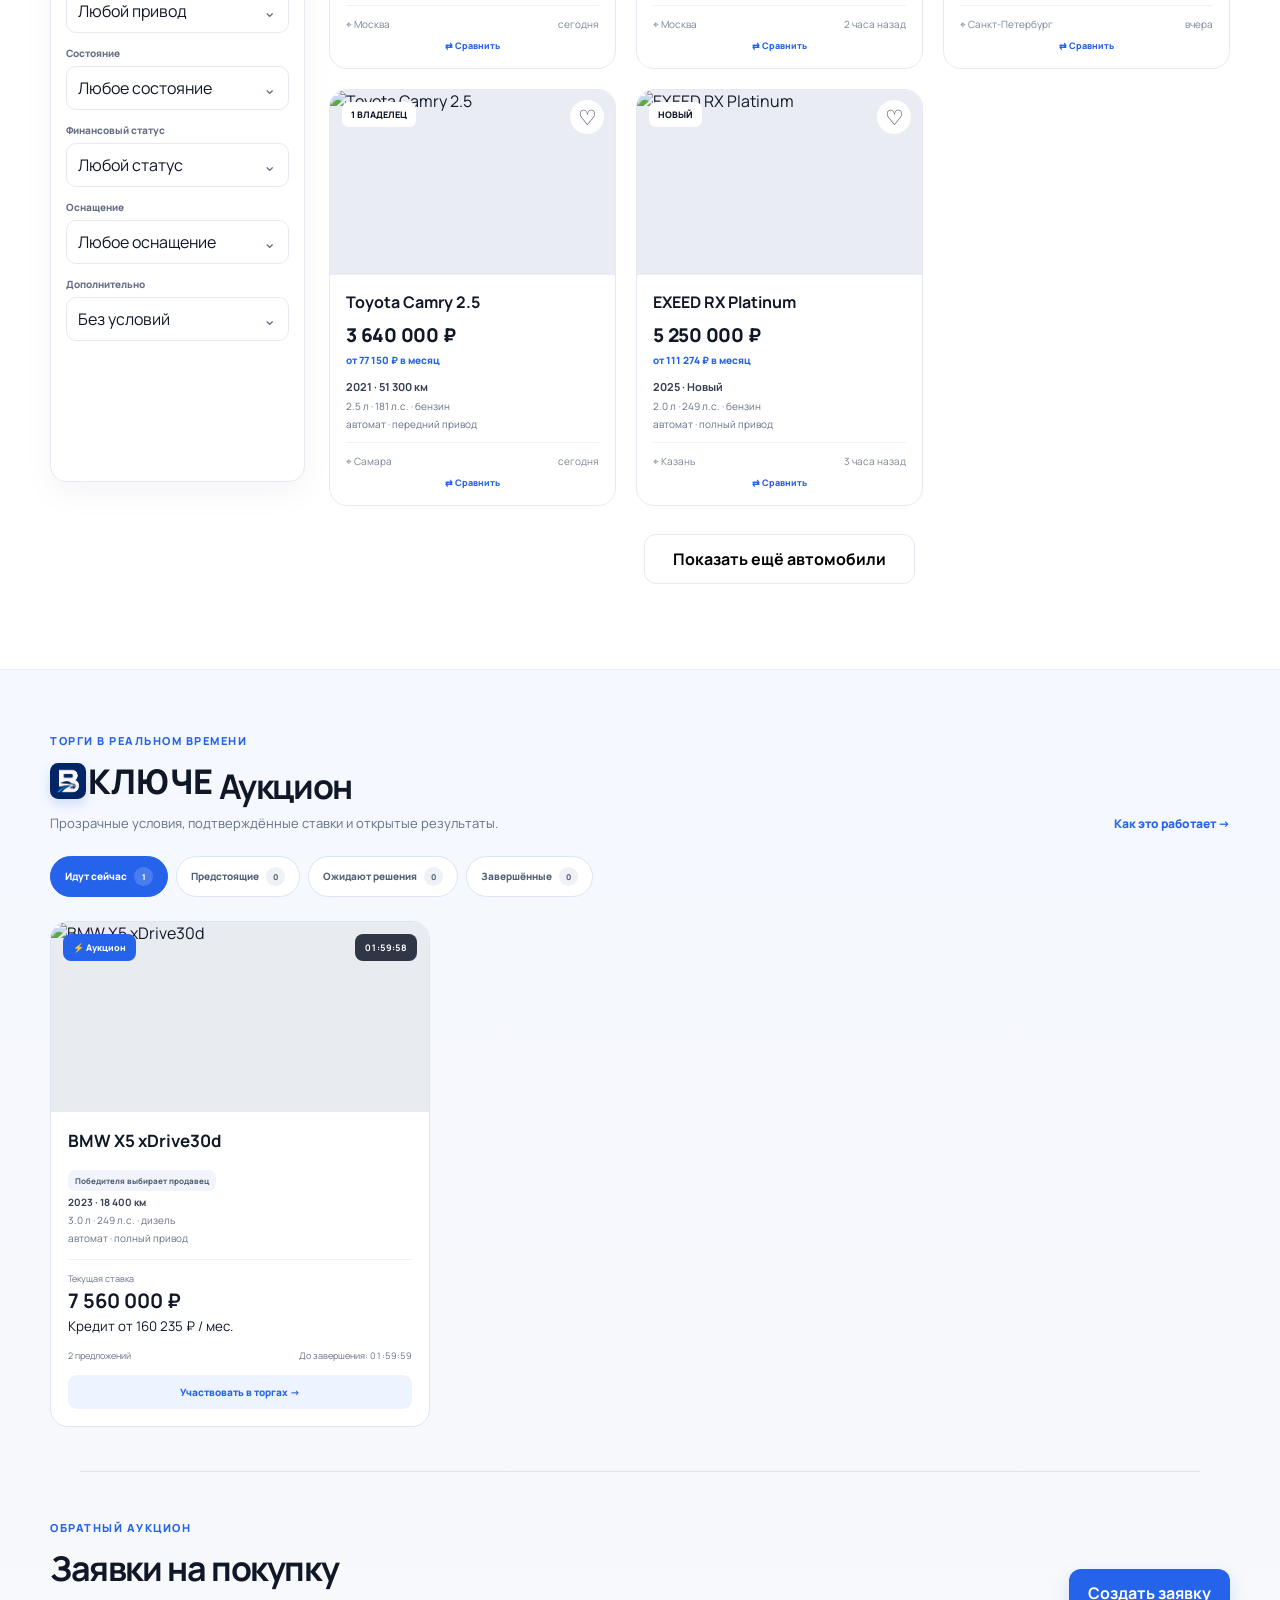
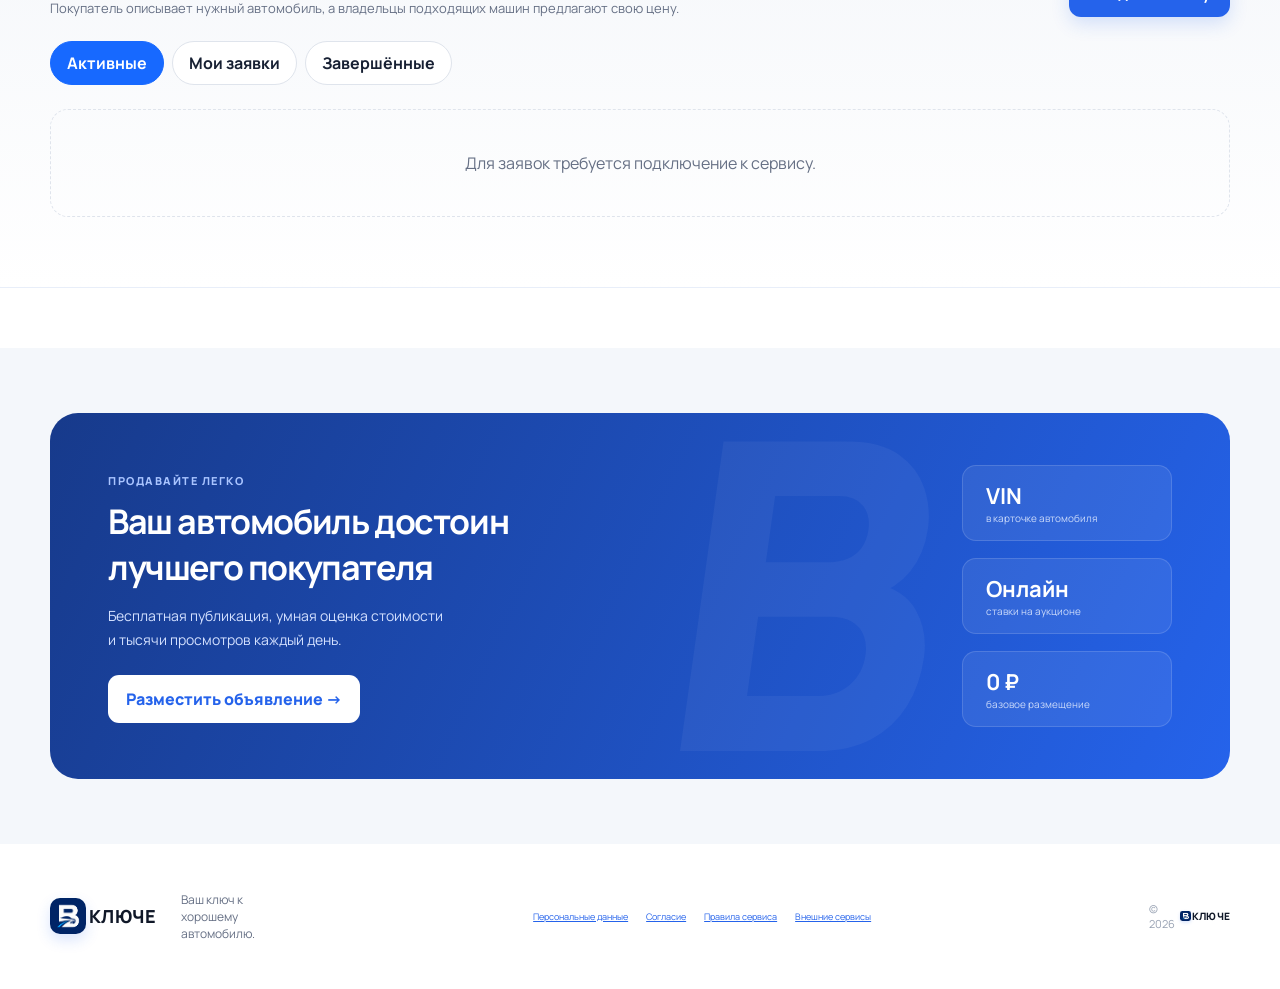
==== commit ffc04bf6: "Polish auction setup modal and responsive controls" ====
--- a/index.html
+++ b/index.html
@@ -69,6 +69,7 @@
   <link rel="stylesheet" href="mobile-readable.css?v=1" />
   <link rel="stylesheet" href="vat.css?v=1" />
   <link rel="stylesheet" href="ui-polish.css?v=8" />
+  <link rel="stylesheet" href="auction-start-polish.css?v=1" />
 </head>
 <body>
   <header class="topbar">
--- a/auction-start-polish.css
+++ b/auction-start-polish.css
@@ -0,0 +1,161 @@
+/* Auction setup: readable controls, compact readiness checklist, mobile scrolling. */
+#auctionStartModal {
+  --auction-surface: #f6f8fc;
+  --auction-text: #243247;
+  --auction-subtle: #65748a;
+  --auction-border: #dfe6ef;
+  padding: 24px 0;
+}
+#auctionStartModal .auction-start-card {
+  width: min(680px, calc(100% - 32px));
+  max-height: calc(100dvh - 48px);
+  overflow-y: auto;
+  overscroll-behavior: contain;
+  padding: 32px;
+  border: 1px solid var(--auction-border);
+  border-radius: 24px;
+  box-shadow: 0 28px 100px #10182840;
+  scrollbar-width: thin;
+}
+#auctionStartModal .modal-close {
+  display: grid;
+  place-items: center;
+  width: 36px;
+  height: 36px;
+  top: 20px;
+  right: 20px;
+  border-radius: 50%;
+  background: var(--auction-surface);
+  color: var(--auction-subtle);
+  font-size: 24px;
+}
+#auctionStartModal .eyebrow { font-size: 10px; letter-spacing: .13em; }
+#auctionStartModal h2 {
+  max-width: 520px;
+  margin: 12px 38px 8px 0;
+  font-size: 28px;
+  line-height: 1.2;
+  letter-spacing: -.035em;
+}
+#auctionStartCar {
+  margin: 0 0 20px;
+  color: var(--auction-subtle);
+  font-size: 15px;
+}
+#auctionStartModal .auction-readiness {
+  margin: 0 0 24px;
+  padding: 16px 18px;
+  border-color: var(--auction-border);
+  border-radius: 16px;
+  background: var(--auction-surface);
+}
+#auctionStartModal .auction-readiness > b { color: var(--auction-text); font-size: 13px; }
+#auctionStartModal .auction-readiness p {
+  margin: 5px 0 12px;
+  color: var(--auction-subtle);
+  font-size: 12px;
+  line-height: 1.5;
+}
+#auctionReadinessList { grid-template-columns: 1fr 1fr; gap: 9px 14px; }
+#auctionStartModal .auction-readiness li { font-size: 12px; line-height: 1.45; color: var(--auction-subtle); }
+#auctionStartModal .auction-readiness li.missing { color: #b54738; }
+#auctionStartModal #auctionStartForm { margin-top: 0; gap: 16px; }
+#auctionStartModal .form-grid { gap: 18px 20px; align-items: start; }
+#auctionStartModal .form-grid > label {
+  display: block;
+  min-width: 0;
+  color: var(--auction-text);
+  font-size: 13px;
+  font-weight: 700;
+  line-height: 1.5;
+}
+#auctionStartModal input:not([type="checkbox"]),
+#auctionStartModal select {
+  display: block;
+  box-sizing: border-box;
+  width: 100%;
+  min-height: 48px;
+  margin: 7px 0 0;
+  border: 1px solid var(--auction-border);
+  border-radius: 12px;
+  padding: 12px 14px;
+  outline: none;
+  background-color: var(--white, #fff);
+  color: var(--auction-text);
+  font: 600 14px/1.4 Manrope, sans-serif;
+  transition: border-color .15s, box-shadow .15s;
+}
+#auctionStartModal select {
+  appearance: none;
+  padding-right: 38px;
+  background-image: url("data:image/svg+xml,%3Csvg xmlns='http://www.w3.org/2000/svg' width='16' height='16' fill='none' stroke='%23758296' stroke-width='1.7' viewBox='0 0 24 24'%3E%3Cpath d='m6 9 6 6 6-6'/%3E%3C/svg%3E");
+  background-repeat: no-repeat;
+  background-position: right 13px center;
+  cursor: pointer;
+}
+#auctionStartModal input::placeholder { color: #8a97a9; font-weight: 400; }
+#auctionStartModal input:not([type="checkbox"]):focus,
+#auctionStartModal select:focus {
+  border-color: var(--blue);
+  box-shadow: 0 0 0 3px #2563eb16;
+}
+#auctionStartModal label small {
+  display: block;
+  margin-top: 7px;
+  color: var(--auction-subtle);
+  font-size: 11px;
+  font-weight: 400;
+  line-height: 1.55;
+}
+#auctionStartModal .winner-mode { padding-top: 16px; border-top: 1px solid var(--auction-border); }
+#auctionStartModal form > .auction-check {
+  display: flex;
+  align-items: flex-start;
+  gap: 11px;
+  margin: 0;
+  padding: 13px 15px;
+  border: 1px solid var(--auction-border);
+  border-radius: 12px;
+  background: var(--auction-surface);
+  color: var(--auction-text);
+  font-size: 12px;
+  font-weight: 500;
+  line-height: 1.6;
+  cursor: pointer;
+}
+#auctionStartModal .auction-check input[type="checkbox"] {
+  flex: 0 0 18px;
+  width: 18px;
+  height: 18px;
+  margin: 1px 0 0;
+  padding: 0;
+  accent-color: var(--blue);
+  cursor: pointer;
+}
+#auctionStartModal .primary-btn {
+  min-height: 50px;
+  margin-top: 4px;
+  border-radius: 12px;
+  font: 700 14px Manrope, sans-serif;
+}
+#auctionStartModal .primary-btn:disabled { opacity: .65; cursor: wait; }
+:root[data-theme="dark"] #auctionStartModal {
+  --auction-surface: #1c2737;
+  --auction-text: #e5edf8;
+  --auction-subtle: #aab9ce;
+  --auction-border: #344358;
+}
+@media (max-width: 650px) {
+  #auctionStartModal { padding: 12px 0; }
+  #auctionStartModal .auction-start-card {
+    width: calc(100% - 20px);
+    max-height: calc(100dvh - 24px);
+    padding: 24px 20px;
+    border-radius: 20px;
+  }
+  #auctionStartModal h2 { font-size: 23px; margin-right: 26px; }
+  #auctionStartModal .modal-close { top: 14px; right: 12px; width: 32px; height: 32px; }
+  #auctionStartModal .form-grid, #auctionReadinessList { grid-template-columns: 1fr; }
+  #auctionStartModal .winner-mode { grid-column: auto; }
+  #auctionStartModal input:not([type="checkbox"]), #auctionStartModal select { font-size: 16px; }
+}
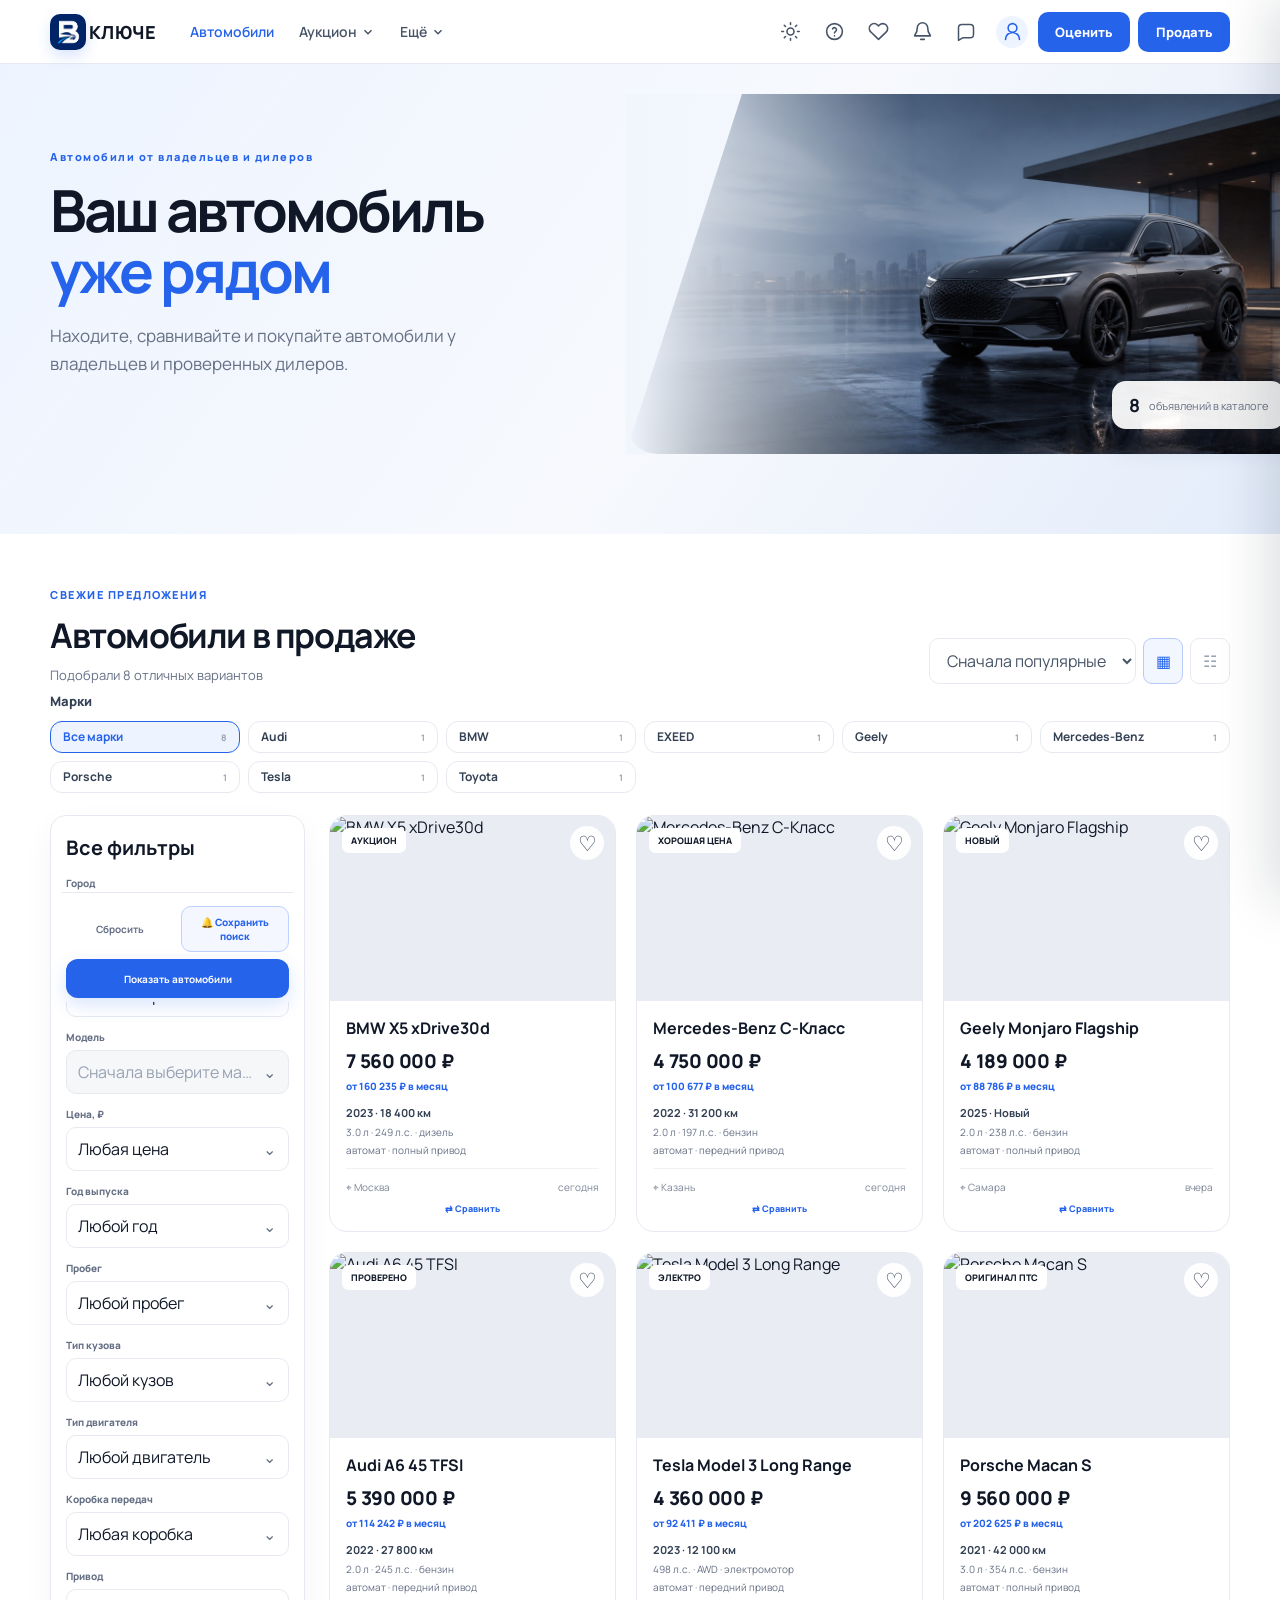
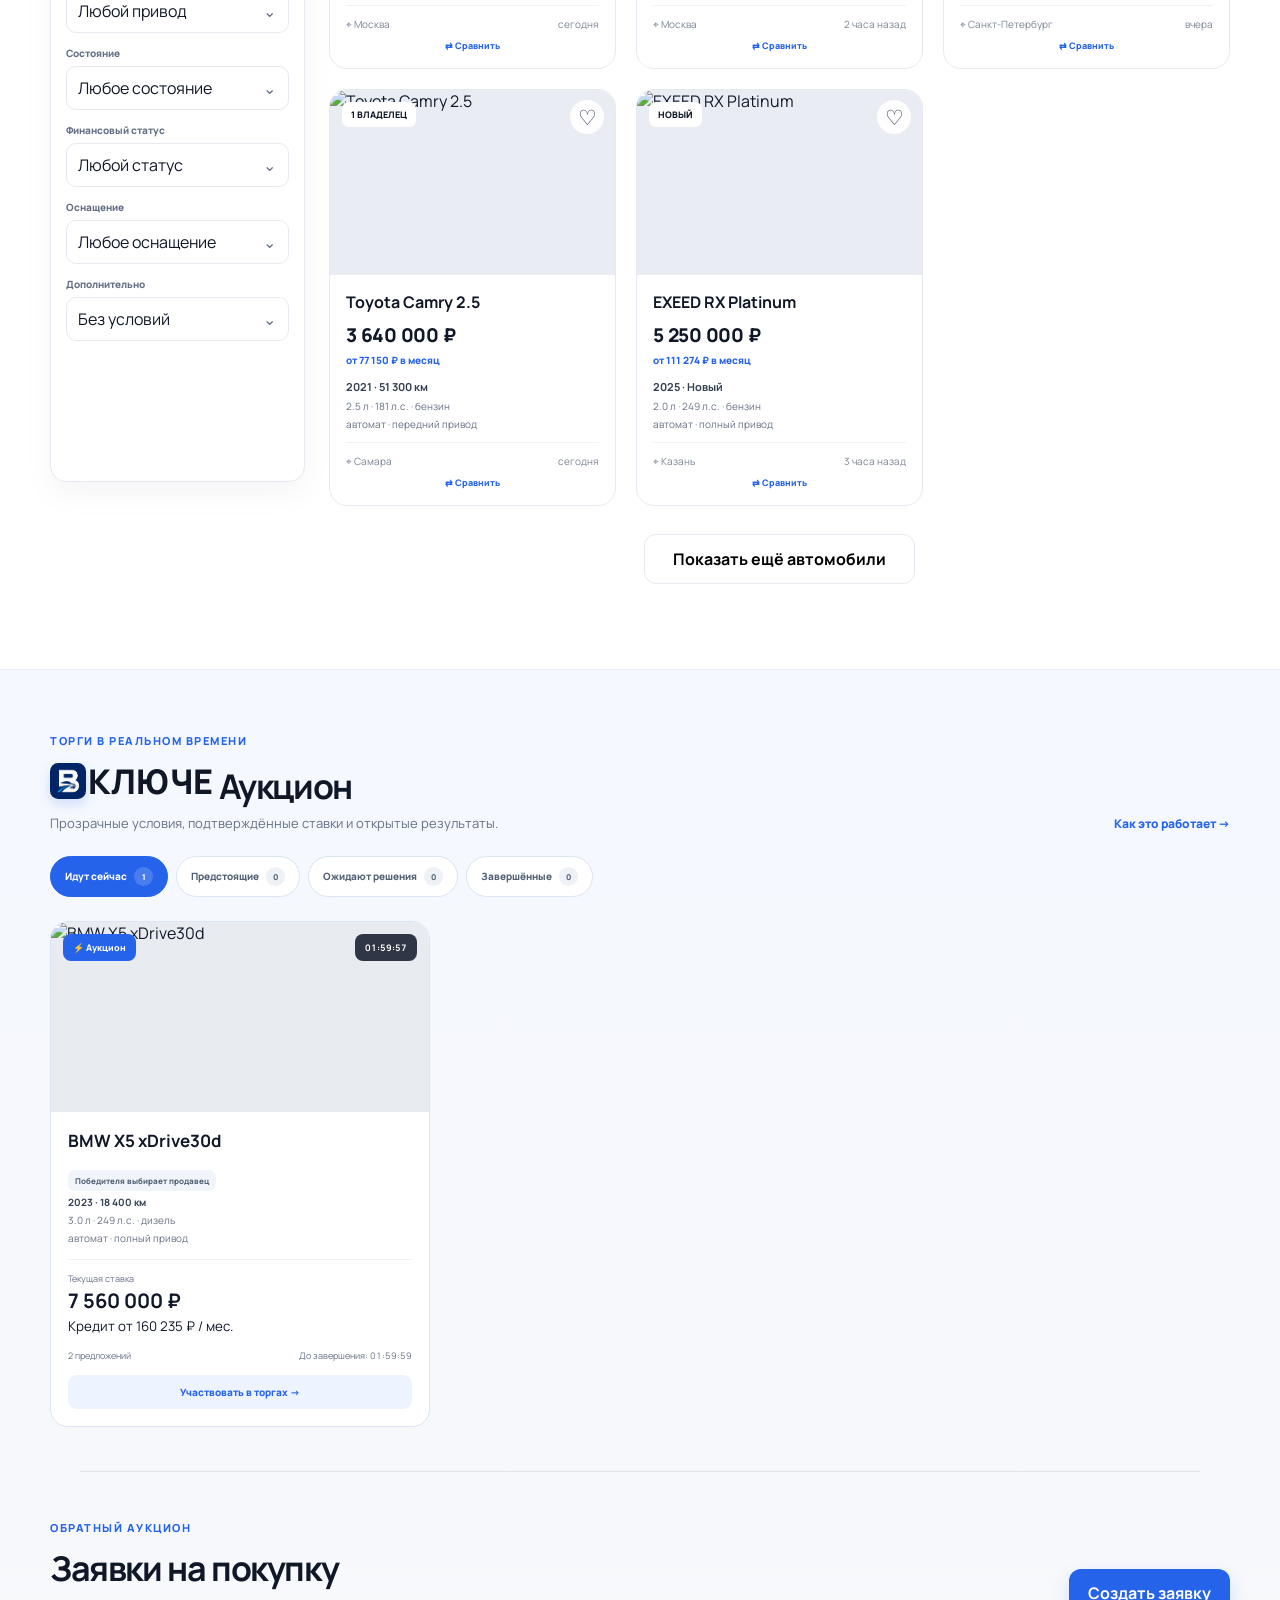
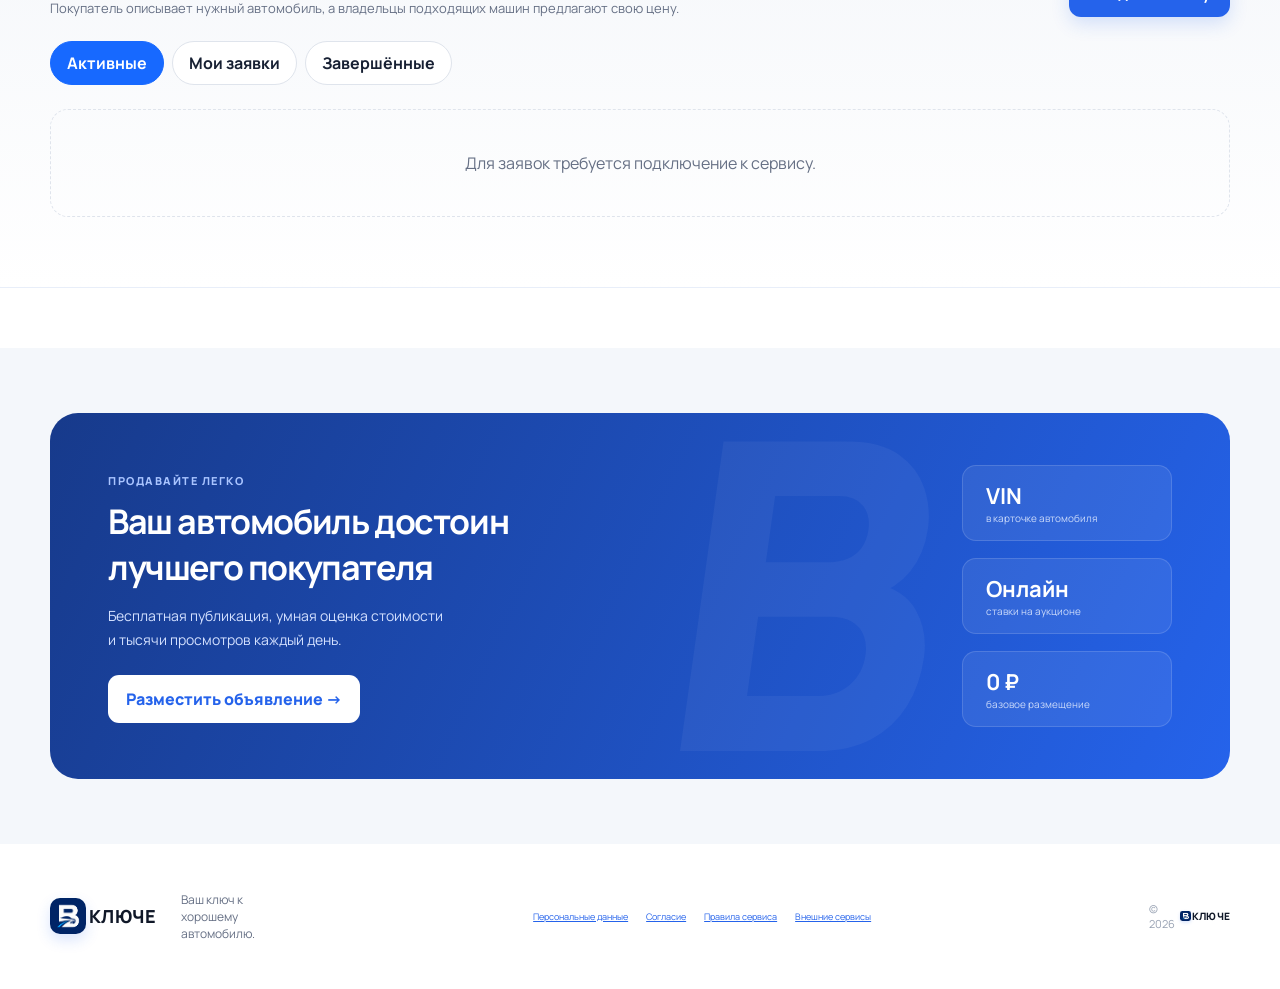
==== commit 8b0d0a76: "Add private vehicle photographs to valuation requests" ====
--- a/index.html
+++ b/index.html
@@ -47,6 +47,7 @@
   <link rel="stylesheet" href="compare-management.css?v=1" />
   <link rel="stylesheet" href="loan.css?v=1" />
   <link rel="stylesheet" href="trade-in.css?v=1" />
+  <link rel="stylesheet" href="valuation-photos.css?v=1" />
   <link rel="stylesheet" href="viewing.css?v=1" />
   <link rel="stylesheet" href="reservation.css?v=1" />
   <link rel="stylesheet" href="consultation.css?v=1" />
@@ -308,12 +309,13 @@
   <script src="body-paint.js?v=8"></script>
   <script src="theme.js?v=1"></script>
   <script src="location.js?v=3"></script>
-  <script src="dashboard.js?v=46"></script>
+  <script src="dashboard.js?v=47"></script>
   <script src="chat.js?v=3"></script>
   <script src="compare.js?v=8"></script>
   <script src="request-receipt.js?v=1"></script>
   <script src="loan.js?v=3"></script>
-  <script src="trade-in.js?v=4"></script>
+  <script src="trade-in.js?v=5"></script>
+  <script src="valuation-photos.js?v=1"></script>
   <script src="viewing.js?v=1"></script>
   <script src="reservation.js?v=1"></script>
   <script src="consultation.js?v=1"></script>
--- a/valuation-photos.css
+++ b/valuation-photos.css
@@ -0,0 +1,19 @@
+.valuation-photos { padding:18px; border:1px solid var(--line); border-radius:14px; background:var(--pale); }
+.valuation-photos h3 { margin:0 0 7px; font-size:16px; }
+.valuation-photos p { margin:0 0 14px; font-size:12px; line-height:1.6; color:var(--muted); }
+.trade-in-card .valuation-upload { display:flex; align-items:center; justify-content:center; min-height:48px; padding:12px; border:1px dashed #9db8e9; border-radius:10px; background:var(--white); color:var(--blue); cursor:pointer; }
+.valuation-upload input { position:absolute; width:1px!important; height:1px; padding:0!important; clip-path:inset(50%); }
+.valuation-upload:focus-within { outline:2px solid var(--blue); outline-offset:3px; }
+.valuation-photos>small { display:block; margin-top:9px; font-size:11px; color:var(--muted); line-height:1.6; }
+.valuation-photo-grid { display:grid; grid-template-columns:repeat(4,minmax(0,1fr)); gap:9px; margin-top:14px; }
+.valuation-photo-grid>div { position:relative; aspect-ratio:4/3; }
+.valuation-photo-grid img { width:100%; height:100%; object-fit:cover; border-radius:9px; }
+.valuation-photo-grid button { position:absolute; top:4px; right:4px; width:27px; height:27px; border:0; border-radius:50%; color:#fff; background:#101828c9; font-size:21px; cursor:pointer; }
+.valuation-photos #valuationPhotoError { margin:8px 0 0; font-size:11px; }
+.valuation-gallery { display:flex!important; flex-wrap:wrap; gap:8px!important; margin-top:10px; }
+.valuation-gallery a { display:block; width:90px; height:68px; }
+.valuation-gallery img { display:block; width:100%; height:100%; object-fit:cover; border-radius:8px; border:1px solid var(--line); }
+.valuation-viewer { position:fixed; inset:0; z-index:120; display:grid; place-items:center; padding:50px 20px 20px; background:#050b14ed; }
+.valuation-viewer img { max-width:100%; max-height:calc(100dvh - 80px); object-fit:contain; }
+.valuation-viewer button { position:absolute; top:12px; right:16px; border:0; border-radius:50%; width:36px; height:36px; background:#ffffff26; color:white; font-size:27px; cursor:pointer; }
+@media(max-width:650px) { .valuation-photo-grid { grid-template-columns:repeat(3,minmax(0,1fr)); } .valuation-photos { padding:14px; } }
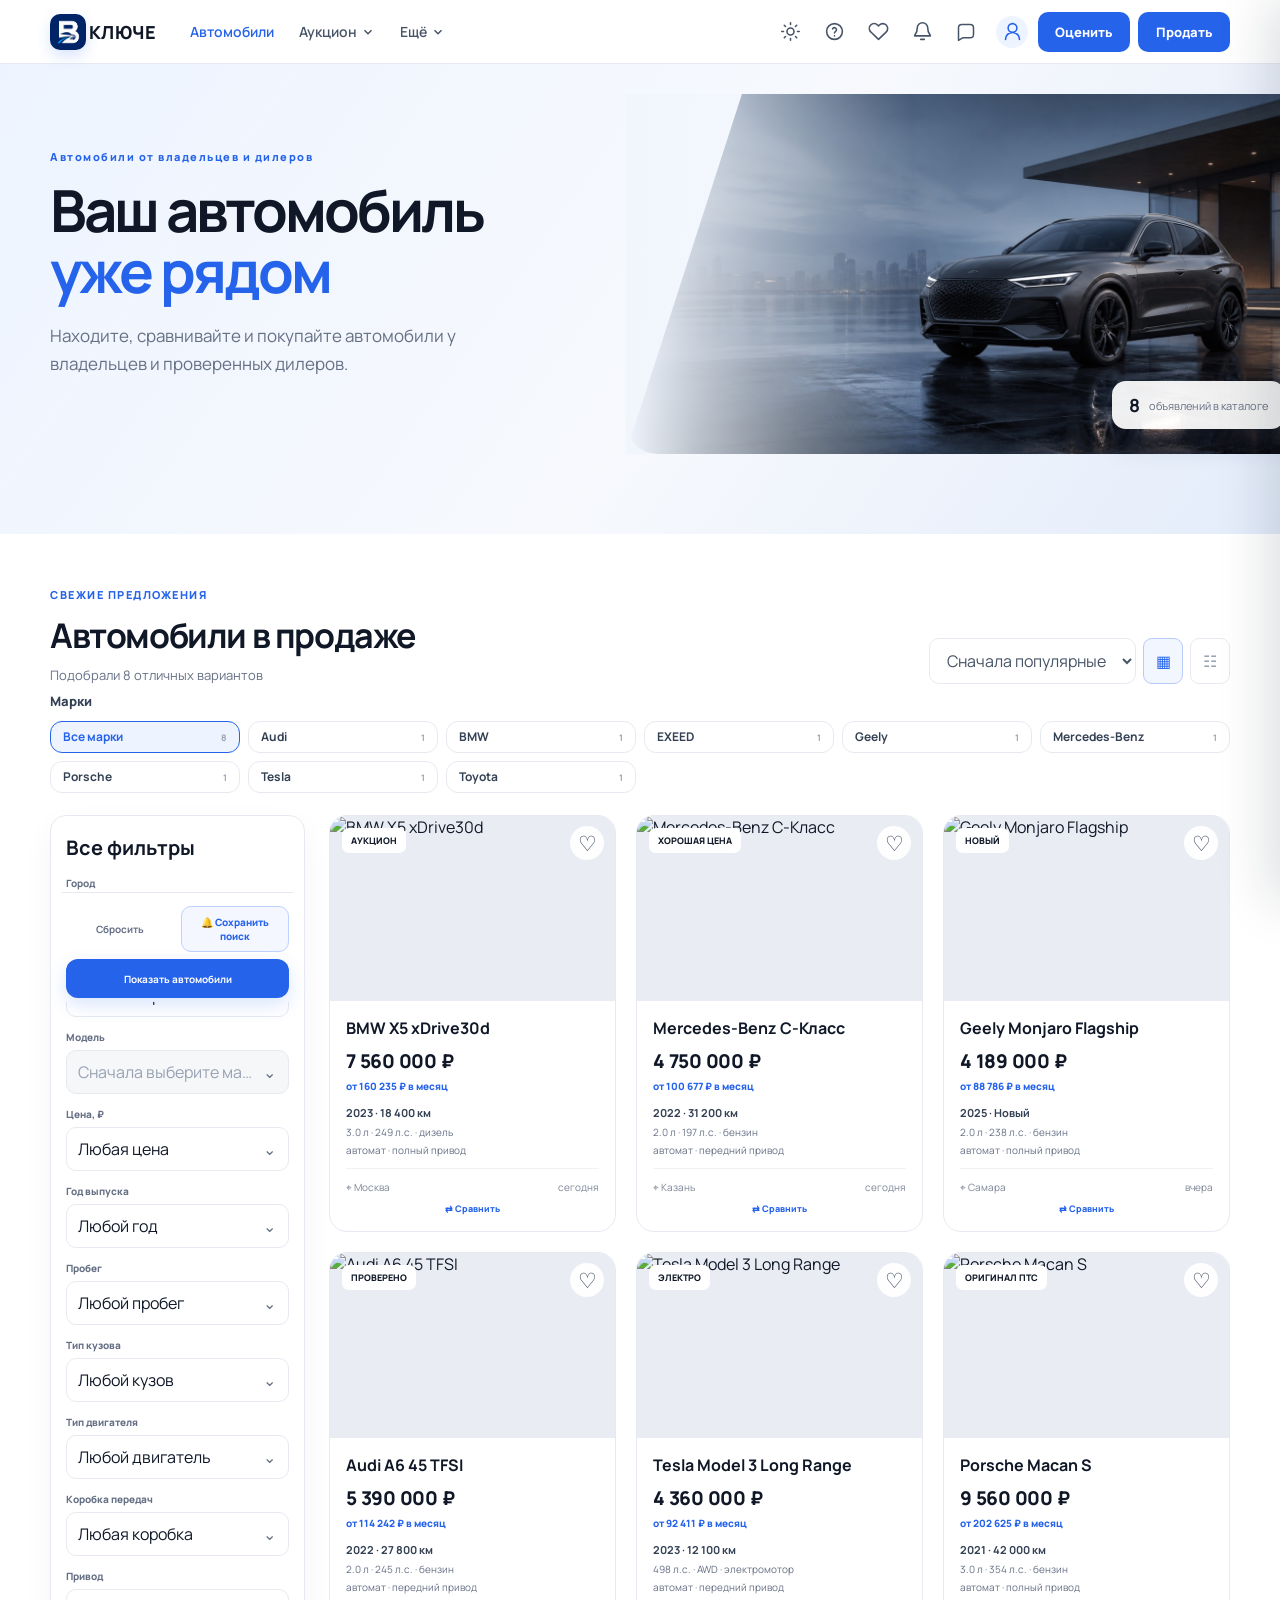
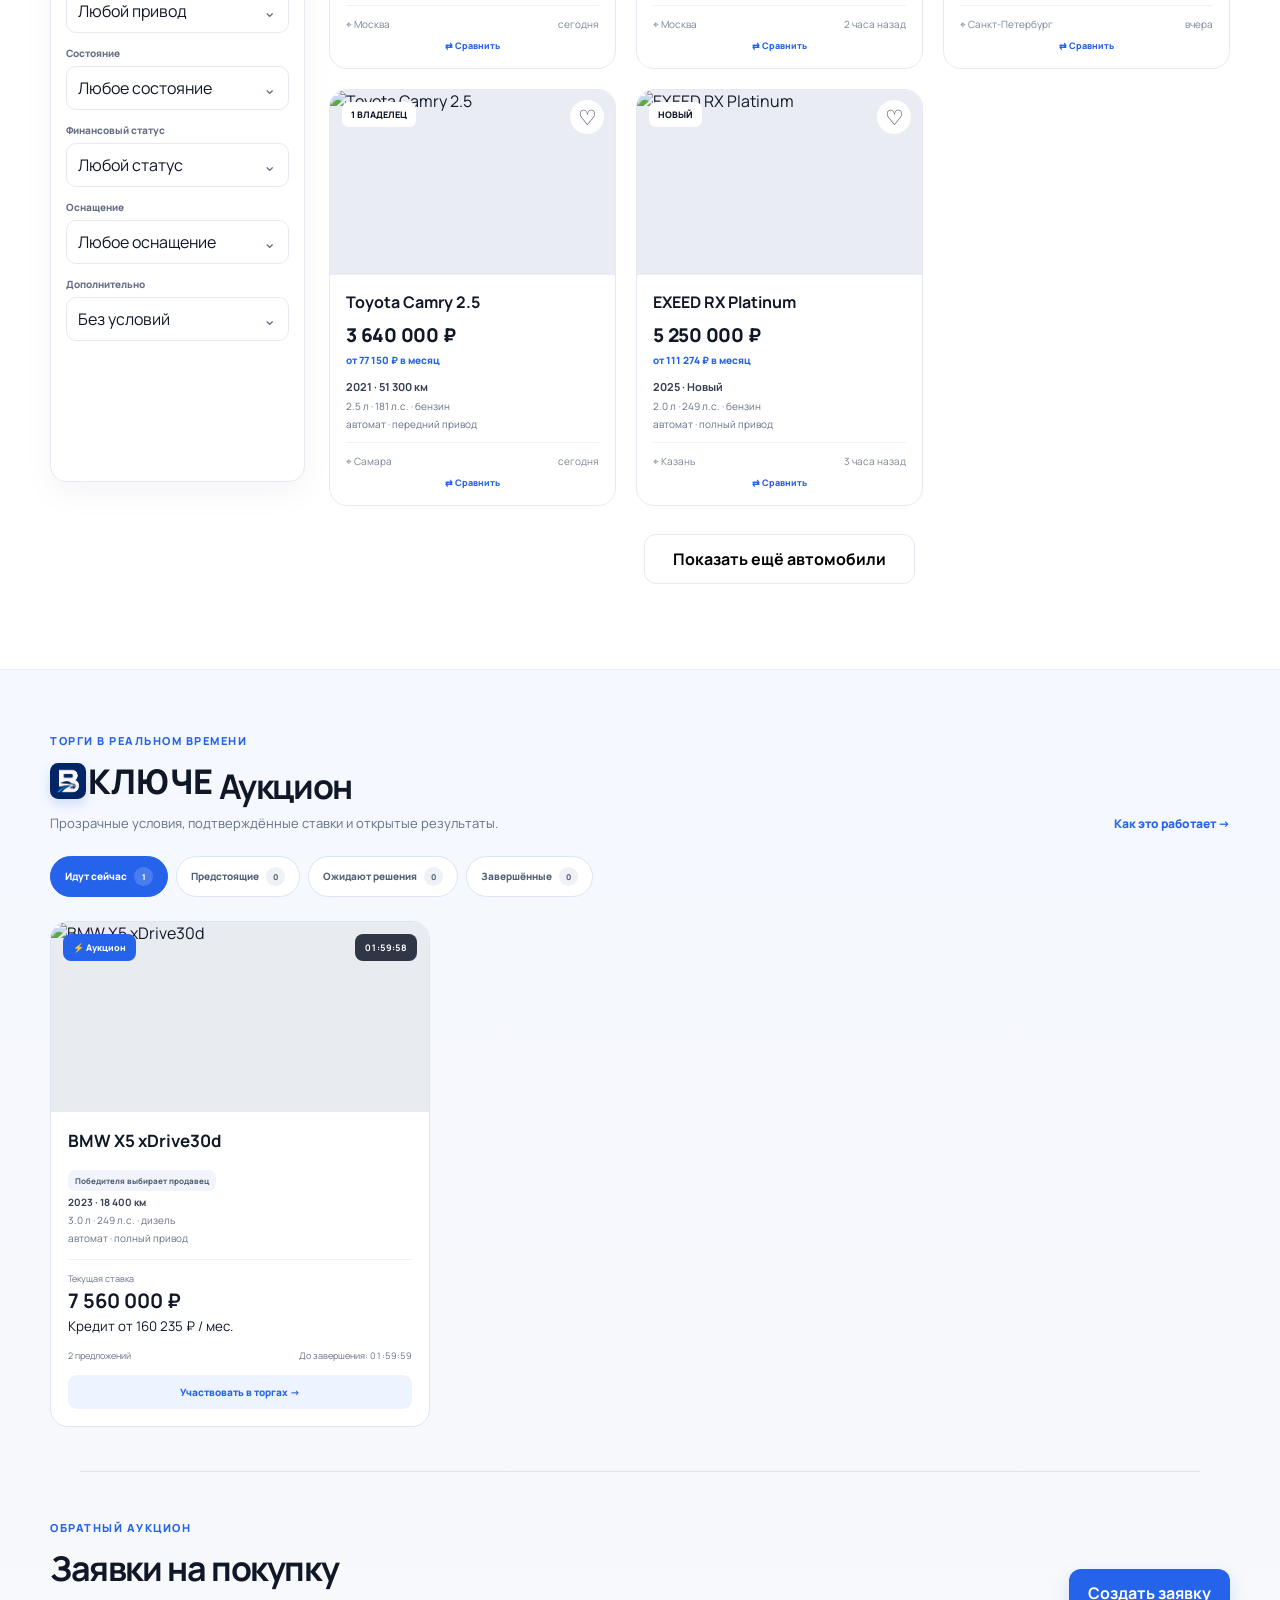
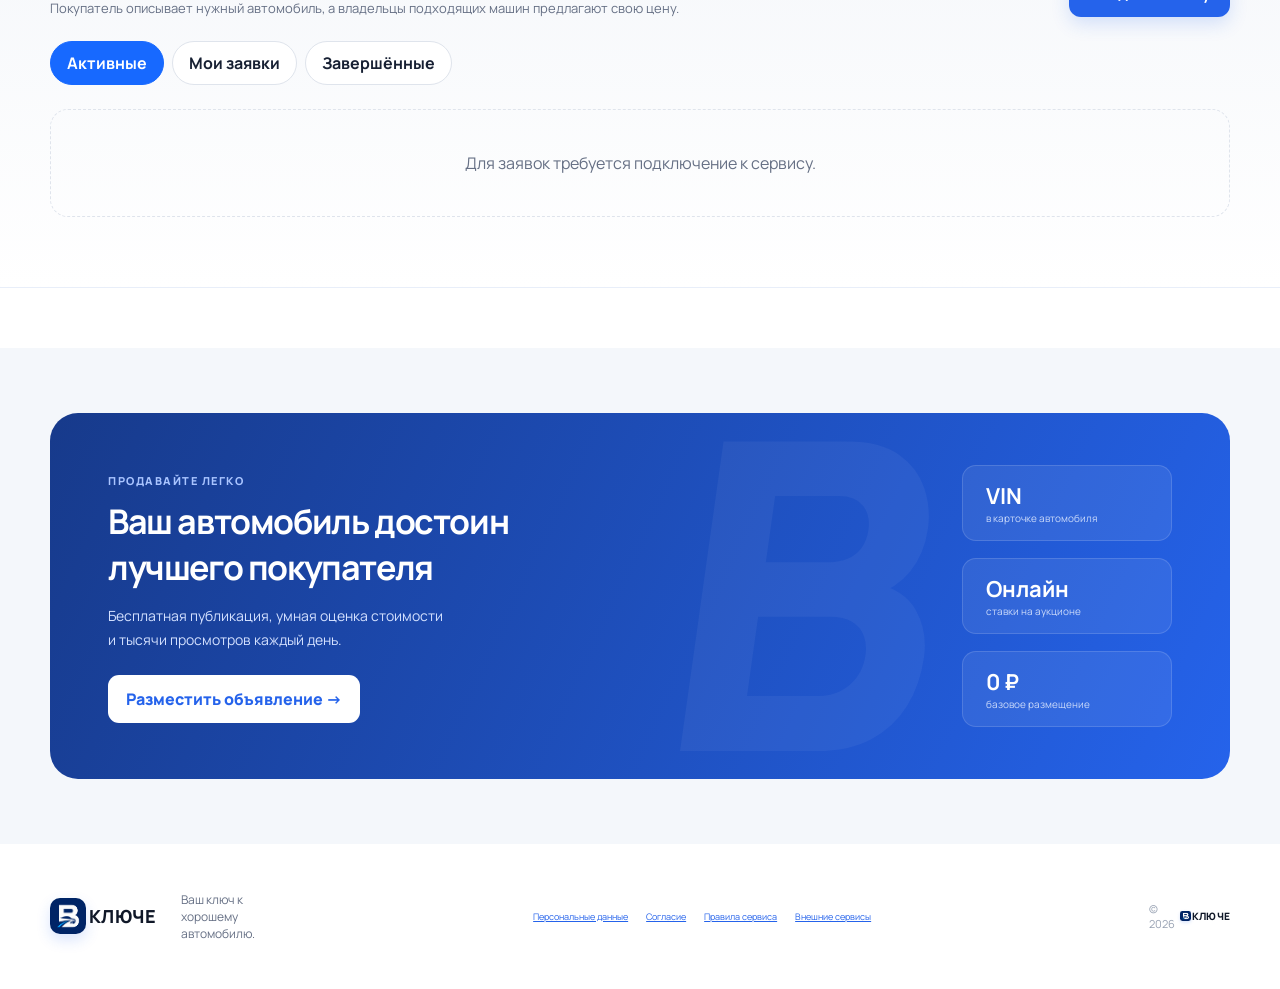
==== commit da090570: "Reduce repeated catalog filtering and auction refreshes" ====
--- a/index.html
+++ b/index.html
@@ -305,13 +305,13 @@
   <script src="https://unpkg.com/leaflet@1.9.4/dist/leaflet.js"></script>
   <script src="supabase-config.js"></script>
   <script src="auth.js?v=11"></script>
-  <script src="app.js?v=96"></script>
+  <script src="app.js?v=97"></script>
   <script src="body-paint.js?v=8"></script>
   <script src="theme.js?v=1"></script>
   <script src="location.js?v=3"></script>
   <script src="dashboard.js?v=47"></script>
   <script src="chat.js?v=3"></script>
-  <script src="compare.js?v=8"></script>
+  <script src="compare.js?v=9"></script>
   <script src="request-receipt.js?v=1"></script>
   <script src="loan.js?v=3"></script>
   <script src="trade-in.js?v=5"></script>
